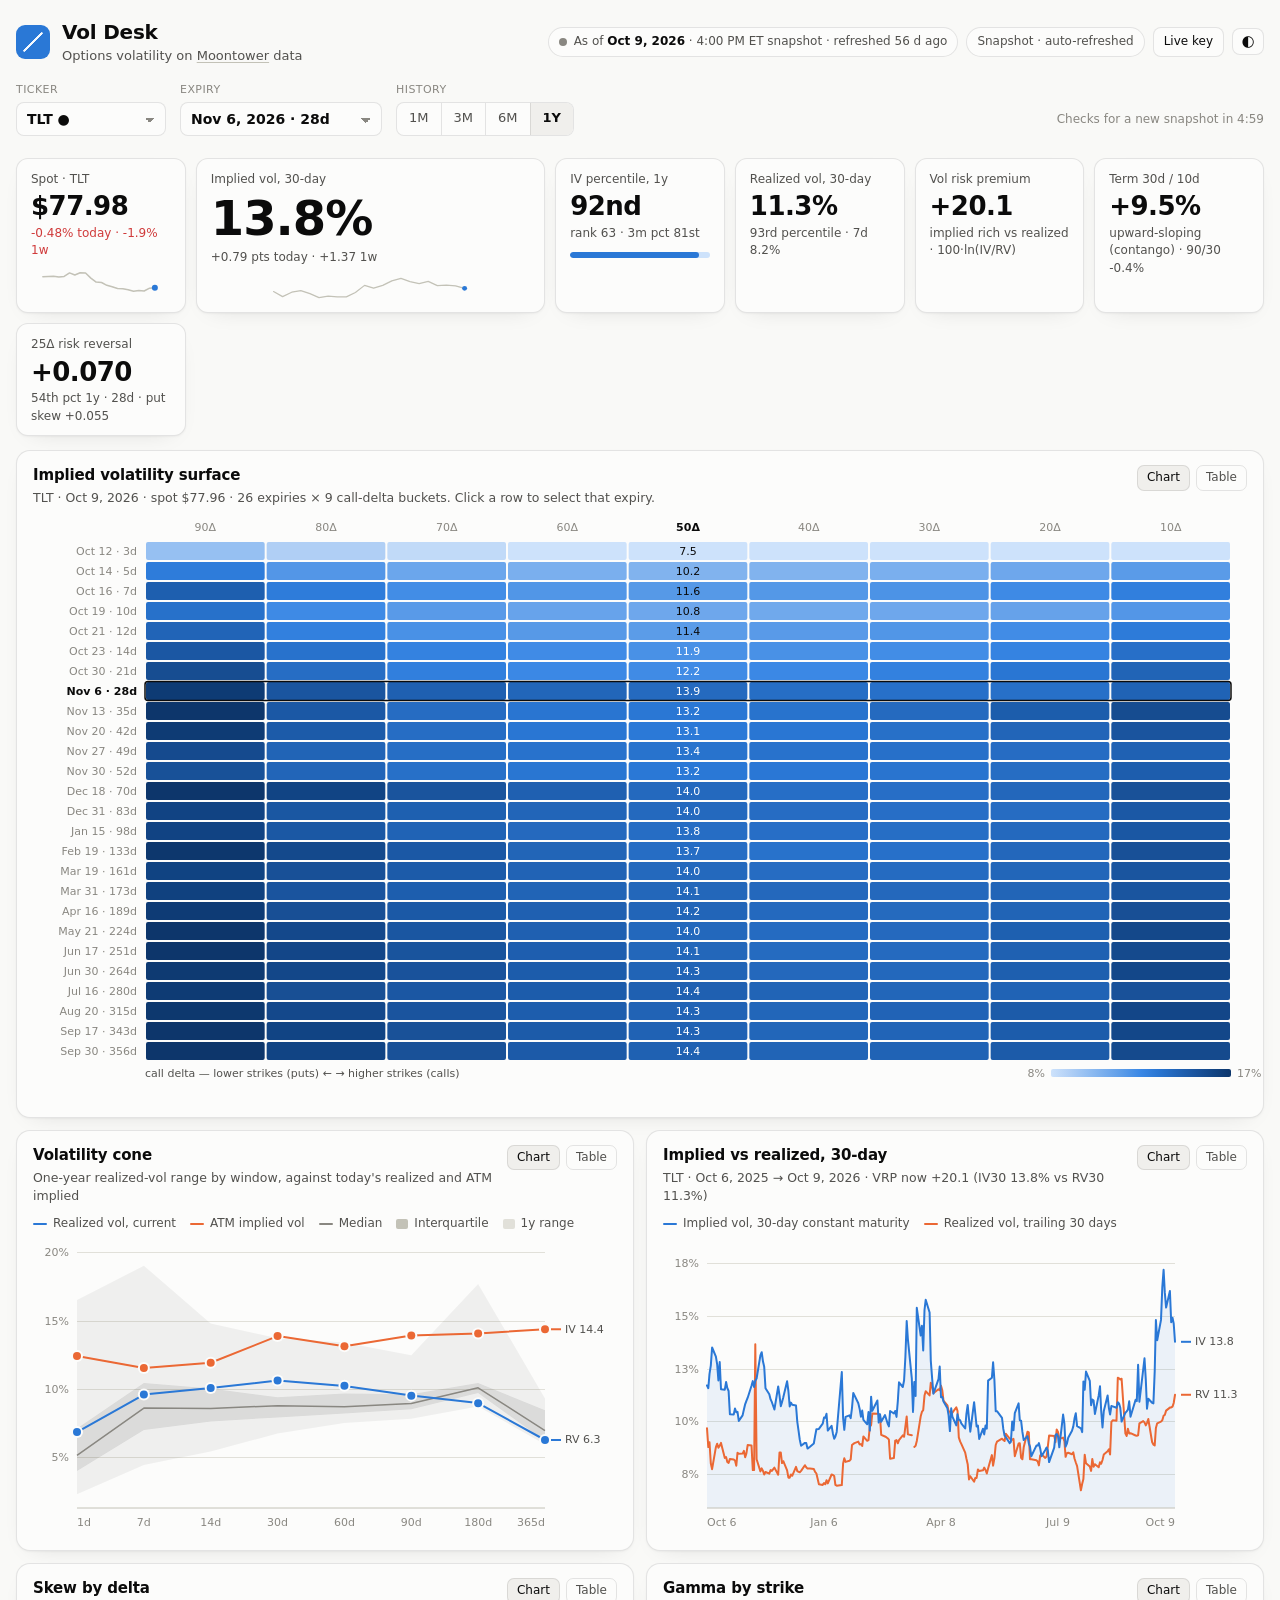
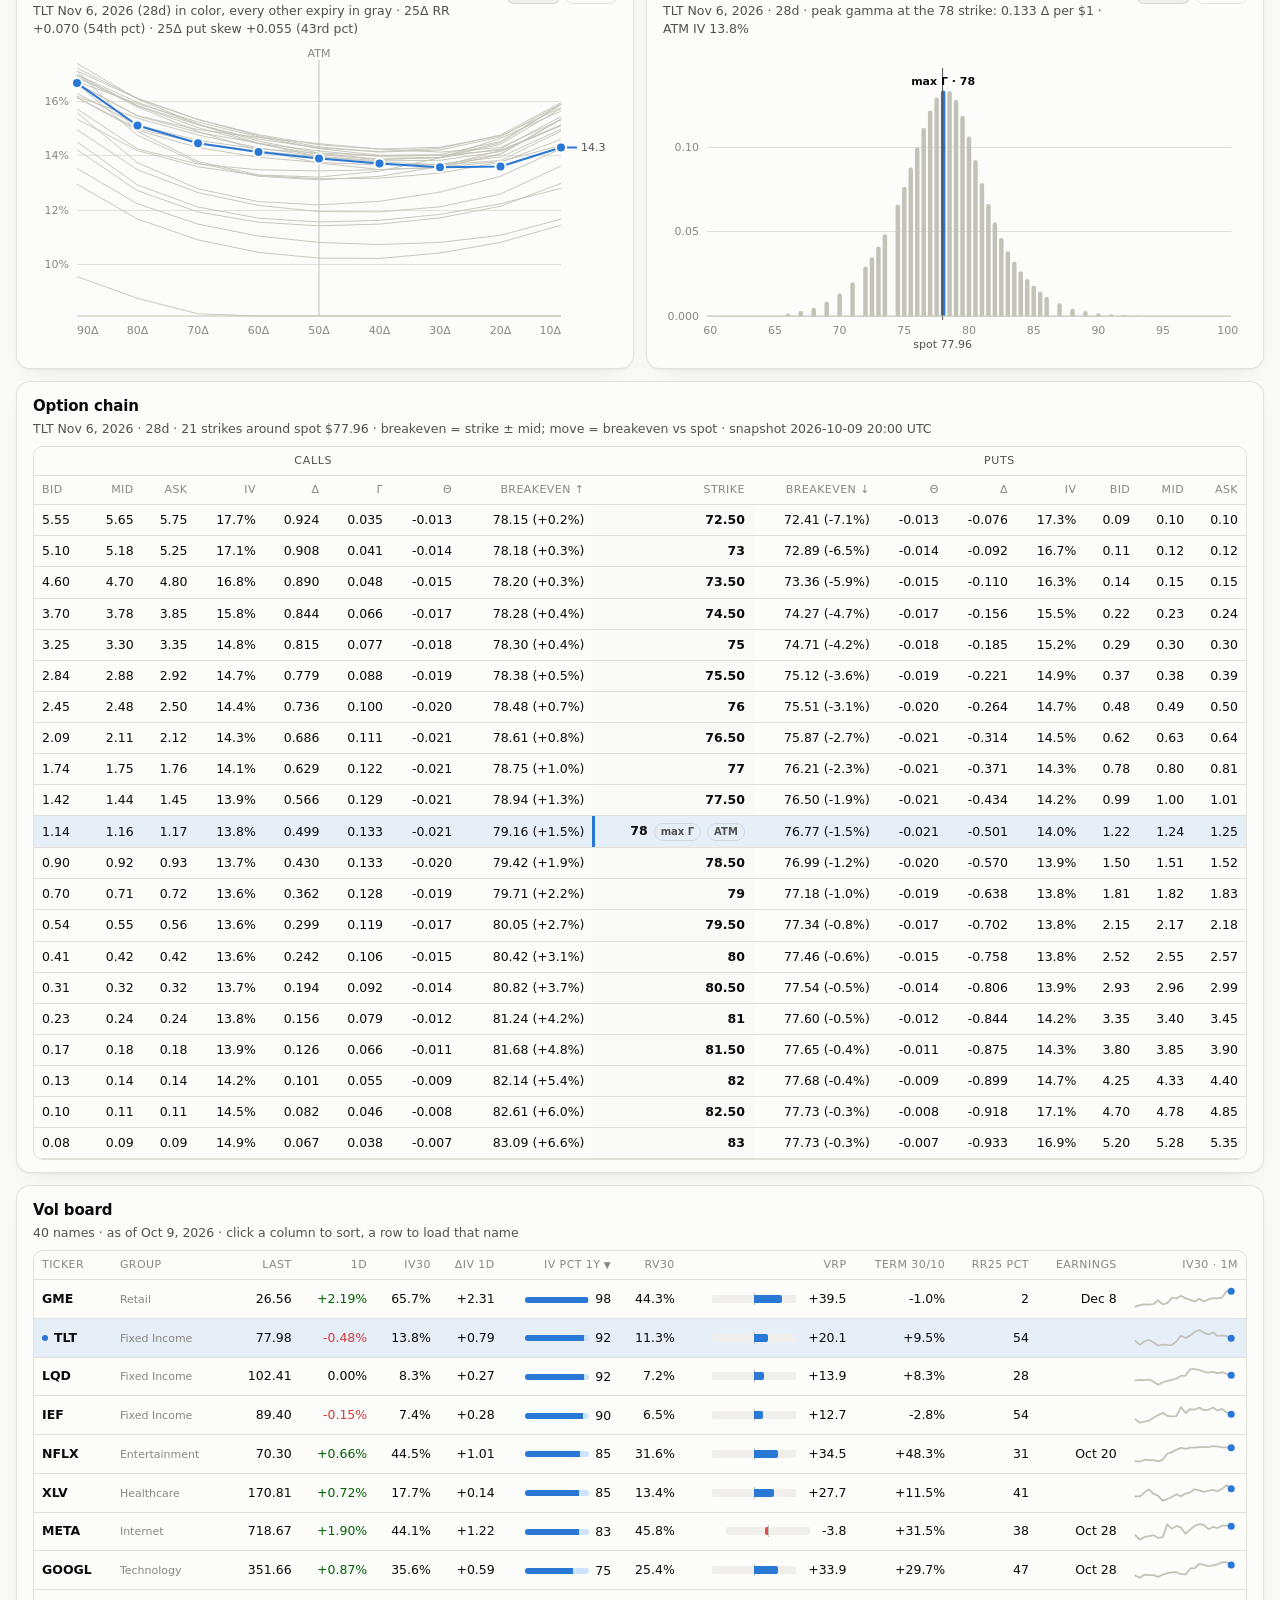
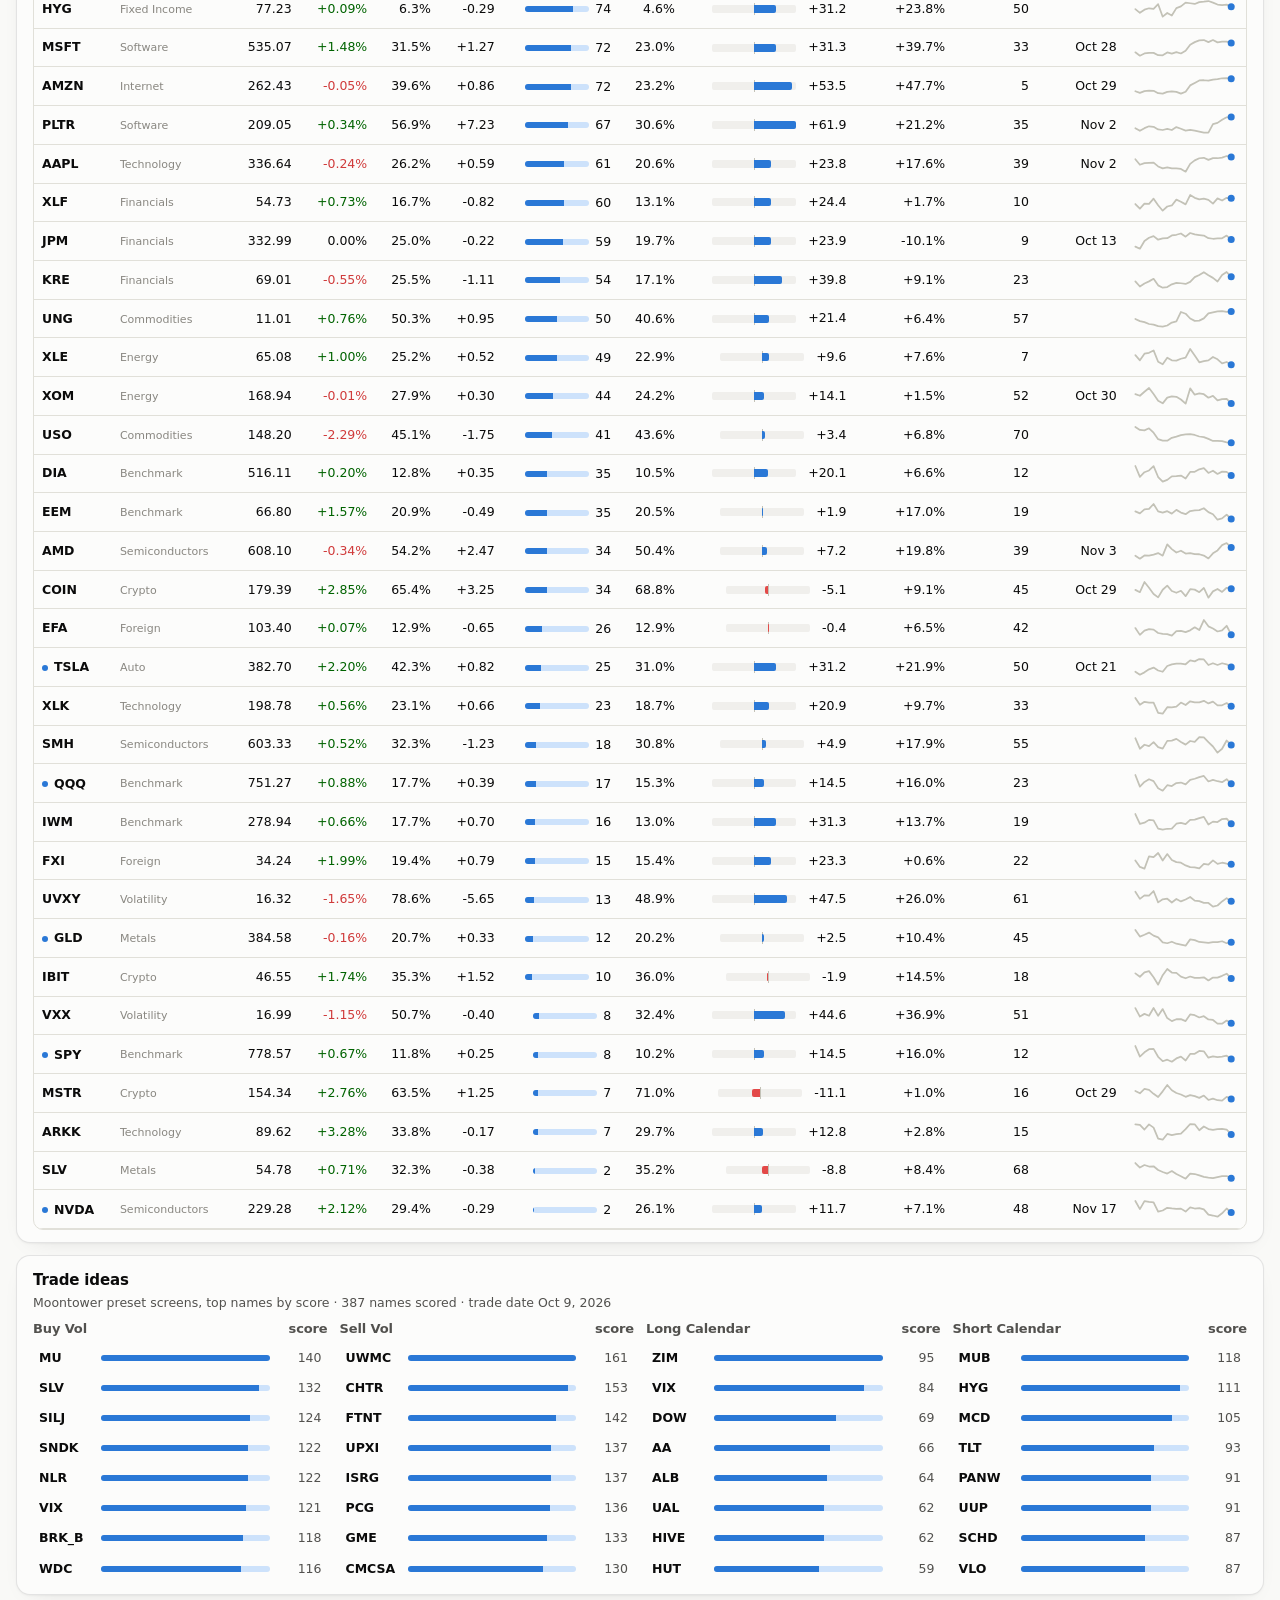
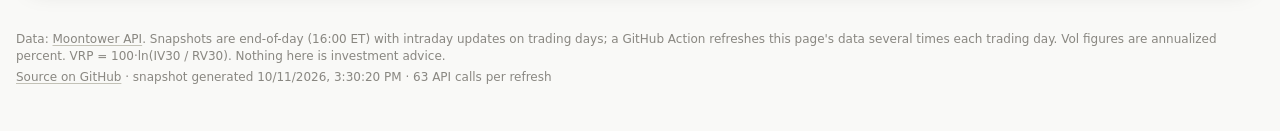
==== index.html @ 330e4096 "Vol Desk: Moontower options-vol dashboard with scheduled data refresh Static front end (vanilla JS +" ====
<!doctype html>
<html lang="en">
<head>
<meta charset="utf-8">
<meta name="viewport" content="width=device-width, initial-scale=1">
<title>Vol Desk · Moontower</title>
<meta name="description" content="Live options-volatility dashboard on Moontower data: IV surfaces, vol cones, skew, gamma profiles and a cross-asset vol board.">
<link rel="icon" href="data:image/svg+xml,%3Csvg xmlns='http://www.w3.org/2000/svg' viewBox='0 0 32 32'%3E%3Crect width='32' height='32' rx='7' fill='%232a78d6'/%3E%3Cpath d='M6 22 L12 12 L17 19 L22 9 L26 15' fill='none' stroke='%23fff' stroke-width='3' stroke-linecap='round' stroke-linejoin='round'/%3E%3C/svg%3E">
<link rel="stylesheet" href="styles.css">
</head>
<body>
<header class="top">
  <div class="brand">
    <span class="mark" aria-hidden="true"></span>
    <div>
      <h1>Vol Desk</h1>
      <p class="sub">Options volatility on <a href="https://api.moontower.ai/docs" target="_blank" rel="noopener">Moontower</a> data</p>
    </div>
  </div>
  <div class="status">
    <span class="chip" id="asof-chip" title="Trade date of the data on screen"><span class="dot" id="live-dot"></span><span id="asof-text">loading…</span></span>
    <span class="chip" id="mode-chip">Snapshot</span>
    <button class="ghost" id="key-btn" type="button" title="Use your own Moontower key to pull any ticker live from the browser">Live key</button>
    <button class="ghost icon" id="theme-btn" type="button" aria-label="Toggle theme" title="Theme">◐</button>
  </div>
</header>

<div class="filters" role="toolbar" aria-label="Filters">
  <label class="field">
    <span>Ticker</span>
    <select id="ticker-select"></select>
  </label>
  <label class="field">
    <span>Expiry</span>
    <select id="expiry-select"></select>
  </label>
  <div class="field">
    <span>History</span>
    <div class="seg" id="range-seg" role="radiogroup" aria-label="History range">
      <button type="button" data-range="1M">1M</button>
      <button type="button" data-range="3M">3M</button>
      <button type="button" data-range="6M">6M</button>
      <button type="button" data-range="1Y" aria-checked="true">1Y</button>
    </div>
  </div>
  <div class="field grow"></div>
  <div class="field note" id="refresh-note"></div>
</div>

<div class="keybar" id="keybar" hidden>
  <div>
    <strong>Live mode.</strong> Your key stays in this browser (localStorage) and is sent only to <code>api.moontower.ai</code>. Each ticker detail costs about 8 credits; a board refresh about 14.
  </div>
  <form id="key-form" autocomplete="off">
    <input id="key-input" type="password" placeholder="mtw_…" aria-label="Moontower API key" spellcheck="false">
    <button type="submit" class="primary">Save</button>
    <button type="button" class="ghost" id="key-clear">Forget</button>
    <button type="button" class="ghost" id="key-refresh" title="Re-pull the whole board with your key">Refresh board</button>
  </form>
</div>

<main>
  <section class="kpis" id="kpis" aria-label="Key metrics"></section>

  <section class="grid">
    <article class="card span2" id="card-surface">
      <header><div><h2>Implied volatility surface</h2><p class="desc" id="surface-desc"></p></div><div class="card-tools"></div></header>
      <div class="plot"></div>
    </article>

    <article class="card" id="card-cone">
      <header><div><h2>Volatility cone</h2><p class="desc">One-year realized-vol range by window, against today's realized and ATM implied</p></div><div class="card-tools"></div></header>
      <div class="plot"></div>
    </article>

    <article class="card" id="card-history">
      <header><div><h2>Implied vs realized, 30-day</h2><p class="desc" id="history-desc"></p></div><div class="card-tools"></div></header>
      <div class="plot"></div>
    </article>

    <article class="card" id="card-smile">
      <header><div><h2>Skew by delta</h2><p class="desc" id="smile-desc"></p></div><div class="card-tools"></div></header>
      <div class="plot"></div>
    </article>

    <article class="card" id="card-gamma">
      <header><div><h2>Gamma by strike</h2><p class="desc" id="gamma-desc"></p></div><div class="card-tools"></div></header>
      <div class="plot"></div>
    </article>

    <article class="card span2" id="card-chain">
      <header><div><h2>Option chain</h2><p class="desc" id="chain-desc"></p></div><div class="card-tools"></div></header>
      <div class="plot"></div>
    </article>

    <article class="card span2" id="card-board">
      <header><div><h2>Vol board</h2><p class="desc" id="board-desc">Click a column to sort, a row to load that name</p></div><div class="card-tools"></div></header>
      <div class="plot"></div>
    </article>

    <article class="card span2" id="card-ideas">
      <header><div><h2>Trade ideas</h2><p class="desc" id="ideas-desc"></p></div><div class="card-tools"></div></header>
      <div class="plot"></div>
    </article>
  </section>
</main>

<footer class="foot">
  <p>Data: <a href="https://api.moontower.ai/docs" target="_blank" rel="noopener">Moontower API</a>. Snapshots are end-of-day (16:00 ET) with intraday updates on trading days; a GitHub Action refreshes this page's data several times each trading day. Vol figures are annualized percent. VRP = 100·ln(IV30 / RV30). Nothing here is investment advice.</p>
  <p><a href="https://github.com/21e8-miner/moontower-live" target="_blank" rel="noopener">Source on GitHub</a> · <span id="foot-meta"></span></p>
</footer>

<div class="tip" id="tip" role="status" aria-live="polite" hidden></div>
<script src="app.js"></script>
</body>
</html>
---- styles.css ----
/* ---- tokens (dataviz reference palette) ---- */
:root {
  color-scheme: light;
  --plane: #f9f9f7;
  --surface: #fcfcfb;
  --ink: #0b0b0b;
  --ink-2: #52514e;
  --muted: #898781;
  --grid: #e1e0d9;
  --axis: #c3c2b7;
  --border: rgba(11, 11, 11, 0.10);
  --s1: #2a78d6;
  --s2: #eb6834;
  --s3: #1baf7a;
  --deemph: #c3c2b7;
  --div-pos: #2a78d6;
  --div-neg: #e34948;
  --div-mid: #f0efec;
  --good: #006300;
  --bad: #d03b3b;
  --meter-track: #cde2fb;
  --wash: rgba(42, 120, 214, 0.10);
  --shadow: 0 1px 2px rgba(11, 11, 11, 0.04), 0 8px 24px -16px rgba(11, 11, 11, 0.18);
  --font: system-ui, -apple-system, "Segoe UI", sans-serif;
  --mono: ui-monospace, SFMono-Regular, Menlo, monospace;
}
@media (prefers-color-scheme: dark) {
  :root:not([data-theme="light"]) {
    color-scheme: dark;
    --plane: #0d0d0d; --surface: #1a1a19; --ink: #ffffff; --ink-2: #c3c2b7; --muted: #898781;
    --grid: #2c2c2a; --axis: #383835; --border: rgba(255, 255, 255, 0.10);
    --s1: #3987e5; --s2: #d95926; --s3: #199e70; --deemph: #4a4a47;
    --div-pos: #3987e5; --div-neg: #e66767; --div-mid: #383835;
    --good: #0ca30c; --bad: #e66767; --meter-track: #184f95; --wash: rgba(57, 135, 229, 0.12);
    --shadow: 0 1px 2px rgba(0, 0, 0, 0.3), 0 8px 24px -16px rgba(0, 0, 0, 0.6);
  }
}
:root[data-theme="dark"] {
  color-scheme: dark;
  --plane: #0d0d0d; --surface: #1a1a19; --ink: #ffffff; --ink-2: #c3c2b7; --muted: #898781;
  --grid: #2c2c2a; --axis: #383835; --border: rgba(255, 255, 255, 0.10);
  --s1: #3987e5; --s2: #d95926; --s3: #199e70; --deemph: #4a4a47;
  --div-pos: #3987e5; --div-neg: #e66767; --div-mid: #383835;
  --good: #0ca30c; --bad: #e66767; --meter-track: #184f95; --wash: rgba(57, 135, 229, 0.12);
  --shadow: 0 1px 2px rgba(0, 0, 0, 0.3), 0 8px 24px -16px rgba(0, 0, 0, 0.6);
}

* { box-sizing: border-box; }
html { -webkit-text-size-adjust: 100%; }
body {
  margin: 0; background: var(--plane); color: var(--ink); font-family: var(--font);
  font-size: 14px; line-height: 1.45; -webkit-font-smoothing: antialiased;
}
a { color: inherit; text-decoration: underline; text-decoration-color: var(--axis); text-underline-offset: 2px; }
a:hover { text-decoration-color: var(--ink-2); }
button, select, input { font: inherit; color: inherit; }
code { font-family: var(--mono); font-size: 12px; background: var(--div-mid); padding: 1px 5px; border-radius: 4px; }
h1, h2, h3 { margin: 0; font-weight: 600; letter-spacing: -0.01em; }
.num { font-variant-numeric: tabular-nums; }

/* ---- header ---- */
.top {
  display: flex; align-items: center; justify-content: space-between; gap: 16px; flex-wrap: wrap;
  padding: 18px 16px 6px; max-width: 1440px; margin: 0 auto;
}
.brand { display: flex; align-items: center; gap: 12px; }
.mark { width: 34px; height: 34px; border-radius: 9px; background: var(--s1); position: relative; flex: none; }
.mark::after {
  content: ""; position: absolute; inset: 7px; background:
    linear-gradient(135deg, transparent 46%, #fff 46%, #fff 54%, transparent 54%) no-repeat;
  opacity: .95; border-radius: 2px;
}
.brand h1 { font-size: 20px; }
.sub { margin: 0; color: var(--ink-2); font-size: 13px; }
.status { display: flex; align-items: center; gap: 8px; flex-wrap: wrap; }
.chip {
  display: inline-flex; align-items: center; gap: 7px; padding: 5px 10px; border: 1px solid var(--border);
  border-radius: 999px; background: var(--surface); font-size: 12px; color: var(--ink-2); white-space: nowrap;
}
.chip strong { color: var(--ink); font-weight: 600; }
.dot { width: 8px; height: 8px; border-radius: 50%; background: var(--muted); flex: none; }
.dot.fresh { background: var(--good); box-shadow: 0 0 0 0 rgba(12, 163, 12, .5); animation: pulse 2.4s ease-out infinite; }
@keyframes pulse { 0% { box-shadow: 0 0 0 0 rgba(12, 163, 12, .45); } 70% { box-shadow: 0 0 0 7px rgba(12, 163, 12, 0); } 100% { box-shadow: 0 0 0 0 rgba(12, 163, 12, 0); } }
@media (prefers-reduced-motion: reduce) { .dot.fresh { animation: none; } }
.ghost, .primary {
  border: 1px solid var(--border); background: var(--surface); border-radius: 8px; padding: 5px 10px; cursor: pointer; font-size: 12px;
}
.ghost:hover { border-color: var(--axis); }
.ghost.icon { width: 32px; padding: 5px 0; text-align: center; font-size: 15px; line-height: 1; }
.primary { background: var(--s1); color: #fff; border-color: transparent; font-weight: 600; }
.ghost.active { border-color: var(--s1); color: var(--ink); }

/* ---- filters ---- */
.filters {
  display: flex; align-items: flex-end; gap: 14px; flex-wrap: wrap; padding: 10px 16px 4px;
  max-width: 1440px; margin: 0 auto;
}
.field { display: flex; flex-direction: column; gap: 4px; font-size: 11px; color: var(--muted); text-transform: uppercase; letter-spacing: .04em; }
.field.grow { flex: 1; }
.field.note { text-transform: none; letter-spacing: 0; font-size: 12px; color: var(--muted); padding-bottom: 7px; }
.field select {
  min-width: 150px; height: 34px; border: 1px solid var(--border); background: var(--surface); border-radius: 8px; padding: 0 30px 0 10px;
  color: var(--ink); font-size: 14px; font-weight: 600; appearance: none; -webkit-appearance: none;
  background-image: linear-gradient(45deg, transparent 50%, var(--muted) 50%), linear-gradient(135deg, var(--muted) 50%, transparent 50%);
  background-position: calc(100% - 15px) 15px, calc(100% - 10px) 15px; background-size: 5px 5px, 5px 5px; background-repeat: no-repeat;
}
.seg { display: inline-flex; border: 1px solid var(--border); border-radius: 8px; background: var(--surface); height: 34px; overflow: hidden; }
.seg button { border: 0; background: transparent; padding: 0 12px; cursor: pointer; font-size: 13px; color: var(--ink-2); }
.seg button + button { border-left: 1px solid var(--border); }
.seg button[aria-checked="true"] { background: var(--div-mid); color: var(--ink); font-weight: 600; }

.keybar[hidden] { display: none; }
.keybar {
  max-width: 1408px; margin: 8px auto 0; padding: 12px 14px; border: 1px solid var(--border); border-radius: 12px; background: var(--surface);
  display: flex; gap: 14px; align-items: center; justify-content: space-between; flex-wrap: wrap; font-size: 13px; color: var(--ink-2);
}
.keybar form { display: flex; gap: 8px; flex-wrap: wrap; }
.keybar input { height: 32px; border: 1px solid var(--border); border-radius: 8px; background: var(--plane); padding: 0 10px; min-width: 260px; font-family: var(--mono); font-size: 12px; }
@media (max-width: 768px) { .keybar { margin: 8px 16px 0; } .chip { white-space: normal; } .status { max-width: 100%; } }

/* ---- layout ---- */
main { max-width: 1440px; margin: 0 auto; padding: 8px 16px 24px; }
.kpis { display: grid; grid-template-columns: repeat(auto-fit, minmax(150px, 1fr)); gap: 10px; margin: 10px 0 14px; }
.tile {
  background: var(--surface); border: 1px solid var(--border); border-radius: 12px; padding: 12px 14px 10px; box-shadow: var(--shadow);
  display: flex; flex-direction: column; gap: 4px; min-width: 0;
}
.tile .label { font-size: 12px; color: var(--ink-2); }
.tile .value { font-size: 26px; font-weight: 600; letter-spacing: -0.02em; line-height: 1.1; }
.tile.hero .value { font-size: 48px; }
.tile.hero { grid-column: span 2; }
.tile .delta { font-size: 12px; color: var(--ink-2); }
.tile .delta.up { color: var(--good); }
.tile .delta.down { color: var(--bad); }
.tile .meter { height: 6px; border-radius: 3px; background: var(--meter-track); margin-top: 6px; overflow: hidden; }
.tile .meter > span { display: block; height: 100%; background: var(--s1); border-radius: 3px; }
.tile .spark { margin-top: 4px; width: 100%; height: 28px; display: block; }
@media (max-width: 520px) { .tile.hero { grid-column: span 2; } .tile.hero .value { font-size: 40px; } }

.grid { display: grid; grid-template-columns: repeat(2, minmax(0, 1fr)); gap: 12px; }
.card { background: var(--surface); border: 1px solid var(--border); border-radius: 14px; box-shadow: var(--shadow); padding: 14px 16px 12px; min-width: 0; display: flex; flex-direction: column; }
.card.span2 { grid-column: span 2; }
@media (max-width: 900px) { .grid { grid-template-columns: 1fr; } .card.span2 { grid-column: span 1; } }
.card > header { display: flex; justify-content: space-between; align-items: flex-start; gap: 12px; margin-bottom: 8px; }
.card h2 { font-size: 15px; }
.desc { margin: 2px 0 0; color: var(--ink-2); font-size: 12.5px; }
.card-tools { display: flex; gap: 6px; flex: none; }
.card-tools button { border: 1px solid var(--border); background: transparent; border-radius: 7px; padding: 3px 9px; font-size: 12px; color: var(--ink-2); cursor: pointer; }
.card-tools button[aria-pressed="true"] { background: var(--div-mid); color: var(--ink); }
.plot { position: relative; min-height: 120px; transition: opacity .2s; }
.plot.stale { opacity: .45; pointer-events: none; }
.plot svg { display: block; width: 100%; height: auto; overflow: visible; }
.plot .empty { color: var(--muted); font-size: 13px; padding: 36px 8px; text-align: center; border: 1px dashed var(--grid); border-radius: 10px; }
.plot .empty strong { color: var(--ink-2); }

.legend { display: flex; gap: 14px; flex-wrap: wrap; font-size: 12px; color: var(--ink-2); margin: 2px 0 6px; }
.legend span { display: inline-flex; align-items: center; gap: 6px; }
.legend i { display: inline-block; width: 14px; height: 2px; border-radius: 1px; }
.legend i.rect { width: 12px; height: 10px; border-radius: 2px; }
.legend i.dot { width: 8px; height: 8px; border-radius: 50%; }

/* svg text */
svg text { font-family: var(--font); fill: var(--muted); font-size: 11px; font-variant-numeric: tabular-nums; }
svg .ink { fill: var(--ink); } svg .ink2 { fill: var(--ink-2); }
svg .grid line { stroke: var(--grid); stroke-width: 1; shape-rendering: crispEdges; }
svg .axis line, svg .axis path { stroke: var(--axis); stroke-width: 1; shape-rendering: crispEdges; }
svg .hit { fill: transparent; }
svg .hit:hover, svg .hit:focus { outline: none; }
svg .cell:hover, svg .cell:focus { stroke: var(--ink); stroke-width: 1.5; outline: none; }
svg .bar:hover, svg .bar:focus { filter: brightness(1.12); outline: none; }

/* table views */
.tbl { width: 100%; border-collapse: collapse; font-size: 12.5px; }
.tbl th, .tbl td { padding: 6px 8px; text-align: right; border-bottom: 1px solid var(--grid); white-space: nowrap; font-variant-numeric: tabular-nums; }
.tbl th { color: var(--muted); font-weight: 500; font-size: 11px; text-transform: uppercase; letter-spacing: .04em; position: sticky; top: 0; background: var(--surface); }
.tbl th:first-child, .tbl td:first-child { text-align: left; }
.tbl tbody tr:hover { background: var(--div-mid); }
.tbl-wrap { overflow: auto; max-height: 420px; border: 1px solid var(--grid); border-radius: 10px; }
.tbl-wrap.tall { max-height: none; }
.tbl .sortable { cursor: pointer; user-select: none; }
.tbl .sortable[aria-sort="ascending"]::after { content: " ▲"; font-size: 9px; }
.tbl .sortable[aria-sort="descending"]::after { content: " ▼"; font-size: 9px; }
.tbl tr.sel td { background: var(--wash); }
.tbl tr.row-click { cursor: pointer; }
.tbl td.l, .tbl th.l { text-align: left; }
.tbl .tick { font-weight: 600; color: var(--ink); display: inline-flex; align-items: center; gap: 6px; }
.tbl .tick i { width: 6px; height: 6px; border-radius: 50%; background: var(--s1); display: inline-block; }
.tbl .cat { color: var(--muted); font-size: 11px; }
.tbl .pos { color: var(--good); } .tbl .neg { color: var(--bad); }
.cellbar { display: inline-flex; align-items: center; gap: 6px; justify-content: flex-end; }
.cellbar .track { width: 64px; height: 6px; border-radius: 3px; background: var(--meter-track); overflow: hidden; display: inline-block; }
.cellbar .track > span { display: block; height: 100%; background: var(--s1); }
.divbar { position: relative; width: 84px; height: 8px; display: inline-block; vertical-align: middle; background: var(--div-mid); border-radius: 2px; margin-right: 6px; }
.divbar::before { content: ""; position: absolute; left: 50%; top: -2px; bottom: -2px; width: 1px; background: var(--axis); }
.divbar > span { position: absolute; top: 0; height: 100%; border-radius: 2px; }
.divbar > span.p { left: 50%; background: var(--div-pos); border-radius: 0 2px 2px 0; }
.divbar > span.n { right: 50%; background: var(--div-neg); border-radius: 2px 0 0 2px; }
.spark-cell svg { display: block; }
.chain-tbl td.k { font-weight: 600; color: var(--ink); background: var(--plane); }
.chain-tbl tr.atm td.k { box-shadow: inset 3px 0 0 var(--s1); }
.chain-tbl tr.maxg td { background: var(--wash); }
.chain-tbl .grp { text-align: center !important; color: var(--ink-2); font-size: 11px; letter-spacing: .06em; }
.badge { display: inline-block; font-size: 10px; padding: 1px 6px; border-radius: 999px; border: 1px solid var(--border); color: var(--ink-2); margin-left: 6px; vertical-align: middle; }

.ideas-grid { display: grid; grid-template-columns: repeat(auto-fit, minmax(230px, 1fr)); gap: 12px; }
.idea-col h3 { font-size: 13px; margin-bottom: 6px; color: var(--ink-2); display: flex; justify-content: space-between; }
.idea-col ol { margin: 0; padding: 0; list-style: none; display: flex; flex-direction: column; gap: 4px; }
.idea-col li { display: grid; grid-template-columns: 54px 1fr 44px; align-items: center; gap: 8px; font-size: 12.5px; padding: 4px 6px; border-radius: 8px; cursor: pointer; }
.idea-col li:hover { background: var(--div-mid); }
.idea-col li b { font-weight: 600; }
.idea-col .track { height: 6px; background: var(--meter-track); border-radius: 3px; overflow: hidden; }
.idea-col .track > span { display: block; height: 100%; background: var(--s1); }
.idea-col .sc { text-align: right; color: var(--ink-2); font-variant-numeric: tabular-nums; }

.foot { max-width: 1440px; margin: 0 auto; padding: 8px 16px 40px; color: var(--muted); font-size: 12px; }
.foot p { margin: 4px 0; }

/* tooltip */
.tip {
  position: fixed; z-index: 20; pointer-events: none; background: var(--surface); color: var(--ink); border: 1px solid var(--border);
  box-shadow: var(--shadow); border-radius: 10px; padding: 8px 10px; font-size: 12px; min-width: 120px; max-width: 280px;
}
.tip .t { color: var(--ink-2); margin-bottom: 4px; font-size: 11.5px; }
.tip .r { display: flex; justify-content: space-between; gap: 14px; align-items: center; }
.tip .r b { font-variant-numeric: tabular-nums; font-weight: 600; }
.tip .r span { color: var(--ink-2); display: inline-flex; align-items: center; gap: 6px; }
.tip .r i { display: inline-block; width: 10px; height: 2px; border-radius: 1px; }
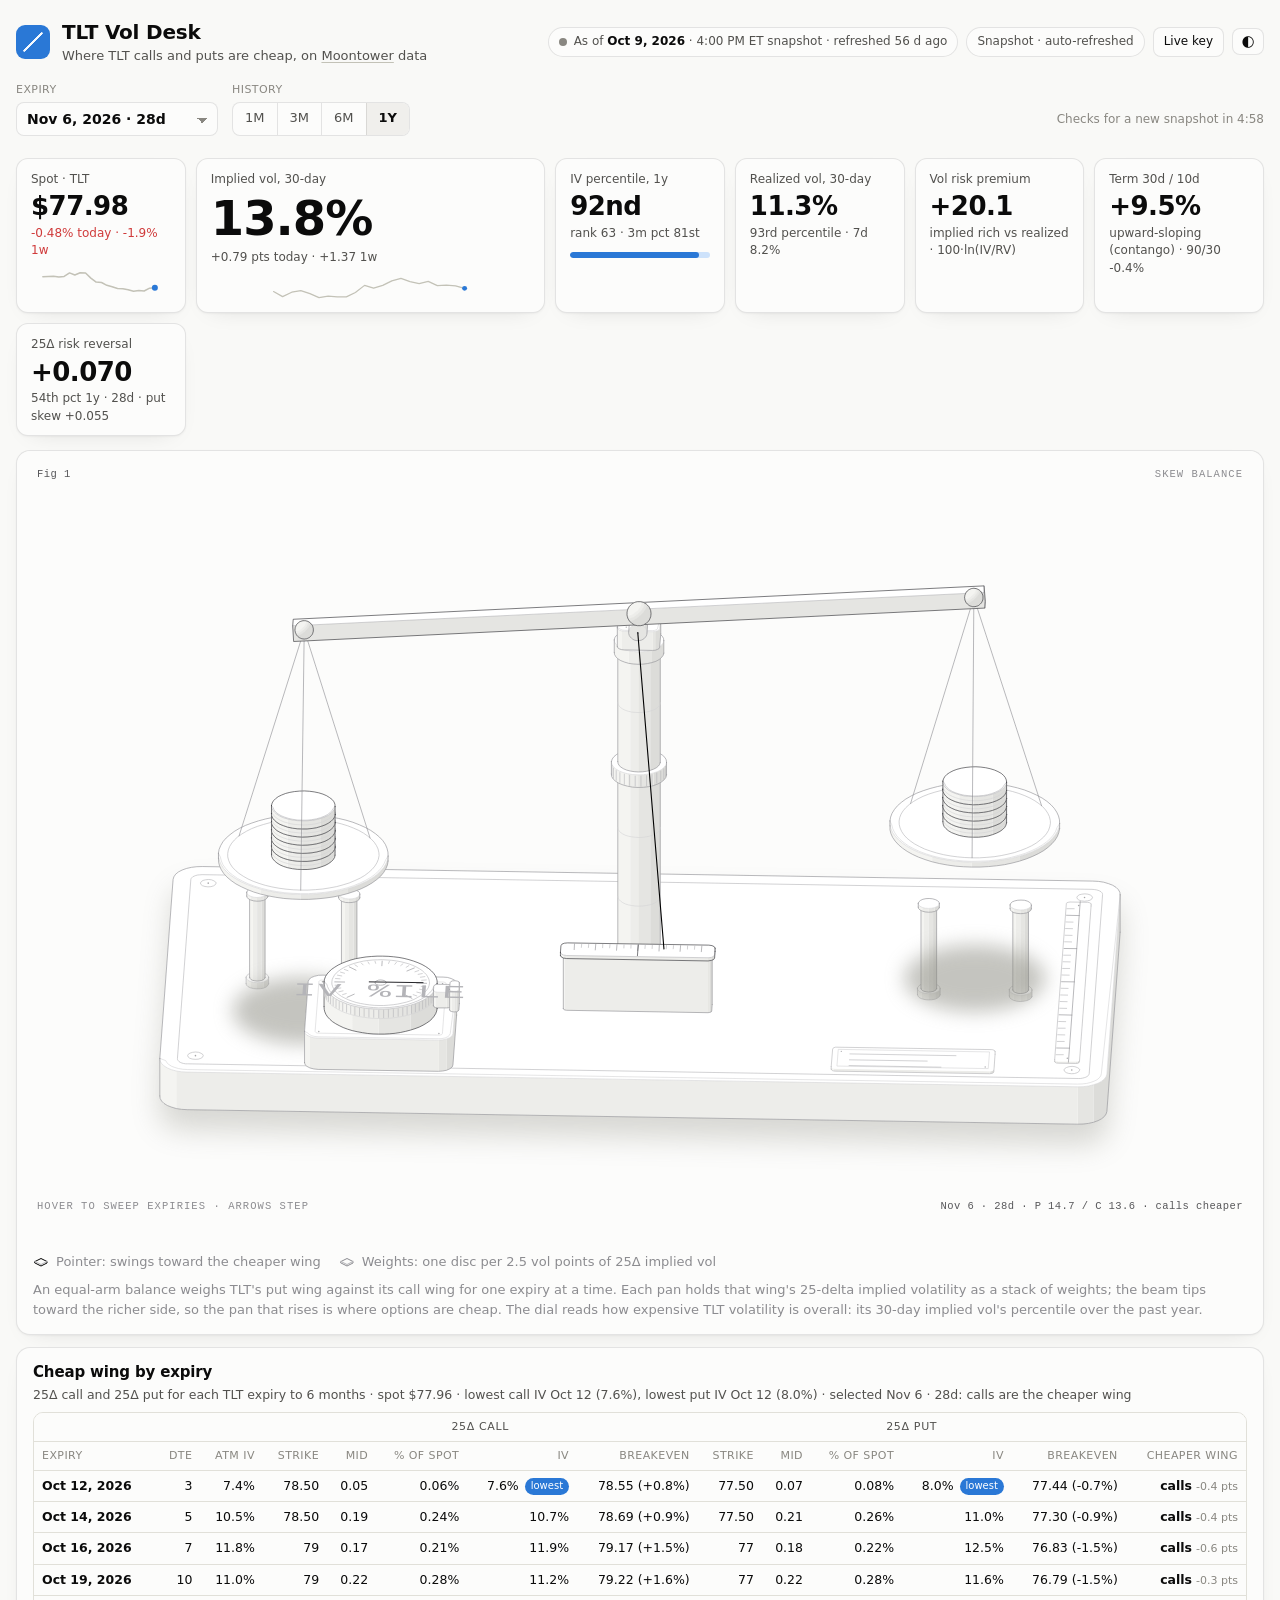
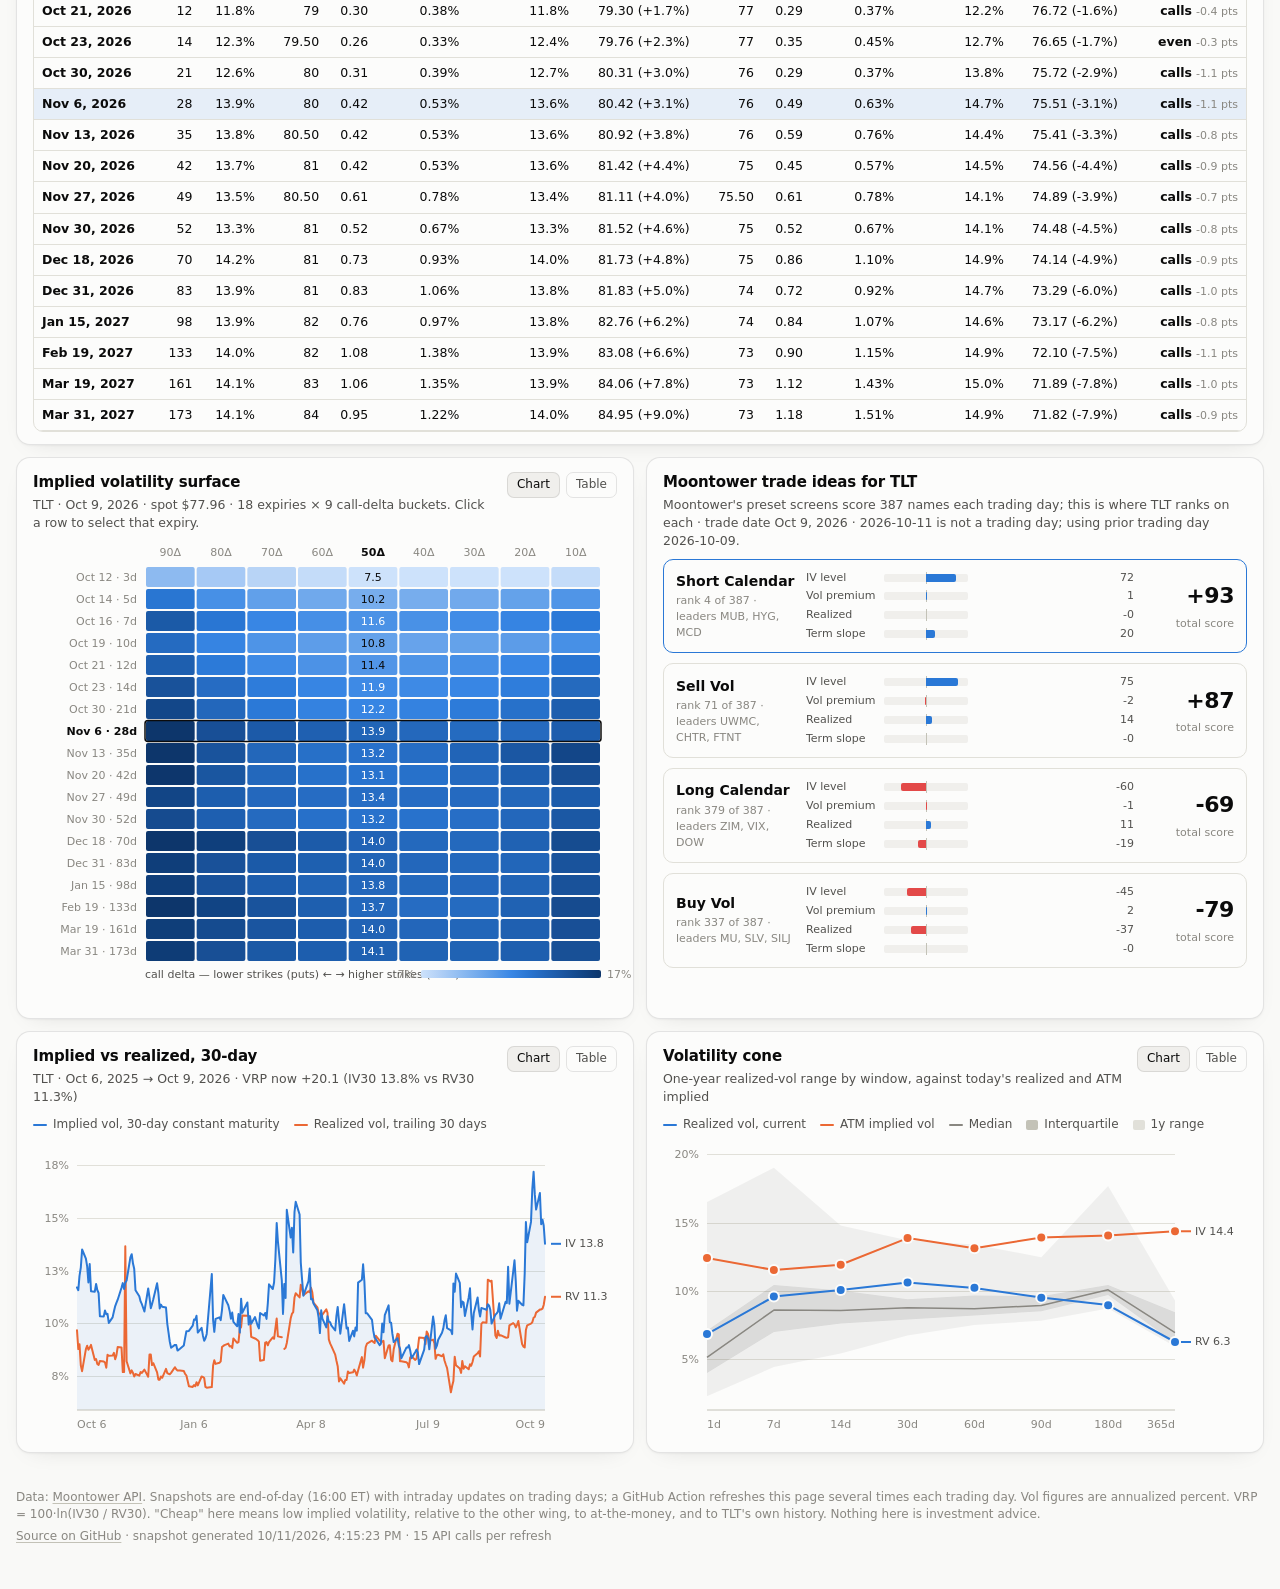
==== commit 0b5b2d9e: "TLT only: skew balance figure, cheap-wing table, ranked trade ideas Narrow the desk to TLT. Add Fig " ====
--- a/index.html
+++ b/index.html
@@ -3,33 +3,30 @@
 <head>
 <meta charset="utf-8">
 <meta name="viewport" content="width=device-width, initial-scale=1">
-<title>Vol Desk · Moontower</title>
-<meta name="description" content="Live options-volatility dashboard on Moontower data: IV surfaces, vol cones, skew, gamma profiles and a cross-asset vol board.">
+<title>TLT Vol Desk</title>
+<meta name="description" content="Where TLT calls and puts are cheap right now: a skew balance, per-expiry wing prices, the implied-vol surface, realized vs implied, and Moontower's live trade ideas.">
 <link rel="icon" href="data:image/svg+xml,%3Csvg xmlns='http://www.w3.org/2000/svg' viewBox='0 0 32 32'%3E%3Crect width='32' height='32' rx='7' fill='%232a78d6'/%3E%3Cpath d='M6 22 L12 12 L17 19 L22 9 L26 15' fill='none' stroke='%23fff' stroke-width='3' stroke-linecap='round' stroke-linejoin='round'/%3E%3C/svg%3E">
-<link rel="stylesheet" href="styles.css">
+<link rel="stylesheet" href="figure/balance.css">
+<link rel="stylesheet" href="styles.css?v=2">
 </head>
 <body>
 <header class="top">
   <div class="brand">
     <span class="mark" aria-hidden="true"></span>
     <div>
-      <h1>Vol Desk</h1>
-      <p class="sub">Options volatility on <a href="https://api.moontower.ai/docs" target="_blank" rel="noopener">Moontower</a> data</p>
+      <h1>TLT Vol Desk</h1>
+      <p class="sub">Where TLT calls and puts are cheap, on <a href="https://api.moontower.ai/docs" target="_blank" rel="noopener">Moontower</a> data</p>
     </div>
   </div>
   <div class="status">
     <span class="chip" id="asof-chip" title="Trade date of the data on screen"><span class="dot" id="live-dot"></span><span id="asof-text">loading…</span></span>
     <span class="chip" id="mode-chip">Snapshot</span>
-    <button class="ghost" id="key-btn" type="button" title="Use your own Moontower key to pull any ticker live from the browser">Live key</button>
+    <button class="ghost" id="key-btn" type="button" title="Use your own Moontower key to re-pull TLT live from the browser">Live key</button>
     <button class="ghost icon" id="theme-btn" type="button" aria-label="Toggle theme" title="Theme">◐</button>
   </div>
 </header>
 
 <div class="filters" role="toolbar" aria-label="Filters">
-  <label class="field">
-    <span>Ticker</span>
-    <select id="ticker-select"></select>
-  </label>
   <label class="field">
     <span>Expiry</span>
     <select id="expiry-select"></select>
@@ -49,13 +46,13 @@
 
 <div class="keybar" id="keybar" hidden>
   <div>
-    <strong>Live mode.</strong> Your key stays in this browser (localStorage) and is sent only to <code>api.moontower.ai</code>. Each ticker detail costs about 8 credits; a board refresh about 14.
+    <strong>Live mode.</strong> Your key stays in this browser (localStorage) and is sent only to <code>api.moontower.ai</code>. A live re-pull of TLT costs about 28 credits.
   </div>
   <form id="key-form" autocomplete="off">
     <input id="key-input" type="password" placeholder="mtw_…" aria-label="Moontower API key" spellcheck="false">
     <button type="submit" class="primary">Save</button>
     <button type="button" class="ghost" id="key-clear">Forget</button>
-    <button type="button" class="ghost" id="key-refresh" title="Re-pull the whole board with your key">Refresh board</button>
+    <button type="button" class="ghost" id="key-refresh" title="Re-pull TLT with your key">Pull live now</button>
   </form>
 </div>
 
@@ -63,13 +60,22 @@
   <section class="kpis" id="kpis" aria-label="Key metrics"></section>
 
   <section class="grid">
-    <article class="card span2" id="card-surface">
+    <article class="card span2 figure-card" id="card-balance">
+      <div class="iso" id="iso-wrap"><figure class="iso-figure"><div class="iso-plate"><div class="iso-plate-corners" aria-hidden="true"><span class="iso-plate-corner" data-corner="fig">Fig 1</span><span class="iso-plate-corner" data-corner="title">Skew balance</span><span class="iso-plate-corner" data-corner="hint">Hover to sweep expiries · arrows step</span><span class="iso-plate-corner" data-corner="readout" data-readout>loading chain…</span></div><div class="iso-stage" data-balance tabindex="0" role="slider" aria-label="Skew balance: arrow keys step through expiries" aria-valuemin="0" aria-valuemax="0" aria-valuenow="0"><svg xmlns="http://www.w3.org/2000/svg" class="iso-svg" viewBox="0 0 760 430" role="img" aria-label="An equal-arm balance on a base plate. The left pan holds the put wing's 25-delta implied volatility as a stack of weights, the right pan the call wing's. The beam tilts toward the heavier, richer side and a pointer hanging from the pivot swings toward the cheaper wing. A dial gauge on the plate reads the one-year implied-volatility percentile."><path class="iso-halo" d="M79.4 362.5L87.7 250.3L88.2 248.7L89.3 247.2L91 245.8L93.3 244.6L96.1 243.6L99.2 242.8L102.6 242.4L106 242.3L663.5 251.5L667 251.7L670.3 252.2L673.3 253L675.9 254.1L678 255.4L679.5 256.9L680.4 258.4L680.6 260.1L680.6 283.5L672.3 395.7L671.8 397.3L670.7 398.8L669 400.3L666.7 401.5L663.9 402.5L660.8 403.2L657.4 403.6L654 403.7L96.5 394.6L93 394.4L89.7 393.8L86.7 393L84.1 391.9L82 390.6L80.5 389.2L79.6 387.6L79.4 386Z"/><g class="iso-solid"><path class="iso-fill" d="M119.8 285.8L120.3 284.1L121.6 282.6L123.5 281.3L126.1 280.2L129.1 279.3L132.4 278.9L135.8 278.7L139.3 279L142.5 279.6L145.4 280.5L147.8 281.7L149.5 283.1L150.5 284.6L150.8 286.3L150.8 289.4L150.3 291L149 292.5L147.1 293.9L144.5 295L141.5 295.8L138.2 296.3L134.8 296.4L131.3 296.2L128.1 295.6L125.2 294.7L122.9 293.5L121.1 292.1L120.1 290.5L119.8 288.9Z"/><path class="iso-shade" data-shade="0" d="M150.8 289.4L150.3 291L150.3 287.9L150.8 286.3ZM150.3 291L149 292.5L149 289.4L150.3 287.9ZM149 292.5L147.1 293.9L147.1 290.7L149 289.4ZM147.1 293.9L144.5 295L144.5 291.9L147.1 290.7ZM144.5 295L141.5 295.8L141.5 292.7L144.5 291.9Z"/><path class="iso-shade" data-shade="1" d="M141.5 295.8L138.2 296.3L138.2 293.2L141.5 292.7ZM138.2 296.3L134.8 296.4L134.8 293.3L138.2 293.2Z"/><path class="iso-shade" data-shade="2" d="M134.8 296.4L131.3 296.2L131.3 293L134.8 293.3ZM131.3 296.2L128.1 295.6L128.1 292.4L131.3 293Z"/><path class="iso-shade" data-shade="3" d="M128.1 295.6L125.2 294.7L125.2 291.5L128.1 292.4ZM125.2 294.7L122.9 293.5L122.9 290.3L125.2 291.5ZM122.9 293.5L121.1 292.1L121.1 288.9L122.9 290.3ZM121.1 292.1L120.1 290.5L120.1 287.4L121.1 288.9ZM120.1 290.5L119.8 288.9L119.8 285.8L120.1 287.4Z"/><path class="iso-top" d="M150.8 286.3L150.3 287.9L149 289.4L147.1 290.7L144.5 291.9L141.5 292.7L138.2 293.2L134.8 293.3L131.3 293L128.1 292.4L125.2 291.5L122.9 290.3L121.1 288.9L120.1 287.4L119.8 285.8L120.3 284.1L121.6 282.6L123.5 281.3L126.1 280.2L129.1 279.3L132.4 278.9L135.8 278.7L139.3 279L142.5 279.6L145.4 280.5L147.8 281.7L149.5 283.1L150.5 284.6Z"/><path class="iso-line iso-crease" data-tone="faint" d="M150.8 286.3L150.3 287.9L149 289.4L147.1 290.7L144.5 291.9L141.5 292.7L138.2 293.2L134.8 293.3L131.3 293L128.1 292.4L125.2 291.5L122.9 290.3L121.1 288.9L120.1 287.4L119.8 285.8"/><path class="iso-line iso-edge" data-tone="lo" d="M119.8 285.8L120.3 284.1L121.6 282.6L123.5 281.3L126.1 280.2L129.1 279.3L132.4 278.9L135.8 278.7L139.3 279L142.5 279.6L145.4 280.5L147.8 281.7L149.5 283.1L150.5 284.6L150.8 286.3M150.8 289.4L150.3 291L149 292.5L147.1 293.9L144.5 295L141.5 295.8L138.2 296.3L134.8 296.4L131.3 296.2L128.1 295.6L125.2 294.7L122.9 293.5L121.1 292.1L120.1 290.5L119.8 288.9M150.8 286.3L150.8 289.4M119.8 285.8L119.8 288.9"/></g><g class="iso-solid"><path class="iso-fill" d="M123.4 279.2L123.8 277.9L124.7 276.8L126.2 275.7L128.2 274.9L130.5 274.2L133.1 273.9L135.7 273.8L138.4 273.9L140.9 274.4L143.1 275.1L144.9 276L146.3 277.1L147 278.3L147.3 279.6L147.3 286.2L146.9 287.4L145.9 288.6L144.4 289.7L142.4 290.5L140.1 291.1L137.6 291.5L134.9 291.6L132.2 291.4L129.7 291L127.5 290.3L125.7 289.4L124.4 288.3L123.6 287.1L123.4 285.8Z"/><path class="iso-shade" data-shade="0" d="M147.3 286.2L146.9 287.4L146.9 280.8L147.3 279.6ZM146.9 287.4L145.9 288.6L145.9 282L146.9 280.8ZM145.9 288.6L144.4 289.7L144.4 283L145.9 282ZM144.4 289.7L142.4 290.5L142.4 283.9L144.4 283ZM142.4 290.5L140.1 291.1L140.1 284.5L142.4 283.9Z"/><path class="iso-shade" data-shade="1" d="M140.1 291.1L137.6 291.5L137.6 284.9L140.1 284.5ZM137.6 291.5L134.9 291.6L134.9 285L137.6 284.9Z"/><path class="iso-shade" data-shade="2" d="M134.9 291.6L132.2 291.4L132.2 284.8L134.9 285ZM132.2 291.4L129.7 291L129.7 284.3L132.2 284.8Z"/><path class="iso-shade" data-shade="3" d="M129.7 291L127.5 290.3L127.5 283.6L129.7 284.3ZM127.5 290.3L125.7 289.4L125.7 282.7L127.5 283.6ZM125.7 289.4L124.4 288.3L124.4 281.6L125.7 282.7ZM124.4 288.3L123.6 287.1L123.6 280.4L124.4 281.6ZM123.6 287.1L123.4 285.8L123.4 279.2L123.6 280.4Z"/><path class="iso-top" d="M147.3 279.6L146.9 280.8L145.9 282L144.4 283L142.4 283.9L140.1 284.5L137.6 284.9L134.9 285L132.2 284.8L129.7 284.3L127.5 283.6L125.7 282.7L124.4 281.6L123.6 280.4L123.4 279.2L123.8 277.9L124.7 276.8L126.2 275.7L128.2 274.9L130.5 274.2L133.1 273.9L135.7 273.8L138.4 273.9L140.9 274.4L143.1 275.1L144.9 276L146.3 277.1L147 278.3Z"/><path class="iso-line iso-crease" data-tone="faint" d="M147.3 279.6L146.9 280.8L145.9 282L144.4 283L142.4 283.9L140.1 284.5L137.6 284.9L134.9 285L132.2 284.8L129.7 284.3L127.5 283.6L125.7 282.7L124.4 281.6L123.6 280.4L123.4 279.2"/><path class="iso-line iso-edge" data-tone="mid" d="M123.4 279.2L123.8 277.9L124.7 276.8L126.2 275.7L128.2 274.9L130.5 274.2L133.1 273.9L135.7 273.8L138.4 273.9L140.9 274.4L143.1 275.1L144.9 276L146.3 277.1L147 278.3L147.3 279.6M147.3 286.2L146.9 287.4L145.9 288.6L144.4 289.7L142.4 290.5L140.1 291.1L137.6 291.5L134.9 291.6L132.2 291.4L129.7 291L127.5 290.3L125.7 289.4L124.4 288.3L123.6 287.1L123.4 285.8M147.3 279.6L147.3 286.2M123.4 279.2L123.4 285.8"/></g><g class="iso-solid"><path class="iso-fill" d="M615.4 293.9L615.9 292.3L617.2 290.8L619.1 289.4L621.6 288.3L624.6 287.5L628 287L631.4 286.9L634.8 287.1L638.1 287.7L641 288.6L643.3 289.8L645.1 291.2L646.1 292.8L646.4 294.4L646.4 297.5L645.9 299.1L644.6 300.6L642.6 302L640.1 303.1L637.1 303.9L633.8 304.4L630.3 304.5L626.9 304.3L623.7 303.7L620.8 302.8L618.4 301.6L616.7 300.2L615.7 298.6L615.4 297Z"/><path class="iso-shade" data-shade="0" d="M646.4 297.5L645.9 299.1L645.9 296L646.4 294.4ZM645.9 299.1L644.6 300.6L644.6 297.5L645.9 296ZM644.6 300.6L642.6 302L642.6 298.9L644.6 297.5ZM642.6 302L640.1 303.1L640.1 300L642.6 298.9ZM640.1 303.1L637.1 303.9L637.1 300.8L640.1 300Z"/><path class="iso-shade" data-shade="1" d="M637.1 303.9L633.8 304.4L633.8 301.3L637.1 300.8ZM633.8 304.4L630.3 304.5L630.3 301.4L633.8 301.3Z"/><path class="iso-shade" data-shade="2" d="M630.3 304.5L626.9 304.3L626.9 301.2L630.3 301.4ZM626.9 304.3L623.7 303.7L623.7 300.6L626.9 301.2Z"/><path class="iso-shade" data-shade="3" d="M623.7 303.7L620.8 302.8L620.8 299.7L623.7 300.6ZM620.8 302.8L618.4 301.6L618.4 298.5L620.8 299.7ZM618.4 301.6L616.7 300.2L616.7 297.1L618.4 298.5ZM616.7 300.2L615.7 298.6L615.7 295.5L616.7 297.1ZM615.7 298.6L615.4 297L615.4 293.9L615.7 295.5Z"/><path class="iso-top" d="M646.4 294.4L645.9 296L644.6 297.5L642.6 298.9L640.1 300L637.1 300.8L633.8 301.3L630.3 301.4L626.9 301.2L623.7 300.6L620.8 299.7L618.4 298.5L616.7 297.1L615.7 295.5L615.4 293.9L615.9 292.3L617.2 290.8L619.1 289.4L621.6 288.3L624.6 287.5L628 287L631.4 286.9L634.8 287.1L638.1 287.7L641 288.6L643.3 289.8L645.1 291.2L646.1 292.8Z"/><path class="iso-line iso-crease" data-tone="faint" d="M646.4 294.4L645.9 296L644.6 297.5L642.6 298.9L640.1 300L637.1 300.8L633.8 301.3L630.3 301.4L626.9 301.2L623.7 300.6L620.8 299.7L618.4 298.5L616.7 297.1L615.7 295.5L615.4 293.9"/><path class="iso-line iso-edge" data-tone="lo" d="M615.4 293.9L615.9 292.3L617.2 290.8L619.1 289.4L621.6 288.3L624.6 287.5L628 287L631.4 286.9L634.8 287.1L638.1 287.7L641 288.6L643.3 289.8L645.1 291.2L646.1 292.8L646.4 294.4M646.4 297.5L645.9 299.1L644.6 300.6L642.6 302L640.1 303.1L637.1 303.9L633.8 304.4L630.3 304.5L626.9 304.3L623.7 303.7L620.8 302.8L618.4 301.6L616.7 300.2L615.7 298.6L615.4 297M646.4 294.4L646.4 297.5M615.4 293.9L615.4 297"/></g><g class="iso-solid"><path class="iso-fill" d="M618.9 287.3L619.3 286L620.3 284.9L621.8 283.8L623.8 283L626.1 282.4L628.6 282L631.3 281.9L633.9 282.1L636.4 282.5L638.6 283.2L640.5 284.1L641.8 285.2L642.6 286.4L642.8 287.7L642.8 294.3L642.4 295.6L641.5 296.7L640 297.8L638 298.6L635.7 299.3L633.1 299.6L630.5 299.7L627.8 299.6L625.3 299.1L623.1 298.4L621.3 297.5L619.9 296.4L619.1 295.2L618.9 293.9Z"/><path class="iso-shade" data-shade="0" d="M642.8 294.3L642.4 295.6L642.4 288.9L642.8 287.7ZM642.4 295.6L641.5 296.7L641.5 290.1L642.4 288.9ZM641.5 296.7L640 297.8L640 291.1L641.5 290.1ZM640 297.8L638 298.6L638 292L640 291.1ZM638 298.6L635.7 299.3L635.7 292.6L638 292Z"/><path class="iso-shade" data-shade="1" d="M635.7 299.3L633.1 299.6L633.1 293L635.7 292.6ZM633.1 299.6L630.5 299.7L630.5 293.1L633.1 293Z"/><path class="iso-shade" data-shade="2" d="M630.5 299.7L627.8 299.6L627.8 292.9L630.5 293.1ZM627.8 299.6L625.3 299.1L625.3 292.5L627.8 292.9Z"/><path class="iso-shade" data-shade="3" d="M625.3 299.1L623.1 298.4L623.1 291.8L625.3 292.5ZM623.1 298.4L621.3 297.5L621.3 290.8L623.1 291.8ZM621.3 297.5L619.9 296.4L619.9 289.7L621.3 290.8ZM619.9 296.4L619.1 295.2L619.1 288.5L619.9 289.7ZM619.1 295.2L618.9 293.9L618.9 287.3L619.1 288.5Z"/><path class="iso-top" d="M642.8 287.7L642.4 288.9L641.5 290.1L640 291.1L638 292L635.7 292.6L633.1 293L630.5 293.1L627.8 292.9L625.3 292.5L623.1 291.8L621.3 290.8L619.9 289.7L619.1 288.5L618.9 287.3L619.3 286L620.3 284.9L621.8 283.8L623.8 283L626.1 282.4L628.6 282L631.3 281.9L633.9 282.1L636.4 282.5L638.6 283.2L640.5 284.1L641.8 285.2L642.6 286.4Z"/><path class="iso-line iso-crease" data-tone="faint" d="M642.8 287.7L642.4 288.9L641.5 290.1L640 291.1L638 292L635.7 292.6L633.1 293L630.5 293.1L627.8 292.9L625.3 292.5L623.1 291.8L621.3 290.8L619.9 289.7L619.1 288.5L618.9 287.3"/><path class="iso-line iso-edge" data-tone="mid" d="M618.9 287.3L619.3 286L620.3 284.9L621.8 283.8L623.8 283L626.1 282.4L628.6 282L631.3 281.9L633.9 282.1L636.4 282.5L638.6 283.2L640.5 284.1L641.8 285.2L642.6 286.4L642.8 287.7M642.8 294.3L642.4 295.6L641.5 296.7L640 297.8L638 298.6L635.7 299.3L633.1 299.6L630.5 299.7L627.8 299.6L625.3 299.1L623.1 298.4L621.3 297.5L619.9 296.4L619.1 295.2L618.9 293.9M642.8 287.7L642.8 294.3M618.9 287.3L618.9 293.9"/></g><g class="iso-solid"><path class="iso-fill" d="M113.6 368.8L114.1 367.2L115.4 365.7L117.4 364.4L119.9 363.3L122.9 362.4L126.2 362L129.7 361.8L133.1 362.1L136.3 362.7L139.2 363.6L141.6 364.8L143.3 366.2L144.3 367.7L144.6 369.4L144.6 372.5L144.1 374.1L142.8 375.6L140.9 377L138.4 378.1L135.4 378.9L132 379.4L128.6 379.5L125.2 379.3L121.9 378.7L119 377.8L116.7 376.6L114.9 375.2L113.9 373.6L113.6 372Z"/><path class="iso-shade" data-shade="0" d="M144.6 372.5L144.1 374.1L144.1 371L144.6 369.4ZM144.1 374.1L142.8 375.6L142.8 372.5L144.1 371ZM142.8 375.6L140.9 377L140.9 373.8L142.8 372.5ZM140.9 377L138.4 378.1L138.4 374.9L140.9 373.8ZM138.4 378.1L135.4 378.9L135.4 375.8L138.4 374.9Z"/><path class="iso-shade" data-shade="1" d="M135.4 378.9L132 379.4L132 376.2L135.4 375.8ZM132 379.4L128.6 379.5L128.6 376.4L132 376.2Z"/><path class="iso-shade" data-shade="2" d="M128.6 379.5L125.2 379.3L125.2 376.1L128.6 376.4ZM125.2 379.3L121.9 378.7L121.9 375.5L125.2 376.1Z"/><path class="iso-shade" data-shade="3" d="M121.9 378.7L119 377.8L119 374.6L121.9 375.5ZM119 377.8L116.7 376.6L116.7 373.4L119 374.6ZM116.7 376.6L114.9 375.2L114.9 372L116.7 373.4ZM114.9 375.2L113.9 373.6L113.9 370.5L114.9 372ZM113.9 373.6L113.6 372L113.6 368.8L113.9 370.5Z"/><path class="iso-top" d="M144.6 369.4L144.1 371L142.8 372.5L140.9 373.8L138.4 374.9L135.4 375.8L132 376.2L128.6 376.4L125.2 376.1L121.9 375.5L119 374.6L116.7 373.4L114.9 372L113.9 370.5L113.6 368.8L114.1 367.2L115.4 365.7L117.4 364.4L119.9 363.3L122.9 362.4L126.2 362L129.7 361.8L133.1 362.1L136.3 362.7L139.2 363.6L141.6 364.8L143.3 366.2L144.3 367.7Z"/><path class="iso-line iso-crease" data-tone="faint" d="M144.6 369.4L144.1 371L142.8 372.5L140.9 373.8L138.4 374.9L135.4 375.8L132 376.2L128.6 376.4L125.2 376.1L121.9 375.5L119 374.6L116.7 373.4L114.9 372L113.9 370.5L113.6 368.8"/><path class="iso-line iso-edge" data-tone="lo" d="M113.6 368.8L114.1 367.2L115.4 365.7L117.4 364.4L119.9 363.3L122.9 362.4L126.2 362L129.7 361.8L133.1 362.1L136.3 362.7L139.2 363.6L141.6 364.8L143.3 366.2L144.3 367.7L144.6 369.4M144.6 372.5L144.1 374.1L142.8 375.6L140.9 377L138.4 378.1L135.4 378.9L132 379.4L128.6 379.5L125.2 379.3L121.9 378.7L119 377.8L116.7 376.6L114.9 375.2L113.9 373.6L113.6 372M144.6 369.4L144.6 372.5M113.6 368.8L113.6 372"/></g><g class="iso-solid"><path class="iso-fill" d="M117.2 362.3L117.6 361L118.5 359.8L120 358.8L122 357.9L124.3 357.3L126.9 356.9L129.5 356.8L132.2 357L134.7 357.5L136.9 358.2L138.7 359.1L140.1 360.2L140.9 361.4L141.1 362.7L141.1 369.3L140.7 370.5L139.7 371.7L138.2 372.8L136.2 373.6L133.9 374.2L131.4 374.6L128.7 374.7L126.1 374.5L123.6 374.1L121.4 373.4L119.5 372.4L118.2 371.4L117.4 370.2L117.2 368.9Z"/><path class="iso-shade" data-shade="0" d="M141.1 369.3L140.7 370.5L140.7 363.9L141.1 362.7ZM140.7 370.5L139.7 371.7L139.7 365.1L140.7 363.9ZM139.7 371.7L138.2 372.8L138.2 366.1L139.7 365.1ZM138.2 372.8L136.2 373.6L136.2 367L138.2 366.1ZM136.2 373.6L133.9 374.2L133.9 367.6L136.2 367Z"/><path class="iso-shade" data-shade="1" d="M133.9 374.2L131.4 374.6L131.4 368L133.9 367.6ZM131.4 374.6L128.7 374.7L128.7 368.1L131.4 368Z"/><path class="iso-shade" data-shade="2" d="M128.7 374.7L126.1 374.5L126.1 367.9L128.7 368.1ZM126.1 374.5L123.6 374.1L123.6 367.4L126.1 367.9Z"/><path class="iso-shade" data-shade="3" d="M123.6 374.1L121.4 373.4L121.4 366.7L123.6 367.4ZM121.4 373.4L119.5 372.4L119.5 365.8L121.4 366.7ZM119.5 372.4L118.2 371.4L118.2 364.7L119.5 365.8ZM118.2 371.4L117.4 370.2L117.4 363.5L118.2 364.7ZM117.4 370.2L117.2 368.9L117.2 362.3L117.4 363.5Z"/><path class="iso-top" d="M141.1 362.7L140.7 363.9L139.7 365.1L138.2 366.1L136.2 367L133.9 367.6L131.4 368L128.7 368.1L126.1 367.9L123.6 367.4L121.4 366.7L119.5 365.8L118.2 364.7L117.4 363.5L117.2 362.3L117.6 361L118.5 359.8L120 358.8L122 357.9L124.3 357.3L126.9 356.9L129.5 356.8L132.2 357L134.7 357.5L136.9 358.2L138.7 359.1L140.1 360.2L140.9 361.4Z"/><path class="iso-line iso-crease" data-tone="faint" d="M141.1 362.7L140.7 363.9L139.7 365.1L138.2 366.1L136.2 367L133.9 367.6L131.4 368L128.7 368.1L126.1 367.9L123.6 367.4L121.4 366.7L119.5 365.8L118.2 364.7L117.4 363.5L117.2 362.3"/><path class="iso-line iso-edge" data-tone="mid" d="M117.2 362.3L117.6 361L118.5 359.8L120 358.8L122 357.9L124.3 357.3L126.9 356.9L129.5 356.8L132.2 357L134.7 357.5L136.9 358.2L138.7 359.1L140.1 360.2L140.9 361.4L141.1 362.7M141.1 369.3L140.7 370.5L139.7 371.7L138.2 372.8L136.2 373.6L133.9 374.2L131.4 374.6L128.7 374.7L126.1 374.5L123.6 374.1L121.4 373.4L119.5 372.4L118.2 371.4L117.4 370.2L117.2 368.9M141.1 362.7L141.1 369.3M117.2 362.3L117.2 368.9"/></g><g class="iso-solid"><path class="iso-fill" d="M609.2 377L609.7 375.4L611 373.8L612.9 372.5L615.5 371.4L618.5 370.6L621.8 370.1L625.2 370L628.7 370.2L631.9 370.8L634.8 371.7L637.1 372.9L638.9 374.3L639.9 375.9L640.2 377.5L640.2 380.6L639.7 382.2L638.4 383.7L636.5 385.1L633.9 386.2L630.9 387L627.6 387.5L624.2 387.6L620.7 387.4L617.5 386.8L614.6 385.9L612.2 384.7L610.5 383.3L609.5 381.7L609.2 380.1Z"/><path class="iso-shade" data-shade="0" d="M640.2 380.6L639.7 382.2L639.7 379.1L640.2 377.5ZM639.7 382.2L638.4 383.7L638.4 380.6L639.7 379.1ZM638.4 383.7L636.5 385.1L636.5 382L638.4 380.6ZM636.5 385.1L633.9 386.2L633.9 383.1L636.5 382ZM633.9 386.2L630.9 387L630.9 383.9L633.9 383.1Z"/><path class="iso-shade" data-shade="1" d="M630.9 387L627.6 387.5L627.6 384.4L630.9 383.9ZM627.6 387.5L624.2 387.6L624.2 384.5L627.6 384.4Z"/><path class="iso-shade" data-shade="2" d="M624.2 387.6L620.7 387.4L620.7 384.3L624.2 384.5ZM620.7 387.4L617.5 386.8L617.5 383.7L620.7 384.3Z"/><path class="iso-shade" data-shade="3" d="M617.5 386.8L614.6 385.9L614.6 382.8L617.5 383.7ZM614.6 385.9L612.2 384.7L612.2 381.6L614.6 382.8ZM612.2 384.7L610.5 383.3L610.5 380.2L612.2 381.6ZM610.5 383.3L609.5 381.7L609.5 378.6L610.5 380.2ZM609.5 381.7L609.2 380.1L609.2 377L609.5 378.6Z"/><path class="iso-top" d="M640.2 377.5L639.7 379.1L638.4 380.6L636.5 382L633.9 383.1L630.9 383.9L627.6 384.4L624.2 384.5L620.7 384.3L617.5 383.7L614.6 382.8L612.2 381.6L610.5 380.2L609.5 378.6L609.2 377L609.7 375.4L611 373.8L612.9 372.5L615.5 371.4L618.5 370.6L621.8 370.1L625.2 370L628.7 370.2L631.9 370.8L634.8 371.7L637.1 372.9L638.9 374.3L639.9 375.9Z"/><path class="iso-line iso-crease" data-tone="faint" d="M640.2 377.5L639.7 379.1L638.4 380.6L636.5 382L633.9 383.1L630.9 383.9L627.6 384.4L624.2 384.5L620.7 384.3L617.5 383.7L614.6 382.8L612.2 381.6L610.5 380.2L609.5 378.6L609.2 377"/><path class="iso-line iso-edge" data-tone="lo" d="M609.2 377L609.7 375.4L611 373.8L612.9 372.5L615.5 371.4L618.5 370.6L621.8 370.1L625.2 370L628.7 370.2L631.9 370.8L634.8 371.7L637.1 372.9L638.9 374.3L639.9 375.9L640.2 377.5M640.2 380.6L639.7 382.2L638.4 383.7L636.5 385.1L633.9 386.2L630.9 387L627.6 387.5L624.2 387.6L620.7 387.4L617.5 386.8L614.6 385.9L612.2 384.7L610.5 383.3L609.5 381.7L609.2 380.1M640.2 377.5L640.2 380.6M609.2 377L609.2 380.1"/></g><g class="iso-solid"><path class="iso-fill" d="M612.7 370.4L613.1 369.1L614.1 368L615.6 366.9L617.6 366.1L619.9 365.4L622.4 365.1L625.1 365L627.8 365.2L630.3 365.6L632.5 366.3L634.3 367.2L635.6 368.3L636.4 369.5L636.6 370.8L636.6 377.4L636.2 378.7L635.3 379.8L633.8 380.9L631.8 381.7L629.5 382.4L626.9 382.7L624.3 382.8L621.6 382.6L619.1 382.2L616.9 381.5L615.1 380.6L613.7 379.5L613 378.3L612.7 377Z"/><path class="iso-shade" data-shade="0" d="M636.6 377.4L636.2 378.7L636.2 372L636.6 370.8ZM636.2 378.7L635.3 379.8L635.3 373.2L636.2 372ZM635.3 379.8L633.8 380.9L633.8 374.2L635.3 373.2ZM633.8 380.9L631.8 381.7L631.8 375.1L633.8 374.2ZM631.8 381.7L629.5 382.4L629.5 375.7L631.8 375.1Z"/><path class="iso-shade" data-shade="1" d="M629.5 382.4L626.9 382.7L626.9 376.1L629.5 375.7ZM626.9 382.7L624.3 382.8L624.3 376.2L626.9 376.1Z"/><path class="iso-shade" data-shade="2" d="M624.3 382.8L621.6 382.6L621.6 376L624.3 376.2ZM621.6 382.6L619.1 382.2L619.1 375.5L621.6 376Z"/><path class="iso-shade" data-shade="3" d="M619.1 382.2L616.9 381.5L616.9 374.8L619.1 375.5ZM616.9 381.5L615.1 380.6L615.1 373.9L616.9 374.8ZM615.1 380.6L613.7 379.5L613.7 372.8L615.1 373.9ZM613.7 379.5L613 378.3L613 371.6L613.7 372.8ZM613 378.3L612.7 377L612.7 370.4L613 371.6Z"/><path class="iso-top" d="M636.6 370.8L636.2 372L635.3 373.2L633.8 374.2L631.8 375.1L629.5 375.7L626.9 376.1L624.3 376.2L621.6 376L619.1 375.5L616.9 374.8L615.1 373.9L613.7 372.8L613 371.6L612.7 370.4L613.1 369.1L614.1 368L615.6 366.9L617.6 366.1L619.9 365.4L622.4 365.1L625.1 365L627.8 365.2L630.3 365.6L632.5 366.3L634.3 367.2L635.6 368.3L636.4 369.5Z"/><path class="iso-line iso-crease" data-tone="faint" d="M636.6 370.8L636.2 372L635.3 373.2L633.8 374.2L631.8 375.1L629.5 375.7L626.9 376.1L624.3 376.2L621.6 376L619.1 375.5L616.9 374.8L615.1 373.9L613.7 372.8L613 371.6L612.7 370.4"/><path class="iso-line iso-edge" data-tone="mid" d="M612.7 370.4L613.1 369.1L614.1 368L615.6 366.9L617.6 366.1L619.9 365.4L622.4 365.1L625.1 365L627.8 365.2L630.3 365.6L632.5 366.3L634.3 367.2L635.6 368.3L636.4 369.5L636.6 370.8M636.6 377.4L636.2 378.7L635.3 379.8L633.8 380.9L631.8 381.7L629.5 382.4L626.9 382.7L624.3 382.8L621.6 382.6L619.1 382.2L616.9 381.5L615.1 380.6L613.7 379.5L613 378.3L612.7 377M636.6 370.8L636.6 377.4M612.7 370.4L612.7 377"/></g><g class="iso-solid"><path class="iso-fill" d="M79.4 352.7L87.7 240.6L88.2 239L89.3 237.4L91 236L93.3 234.8L96.1 233.8L99.2 233.1L102.6 232.7L106 232.6L663.5 241.7L667 241.9L670.3 242.4L673.3 243.3L675.9 244.3L678 245.6L679.5 247.1L680.4 248.7L680.6 250.3L680.6 273.7L672.3 385.9L671.8 387.5L670.7 389.1L669 390.5L666.7 391.7L663.9 392.7L660.8 393.4L657.4 393.8L654 393.9L96.5 384.8L93 384.6L89.7 384.1L86.7 383.2L84.1 382.2L82 380.9L80.5 379.4L79.6 377.8L79.4 376.2Z"/><path class="iso-shade" data-shade="0" d="M680.6 273.7L672.3 385.9L672.3 362.5L680.6 250.3ZM672.3 385.9L671.8 387.5L671.8 364.1L672.3 362.5ZM671.8 387.5L670.7 389.1L670.7 365.6L671.8 364.1ZM670.7 389.1L669 390.5L669 367L670.7 365.6ZM669 390.5L666.7 391.7L666.7 368.3L669 367ZM666.7 391.7L663.9 392.7L663.9 369.2L666.7 368.3Z"/><path class="iso-shade" data-shade="1" d="M663.9 392.7L660.8 393.4L660.8 370L663.9 369.2ZM660.8 393.4L657.4 393.8L657.4 370.4L660.8 370ZM657.4 393.8L654 393.9L654 370.5L657.4 370.4Z"/><path class="iso-shade" data-shade="2" d="M654 393.9L96.5 384.8L96.5 361.3L654 370.5ZM96.5 384.8L93 384.6L93 361.1L96.5 361.3ZM93 384.6L89.7 384.1L89.7 360.6L93 361.1Z"/><path class="iso-shade" data-shade="3" d="M89.7 384.1L86.7 383.2L86.7 359.8L89.7 360.6ZM86.7 383.2L84.1 382.2L84.1 358.7L86.7 359.8ZM84.1 382.2L82 380.9L82 357.4L84.1 358.7ZM82 380.9L80.5 379.4L80.5 355.9L82 357.4ZM80.5 379.4L79.6 377.8L79.6 354.4L80.5 355.9ZM79.6 377.8L79.4 376.2L79.4 352.7L79.6 354.4Z"/><path class="iso-top" d="M663.5 241.7L667 241.9L670.3 242.4L673.3 243.3L675.9 244.3L678 245.6L679.5 247.1L680.4 248.7L680.6 250.3L672.3 362.5L671.8 364.1L670.7 365.6L669 367L666.7 368.3L663.9 369.2L660.8 370L657.4 370.4L654 370.5L96.5 361.3L93 361.1L89.7 360.6L86.7 359.8L84.1 358.7L82 357.4L80.5 355.9L79.6 354.4L79.4 352.7L87.7 240.6L88.2 239L89.3 237.4L91 236L93.3 234.8L96.1 233.8L99.2 233.1L102.6 232.7L106 232.6Z"/><path class="iso-line iso-crease" data-tone="faint" d="M680.6 250.3L672.3 362.5L671.8 364.1L670.7 365.6L669 367L666.7 368.3L663.9 369.2L660.8 370L657.4 370.4L654 370.5L96.5 361.3L93 361.1L89.7 360.6L86.7 359.8L84.1 358.7L82 357.4L80.5 355.9L79.6 354.4L79.4 352.7"/><path class="iso-line iso-bevel" data-tone="faint" d="M680.6 250.3L668.8 362.3L668.4 363.7L667.5 364.9L666.1 366.1L664.2 367L662 367.8L659.5 368.4L656.9 368.7L653.9 368.8L96.8 359.7L93.8 359.5L91.2 359.1L88.8 358.4L86.7 357.6L85 356.5L83.8 355.4L83.1 354.1L79.4 352.7"/><path class="iso-line iso-edge" data-tone="mid" d="M79.4 352.7L87.7 240.6L88.2 239L89.3 237.4L91 236L93.3 234.8L96.1 233.8L99.2 233.1L102.6 232.7L106 232.6L663.5 241.7L667 241.9L670.3 242.4L673.3 243.3L675.9 244.3L678 245.6L679.5 247.1L680.4 248.7L680.6 250.3M680.6 273.7L672.3 385.9L671.8 387.5L670.7 389.1L669 390.5L666.7 391.7L663.9 392.7L660.8 393.4L657.4 393.8L654 393.9L96.5 384.8L93 384.6L89.7 384.1L86.7 383.2L84.1 382.2L82 380.9L80.5 379.4L79.6 377.8L79.4 376.2M680.6 250.3L680.6 273.7M79.4 352.7L79.4 376.2"/></g><path class="iso-line" data-tone="lo" d="M663.2 246.9L664.4 247L665.7 247.2L666.8 247.5L667.8 247.9L668.6 248.4L669.1 248.9L669.5 249.5L669.6 250.1L661.2 362.3L661 362.9L660.6 363.5L660 364L659.1 364.5L658.1 364.8L656.9 365.1L655.7 365.3L654.4 365.3L96.8 356.1L95.6 356.1L94.3 355.9L93.2 355.6L92.2 355.2L91.4 354.7L90.9 354.1L90.5 353.5L90.4 352.9L98.8 240.8L99 240.1L99.4 239.6L100 239L100.9 238.6L101.9 238.2L103.1 237.9L104.3 237.8L105.6 237.7Z"/><path class="iso-line" data-tone="lo" d="M114.6 243.1L114.1 244L113 244.7L111.4 245.2L109.5 245.3L107.7 245.1L106.1 244.6L105.1 243.8L104.8 242.9L105.3 242.1L106.4 241.3L108 240.9L109.9 240.7L111.7 240.9L113.2 241.5L114.2 242.2ZM663.2 252.1L662.8 253L661.7 253.7L660.1 254.1L658.2 254.3L656.3 254.1L654.8 253.6L653.8 252.8L653.5 251.9L653.9 251.1L655 250.3L656.6 249.9L658.5 249.7L660.4 249.9L661.9 250.4L662.9 251.2ZM106.5 351.1L106.1 352L105 352.7L103.4 353.2L101.5 353.3L99.6 353.1L98.1 352.6L97.1 351.8L96.8 350.9L97.2 350.1L98.3 349.4L99.9 348.9L101.8 348.7L103.7 348.9L105.2 349.5L106.2 350.2ZM655.2 360.1L654.7 361L653.6 361.7L652 362.2L650.1 362.3L648.3 362.1L646.8 361.6L645.8 360.8L645.4 359.9L645.9 359.1L647 358.4L648.6 357.9L650.5 357.7L652.3 357.9L653.9 358.5L654.9 359.2Z"/><g class="iso-dots" data-tone="mid"><circle cx="109.7" cy="243" r="0.5"/><circle cx="658.3" cy="252" r="0.5"/><circle cx="101.7" cy="351" r="0.5"/><circle cx="650.3" cy="360" r="0.5"/></g><g class="iso-solid"><path class="iso-fill" d="M639.6 353.5L646.9 255.8L647.2 255.3L648.1 255L649.2 254.8L660.3 255L661.3 255.2L662.1 255.6L662.4 256.1L662.4 257.3L655.1 354.9L654.8 355.4L654 355.8L652.8 355.9L641.8 355.7L640.7 355.6L639.9 355.2L639.6 354.6Z"/><path class="iso-shade" data-shade="0" d="M662.4 257.3L655.1 354.9L655.1 353.7L662.4 256.1ZM655.1 354.9L654.8 355.4L654.8 354.2L655.1 353.7ZM654.8 355.4L654 355.8L654 354.6L654.8 354.2Z"/><path class="iso-shade" data-shade="1" d="M654 355.8L652.8 355.9L652.8 354.7L654 354.6Z"/><path class="iso-shade" data-shade="2" d="M652.8 355.9L641.8 355.7L641.8 354.6L652.8 354.7ZM641.8 355.7L640.7 355.6L640.7 354.4L641.8 354.6Z"/><path class="iso-shade" data-shade="3" d="M640.7 355.6L639.9 355.2L639.9 354L640.7 354.4ZM639.9 355.2L639.6 354.6L639.6 353.5L639.9 354Z"/><path class="iso-top" d="M660.3 255L661.3 255.2L662.1 255.6L662.4 256.1L655.1 353.7L654.8 354.2L654 354.6L652.8 354.7L641.8 354.6L640.7 354.4L639.9 354L639.6 353.5L646.9 255.8L647.2 255.3L648.1 255L649.2 254.8Z"/><path class="iso-line iso-edge" data-tone="lo" d="M639.6 353.5L646.9 255.8L647.2 255.3L648.1 255L649.2 254.8L660.3 255L661.3 255.2L662.1 255.6L662.4 256.1M662.4 257.3L655.1 354.9L654.8 355.4L654 355.8L652.8 355.9L641.8 355.7L640.7 355.6L639.9 355.2L639.6 354.6M662.4 256.1L662.4 257.3M639.6 353.5L639.6 354.6"/></g><path class="iso-line" data-tone="mid" d="M655.6 254.5L648.2 355.1"/><path class="iso-line" data-tone="lo" d="M647.3 259L651.8 259M646.7 267.3L651.1 267.4M646.4 271.4L650.8 271.5M646.1 275.6L650.5 275.7M645.8 279.7L650.2 279.8M645.2 288.1L649.6 288.1M644.9 292.2L649.3 292.3M644.6 296.4L649 296.4M644.2 300.5L648.7 300.6M643.6 308.8L648 308.9M643.3 313L647.7 313.1M643 317.1L647.4 317.2M642.7 321.3L647.1 321.4M642.1 329.6L646.5 329.7M641.8 333.8L646.2 333.8M641.5 337.9L645.9 338M641.2 342.1L645.6 342.1M640.5 350.4L645 350.4"/><path class="iso-line" data-tone="mid" d="M647 263.1L655 263.3M645.5 283.9L653.4 284M643.9 304.7L651.9 304.8M642.4 325.4L650.4 325.6M640.8 346.2L648.8 346.3"/><g class="iso-dots" data-tone="mid"><circle cx="654.6" cy="257" r="0.45"/><circle cx="647.5" cy="352.6" r="0.45"/></g><g class="iso-solid"><path class="iso-fill" d="M499.7 357.9L500.6 346.9L500.8 346.4L501.4 346L502.3 345.7L503.3 345.7L599.8 347.2L600.8 347.3L601.6 347.6L602.2 348L602.3 348.5L602.3 350.1L601.5 361.1L601.3 361.6L600.7 362L599.8 362.2L598.8 362.3L502.3 360.7L501.3 360.6L500.4 360.3L499.9 359.9L499.7 359.4Z"/><path class="iso-shade" data-shade="0" d="M602.3 350.1L601.5 361.1L601.5 359.5L602.3 348.5ZM601.5 361.1L601.3 361.6L601.3 360L601.5 359.5ZM601.3 361.6L600.7 362L600.7 360.4L601.3 360ZM600.7 362L599.8 362.2L599.8 360.7L600.7 360.4Z"/><path class="iso-shade" data-shade="1" d="M599.8 362.2L598.8 362.3L598.8 360.7L599.8 360.7Z"/><path class="iso-shade" data-shade="2" d="M598.8 362.3L502.3 360.7L502.3 359.2L598.8 360.7ZM502.3 360.7L501.3 360.6L501.3 359L502.3 359.2Z"/><path class="iso-shade" data-shade="3" d="M501.3 360.6L500.4 360.3L500.4 358.8L501.3 359ZM500.4 360.3L499.9 359.9L499.9 358.3L500.4 358.8ZM499.9 359.9L499.7 359.4L499.7 357.9L499.9 358.3Z"/><path class="iso-top" d="M599.8 347.2L600.8 347.3L601.6 347.6L602.2 348L602.3 348.5L601.5 359.5L601.3 360L600.7 360.4L599.8 360.7L598.8 360.7L502.3 359.2L501.3 359L500.4 358.8L499.9 358.3L499.7 357.9L500.6 346.9L500.8 346.4L501.4 346L502.3 345.7L503.3 345.7Z"/><path class="iso-line iso-edge" data-tone="lo" d="M499.7 357.9L500.6 346.9L500.8 346.4L501.4 346L502.3 345.7L503.3 345.7L599.8 347.2L600.8 347.3L601.6 347.6L602.2 348L602.3 348.5M602.3 350.1L601.5 361.1L601.3 361.6L600.7 362L599.8 362.2L598.8 362.3L502.3 360.7L501.3 360.6L500.4 360.3L499.9 359.9L499.7 359.4M602.3 348.5L602.3 350.1M499.7 357.9L499.7 359.4"/></g><path class="iso-line" data-tone="faint" d="M598.8 348.9L598 359.1L503.3 357.5L504.1 347.3Z"/><path class="iso-line" data-tone="lo" data-free="" d="M511.4 349.9L577.8 351"/><path class="iso-line" data-tone="lo" data-free="" d="M511.1 353.6L559.8 354.4"/><path class="iso-line" data-tone="lo" data-free="" d="M510.9 357.2L568.4 358.2"/><g class="iso-dots" data-tone="mid"><circle cx="506" cy="348.3" r="0.4"/><circle cx="596.1" cy="358.1" r="0.4"/></g><g class="iso-solid"><path class="iso-fill" d="M133.4 301.9L133.8 300.9L134.9 300L136.5 299.2L138.5 298.8L140.7 298.7L142.9 298.9L144.8 299.4L146.3 300.1L147.3 301.1L147.5 302.1L147.5 306L147.1 307L146 308L144.4 308.7L142.4 309.1L140.2 309.2L138 309L136.1 308.5L134.6 307.8L133.6 306.8L133.4 305.8Z"/><path class="iso-shade" data-shade="0" d="M147.5 306L147.1 307L147.1 303.1L147.5 302.1ZM147.1 307L146 308L146 304L147.1 303.1ZM146 308L144.4 308.7L144.4 304.8L146 304Z"/><path class="iso-shade" data-shade="1" d="M144.4 308.7L142.4 309.1L142.4 305.2L144.4 304.8ZM142.4 309.1L140.2 309.2L140.2 305.3L142.4 305.2Z"/><path class="iso-shade" data-shade="2" d="M140.2 309.2L138 309L138 305.1L140.2 305.3ZM138 309L136.1 308.5L136.1 304.6L138 305.1Z"/><path class="iso-shade" data-shade="3" d="M136.1 308.5L134.6 307.8L134.6 303.9L136.1 304.6ZM134.6 307.8L133.6 306.8L133.6 302.9L134.6 303.9ZM133.6 306.8L133.4 305.8L133.4 301.9L133.6 302.9Z"/><path class="iso-top" d="M147.5 302.1L147.1 303.1L146 304L144.4 304.8L142.4 305.2L140.2 305.3L138 305.1L136.1 304.6L134.6 303.9L133.6 302.9L133.4 301.9L133.8 300.9L134.9 300L136.5 299.2L138.5 298.8L140.7 298.7L142.9 298.9L144.8 299.4L146.3 300.1L147.3 301.1Z"/><path class="iso-line iso-crease" data-tone="faint" d="M147.5 302.1L147.1 303.1L146 304L144.4 304.8L142.4 305.2L140.2 305.3L138 305.1L136.1 304.6L134.6 303.9L133.6 302.9L133.4 301.9"/><path class="iso-line iso-edge" data-tone="lo" d="M133.4 301.9L133.8 300.9L134.9 300L136.5 299.2L138.5 298.8L140.7 298.7L142.9 298.9L144.8 299.4L146.3 300.1L147.3 301.1L147.5 302.1M147.5 306L147.1 307L146 308L144.4 308.7L142.4 309.1L140.2 309.2L138 309L136.1 308.5L134.6 307.8L133.6 306.8L133.4 305.8M147.5 302.1L147.5 306M133.4 301.9L133.4 305.8"/></g><g class="iso-solid"><path class="iso-fill" d="M135.6 251.1L135.9 250.4L136.6 249.8L137.7 249.3L139.1 249L140.6 248.9L142.1 249L143.4 249.4L144.5 249.9L145.1 250.6L145.3 251.3L145.3 302.1L145 302.8L144.3 303.4L143.2 303.9L141.8 304.2L140.3 304.3L138.8 304.1L137.4 303.8L136.4 303.3L135.8 302.6L135.6 301.9Z"/><path class="iso-shade" data-shade="0" d="M145.3 302.1L145 302.8L145 252L145.3 251.3ZM145 302.8L144.3 303.4L144.3 252.6L145 252ZM144.3 303.4L143.2 303.9L143.2 253.1L144.3 252.6Z"/><path class="iso-shade" data-shade="1" d="M143.2 303.9L141.8 304.2L141.8 253.4L143.2 253.1ZM141.8 304.2L140.3 304.3L140.3 253.5L141.8 253.4Z"/><path class="iso-shade" data-shade="2" d="M140.3 304.3L138.8 304.1L138.8 253.3L140.3 253.5ZM138.8 304.1L137.4 303.8L137.4 253L138.8 253.3Z"/><path class="iso-shade" data-shade="3" d="M137.4 303.8L136.4 303.3L136.4 252.5L137.4 253ZM136.4 303.3L135.8 302.6L135.8 251.8L136.4 252.5ZM135.8 302.6L135.6 301.9L135.6 251.1L135.8 251.8Z"/><path class="iso-top" d="M145.3 251.3L145 252L144.3 252.6L143.2 253.1L141.8 253.4L140.3 253.5L138.8 253.3L137.4 253L136.4 252.5L135.8 251.8L135.6 251.1L135.9 250.4L136.6 249.8L137.7 249.3L139.1 249L140.6 248.9L142.1 249L143.4 249.4L144.5 249.9L145.1 250.6Z"/><path class="iso-line iso-edge" data-tone="mid" d="M135.6 251.1L135.9 250.4L136.6 249.8L137.7 249.3L139.1 249L140.6 248.9L142.1 249L143.4 249.4L144.5 249.9L145.1 250.6L145.3 251.3M145.3 302.1L145 302.8L144.3 303.4L143.2 303.9L141.8 304.2L140.3 304.3L138.8 304.1L137.4 303.8L136.4 303.3L135.8 302.6L135.6 301.9M145.3 251.3L145.3 302.1M135.6 251.1L135.6 301.9"/></g><g class="iso-solid"><path class="iso-fill" d="M133.8 248.7L134.2 247.8L135.2 246.9L136.7 246.3L138.6 245.8L140.7 245.7L142.7 245.9L144.5 246.4L146 247.1L146.8 248L147.1 248.9L147.1 251.3L146.7 252.2L145.7 253.1L144.2 253.8L142.3 254.2L140.2 254.3L138.2 254.1L136.4 253.6L134.9 252.9L134.1 252L133.8 251.1Z"/><path class="iso-shade" data-shade="0" d="M147.1 251.3L146.7 252.2L146.7 249.9L147.1 248.9ZM146.7 252.2L145.7 253.1L145.7 250.8L146.7 249.9ZM145.7 253.1L144.2 253.8L144.2 251.4L145.7 250.8Z"/><path class="iso-shade" data-shade="1" d="M144.2 253.8L142.3 254.2L142.3 251.8L144.2 251.4ZM142.3 254.2L140.2 254.3L140.2 252L142.3 251.8Z"/><path class="iso-shade" data-shade="2" d="M140.2 254.3L138.2 254.1L138.2 251.8L140.2 252ZM138.2 254.1L136.4 253.6L136.4 251.3L138.2 251.8Z"/><path class="iso-shade" data-shade="3" d="M136.4 253.6L134.9 252.9L134.9 250.6L136.4 251.3ZM134.9 252.9L134.1 252L134.1 249.7L134.9 250.6ZM134.1 252L133.8 251.1L133.8 248.7L134.1 249.7Z"/><path class="iso-top" d="M147.1 248.9L146.7 249.9L145.7 250.8L144.2 251.4L142.3 251.8L140.2 252L138.2 251.8L136.4 251.3L134.9 250.6L134.1 249.7L133.8 248.7L134.2 247.8L135.2 246.9L136.7 246.3L138.6 245.8L140.7 245.7L142.7 245.9L144.5 246.4L146 247.1L146.8 248Z"/><path class="iso-line iso-crease" data-tone="faint" d="M147.1 248.9L146.7 249.9L145.7 250.8L144.2 251.4L142.3 251.8L140.2 252L138.2 251.8L136.4 251.3L134.9 250.6L134.1 249.7L133.8 248.7"/><path class="iso-line iso-edge" data-tone="mid" d="M133.8 248.7L134.2 247.8L135.2 246.9L136.7 246.3L138.6 245.8L140.7 245.7L142.7 245.9L144.5 246.4L146 247.1L146.8 248L147.1 248.9M147.1 251.3L146.7 252.2L145.7 253.1L144.2 253.8L142.3 254.2L140.2 254.3L138.2 254.1L136.4 253.6L134.9 252.9L134.1 252L133.8 251.1M147.1 248.9L147.1 251.3M133.8 248.7L133.8 251.1"/></g><g class="iso-solid"><path class="iso-fill" d="M190.9 302.8L191.3 301.8L192.4 300.9L194 300.2L196 299.7L198.2 299.6L200.4 299.8L202.3 300.3L203.8 301.1L204.8 302L205 303.1L205 307L204.6 308L203.6 308.9L201.9 309.6L199.9 310L197.7 310.2L195.5 310L193.6 309.5L192.1 308.7L191.2 307.8L190.9 306.7Z"/><path class="iso-shade" data-shade="0" d="M205 307L204.6 308L204.6 304.1L205 303.1ZM204.6 308L203.6 308.9L203.6 305L204.6 304.1ZM203.6 308.9L201.9 309.6L201.9 305.7L203.6 305Z"/><path class="iso-shade" data-shade="1" d="M201.9 309.6L199.9 310L199.9 306.1L201.9 305.7ZM199.9 310L197.7 310.2L197.7 306.3L199.9 306.1Z"/><path class="iso-shade" data-shade="2" d="M197.7 310.2L195.5 310L195.5 306.1L197.7 306.3ZM195.5 310L193.6 309.5L193.6 305.6L195.5 306.1Z"/><path class="iso-shade" data-shade="3" d="M193.6 309.5L192.1 308.7L192.1 304.8L193.6 305.6ZM192.1 308.7L191.2 307.8L191.2 303.9L192.1 304.8ZM191.2 307.8L190.9 306.7L190.9 302.8L191.2 303.9Z"/><path class="iso-top" d="M205 303.1L204.6 304.1L203.6 305L201.9 305.7L199.9 306.1L197.7 306.3L195.5 306.1L193.6 305.6L192.1 304.8L191.2 303.9L190.9 302.8L191.3 301.8L192.4 300.9L194 300.2L196 299.7L198.2 299.6L200.4 299.8L202.3 300.3L203.8 301.1L204.8 302Z"/><path class="iso-line iso-crease" data-tone="faint" d="M205 303.1L204.6 304.1L203.6 305L201.9 305.7L199.9 306.1L197.7 306.3L195.5 306.1L193.6 305.6L192.1 304.8L191.2 303.9L190.9 302.8"/><path class="iso-line iso-edge" data-tone="lo" d="M190.9 302.8L191.3 301.8L192.4 300.9L194 300.2L196 299.7L198.2 299.6L200.4 299.8L202.3 300.3L203.8 301.1L204.8 302L205 303.1M205 307L204.6 308L203.6 308.9L201.9 309.6L199.9 310L197.7 310.2L195.5 310L193.6 309.5L192.1 308.7L191.2 307.8L190.9 306.7M205 303.1L205 307M190.9 302.8L190.9 306.7"/></g><g class="iso-solid"><path class="iso-fill" d="M193.1 252L193.4 251.3L194.1 250.7L195.2 250.2L196.6 249.9L198.1 249.8L199.6 250L201 250.3L202 250.8L202.7 251.5L202.8 252.2L202.8 303L202.5 303.7L201.8 304.4L200.7 304.8L199.3 305.1L197.8 305.2L196.3 305.1L195 304.7L193.9 304.2L193.3 303.6L193.1 302.9Z"/><path class="iso-shade" data-shade="0" d="M202.8 303L202.5 303.7L202.5 252.9L202.8 252.2ZM202.5 303.7L201.8 304.4L201.8 253.5L202.5 252.9ZM201.8 304.4L200.7 304.8L200.7 254L201.8 253.5Z"/><path class="iso-shade" data-shade="1" d="M200.7 304.8L199.3 305.1L199.3 254.3L200.7 254ZM199.3 305.1L197.8 305.2L197.8 254.4L199.3 254.3Z"/><path class="iso-shade" data-shade="2" d="M197.8 305.2L196.3 305.1L196.3 254.3L197.8 254.4ZM196.3 305.1L195 304.7L195 253.9L196.3 254.3Z"/><path class="iso-shade" data-shade="3" d="M195 304.7L193.9 304.2L193.9 253.4L195 253.9ZM193.9 304.2L193.3 303.6L193.3 252.8L193.9 253.4ZM193.3 303.6L193.1 302.9L193.1 252L193.3 252.8Z"/><path class="iso-top" d="M202.8 252.2L202.5 252.9L201.8 253.5L200.7 254L199.3 254.3L197.8 254.4L196.3 254.3L195 253.9L193.9 253.4L193.3 252.8L193.1 252L193.4 251.3L194.1 250.7L195.2 250.2L196.6 249.9L198.1 249.8L199.6 250L201 250.3L202 250.8L202.7 251.5Z"/><path class="iso-line iso-edge" data-tone="mid" d="M193.1 252L193.4 251.3L194.1 250.7L195.2 250.2L196.6 249.9L198.1 249.8L199.6 250L201 250.3L202 250.8L202.7 251.5L202.8 252.2M202.8 303L202.5 303.7L201.8 304.4L200.7 304.8L199.3 305.1L197.8 305.2L196.3 305.1L195 304.7L193.9 304.2L193.3 303.6L193.1 302.9M202.8 252.2L202.8 303M193.1 252L193.1 302.9"/></g><g class="iso-solid"><path class="iso-fill" d="M191.3 249.7L191.7 248.7L192.7 247.9L194.3 247.2L196.1 246.8L198.2 246.7L200.2 246.8L202.1 247.3L203.5 248L204.4 248.9L204.6 249.9L204.6 252.2L204.2 253.2L203.2 254L201.7 254.7L199.8 255.1L197.7 255.2L195.7 255.1L193.9 254.6L192.5 253.9L191.6 253L191.3 252Z"/><path class="iso-shade" data-shade="0" d="M204.6 252.2L204.2 253.2L204.2 250.8L204.6 249.9ZM204.2 253.2L203.2 254L203.2 251.7L204.2 250.8ZM203.2 254L201.7 254.7L201.7 252.4L203.2 251.7Z"/><path class="iso-shade" data-shade="1" d="M201.7 254.7L199.8 255.1L199.8 252.8L201.7 252.4ZM199.8 255.1L197.7 255.2L197.7 252.9L199.8 252.8Z"/><path class="iso-shade" data-shade="2" d="M197.7 255.2L195.7 255.1L195.7 252.7L197.7 252.9ZM195.7 255.1L193.9 254.6L193.9 252.2L195.7 252.7Z"/><path class="iso-shade" data-shade="3" d="M193.9 254.6L192.5 253.9L192.5 251.5L193.9 252.2ZM192.5 253.9L191.6 253L191.6 250.6L192.5 251.5ZM191.6 253L191.3 252L191.3 249.7L191.6 250.6Z"/><path class="iso-top" d="M204.6 249.9L204.2 250.8L203.2 251.7L201.7 252.4L199.8 252.8L197.7 252.9L195.7 252.7L193.9 252.2L192.5 251.5L191.6 250.6L191.3 249.7L191.7 248.7L192.7 247.9L194.3 247.2L196.1 246.8L198.2 246.7L200.2 246.8L202.1 247.3L203.5 248L204.4 248.9Z"/><path class="iso-line iso-crease" data-tone="faint" d="M204.6 249.9L204.2 250.8L203.2 251.7L201.7 252.4L199.8 252.8L197.7 252.9L195.7 252.7L193.9 252.2L192.5 251.5L191.6 250.6L191.3 249.7"/><path class="iso-line iso-edge" data-tone="mid" d="M191.3 249.7L191.7 248.7L192.7 247.9L194.3 247.2L196.1 246.8L198.2 246.7L200.2 246.8L202.1 247.3L203.5 248L204.4 248.9L204.6 249.9M204.6 252.2L204.2 253.2L203.2 254L201.7 254.7L199.8 255.1L197.7 255.2L195.7 255.1L193.9 254.6L192.5 253.9L191.6 253L191.3 252M204.6 249.9L204.6 252.2M191.3 249.7L191.3 252"/></g><g class="iso-solid"><path class="iso-fill" d="M553.7 308.8L554.1 307.8L555.2 306.8L556.8 306.1L558.8 305.7L561 305.6L563.2 305.8L565.2 306.3L566.7 307L567.6 308L567.9 309L567.9 312.9L567.5 313.9L566.4 314.8L564.8 315.6L562.7 316L560.5 316.1L558.4 315.9L556.4 315.4L554.9 314.7L554 313.7L553.7 312.7Z"/><path class="iso-shade" data-shade="0" d="M567.9 312.9L567.5 313.9L567.5 310L567.9 309ZM567.5 313.9L566.4 314.8L566.4 310.9L567.5 310ZM566.4 314.8L564.8 315.6L564.8 311.6L566.4 310.9Z"/><path class="iso-shade" data-shade="1" d="M564.8 315.6L562.7 316L562.7 312.1L564.8 311.6ZM562.7 316L560.5 316.1L560.5 312.2L562.7 312.1Z"/><path class="iso-shade" data-shade="2" d="M560.5 316.1L558.4 315.9L558.4 312L560.5 312.2ZM558.4 315.9L556.4 315.4L556.4 311.5L558.4 312Z"/><path class="iso-shade" data-shade="3" d="M556.4 315.4L554.9 314.7L554.9 310.8L556.4 311.5ZM554.9 314.7L554 313.7L554 309.8L554.9 310.8ZM554 313.7L553.7 312.7L553.7 308.8L554 309.8Z"/><path class="iso-top" d="M567.9 309L567.5 310L566.4 310.9L564.8 311.6L562.7 312.1L560.5 312.2L558.4 312L556.4 311.5L554.9 310.8L554 309.8L553.7 308.8L554.1 307.8L555.2 306.8L556.8 306.1L558.8 305.7L561 305.6L563.2 305.8L565.2 306.3L566.7 307L567.6 308Z"/><path class="iso-line iso-crease" data-tone="faint" d="M567.9 309L567.5 310L566.4 310.9L564.8 311.6L562.7 312.1L560.5 312.2L558.4 312L556.4 311.5L554.9 310.8L554 309.8L553.7 308.8"/><path class="iso-line iso-edge" data-tone="lo" d="M553.7 308.8L554.1 307.8L555.2 306.8L556.8 306.1L558.8 305.7L561 305.6L563.2 305.8L565.2 306.3L566.7 307L567.6 308L567.9 309M567.9 312.9L567.5 313.9L566.4 314.8L564.8 315.6L562.7 316L560.5 316.1L558.4 315.9L556.4 315.4L554.9 314.7L554 313.7L553.7 312.7M567.9 309L567.9 312.9M553.7 308.8L553.7 312.7"/></g><g class="iso-solid"><path class="iso-fill" d="M555.9 258L556.2 257.3L557 256.7L558.1 256.2L559.5 255.9L561 255.8L562.5 255.9L563.8 256.3L564.8 256.8L565.5 257.4L565.7 258.2L565.7 309L565.4 309.7L564.6 310.3L563.5 310.8L562.1 311.1L560.6 311.2L559.1 311L557.8 310.7L556.8 310.2L556.1 309.5L555.9 308.8Z"/><path class="iso-shade" data-shade="0" d="M565.7 309L565.4 309.7L565.4 258.9L565.7 258.2ZM565.4 309.7L564.6 310.3L564.6 259.5L565.4 258.9ZM564.6 310.3L563.5 310.8L563.5 260L564.6 259.5Z"/><path class="iso-shade" data-shade="1" d="M563.5 310.8L562.1 311.1L562.1 260.3L563.5 260ZM562.1 311.1L560.6 311.2L560.6 260.4L562.1 260.3Z"/><path class="iso-shade" data-shade="2" d="M560.6 311.2L559.1 311L559.1 260.2L560.6 260.4ZM559.1 311L557.8 310.7L557.8 259.9L559.1 260.2Z"/><path class="iso-shade" data-shade="3" d="M557.8 310.7L556.8 310.2L556.8 259.4L557.8 259.9ZM556.8 310.2L556.1 309.5L556.1 258.7L556.8 259.4ZM556.1 309.5L555.9 308.8L555.9 258L556.1 258.7Z"/><path class="iso-top" d="M565.7 258.2L565.4 258.9L564.6 259.5L563.5 260L562.1 260.3L560.6 260.4L559.1 260.2L557.8 259.9L556.8 259.4L556.1 258.7L555.9 258L556.2 257.3L557 256.7L558.1 256.2L559.5 255.9L561 255.8L562.5 255.9L563.8 256.3L564.8 256.8L565.5 257.4Z"/><path class="iso-line iso-edge" data-tone="mid" d="M555.9 258L556.2 257.3L557 256.7L558.1 256.2L559.5 255.9L561 255.8L562.5 255.9L563.8 256.3L564.8 256.8L565.5 257.4L565.7 258.2M565.7 309L565.4 309.7L564.6 310.3L563.5 310.8L562.1 311.1L560.6 311.2L559.1 311L557.8 310.7L556.8 310.2L556.1 309.5L555.9 308.8M565.7 258.2L565.7 309M555.9 258L555.9 308.8"/></g><g class="iso-solid"><path class="iso-fill" d="M554.2 255.6L554.6 254.7L555.6 253.8L557.1 253.1L559 252.7L561 252.6L563.1 252.8L564.9 253.3L566.3 254L567.2 254.9L567.4 255.8L567.4 258.2L567 259.1L566 260L564.5 260.7L562.6 261.1L560.6 261.2L558.5 261L556.7 260.5L555.3 259.8L554.4 258.9L554.2 258Z"/><path class="iso-shade" data-shade="0" d="M567.4 258.2L567 259.1L567 256.8L567.4 255.8ZM567 259.1L566 260L566 257.6L567 256.8ZM566 260L564.5 260.7L564.5 258.3L566 257.6Z"/><path class="iso-shade" data-shade="1" d="M564.5 260.7L562.6 261.1L562.6 258.7L564.5 258.3ZM562.6 261.1L560.6 261.2L560.6 258.8L562.6 258.7Z"/><path class="iso-shade" data-shade="2" d="M560.6 261.2L558.5 261L558.5 258.7L560.6 258.8ZM558.5 261L556.7 260.5L556.7 258.2L558.5 258.7Z"/><path class="iso-shade" data-shade="3" d="M556.7 260.5L555.3 259.8L555.3 257.5L556.7 258.2ZM555.3 259.8L554.4 258.9L554.4 256.6L555.3 257.5ZM554.4 258.9L554.2 258L554.2 255.6L554.4 256.6Z"/><path class="iso-top" d="M567.4 255.8L567 256.8L566 257.6L564.5 258.3L562.6 258.7L560.6 258.8L558.5 258.7L556.7 258.2L555.3 257.5L554.4 256.6L554.2 255.6L554.6 254.7L555.6 253.8L557.1 253.1L559 252.7L561 252.6L563.1 252.8L564.9 253.3L566.3 254L567.2 254.9Z"/><path class="iso-line iso-crease" data-tone="faint" d="M567.4 255.8L567 256.8L566 257.6L564.5 258.3L562.6 258.7L560.6 258.8L558.5 258.7L556.7 258.2L555.3 257.5L554.4 256.6L554.2 255.6"/><path class="iso-line iso-edge" data-tone="mid" d="M554.2 255.6L554.6 254.7L555.6 253.8L557.1 253.1L559 252.7L561 252.6L563.1 252.8L564.9 253.3L566.3 254L567.2 254.9L567.4 255.8M567.4 258.2L567 259.1L566 260L564.5 260.7L562.6 261.1L560.6 261.2L558.5 261L556.7 260.5L555.3 259.8L554.4 258.9L554.2 258M567.4 255.8L567.4 258.2M554.2 255.6L554.2 258"/></g><g class="iso-solid"><path class="iso-fill" d="M611.2 309.7L611.7 308.7L612.7 307.8L614.4 307.1L616.4 306.6L618.6 306.5L620.7 306.7L622.7 307.2L624.2 308L625.1 308.9L625.4 309.9L625.4 313.9L625 314.9L623.9 315.8L622.3 316.5L620.3 316.9L618.1 317.1L615.9 316.9L614 316.4L612.4 315.6L611.5 314.7L611.2 313.6Z"/><path class="iso-shade" data-shade="0" d="M625.4 313.9L625 314.9L625 311L625.4 309.9ZM625 314.9L623.9 315.8L623.9 311.9L625 311ZM623.9 315.8L622.3 316.5L622.3 312.6L623.9 311.9Z"/><path class="iso-shade" data-shade="1" d="M622.3 316.5L620.3 316.9L620.3 313L622.3 312.6ZM620.3 316.9L618.1 317.1L618.1 313.2L620.3 313Z"/><path class="iso-shade" data-shade="2" d="M618.1 317.1L615.9 316.9L615.9 313L618.1 313.2ZM615.9 316.9L614 316.4L614 312.5L615.9 313Z"/><path class="iso-shade" data-shade="3" d="M614 316.4L612.4 315.6L612.4 311.7L614 312.5ZM612.4 315.6L611.5 314.7L611.5 310.8L612.4 311.7ZM611.5 314.7L611.2 313.6L611.2 309.7L611.5 310.8Z"/><path class="iso-top" d="M625.4 309.9L625 311L623.9 311.9L622.3 312.6L620.3 313L618.1 313.2L615.9 313L614 312.5L612.4 311.7L611.5 310.8L611.2 309.7L611.7 308.7L612.7 307.8L614.4 307.1L616.4 306.6L618.6 306.5L620.7 306.7L622.7 307.2L624.2 308L625.1 308.9Z"/><path class="iso-line iso-crease" data-tone="faint" d="M625.4 309.9L625 311L623.9 311.9L622.3 312.6L620.3 313L618.1 313.2L615.9 313L614 312.5L612.4 311.7L611.5 310.8L611.2 309.7"/><path class="iso-line iso-edge" data-tone="lo" d="M611.2 309.7L611.7 308.7L612.7 307.8L614.4 307.1L616.4 306.6L618.6 306.5L620.7 306.7L622.7 307.2L624.2 308L625.1 308.9L625.4 309.9M625.4 313.9L625 314.9L623.9 315.8L622.3 316.5L620.3 316.9L618.1 317.1L615.9 316.9L614 316.4L612.4 315.6L611.5 314.7L611.2 313.6M625.4 309.9L625.4 313.9M611.2 309.7L611.2 313.6"/></g><g class="iso-solid"><path class="iso-fill" d="M613.4 258.9L613.7 258.2L614.5 257.6L615.6 257.1L617 256.8L618.5 256.7L620 256.9L621.3 257.2L622.4 257.7L623 258.4L623.2 259.1L623.2 309.9L622.9 310.6L622.2 311.2L621 311.7L619.7 312L618.1 312.1L616.6 312L615.3 311.6L614.3 311.1L613.6 310.5L613.4 309.8Z"/><path class="iso-shade" data-shade="0" d="M623.2 309.9L622.9 310.6L622.9 259.8L623.2 259.1ZM622.9 310.6L622.2 311.2L622.2 260.4L622.9 259.8ZM622.2 311.2L621 311.7L621 260.9L622.2 260.4Z"/><path class="iso-shade" data-shade="1" d="M621 311.7L619.7 312L619.7 261.2L621 260.9ZM619.7 312L618.1 312.1L618.1 261.3L619.7 261.2Z"/><path class="iso-shade" data-shade="2" d="M618.1 312.1L616.6 312L616.6 261.2L618.1 261.3ZM616.6 312L615.3 311.6L615.3 260.8L616.6 261.2Z"/><path class="iso-shade" data-shade="3" d="M615.3 311.6L614.3 311.1L614.3 260.3L615.3 260.8ZM614.3 311.1L613.6 310.5L613.6 259.6L614.3 260.3ZM613.6 310.5L613.4 309.8L613.4 258.9L613.6 259.6Z"/><path class="iso-top" d="M623.2 259.1L622.9 259.8L622.2 260.4L621 260.9L619.7 261.2L618.1 261.3L616.6 261.2L615.3 260.8L614.3 260.3L613.6 259.6L613.4 258.9L613.7 258.2L614.5 257.6L615.6 257.1L617 256.8L618.5 256.7L620 256.9L621.3 257.2L622.4 257.7L623 258.4Z"/><path class="iso-line iso-edge" data-tone="mid" d="M613.4 258.9L613.7 258.2L614.5 257.6L615.6 257.1L617 256.8L618.5 256.7L620 256.9L621.3 257.2L622.4 257.7L623 258.4L623.2 259.1M623.2 309.9L622.9 310.6L622.2 311.2L621 311.7L619.7 312L618.1 312.1L616.6 312L615.3 311.6L614.3 311.1L613.6 310.5L613.4 309.8M623.2 259.1L623.2 309.9M613.4 258.9L613.4 309.8"/></g><g class="iso-solid"><path class="iso-fill" d="M611.7 256.6L612.1 255.6L613.1 254.7L614.6 254.1L616.5 253.7L618.5 253.6L620.6 253.7L622.4 254.2L623.8 254.9L624.7 255.8L625 256.8L625 259.1L624.6 260.1L623.5 260.9L622 261.6L620.1 262L618.1 262.1L616 261.9L614.2 261.5L612.8 260.8L611.9 259.9L611.7 258.9Z"/><path class="iso-shade" data-shade="0" d="M625 259.1L624.6 260.1L624.6 257.7L625 256.8ZM624.6 260.1L623.5 260.9L623.5 258.6L624.6 257.7ZM623.5 260.9L622 261.6L622 259.3L623.5 258.6Z"/><path class="iso-shade" data-shade="1" d="M622 261.6L620.1 262L620.1 259.7L622 259.3ZM620.1 262L618.1 262.1L618.1 259.8L620.1 259.7Z"/><path class="iso-shade" data-shade="2" d="M618.1 262.1L616 261.9L616 259.6L618.1 259.8ZM616 261.9L614.2 261.5L614.2 259.1L616 259.6Z"/><path class="iso-shade" data-shade="3" d="M614.2 261.5L612.8 260.8L612.8 258.4L614.2 259.1ZM612.8 260.8L611.9 259.9L611.9 257.5L612.8 258.4ZM611.9 259.9L611.7 258.9L611.7 256.6L611.9 257.5Z"/><path class="iso-top" d="M625 256.8L624.6 257.7L623.5 258.6L622 259.3L620.1 259.7L618.1 259.8L616 259.6L614.2 259.1L612.8 258.4L611.9 257.5L611.7 256.6L612.1 255.6L613.1 254.7L614.6 254.1L616.5 253.7L618.5 253.6L620.6 253.7L622.4 254.2L623.8 254.9L624.7 255.8Z"/><path class="iso-line iso-crease" data-tone="faint" d="M625 256.8L624.6 257.7L623.5 258.6L622 259.3L620.1 259.7L618.1 259.8L616 259.6L614.2 259.1L612.8 258.4L611.9 257.5L611.7 256.6"/><path class="iso-line iso-edge" data-tone="mid" d="M611.7 256.6L612.1 255.6L613.1 254.7L614.6 254.1L616.5 253.7L618.5 253.6L620.6 253.7L622.4 254.2L623.8 254.9L624.7 255.8L625 256.8M625 259.1L624.6 260.1L623.5 260.9L622 261.6L620.1 262L618.1 262.1L616 261.9L614.2 261.5L612.8 260.8L611.9 259.9L611.7 258.9M625 256.8L625 259.1M611.7 256.6L611.7 258.9"/></g><g data-part="panL" transform="translate(0 0)"><path class="iso-halo" d="M125 305.5L126.1 301.4L128.9 297.6L133.3 294L139 291L145.9 288.5L153.7 286.7L162.1 285.7L170.8 285.4L179.4 286L187.6 287.3L195.1 289.3L201.6 292L206.9 295.2L210.7 298.9L212.9 302.8L213.5 306.9L213.5 307.1L212.3 311.1L209.5 315L205.1 318.5L199.4 321.6L192.5 324.1L184.7 325.8L176.3 326.9L167.7 327.2L159.1 326.6L150.8 325.3L143.3 323.2L136.8 320.6L131.6 317.3L127.7 313.7L125.5 309.7L125 305.7Z" style="filter:blur(6px);opacity:.5"/><g class="iso-solid"><path class="iso-fill" d="M116.1 210.7L116.5 208.3L117.5 205.9L118.9 203.5L120.9 201.2L123.3 199.1L126.1 197L129.3 195.1L133 193.3L137 191.8L141.3 190.4L145.8 189.2L150.6 188.2L155.6 187.5L160.7 187L165.8 186.7L171.1 186.7L176.3 186.9L181.4 187.3L186.4 188L191.2 188.9L195.9 190L200.2 191.3L204.3 192.9L208.1 194.6L211.4 196.4L214.4 198.5L216.9 200.6L219 202.8L220.6 205.2L221.6 207.6L222.2 210L222.3 212.5L222.3 215.6L221.9 218L220.9 220.4L219.5 222.8L217.6 225.1L215.2 227.2L212.3 229.3L209.1 231.2L205.4 233L201.5 234.5L197.2 235.9L192.6 237.1L187.8 238.1L182.8 238.8L177.7 239.3L172.6 239.6L167.4 239.6L162.2 239.4L157 239L152 238.3L147.2 237.4L142.5 236.3L138.2 235L134.1 233.4L130.4 231.7L127 229.9L124 227.8L121.5 225.7L119.4 223.4L117.9 221.1L116.8 218.7L116.2 216.3L116.1 213.8Z"/><path class="iso-shade" data-shade="0" d="M222.3 215.6L221.9 218L221.9 214.9L222.3 212.5ZM221.9 218L220.9 220.4L220.9 217.3L221.9 214.9ZM220.9 220.4L219.5 222.8L219.5 219.7L220.9 217.3ZM219.5 222.8L217.6 225.1L217.6 221.9L219.5 219.7ZM217.6 225.1L215.2 227.2L215.2 224.1L217.6 221.9ZM215.2 227.2L212.3 229.3L212.3 226.2L215.2 224.1ZM212.3 229.3L209.1 231.2L209.1 228.1L212.3 226.2ZM209.1 231.2L205.4 233L205.4 229.8L209.1 228.1ZM205.4 233L201.5 234.5L201.5 231.4L205.4 229.8ZM201.5 234.5L197.2 235.9L197.2 232.8L201.5 231.4Z"/><path class="iso-shade" data-shade="1" d="M197.2 235.9L192.6 237.1L192.6 234L197.2 232.8ZM192.6 237.1L187.8 238.1L187.8 234.9L192.6 234ZM187.8 238.1L182.8 238.8L182.8 235.7L187.8 234.9ZM182.8 238.8L177.7 239.3L177.7 236.2L182.8 235.7ZM177.7 239.3L172.6 239.6L172.6 236.5L177.7 236.2ZM172.6 239.6L167.4 239.6L167.4 236.5L172.6 236.5Z"/><path class="iso-shade" data-shade="2" d="M167.4 239.6L162.2 239.4L162.2 236.3L167.4 236.5ZM162.2 239.4L157 239L157 235.9L162.2 236.3ZM157 239L152 238.3L152 235.2L157 235.9ZM152 238.3L147.2 237.4L147.2 234.3L152 235.2ZM147.2 237.4L142.5 236.3L142.5 233.2L147.2 234.3Z"/><path class="iso-shade" data-shade="3" d="M142.5 236.3L138.2 235L138.2 231.8L142.5 233.2ZM138.2 235L134.1 233.4L134.1 230.3L138.2 231.8ZM134.1 233.4L130.4 231.7L130.4 228.6L134.1 230.3ZM130.4 231.7L127 229.9L127 226.7L130.4 228.6ZM127 229.9L124 227.8L124 224.7L127 226.7ZM124 227.8L121.5 225.7L121.5 222.6L124 224.7ZM121.5 225.7L119.4 223.4L119.4 220.3L121.5 222.6ZM119.4 223.4L117.9 221.1L117.9 218L119.4 220.3ZM117.9 221.1L116.8 218.7L116.8 215.6L117.9 218ZM116.8 218.7L116.2 216.3L116.2 213.2L116.8 215.6ZM116.2 216.3L116.1 213.8L116.1 210.7L116.2 213.2Z"/><path class="iso-top" d="M222.3 212.5L221.9 214.9L220.9 217.3L219.5 219.7L217.6 221.9L215.2 224.1L212.3 226.2L209.1 228.1L205.4 229.8L201.5 231.4L197.2 232.8L192.6 234L187.8 234.9L182.8 235.7L177.7 236.2L172.6 236.5L167.4 236.5L162.2 236.3L157 235.9L152 235.2L147.2 234.3L142.5 233.2L138.2 231.8L134.1 230.3L130.4 228.6L127 226.7L124 224.7L121.5 222.6L119.4 220.3L117.9 218L116.8 215.6L116.2 213.2L116.1 210.7L116.5 208.3L117.5 205.9L118.9 203.5L120.9 201.2L123.3 199.1L126.1 197L129.3 195.1L133 193.3L137 191.8L141.3 190.4L145.8 189.2L150.6 188.2L155.6 187.5L160.7 187L165.8 186.7L171.1 186.7L176.3 186.9L181.4 187.3L186.4 188L191.2 188.9L195.9 190L200.2 191.3L204.3 192.9L208.1 194.6L211.4 196.4L214.4 198.5L216.9 200.6L219 202.8L220.6 205.2L221.6 207.6L222.2 210Z"/><path class="iso-line iso-crease" data-tone="faint" d="M222.3 212.5L221.9 214.9L220.9 217.3L219.5 219.7L217.6 221.9L215.2 224.1L212.3 226.2L209.1 228.1L205.4 229.8L201.5 231.4L197.2 232.8L192.6 234L187.8 234.9L182.8 235.7L177.7 236.2L172.6 236.5L167.4 236.5L162.2 236.3L157 235.9L152 235.2L147.2 234.3L142.5 233.2L138.2 231.8L134.1 230.3L130.4 228.6L127 226.7L124 224.7L121.5 222.6L119.4 220.3L117.9 218L116.8 215.6L116.2 213.2L116.1 210.7"/><path class="iso-line iso-bevel" data-tone="faint" d="M222.3 212.5L220.8 214.8L219.8 217.2L218.4 219.5L216.5 221.7L214.2 223.8L211.4 225.9L208.2 227.7L204.7 229.4L200.8 231L196.6 232.4L192.1 233.5L187.4 234.5L182.6 235.2L177.6 235.7L172.5 236L167.4 236L162.3 235.8L157.3 235.4L152.4 234.7L147.6 233.8L143.1 232.7L138.8 231.4L134.8 229.9L131.2 228.2L127.9 226.4L125 224.4L122.5 222.3L120.5 220.1L118.9 217.9L117.9 215.5L117.3 213.1L116.1 210.7"/><path class="iso-line iso-edge" data-tone="mid" d="M116.1 210.7L116.5 208.3L117.5 205.9L118.9 203.5L120.9 201.2L123.3 199.1L126.1 197L129.3 195.1L133 193.3L137 191.8L141.3 190.4L145.8 189.2L150.6 188.2L155.6 187.5L160.7 187L165.8 186.7L171.1 186.7L176.3 186.9L181.4 187.3L186.4 188L191.2 188.9L195.9 190L200.2 191.3L204.3 192.9L208.1 194.6L211.4 196.4L214.4 198.5L216.9 200.6L219 202.8L220.6 205.2L221.6 207.6L222.2 210L222.3 212.5M222.3 215.6L221.9 218L220.9 220.4L219.5 222.8L217.6 225.1L215.2 227.2L212.3 229.3L209.1 231.2L205.4 233L201.5 234.5L197.2 235.9L192.6 237.1L187.8 238.1L182.8 238.8L177.7 239.3L172.6 239.6L167.4 239.6L162.2 239.4L157 239L152 238.3L147.2 237.4L142.5 236.3L138.2 235L134.1 233.4L130.4 231.7L127 229.9L124 227.8L121.5 225.7L119.4 223.4L117.9 221.1L116.8 218.7L116.2 216.3L116.1 213.8M222.3 212.5L222.3 215.6M116.1 210.7L116.1 213.8"/></g><path class="iso-line" data-tone="lo" d="M216.6 212.4L216.2 214.5L215.3 216.7L214 218.8L212.3 220.8L210.2 222.7L207.7 224.6L204.8 226.3L201.5 227.8L198 229.3L194.1 230.5L190.1 231.6L185.8 232.4L181.4 233.1L176.8 233.5L172.2 233.8L167.6 233.8L162.9 233.6L158.4 233.2L153.9 232.6L149.6 231.8L145.4 230.8L141.5 229.6L137.9 228.3L134.6 226.8L131.6 225.1L128.9 223.3L126.7 221.4L124.8 219.4L123.4 217.3L122.5 215.2L121.9 213L121.9 210.8L122.3 208.6L123.1 206.5L124.4 204.4L126.1 202.4L128.2 200.4L130.8 198.6L133.7 196.9L136.9 195.3L140.5 193.9L144.3 192.7L148.3 191.6L152.6 190.8L157 190.1L161.6 189.6L166.2 189.4L170.9 189.4L175.5 189.5L180.1 189.9L184.5 190.5L188.9 191.3L193 192.3L196.9 193.5L200.5 194.9L203.9 196.4L206.9 198.1L209.5 199.9L211.7 201.8L213.6 203.8L215 205.9L216 208L216.5 210.2Z"/><path class="iso-line" data-tone="lo" d="M174.5 211.7L174 212.6L172.8 213.4L171.1 213.9L169 214.1L167 213.9L165.3 213.3L164.2 212.5L163.9 211.5L164.4 210.5L165.6 209.8L167.3 209.2L169.4 209.1L171.4 209.3L173.1 209.9L174.2 210.7Z"/><g class="iso-dots" data-tone="mid"><circle cx="169.2" cy="211.6" r="0.45"/></g><g data-weight="L0"><g class="iso-solid"><path class="iso-fill" d="M149.3 206.2L149.7 204.7L150.5 203.3L151.8 202L153.5 200.7L155.6 199.7L158.1 198.7L160.8 198L163.7 197.5L166.8 197.2L169.9 197.2L173 197.3L176 197.7L178.9 198.3L181.5 199.1L183.8 200.1L185.7 201.3L187.3 202.5L188.4 203.9L189 205.4L189.1 206.8L189.1 211.9L188.8 213.4L187.9 214.8L186.6 216.1L184.9 217.3L182.8 218.4L180.3 219.3L177.6 220.1L174.7 220.6L171.6 220.9L168.5 220.9L165.4 220.8L162.4 220.4L159.5 219.8L156.9 219L154.6 218L152.7 216.8L151.2 215.5L150.1 214.2L149.4 212.7L149.3 211.3Z"/><path class="iso-shade" data-shade="0" d="M189.1 211.9L188.8 213.4L188.8 208.3L189.1 206.8ZM188.8 213.4L187.9 214.8L187.9 209.7L188.8 208.3ZM187.9 214.8L186.6 216.1L186.6 211L187.9 209.7ZM186.6 216.1L184.9 217.3L184.9 212.3L186.6 211ZM184.9 217.3L182.8 218.4L182.8 213.3L184.9 212.3ZM182.8 218.4L180.3 219.3L180.3 214.3L182.8 213.3Z"/><path class="iso-shade" data-shade="1" d="M180.3 219.3L177.6 220.1L177.6 215L180.3 214.3ZM177.6 220.1L174.7 220.6L174.7 215.5L177.6 215ZM174.7 220.6L171.6 220.9L171.6 215.8L174.7 215.5ZM171.6 220.9L168.5 220.9L168.5 215.8L171.6 215.8Z"/><path class="iso-shade" data-shade="2" d="M168.5 220.9L165.4 220.8L165.4 215.7L168.5 215.8ZM165.4 220.8L162.4 220.4L162.4 215.3L165.4 215.7ZM162.4 220.4L159.5 219.8L159.5 214.7L162.4 215.3Z"/><path class="iso-shade" data-shade="3" d="M159.5 219.8L156.9 219L156.9 213.9L159.5 214.7ZM156.9 219L154.6 218L154.6 212.9L156.9 213.9ZM154.6 218L152.7 216.8L152.7 211.7L154.6 212.9ZM152.7 216.8L151.2 215.5L151.2 210.5L152.7 211.7ZM151.2 215.5L150.1 214.2L150.1 209.1L151.2 210.5ZM150.1 214.2L149.4 212.7L149.4 207.6L150.1 209.1ZM149.4 212.7L149.3 211.3L149.3 206.2L149.4 207.6Z"/><path class="iso-top" d="M189.1 206.8L188.8 208.3L187.9 209.7L186.6 211L184.9 212.3L182.8 213.3L180.3 214.3L177.6 215L174.7 215.5L171.6 215.8L168.5 215.8L165.4 215.7L162.4 215.3L159.5 214.7L156.9 213.9L154.6 212.9L152.7 211.7L151.2 210.5L150.1 209.1L149.4 207.6L149.3 206.2L149.7 204.7L150.5 203.3L151.8 202L153.5 200.7L155.6 199.7L158.1 198.7L160.8 198L163.7 197.5L166.8 197.2L169.9 197.2L173 197.3L176 197.7L178.9 198.3L181.5 199.1L183.8 200.1L185.7 201.3L187.3 202.5L188.4 203.9L189 205.4Z"/><path class="iso-line iso-crease" data-tone="lo" d="M189.1 206.8L188.8 208.3L187.9 209.7L186.6 211L184.9 212.3L182.8 213.3L180.3 214.3L177.6 215L174.7 215.5L171.6 215.8L168.5 215.8L165.4 215.7L162.4 215.3L159.5 214.7L156.9 213.9L154.6 212.9L152.7 211.7L151.2 210.5L150.1 209.1L149.4 207.6L149.3 206.2"/><path class="iso-line iso-bevel" data-tone="lo" d="M189.1 206.8L187.9 208.2L187.1 209.6L185.9 210.8L184.2 212L182.2 213L179.9 213.9L177.3 214.6L174.5 215.1L171.5 215.4L168.5 215.4L165.6 215.3L162.7 214.9L160 214.3L157.5 213.5L155.3 212.6L153.4 211.5L152 210.3L150.9 209L150.3 207.6L149.3 206.2"/><path class="iso-line" data-tone="faint" d="M189.1 209L189 210.3L188.5 211.5L187.6 212.6L186.5 213.7L185 214.7L183.3 215.7L181.3 216.5L179.2 217.1L176.8 217.7L174.4 218.1L171.8 218.3L169.2 218.4L166.6 218.3L164.1 218.1L161.6 217.7L159.2 217.1L157.1 216.5L155.1 215.7L153.4 214.7L152 213.7L150.8 212.6L150 211.5L149.5 210.3L149.3 209"/><path class="iso-line iso-edge" data-tone="hi" d="M149.3 206.2L149.7 204.7L150.5 203.3L151.8 202L153.5 200.7L155.6 199.7L158.1 198.7L160.8 198L163.7 197.5L166.8 197.2L169.9 197.2L173 197.3L176 197.7L178.9 198.3L181.5 199.1L183.8 200.1L185.7 201.3L187.3 202.5L188.4 203.9L189 205.4L189.1 206.8M189.1 211.9L188.8 213.4L187.9 214.8L186.6 216.1L184.9 217.3L182.8 218.4L180.3 219.3L177.6 220.1L174.7 220.6L171.6 220.9L168.5 220.9L165.4 220.8L162.4 220.4L159.5 219.8L156.9 219L154.6 218L152.7 216.8L151.2 215.5L150.1 214.2L149.4 212.7L149.3 211.3M189.1 206.8L189.1 211.9M149.3 206.2L149.3 211.3"/></g></g><g data-weight="L1"><g class="iso-solid"><path class="iso-fill" d="M149.3 201.1L149.7 199.6L150.5 198.2L151.8 196.9L153.5 195.7L155.6 194.6L158.1 193.7L160.8 192.9L163.7 192.4L166.8 192.1L169.9 192.1L173 192.2L176 192.6L178.9 193.2L181.5 194L183.8 195L185.7 196.2L187.3 197.5L188.4 198.8L189 200.3L189.1 201.7L189.1 206.8L188.8 208.3L187.9 209.7L186.6 211L184.9 212.3L182.8 213.3L180.3 214.3L177.6 215L174.7 215.5L171.6 215.8L168.5 215.8L165.4 215.7L162.4 215.3L159.5 214.7L156.9 213.9L154.6 212.9L152.7 211.7L151.2 210.5L150.1 209.1L149.4 207.6L149.3 206.2Z"/><path class="iso-shade" data-shade="0" d="M189.1 206.8L188.8 208.3L188.8 203.2L189.1 201.7ZM188.8 208.3L187.9 209.7L187.9 204.6L188.8 203.2ZM187.9 209.7L186.6 211L186.6 206L187.9 204.6ZM186.6 211L184.9 212.3L184.9 207.2L186.6 206ZM184.9 212.3L182.8 213.3L182.8 208.3L184.9 207.2ZM182.8 213.3L180.3 214.3L180.3 209.2L182.8 208.3Z"/><path class="iso-shade" data-shade="1" d="M180.3 214.3L177.6 215L177.6 209.9L180.3 209.2ZM177.6 215L174.7 215.5L174.7 210.4L177.6 209.9ZM174.7 215.5L171.6 215.8L171.6 210.7L174.7 210.4ZM171.6 215.8L168.5 215.8L168.5 210.8L171.6 210.7Z"/><path class="iso-shade" data-shade="2" d="M168.5 215.8L165.4 215.7L165.4 210.6L168.5 210.8ZM165.4 215.7L162.4 215.3L162.4 210.2L165.4 210.6ZM162.4 215.3L159.5 214.7L159.5 209.6L162.4 210.2Z"/><path class="iso-shade" data-shade="3" d="M159.5 214.7L156.9 213.9L156.9 208.8L159.5 209.6ZM156.9 213.9L154.6 212.9L154.6 207.8L156.9 208.8ZM154.6 212.9L152.7 211.7L152.7 206.6L154.6 207.8ZM152.7 211.7L151.2 210.5L151.2 205.4L152.7 206.6ZM151.2 210.5L150.1 209.1L150.1 204L151.2 205.4ZM150.1 209.1L149.4 207.6L149.4 202.6L150.1 204ZM149.4 207.6L149.3 206.2L149.3 201.1L149.4 202.6Z"/><path class="iso-top" d="M189.1 201.7L188.8 203.2L187.9 204.6L186.6 206L184.9 207.2L182.8 208.3L180.3 209.2L177.6 209.9L174.7 210.4L171.6 210.7L168.5 210.8L165.4 210.6L162.4 210.2L159.5 209.6L156.9 208.8L154.6 207.8L152.7 206.6L151.2 205.4L150.1 204L149.4 202.6L149.3 201.1L149.7 199.6L150.5 198.2L151.8 196.9L153.5 195.7L155.6 194.6L158.1 193.7L160.8 192.9L163.7 192.4L166.8 192.1L169.9 192.1L173 192.2L176 192.6L178.9 193.2L181.5 194L183.8 195L185.7 196.2L187.3 197.5L188.4 198.8L189 200.3Z"/><path class="iso-line iso-crease" data-tone="lo" d="M189.1 201.7L188.8 203.2L187.9 204.6L186.6 206L184.9 207.2L182.8 208.3L180.3 209.2L177.6 209.9L174.7 210.4L171.6 210.7L168.5 210.8L165.4 210.6L162.4 210.2L159.5 209.6L156.9 208.8L154.6 207.8L152.7 206.6L151.2 205.4L150.1 204L149.4 202.6L149.3 201.1"/><path class="iso-line iso-bevel" data-tone="lo" d="M189.1 201.7L187.9 203.1L187.1 204.5L185.9 205.8L184.2 206.9L182.2 208L179.9 208.8L177.3 209.5L174.5 210L171.5 210.3L168.5 210.4L165.6 210.2L162.7 209.8L160 209.2L157.5 208.5L155.3 207.5L153.4 206.4L152 205.2L150.9 203.9L150.3 202.5L149.3 201.1"/><path class="iso-line" data-tone="faint" d="M189.1 204L189 205.2L188.5 206.4L187.6 207.5L186.5 208.6L185 209.7L183.3 210.6L181.3 211.4L179.2 212.1L176.8 212.6L174.4 213L171.8 213.2L169.2 213.3L166.6 213.2L164.1 213L161.6 212.6L159.2 212.1L157.1 211.4L155.1 210.6L153.4 209.7L152 208.6L150.8 207.5L150 206.4L149.5 205.2L149.3 204"/><path class="iso-line iso-edge" data-tone="hi" d="M149.3 201.1L149.7 199.6L150.5 198.2L151.8 196.9L153.5 195.7L155.6 194.6L158.1 193.7L160.8 192.9L163.7 192.4L166.8 192.1L169.9 192.1L173 192.2L176 192.6L178.9 193.2L181.5 194L183.8 195L185.7 196.2L187.3 197.5L188.4 198.8L189 200.3L189.1 201.7M189.1 206.8L188.8 208.3L187.9 209.7L186.6 211L184.9 212.3L182.8 213.3L180.3 214.3L177.6 215L174.7 215.5L171.6 215.8L168.5 215.8L165.4 215.7L162.4 215.3L159.5 214.7L156.9 213.9L154.6 212.9L152.7 211.7L151.2 210.5L150.1 209.1L149.4 207.6L149.3 206.2M189.1 201.7L189.1 206.8M149.3 201.1L149.3 206.2"/></g></g><g data-weight="L2"><g class="iso-solid"><path class="iso-fill" d="M149.3 196L149.7 194.6L150.5 193.1L151.8 191.8L153.5 190.6L155.6 189.5L158.1 188.6L160.8 187.9L163.7 187.3L166.8 187.1L169.9 187L173 187.2L176 187.5L178.9 188.2L181.5 189L183.8 190L185.7 191.1L187.3 192.4L188.4 193.8L189 195.2L189.1 196.7L189.1 201.7L188.8 203.2L187.9 204.6L186.6 206L184.9 207.2L182.8 208.3L180.3 209.2L177.6 209.9L174.7 210.4L171.6 210.7L168.5 210.8L165.4 210.6L162.4 210.2L159.5 209.6L156.9 208.8L154.6 207.8L152.7 206.6L151.2 205.4L150.1 204L149.4 202.6L149.3 201.1Z"/><path class="iso-shade" data-shade="0" d="M189.1 201.7L188.8 203.2L188.8 198.1L189.1 196.7ZM188.8 203.2L187.9 204.6L187.9 199.5L188.8 198.1ZM187.9 204.6L186.6 206L186.6 200.9L187.9 199.5ZM186.6 206L184.9 207.2L184.9 202.1L186.6 200.9ZM184.9 207.2L182.8 208.3L182.8 203.2L184.9 202.1ZM182.8 208.3L180.3 209.2L180.3 204.1L182.8 203.2Z"/><path class="iso-shade" data-shade="1" d="M180.3 209.2L177.6 209.9L177.6 204.8L180.3 204.1ZM177.6 209.9L174.7 210.4L174.7 205.3L177.6 204.8ZM174.7 210.4L171.6 210.7L171.6 205.6L174.7 205.3ZM171.6 210.7L168.5 210.8L168.5 205.7L171.6 205.6Z"/><path class="iso-shade" data-shade="2" d="M168.5 210.8L165.4 210.6L165.4 205.5L168.5 205.7ZM165.4 210.6L162.4 210.2L162.4 205.1L165.4 205.5ZM162.4 210.2L159.5 209.6L159.5 204.5L162.4 205.1Z"/><path class="iso-shade" data-shade="3" d="M159.5 209.6L156.9 208.8L156.9 203.7L159.5 204.5ZM156.9 208.8L154.6 207.8L154.6 202.7L156.9 203.7ZM154.6 207.8L152.7 206.6L152.7 201.6L154.6 202.7ZM152.7 206.6L151.2 205.4L151.2 200.3L152.7 201.6ZM151.2 205.4L150.1 204L150.1 198.9L151.2 200.3ZM150.1 204L149.4 202.6L149.4 197.5L150.1 198.9ZM149.4 202.6L149.3 201.1L149.3 196L149.4 197.5Z"/><path class="iso-top" d="M189.1 196.7L188.8 198.1L187.9 199.5L186.6 200.9L184.9 202.1L182.8 203.2L180.3 204.1L177.6 204.8L174.7 205.3L171.6 205.6L168.5 205.7L165.4 205.5L162.4 205.1L159.5 204.5L156.9 203.7L154.6 202.7L152.7 201.6L151.2 200.3L150.1 198.9L149.4 197.5L149.3 196L149.7 194.6L150.5 193.1L151.8 191.8L153.5 190.6L155.6 189.5L158.1 188.6L160.8 187.9L163.7 187.3L166.8 187.1L169.9 187L173 187.2L176 187.5L178.9 188.2L181.5 189L183.8 190L185.7 191.1L187.3 192.4L188.4 193.8L189 195.2Z"/><path class="iso-line iso-crease" data-tone="lo" d="M189.1 196.7L188.8 198.1L187.9 199.5L186.6 200.9L184.9 202.1L182.8 203.2L180.3 204.1L177.6 204.8L174.7 205.3L171.6 205.6L168.5 205.7L165.4 205.5L162.4 205.1L159.5 204.5L156.9 203.7L154.6 202.7L152.7 201.6L151.2 200.3L150.1 198.9L149.4 197.5L149.3 196"/><path class="iso-line iso-bevel" data-tone="lo" d="M189.1 196.7L187.9 198L187.1 199.4L185.9 200.7L184.2 201.8L182.2 202.9L179.9 203.7L177.3 204.4L174.5 204.9L171.5 205.2L168.5 205.3L165.6 205.1L162.7 204.7L160 204.2L157.5 203.4L155.3 202.4L153.4 201.3L152 200.1L150.9 198.8L150.3 197.4L149.3 196"/><path class="iso-line" data-tone="faint" d="M189.1 198.9L189 200.1L188.5 201.3L187.6 202.5L186.5 203.6L185 204.6L183.3 205.5L181.3 206.3L179.2 207L176.8 207.5L174.4 207.9L171.8 208.2L169.2 208.2L166.6 208.2L164.1 207.9L161.6 207.5L159.2 207L157.1 206.3L155.1 205.5L153.4 204.6L152 203.6L150.8 202.5L150 201.3L149.5 200.1L149.3 198.9"/><path class="iso-line iso-edge" data-tone="hi" d="M149.3 196L149.7 194.6L150.5 193.1L151.8 191.8L153.5 190.6L155.6 189.5L158.1 188.6L160.8 187.9L163.7 187.3L166.8 187.1L169.9 187L173 187.2L176 187.5L178.9 188.2L181.5 189L183.8 190L185.7 191.1L187.3 192.4L188.4 193.8L189 195.2L189.1 196.7M189.1 201.7L188.8 203.2L187.9 204.6L186.6 206L184.9 207.2L182.8 208.3L180.3 209.2L177.6 209.9L174.7 210.4L171.6 210.7L168.5 210.8L165.4 210.6L162.4 210.2L159.5 209.6L156.9 208.8L154.6 207.8L152.7 206.6L151.2 205.4L150.1 204L149.4 202.6L149.3 201.1M189.1 196.7L189.1 201.7M149.3 196L149.3 201.1"/></g></g><g data-weight="L3"><g class="iso-solid"><path class="iso-fill" d="M149.3 190.9L149.7 189.5L150.5 188.1L151.8 186.7L153.5 185.5L155.6 184.4L158.1 183.5L160.8 182.8L163.7 182.3L166.8 182L169.9 181.9L173 182.1L176 182.5L178.9 183.1L181.5 183.9L183.8 184.9L185.7 186L187.3 187.3L188.4 188.7L189 190.1L189.1 191.6L189.1 196.7L188.8 198.1L187.9 199.5L186.6 200.9L184.9 202.1L182.8 203.2L180.3 204.1L177.6 204.8L174.7 205.3L171.6 205.6L168.5 205.7L165.4 205.5L162.4 205.1L159.5 204.5L156.9 203.7L154.6 202.7L152.7 201.6L151.2 200.3L150.1 198.9L149.4 197.5L149.3 196Z"/><path class="iso-shade" data-shade="0" d="M189.1 196.7L188.8 198.1L188.8 193L189.1 191.6ZM188.8 198.1L187.9 199.5L187.9 194.5L188.8 193ZM187.9 199.5L186.6 200.9L186.6 195.8L187.9 194.5ZM186.6 200.9L184.9 202.1L184.9 197L186.6 195.8ZM184.9 202.1L182.8 203.2L182.8 198.1L184.9 197ZM182.8 203.2L180.3 204.1L180.3 199L182.8 198.1Z"/><path class="iso-shade" data-shade="1" d="M180.3 204.1L177.6 204.8L177.6 199.7L180.3 199ZM177.6 204.8L174.7 205.3L174.7 200.2L177.6 199.7ZM174.7 205.3L171.6 205.6L171.6 200.5L174.7 200.2ZM171.6 205.6L168.5 205.7L168.5 200.6L171.6 200.5Z"/><path class="iso-shade" data-shade="2" d="M168.5 205.7L165.4 205.5L165.4 200.4L168.5 200.6ZM165.4 205.5L162.4 205.1L162.4 200L165.4 200.4ZM162.4 205.1L159.5 204.5L159.5 199.4L162.4 200Z"/><path class="iso-shade" data-shade="3" d="M159.5 204.5L156.9 203.7L156.9 198.6L159.5 199.4ZM156.9 203.7L154.6 202.7L154.6 197.6L156.9 198.6ZM154.6 202.7L152.7 201.6L152.7 196.5L154.6 197.6ZM152.7 201.6L151.2 200.3L151.2 195.2L152.7 196.5ZM151.2 200.3L150.1 198.9L150.1 193.8L151.2 195.2ZM150.1 198.9L149.4 197.5L149.4 192.4L150.1 193.8ZM149.4 197.5L149.3 196L149.3 190.9L149.4 192.4Z"/><path class="iso-top" d="M189.1 191.6L188.8 193L187.9 194.5L186.6 195.8L184.9 197L182.8 198.1L180.3 199L177.6 199.7L174.7 200.2L171.6 200.5L168.5 200.6L165.4 200.4L162.4 200L159.5 199.4L156.9 198.6L154.6 197.6L152.7 196.5L151.2 195.2L150.1 193.8L149.4 192.4L149.3 190.9L149.7 189.5L150.5 188.1L151.8 186.7L153.5 185.5L155.6 184.4L158.1 183.5L160.8 182.8L163.7 182.3L166.8 182L169.9 181.9L173 182.1L176 182.5L178.9 183.1L181.5 183.9L183.8 184.9L185.7 186L187.3 187.3L188.4 188.7L189 190.1Z"/><path class="iso-line iso-crease" data-tone="lo" d="M189.1 191.6L188.8 193L187.9 194.5L186.6 195.8L184.9 197L182.8 198.1L180.3 199L177.6 199.7L174.7 200.2L171.6 200.5L168.5 200.6L165.4 200.4L162.4 200L159.5 199.4L156.9 198.6L154.6 197.6L152.7 196.5L151.2 195.2L150.1 193.8L149.4 192.4L149.3 190.9"/><path class="iso-line iso-bevel" data-tone="lo" d="M189.1 191.6L187.9 193L187.1 194.3L185.9 195.6L184.2 196.8L182.2 197.8L179.9 198.7L177.3 199.4L174.5 199.8L171.5 200.1L168.5 200.2L165.6 200L162.7 199.7L160 199.1L157.5 198.3L155.3 197.4L153.4 196.3L152 195L150.9 193.7L150.3 192.3L149.3 190.9"/><path class="iso-line" data-tone="faint" d="M189.1 193.8L189 195L188.5 196.2L187.6 197.4L186.5 198.5L185 199.5L183.3 200.4L181.3 201.2L179.2 201.9L176.8 202.4L174.4 202.8L171.8 203.1L169.2 203.1L166.6 203.1L164.1 202.8L161.6 202.4L159.2 201.9L157.1 201.2L155.1 200.4L153.4 199.5L152 198.5L150.8 197.4L150 196.2L149.5 195L149.3 193.8"/><path class="iso-line iso-edge" data-tone="hi" d="M149.3 190.9L149.7 189.5L150.5 188.1L151.8 186.7L153.5 185.5L155.6 184.4L158.1 183.5L160.8 182.8L163.7 182.3L166.8 182L169.9 181.9L173 182.1L176 182.5L178.9 183.1L181.5 183.9L183.8 184.9L185.7 186L187.3 187.3L188.4 188.7L189 190.1L189.1 191.6M189.1 196.7L188.8 198.1L187.9 199.5L186.6 200.9L184.9 202.1L182.8 203.2L180.3 204.1L177.6 204.8L174.7 205.3L171.6 205.6L168.5 205.7L165.4 205.5L162.4 205.1L159.5 204.5L156.9 203.7L154.6 202.7L152.7 201.6L151.2 200.3L150.1 198.9L149.4 197.5L149.3 196M189.1 191.6L189.1 196.7M149.3 190.9L149.3 196"/></g></g><g data-weight="L4"><g class="iso-solid"><path class="iso-fill" d="M149.3 185.8L149.7 184.4L150.5 183L151.8 181.6L153.5 180.4L155.6 179.3L158.1 178.4L160.8 177.7L163.7 177.2L166.8 176.9L169.9 176.8L173 177L176 177.4L178.9 178L181.5 178.8L183.8 179.8L185.7 180.9L187.3 182.2L188.4 183.6L189 185L189.1 186.5L189.1 191.6L188.8 193L187.9 194.5L186.6 195.8L184.9 197L182.8 198.1L180.3 199L177.6 199.7L174.7 200.2L171.6 200.5L168.5 200.6L165.4 200.4L162.4 200L159.5 199.4L156.9 198.6L154.6 197.6L152.7 196.5L151.2 195.2L150.1 193.8L149.4 192.4L149.3 190.9Z"/><path class="iso-shade" data-shade="0" d="M189.1 191.6L188.8 193L188.8 188L189.1 186.5ZM188.8 193L187.9 194.5L187.9 189.4L188.8 188ZM187.9 194.5L186.6 195.8L186.6 190.7L187.9 189.4ZM186.6 195.8L184.9 197L184.9 191.9L186.6 190.7ZM184.9 197L182.8 198.1L182.8 193L184.9 191.9ZM182.8 198.1L180.3 199L180.3 193.9L182.8 193Z"/><path class="iso-shade" data-shade="1" d="M180.3 199L177.6 199.7L177.6 194.7L180.3 193.9ZM177.6 199.7L174.7 200.2L174.7 195.2L177.6 194.7ZM174.7 200.2L171.6 200.5L171.6 195.5L174.7 195.2ZM171.6 200.5L168.5 200.6L168.5 195.5L171.6 195.5Z"/><path class="iso-shade" data-shade="2" d="M168.5 200.6L165.4 200.4L165.4 195.4L168.5 195.5ZM165.4 200.4L162.4 200L162.4 195L165.4 195.4ZM162.4 200L159.5 199.4L159.5 194.4L162.4 195Z"/><path class="iso-shade" data-shade="3" d="M159.5 199.4L156.9 198.6L156.9 193.5L159.5 194.4ZM156.9 198.6L154.6 197.6L154.6 192.6L156.9 193.5ZM154.6 197.6L152.7 196.5L152.7 191.4L154.6 192.6ZM152.7 196.5L151.2 195.2L151.2 190.1L152.7 191.4ZM151.2 195.2L150.1 193.8L150.1 188.8L151.2 190.1ZM150.1 193.8L149.4 192.4L149.4 187.3L150.1 188.8ZM149.4 192.4L149.3 190.9L149.3 185.8L149.4 187.3Z"/><path class="iso-top" d="M189.1 186.5L188.8 188L187.9 189.4L186.6 190.7L184.9 191.9L182.8 193L180.3 193.9L177.6 194.7L174.7 195.2L171.6 195.5L168.5 195.5L165.4 195.4L162.4 195L159.5 194.4L156.9 193.5L154.6 192.6L152.7 191.4L151.2 190.1L150.1 188.8L149.4 187.3L149.3 185.8L149.7 184.4L150.5 183L151.8 181.6L153.5 180.4L155.6 179.3L158.1 178.4L160.8 177.7L163.7 177.2L166.8 176.9L169.9 176.8L173 177L176 177.4L178.9 178L181.5 178.8L183.8 179.8L185.7 180.9L187.3 182.2L188.4 183.6L189 185Z"/><path class="iso-line iso-crease" data-tone="lo" d="M189.1 186.5L188.8 188L187.9 189.4L186.6 190.7L184.9 191.9L182.8 193L180.3 193.9L177.6 194.7L174.7 195.2L171.6 195.5L168.5 195.5L165.4 195.4L162.4 195L159.5 194.4L156.9 193.5L154.6 192.6L152.7 191.4L151.2 190.1L150.1 188.8L149.4 187.3L149.3 185.8"/><path class="iso-line iso-bevel" data-tone="lo" d="M189.1 186.5L187.9 187.9L187.1 189.2L185.9 190.5L184.2 191.7L182.2 192.7L179.9 193.6L177.3 194.3L174.5 194.8L171.5 195L168.5 195.1L165.6 194.9L162.7 194.6L160 194L157.5 193.2L155.3 192.3L153.4 191.2L152 190L150.9 188.6L150.3 187.3L149.3 185.8"/><path class="iso-line" data-tone="faint" d="M189.1 188.7L189 189.9L188.5 191.1L187.6 192.3L186.5 193.4L185 194.4L183.3 195.3L181.3 196.1L179.2 196.8L176.8 197.4L174.4 197.7L171.8 198L169.2 198.1L166.6 198L164.1 197.7L161.6 197.4L159.2 196.8L157.1 196.1L155.1 195.3L153.4 194.4L152 193.4L150.8 192.3L150 191.1L149.5 189.9L149.3 188.7"/><path class="iso-line iso-edge" data-tone="hi" d="M149.3 185.8L149.7 184.4L150.5 183L151.8 181.6L153.5 180.4L155.6 179.3L158.1 178.4L160.8 177.7L163.7 177.2L166.8 176.9L169.9 176.8L173 177L176 177.4L178.9 178L181.5 178.8L183.8 179.8L185.7 180.9L187.3 182.2L188.4 183.6L189 185L189.1 186.5M189.1 191.6L188.8 193L187.9 194.5L186.6 195.8L184.9 197L182.8 198.1L180.3 199L177.6 199.7L174.7 200.2L171.6 200.5L168.5 200.6L165.4 200.4L162.4 200L159.5 199.4L156.9 198.6L154.6 197.6L152.7 196.5L151.2 195.2L150.1 193.8L149.4 192.4L149.3 190.9M189.1 186.5L189.1 191.6M149.3 185.8L149.3 190.9"/></g></g><g data-weight="L5"><g class="iso-solid"><path class="iso-fill" d="M149.3 180.8L149.7 179.3L150.5 177.9L151.8 176.6L153.5 175.3L155.6 174.3L158.1 173.3L160.8 172.6L163.7 172.1L166.8 171.8L169.9 171.7L173 171.9L176 172.3L178.9 172.9L181.5 173.7L183.8 174.7L185.7 175.9L187.3 177.1L188.4 178.5L189 180L189.1 181.4L189.1 186.5L188.8 188L187.9 189.4L186.6 190.7L184.9 191.9L182.8 193L180.3 193.9L177.6 194.7L174.7 195.2L171.6 195.5L168.5 195.5L165.4 195.4L162.4 195L159.5 194.4L156.9 193.5L154.6 192.6L152.7 191.4L151.2 190.1L150.1 188.8L149.4 187.3L149.3 185.8Z"/><path class="iso-shade" data-shade="0" d="M189.1 186.5L188.8 188L188.8 182.9L189.1 181.4ZM188.8 188L187.9 189.4L187.9 184.3L188.8 182.9ZM187.9 189.4L186.6 190.7L186.6 185.6L187.9 184.3ZM186.6 190.7L184.9 191.9L184.9 186.9L186.6 185.6ZM184.9 191.9L182.8 193L182.8 187.9L184.9 186.9ZM182.8 193L180.3 193.9L180.3 188.8L182.8 187.9Z"/><path class="iso-shade" data-shade="1" d="M180.3 193.9L177.6 194.7L177.6 189.6L180.3 188.8ZM177.6 194.7L174.7 195.2L174.7 190.1L177.6 189.6ZM174.7 195.2L171.6 195.5L171.6 190.4L174.7 190.1ZM171.6 195.5L168.5 195.5L168.5 190.4L171.6 190.4Z"/><path class="iso-shade" data-shade="2" d="M168.5 195.5L165.4 195.4L165.4 190.3L168.5 190.4ZM165.4 195.4L162.4 195L162.4 189.9L165.4 190.3ZM162.4 195L159.5 194.4L159.5 189.3L162.4 189.9Z"/><path class="iso-shade" data-shade="3" d="M159.5 194.4L156.9 193.5L156.9 188.5L159.5 189.3ZM156.9 193.5L154.6 192.6L154.6 187.5L156.9 188.5ZM154.6 192.6L152.7 191.4L152.7 186.3L154.6 187.5ZM152.7 191.4L151.2 190.1L151.2 185L152.7 186.3ZM151.2 190.1L150.1 188.8L150.1 183.7L151.2 185ZM150.1 188.8L149.4 187.3L149.4 182.2L150.1 183.7ZM149.4 187.3L149.3 185.8L149.3 180.8L149.4 182.2Z"/><path class="iso-top" d="M189.1 181.4L188.8 182.9L187.9 184.3L186.6 185.6L184.9 186.9L182.8 187.9L180.3 188.8L177.6 189.6L174.7 190.1L171.6 190.4L168.5 190.4L165.4 190.3L162.4 189.9L159.5 189.3L156.9 188.5L154.6 187.5L152.7 186.3L151.2 185L150.1 183.7L149.4 182.2L149.3 180.8L149.7 179.3L150.5 177.9L151.8 176.6L153.5 175.3L155.6 174.3L158.1 173.3L160.8 172.6L163.7 172.1L166.8 171.8L169.9 171.7L173 171.9L176 172.3L178.9 172.9L181.5 173.7L183.8 174.7L185.7 175.9L187.3 177.1L188.4 178.5L189 180Z"/><path class="iso-line iso-crease" data-tone="lo" d="M189.1 181.4L188.8 182.9L187.9 184.3L186.6 185.6L184.9 186.9L182.8 187.9L180.3 188.8L177.6 189.6L174.7 190.1L171.6 190.4L168.5 190.4L165.4 190.3L162.4 189.9L159.5 189.3L156.9 188.5L154.6 187.5L152.7 186.3L151.2 185L150.1 183.7L149.4 182.2L149.3 180.8"/><path class="iso-line iso-bevel" data-tone="lo" d="M189.1 181.4L187.9 182.8L187.1 184.1L185.9 185.4L184.2 186.6L182.2 187.6L179.9 188.5L177.3 189.2L174.5 189.7L171.5 190L168.5 190L165.6 189.9L162.7 189.5L160 188.9L157.5 188.1L155.3 187.2L153.4 186.1L152 184.9L150.9 183.6L150.3 182.2L149.3 180.8"/><path class="iso-line" data-tone="faint" d="M189.1 183.6L189 184.9L188.5 186.1L187.6 187.2L186.5 188.3L185 189.3L183.3 190.2L181.3 191.1L179.2 191.7L176.8 192.3L174.4 192.7L171.8 192.9L169.2 193L166.6 192.9L164.1 192.7L161.6 192.3L159.2 191.7L157.1 191.1L155.1 190.2L153.4 189.3L152 188.3L150.8 187.2L150 186.1L149.5 184.9L149.3 183.6"/><path class="iso-line iso-edge" data-tone="hi" d="M149.3 180.8L149.7 179.3L150.5 177.9L151.8 176.6L153.5 175.3L155.6 174.3L158.1 173.3L160.8 172.6L163.7 172.1L166.8 171.8L169.9 171.7L173 171.9L176 172.3L178.9 172.9L181.5 173.7L183.8 174.7L185.7 175.9L187.3 177.1L188.4 178.5L189 180L189.1 181.4M189.1 186.5L188.8 188L187.9 189.4L186.6 190.7L184.9 191.9L182.8 193L180.3 193.9L177.6 194.7L174.7 195.2L171.6 195.5L168.5 195.5L165.4 195.4L162.4 195L159.5 194.4L156.9 193.5L154.6 192.6L152.7 191.4L151.2 190.1L150.1 188.8L149.4 187.3L149.3 185.8M189.1 181.4L189.1 186.5M149.3 180.8L149.3 185.8"/></g></g><g data-weight="L6"><g class="iso-solid"><path class="iso-fill" d="M149.3 175.7L149.7 174.2L150.5 172.8L151.8 171.5L153.5 170.3L155.6 169.2L158.1 168.3L160.8 167.5L163.7 167L166.8 166.7L169.9 166.7L173 166.8L176 167.2L178.9 167.8L181.5 168.6L183.8 169.6L185.7 170.8L187.3 172.1L188.4 173.4L189 174.9L189.1 176.3L189.1 181.4L188.8 182.9L187.9 184.3L186.6 185.6L184.9 186.9L182.8 187.9L180.3 188.8L177.6 189.6L174.7 190.1L171.6 190.4L168.5 190.4L165.4 190.3L162.4 189.9L159.5 189.3L156.9 188.5L154.6 187.5L152.7 186.3L151.2 185L150.1 183.7L149.4 182.2L149.3 180.8Z"/><path class="iso-shade" data-shade="0" d="M189.1 181.4L188.8 182.9L188.8 177.8L189.1 176.3ZM188.8 182.9L187.9 184.3L187.9 179.2L188.8 177.8ZM187.9 184.3L186.6 185.6L186.6 180.5L187.9 179.2ZM186.6 185.6L184.9 186.9L184.9 181.8L186.6 180.5ZM184.9 186.9L182.8 187.9L182.8 182.9L184.9 181.8ZM182.8 187.9L180.3 188.8L180.3 183.8L182.8 182.9Z"/><path class="iso-shade" data-shade="1" d="M180.3 188.8L177.6 189.6L177.6 184.5L180.3 183.8ZM177.6 189.6L174.7 190.1L174.7 185L177.6 184.5ZM174.7 190.1L171.6 190.4L171.6 185.3L174.7 185ZM171.6 190.4L168.5 190.4L168.5 185.4L171.6 185.3Z"/><path class="iso-shade" data-shade="2" d="M168.5 190.4L165.4 190.3L165.4 185.2L168.5 185.4ZM165.4 190.3L162.4 189.9L162.4 184.8L165.4 185.2ZM162.4 189.9L159.5 189.3L159.5 184.2L162.4 184.8Z"/><path class="iso-shade" data-shade="3" d="M159.5 189.3L156.9 188.5L156.9 183.4L159.5 184.2ZM156.9 188.5L154.6 187.5L154.6 182.4L156.9 183.4ZM154.6 187.5L152.7 186.3L152.7 181.2L154.6 182.4ZM152.7 186.3L151.2 185L151.2 180L152.7 181.2ZM151.2 185L150.1 183.7L150.1 178.6L151.2 180ZM150.1 183.7L149.4 182.2L149.4 177.1L150.1 178.6ZM149.4 182.2L149.3 180.8L149.3 175.7L149.4 177.1Z"/><path class="iso-top" d="M189.1 176.3L188.8 177.8L187.9 179.2L186.6 180.5L184.9 181.8L182.8 182.9L180.3 183.8L177.6 184.5L174.7 185L171.6 185.3L168.5 185.4L165.4 185.2L162.4 184.8L159.5 184.2L156.9 183.4L154.6 182.4L152.7 181.2L151.2 180L150.1 178.6L149.4 177.1L149.3 175.7L149.7 174.2L150.5 172.8L151.8 171.5L153.5 170.3L155.6 169.2L158.1 168.3L160.8 167.5L163.7 167L166.8 166.7L169.9 166.7L173 166.8L176 167.2L178.9 167.8L181.5 168.6L183.8 169.6L185.7 170.8L187.3 172.1L188.4 173.4L189 174.9Z"/><path class="iso-line iso-crease" data-tone="lo" d="M189.1 176.3L188.8 177.8L187.9 179.2L186.6 180.5L184.9 181.8L182.8 182.9L180.3 183.8L177.6 184.5L174.7 185L171.6 185.3L168.5 185.4L165.4 185.2L162.4 184.8L159.5 184.2L156.9 183.4L154.6 182.4L152.7 181.2L151.2 180L150.1 178.6L149.4 177.1L149.3 175.7"/><path class="iso-line iso-bevel" data-tone="lo" d="M189.1 176.3L187.9 177.7L187.1 179.1L185.9 180.3L184.2 181.5L182.2 182.5L179.9 183.4L177.3 184.1L174.5 184.6L171.5 184.9L168.5 184.9L165.6 184.8L162.7 184.4L160 183.8L157.5 183.1L155.3 182.1L153.4 181L152 179.8L150.9 178.5L150.3 177.1L149.3 175.7"/><path class="iso-line" data-tone="faint" d="M189.1 178.6L189 179.8L188.5 181L187.6 182.1L186.5 183.2L185 184.2L183.3 185.2L181.3 186L179.2 186.7L176.8 187.2L174.4 187.6L171.8 187.8L169.2 187.9L166.6 187.8L164.1 187.6L161.6 187.2L159.2 186.7L157.1 186L155.1 185.2L153.4 184.2L152 183.2L150.8 182.1L150 181L149.5 179.8L149.3 178.6"/><path class="iso-line iso-edge" data-tone="hi" d="M149.3 175.7L149.7 174.2L150.5 172.8L151.8 171.5L153.5 170.3L155.6 169.2L158.1 168.3L160.8 167.5L163.7 167L166.8 166.7L169.9 166.7L173 166.8L176 167.2L178.9 167.8L181.5 168.6L183.8 169.6L185.7 170.8L187.3 172.1L188.4 173.4L189 174.9L189.1 176.3M189.1 181.4L188.8 182.9L187.9 184.3L186.6 185.6L184.9 186.9L182.8 187.9L180.3 188.8L177.6 189.6L174.7 190.1L171.6 190.4L168.5 190.4L165.4 190.3L162.4 189.9L159.5 189.3L156.9 188.5L154.6 187.5L152.7 186.3L151.2 185L150.1 183.7L149.4 182.2L149.3 180.8M189.1 176.3L189.1 181.4M149.3 175.7L149.3 180.8"/></g></g><g data-weight="L7"><g class="iso-solid"><path class="iso-fill" d="M149.3 170.6L149.7 169.1L150.5 167.7L151.8 166.4L153.5 165.2L155.6 164.1L158.1 163.2L160.8 162.5L163.7 161.9L166.8 161.6L169.9 161.6L173 161.7L176 162.1L178.9 162.7L181.5 163.6L183.8 164.5L185.7 165.7L187.3 167L188.4 168.3L189 169.8L189.1 171.3L189.1 176.3L188.8 177.8L187.9 179.2L186.6 180.5L184.9 181.8L182.8 182.9L180.3 183.8L177.6 184.5L174.7 185L171.6 185.3L168.5 185.4L165.4 185.2L162.4 184.8L159.5 184.2L156.9 183.4L154.6 182.4L152.7 181.2L151.2 180L150.1 178.6L149.4 177.1L149.3 175.7Z"/><path class="iso-shade" data-shade="0" d="M189.1 176.3L188.8 177.8L188.8 172.7L189.1 171.3ZM188.8 177.8L187.9 179.2L187.9 174.1L188.8 172.7ZM187.9 179.2L186.6 180.5L186.6 175.5L187.9 174.1ZM186.6 180.5L184.9 181.8L184.9 176.7L186.6 175.5ZM184.9 181.8L182.8 182.9L182.8 177.8L184.9 176.7ZM182.8 182.9L180.3 183.8L180.3 178.7L182.8 177.8Z"/><path class="iso-shade" data-shade="1" d="M180.3 183.8L177.6 184.5L177.6 179.4L180.3 178.7ZM177.6 184.5L174.7 185L174.7 179.9L177.6 179.4ZM174.7 185L171.6 185.3L171.6 180.2L174.7 179.9ZM171.6 185.3L168.5 185.4L168.5 180.3L171.6 180.2Z"/><path class="iso-shade" data-shade="2" d="M168.5 185.4L165.4 185.2L165.4 180.1L168.5 180.3ZM165.4 185.2L162.4 184.8L162.4 179.7L165.4 180.1ZM162.4 184.8L159.5 184.2L159.5 179.1L162.4 179.7Z"/><path class="iso-shade" data-shade="3" d="M159.5 184.2L156.9 183.4L156.9 178.3L159.5 179.1ZM156.9 183.4L154.6 182.4L154.6 177.3L156.9 178.3ZM154.6 182.4L152.7 181.2L152.7 176.2L154.6 177.3ZM152.7 181.2L151.2 180L151.2 174.9L152.7 176.2ZM151.2 180L150.1 178.6L150.1 173.5L151.2 174.9ZM150.1 178.6L149.4 177.1L149.4 172.1L150.1 173.5ZM149.4 177.1L149.3 175.7L149.3 170.6L149.4 172.1Z"/><path class="iso-top" d="M189.1 171.3L188.8 172.7L187.9 174.1L186.6 175.5L184.9 176.7L182.8 177.8L180.3 178.7L177.6 179.4L174.7 179.9L171.6 180.2L168.5 180.3L165.4 180.1L162.4 179.7L159.5 179.1L156.9 178.3L154.6 177.3L152.7 176.2L151.2 174.9L150.1 173.5L149.4 172.1L149.3 170.6L149.7 169.1L150.5 167.7L151.8 166.4L153.5 165.2L155.6 164.1L158.1 163.2L160.8 162.5L163.7 161.9L166.8 161.6L169.9 161.6L173 161.7L176 162.1L178.9 162.7L181.5 163.6L183.8 164.5L185.7 165.7L187.3 167L188.4 168.3L189 169.8Z"/><path class="iso-line iso-crease" data-tone="lo" d="M189.1 171.3L188.8 172.7L187.9 174.1L186.6 175.5L184.9 176.7L182.8 177.8L180.3 178.7L177.6 179.4L174.7 179.9L171.6 180.2L168.5 180.3L165.4 180.1L162.4 179.7L159.5 179.1L156.9 178.3L154.6 177.3L152.7 176.2L151.2 174.9L150.1 173.5L149.4 172.1L149.3 170.6"/><path class="iso-line iso-bevel" data-tone="lo" d="M189.1 171.3L187.9 172.6L187.1 174L185.9 175.3L184.2 176.4L182.2 177.5L179.9 178.3L177.3 179L174.5 179.5L171.5 179.8L168.5 179.9L165.6 179.7L162.7 179.3L160 178.7L157.5 178L155.3 177L153.4 175.9L152 174.7L150.9 173.4L150.3 172L149.3 170.6"/><path class="iso-line" data-tone="faint" d="M189.1 173.5L189 174.7L188.5 175.9L187.6 177L186.5 178.1L185 179.2L183.3 180.1L181.3 180.9L179.2 181.6L176.8 182.1L174.4 182.5L171.8 182.7L169.2 182.8L166.6 182.7L164.1 182.5L161.6 182.1L159.2 181.6L157.1 180.9L155.1 180.1L153.4 179.2L152 178.1L150.8 177L150 175.9L149.5 174.7L149.3 173.5"/><path class="iso-line iso-edge" data-tone="hi" d="M149.3 170.6L149.7 169.1L150.5 167.7L151.8 166.4L153.5 165.2L155.6 164.1L158.1 163.2L160.8 162.5L163.7 161.9L166.8 161.6L169.9 161.6L173 161.7L176 162.1L178.9 162.7L181.5 163.6L183.8 164.5L185.7 165.7L187.3 167L188.4 168.3L189 169.8L189.1 171.3M189.1 176.3L188.8 177.8L187.9 179.2L186.6 180.5L184.9 181.8L182.8 182.9L180.3 183.8L177.6 184.5L174.7 185L171.6 185.3L168.5 185.4L165.4 185.2L162.4 184.8L159.5 184.2L156.9 183.4L154.6 182.4L152.7 181.2L151.2 180L150.1 178.6L149.4 177.1L149.3 175.7M189.1 171.3L189.1 176.3M149.3 170.6L149.3 175.7"/></g></g></g><path data-part="wiresL" class="iso-line" data-tone="mid" d="M169.2 70.9L167.6 233.8M169.2 70.9L129 199.8M169.2 70.9L211 201.1"/><g class="iso-solid"><path class="iso-fill" d="M352.8 303.5L353.3 301.6L354.4 299.7L356.1 297.9L358.4 296.3L361.3 294.8L364.5 293.6L368.2 292.7L372.1 292L376.1 291.6L380.3 291.5L384.5 291.7L388.5 292.2L392.3 293.1L395.7 294.1L398.8 295.5L401.4 297L403.5 298.7L404.9 300.5L405.7 302.4L405.9 304.4L405.9 310.3L405.5 312.2L404.3 314.1L402.6 315.9L400.3 317.5L397.5 318.9L394.2 320.2L390.6 321.1L386.7 321.8L382.6 322.2L378.5 322.3L374.3 322.1L370.3 321.5L366.5 320.7L363 319.7L360 318.3L357.4 316.8L355.3 315.1L353.8 313.3L353 311.3L352.8 309.4Z"/><path class="iso-shade" data-shade="0" d="M405.9 310.3L405.5 312.2L405.5 306.3L405.9 304.4ZM405.5 312.2L404.3 314.1L404.3 308.2L405.5 306.3ZM404.3 314.1L402.6 315.9L402.6 310L404.3 308.2ZM402.6 315.9L400.3 317.5L400.3 311.6L402.6 310ZM400.3 317.5L397.5 318.9L397.5 313.1L400.3 311.6ZM397.5 318.9L394.2 320.2L394.2 314.3L397.5 313.1Z"/><path class="iso-shade" data-shade="1" d="M394.2 320.2L390.6 321.1L390.6 315.3L394.2 314.3ZM390.6 321.1L386.7 321.8L386.7 316L390.6 315.3ZM386.7 321.8L382.6 322.2L382.6 316.3L386.7 316ZM382.6 322.2L378.5 322.3L378.5 316.4L382.6 316.3Z"/><path class="iso-shade" data-shade="2" d="M378.5 322.3L374.3 322.1L374.3 316.2L378.5 316.4ZM374.3 322.1L370.3 321.5L370.3 315.7L374.3 316.2ZM370.3 321.5L366.5 320.7L366.5 314.9L370.3 315.7Z"/><path class="iso-shade" data-shade="3" d="M366.5 320.7L363 319.7L363 313.8L366.5 314.9ZM363 319.7L360 318.3L360 312.5L363 313.8ZM360 318.3L357.4 316.8L357.4 310.9L360 312.5ZM357.4 316.8L355.3 315.1L355.3 309.2L357.4 310.9ZM355.3 315.1L353.8 313.3L353.8 307.4L355.3 309.2ZM353.8 313.3L353 311.3L353 305.5L353.8 307.4ZM353 311.3L352.8 309.4L352.8 303.5L353 305.5Z"/><path class="iso-top" d="M405.9 304.4L405.5 306.3L404.3 308.2L402.6 310L400.3 311.6L397.5 313.1L394.2 314.3L390.6 315.3L386.7 316L382.6 316.3L378.5 316.4L374.3 316.2L370.3 315.7L366.5 314.9L363 313.8L360 312.5L357.4 310.9L355.3 309.2L353.8 307.4L353 305.5L352.8 303.5L353.3 301.6L354.4 299.7L356.1 297.9L358.4 296.3L361.3 294.8L364.5 293.6L368.2 292.7L372.1 292L376.1 291.6L380.3 291.5L384.5 291.7L388.5 292.2L392.3 293.1L395.7 294.1L398.8 295.5L401.4 297L403.5 298.7L404.9 300.5L405.7 302.4Z"/><path class="iso-line iso-crease" data-tone="faint" d="M405.9 304.4L405.5 306.3L404.3 308.2L402.6 310L400.3 311.6L397.5 313.1L394.2 314.3L390.6 315.3L386.7 316L382.6 316.3L378.5 316.4L374.3 316.2L370.3 315.7L366.5 314.9L363 313.8L360 312.5L357.4 310.9L355.3 309.2L353.8 307.4L353 305.5L352.8 303.5"/><path class="iso-line iso-bevel" data-tone="faint" d="M405.9 304.4L404.4 306.2L403.3 308L401.6 309.8L399.4 311.3L396.7 312.7L393.6 313.9L390.1 314.8L386.4 315.5L382.5 315.8L378.5 315.9L374.5 315.7L370.7 315.2L367 314.4L363.7 313.4L360.8 312.1L358.3 310.6L356.3 309L354.9 307.3L354.1 305.4L352.8 303.5"/><path class="iso-line iso-edge" data-tone="mid" d="M352.8 303.5L353.3 301.6L354.4 299.7L356.1 297.9L358.4 296.3L361.3 294.8L364.5 293.6L368.2 292.7L372.1 292L376.1 291.6L380.3 291.5L384.5 291.7L388.5 292.2L392.3 293.1L395.7 294.1L398.8 295.5L401.4 297L403.5 298.7L404.9 300.5L405.7 302.4L405.9 304.4M405.9 310.3L405.5 312.2L404.3 314.1L402.6 315.9L400.3 317.5L397.5 318.9L394.2 320.2L390.6 321.1L386.7 321.8L382.6 322.2L378.5 322.3L374.3 322.1L370.3 321.5L366.5 320.7L363 319.7L360 318.3L357.4 316.8L355.3 315.1L353.8 313.3L353 311.3L352.8 309.4M405.9 304.4L405.9 310.3M352.8 303.5L352.8 309.4"/></g><g class="iso-dots" data-tone="mid"><circle cx="399.3" cy="304.3" r="0.45"/><circle cx="368.7" cy="311.9" r="0.45"/><circle cx="370.2" cy="295.7" r="0.45"/></g><g class="iso-solid"><path class="iso-fill" d="M366.1 174.7L366.5 173.5L367.3 172.4L368.6 171.3L370.3 170.4L372.4 169.7L374.7 169.1L377.2 168.8L379.8 168.7L382.4 168.9L384.9 169.3L387.1 169.9L389.1 170.7L390.7 171.7L391.8 172.8L392.5 174L392.7 175.2L392.7 304.2L392.3 305.4L391.5 306.5L390.2 307.6L388.4 308.5L386.4 309.3L384 309.8L381.5 310.1L378.9 310.2L376.3 310L373.9 309.6L371.6 309L369.7 308.2L368.1 307.2L366.9 306.1L366.3 305L366.1 303.7Z"/><path class="iso-shade" data-shade="0" d="M392.7 304.2L392.3 305.4L392.3 176.4L392.7 175.2ZM392.3 305.4L391.5 306.5L391.5 177.5L392.3 176.4ZM391.5 306.5L390.2 307.6L390.2 178.6L391.5 177.5ZM390.2 307.6L388.4 308.5L388.4 179.5L390.2 178.6ZM388.4 308.5L386.4 309.3L386.4 180.3L388.4 179.5Z"/><path class="iso-shade" data-shade="1" d="M386.4 309.3L384 309.8L384 180.8L386.4 180.3ZM384 309.8L381.5 310.1L381.5 181.1L384 180.8ZM381.5 310.1L378.9 310.2L378.9 181.2L381.5 181.1Z"/><path class="iso-shade" data-shade="2" d="M378.9 310.2L376.3 310L376.3 181L378.9 181.2ZM376.3 310L373.9 309.6L373.9 180.6L376.3 181Z"/><path class="iso-shade" data-shade="3" d="M373.9 309.6L371.6 309L371.6 180L373.9 180.6ZM371.6 309L369.7 308.2L369.7 179.2L371.6 180ZM369.7 308.2L368.1 307.2L368.1 178.2L369.7 179.2ZM368.1 307.2L366.9 306.1L366.9 177.1L368.1 178.2ZM366.9 306.1L366.3 305L366.3 176L366.9 177.1ZM366.3 305L366.1 303.7L366.1 174.7L366.3 176Z"/><path class="iso-top" d="M392.7 175.2L392.3 176.4L391.5 177.5L390.2 178.6L388.4 179.5L386.4 180.3L384 180.8L381.5 181.1L378.9 181.2L376.3 181L373.9 180.6L371.6 180L369.7 179.2L368.1 178.2L366.9 177.1L366.3 176L366.1 174.7L366.5 173.5L367.3 172.4L368.6 171.3L370.3 170.4L372.4 169.7L374.7 169.1L377.2 168.8L379.8 168.7L382.4 168.9L384.9 169.3L387.1 169.9L389.1 170.7L390.7 171.7L391.8 172.8L392.5 174Z"/><path class="iso-line iso-edge" data-tone="mid" d="M366.1 174.7L366.5 173.5L367.3 172.4L368.6 171.3L370.3 170.4L372.4 169.7L374.7 169.1L377.2 168.8L379.8 168.7L382.4 168.9L384.9 169.3L387.1 169.9L389.1 170.7L390.7 171.7L391.8 172.8L392.5 174L392.7 175.2M392.7 304.2L392.3 305.4L391.5 306.5L390.2 307.6L388.4 308.5L386.4 309.3L384 309.8L381.5 310.1L378.9 310.2L376.3 310L373.9 309.6L371.6 309L369.7 308.2L368.1 307.2L366.9 306.1L366.3 305L366.1 303.7M392.7 175.2L392.7 304.2M366.1 174.7L366.1 303.7"/></g><path class="iso-line" data-tone="faint" d="M392.7 251.2L392.5 252.3L391.9 253.3L390.9 254.3L389.6 255.2L387.9 256L386 256.6L383.9 257L381.7 257.3L379.4 257.4L377.1 257.3L374.8 257L372.7 256.6L370.8 256L369.2 255.2L367.9 254.3L366.9 253.3L366.3 252.3L366.1 251.2M392.7 208.2L392.5 209.3L391.9 210.3L390.9 211.3L389.6 212.2L387.9 213L386 213.6L383.9 214L381.7 214.3L379.4 214.4L377.1 214.3L374.8 214L372.7 213.6L370.8 213L369.2 212.2L367.9 211.3L366.9 210.3L366.3 209.3L366.1 208.2"/><g class="iso-solid"><path class="iso-fill" d="M362.1 166.9L362.6 165.3L363.7 163.8L365.4 162.4L367.6 161.2L370.3 160.2L373.3 159.5L376.6 159.1L380 159L383.3 159.3L386.5 159.8L389.5 160.6L392 161.6L394.1 162.9L395.6 164.3L396.4 165.8L396.6 167.4L396.6 175.2L396.2 176.8L395.1 178.3L393.4 179.7L391.2 180.9L388.5 181.9L385.4 182.6L382.2 183L378.8 183.1L375.4 182.9L372.2 182.3L369.3 181.5L366.8 180.5L364.7 179.2L363.2 177.8L362.3 176.3L362.1 174.7Z"/><path class="iso-shade" data-shade="0" d="M396.6 175.2L396.2 176.8L396.2 169L396.6 167.4ZM396.2 176.8L395.1 178.3L395.1 170.5L396.2 169ZM395.1 178.3L393.4 179.7L393.4 171.9L395.1 170.5ZM393.4 179.7L391.2 180.9L391.2 173.1L393.4 171.9ZM391.2 180.9L388.5 181.9L388.5 174L391.2 173.1Z"/><path class="iso-shade" data-shade="1" d="M388.5 181.9L385.4 182.6L385.4 174.7L388.5 174ZM385.4 182.6L382.2 183L382.2 175.1L385.4 174.7ZM382.2 183L378.8 183.1L378.8 175.2L382.2 175.1Z"/><path class="iso-shade" data-shade="2" d="M378.8 183.1L375.4 182.9L375.4 175L378.8 175.2ZM375.4 182.9L372.2 182.3L372.2 174.5L375.4 175Z"/><path class="iso-shade" data-shade="3" d="M372.2 182.3L369.3 181.5L369.3 173.7L372.2 174.5ZM369.3 181.5L366.8 180.5L366.8 172.7L369.3 173.7ZM366.8 180.5L364.7 179.2L364.7 171.4L366.8 172.7ZM364.7 179.2L363.2 177.8L363.2 170L364.7 171.4ZM363.2 177.8L362.3 176.3L362.3 168.4L363.2 170ZM362.3 176.3L362.1 174.7L362.1 166.9L362.3 168.4Z"/><path class="iso-top" d="M396.6 167.4L396.2 169L395.1 170.5L393.4 171.9L391.2 173.1L388.5 174L385.4 174.7L382.2 175.1L378.8 175.2L375.4 175L372.2 174.5L369.3 173.7L366.8 172.7L364.7 171.4L363.2 170L362.3 168.4L362.1 166.9L362.6 165.3L363.7 163.8L365.4 162.4L367.6 161.2L370.3 160.2L373.3 159.5L376.6 159.1L380 159L383.3 159.3L386.5 159.8L389.5 160.6L392 161.6L394.1 162.9L395.6 164.3L396.4 165.8Z"/><path class="iso-line iso-crease" data-tone="faint" d="M396.6 167.4L396.2 169L395.1 170.5L393.4 171.9L391.2 173.1L388.5 174L385.4 174.7L382.2 175.1L378.8 175.2L375.4 175L372.2 174.5L369.3 173.7L366.8 172.7L364.7 171.4L363.2 170L362.3 168.4L362.1 166.9"/><path class="iso-line iso-edge" data-tone="mid" d="M362.1 166.9L362.6 165.3L363.7 163.8L365.4 162.4L367.6 161.2L370.3 160.2L373.3 159.5L376.6 159.1L380 159L383.3 159.3L386.5 159.8L389.5 160.6L392 161.6L394.1 162.9L395.6 164.3L396.4 165.8L396.6 167.4M396.6 175.2L396.2 176.8L395.1 178.3L393.4 179.7L391.2 180.9L388.5 181.9L385.4 182.6L382.2 183L378.8 183.1L375.4 182.9L372.2 182.3L369.3 181.5L366.8 180.5L364.7 179.2L363.2 177.8L362.3 176.3L362.1 174.7M396.6 167.4L396.6 175.2M362.1 166.9L362.1 174.7"/></g><path class="iso-line" data-tone="lo" d="M396.1 176.1L396.1 169.9M394.9 177.7L394.9 171.5M393 179.2L393 172.9M390.5 180.4L390.5 174.1M387.5 181.3L387.5 175.1M384.1 182L384.1 175.7M380.6 182.3L380.6 176M377 182.2L377 176M373.5 181.8L373.5 175.5M370.2 181.1L370.2 174.8M367.4 180L367.4 173.8M365.1 178.7L365.1 172.5M363.4 177.2L363.4 171M362.4 175.6L362.4 169.3"/><g class="iso-solid"><path class="iso-fill" d="M366.1 98.5L366.5 97.3L367.3 96.1L368.6 95.1L370.3 94.2L372.4 93.4L374.7 92.9L377.2 92.6L379.8 92.5L382.4 92.7L384.9 93.1L387.1 93.7L389.1 94.5L390.7 95.4L391.8 96.5L392.5 97.7L392.7 98.9L392.7 167.4L392.3 168.6L391.5 169.7L390.2 170.8L388.4 171.7L386.4 172.4L384 173L381.5 173.3L378.9 173.4L376.3 173.2L373.9 172.8L371.6 172.2L369.7 171.4L368.1 170.4L366.9 169.3L366.3 168.1L366.1 166.9Z"/><path class="iso-shade" data-shade="0" d="M392.7 167.4L392.3 168.6L392.3 100.2L392.7 98.9ZM392.3 168.6L391.5 169.7L391.5 101.3L392.3 100.2ZM391.5 169.7L390.2 170.8L390.2 102.4L391.5 101.3ZM390.2 170.8L388.4 171.7L388.4 103.3L390.2 102.4ZM388.4 171.7L386.4 172.4L386.4 104L388.4 103.3Z"/><path class="iso-shade" data-shade="1" d="M386.4 172.4L384 173L384 104.6L386.4 104ZM384 173L381.5 173.3L381.5 104.9L384 104.6ZM381.5 173.3L378.9 173.4L378.9 105L381.5 104.9Z"/><path class="iso-shade" data-shade="2" d="M378.9 173.4L376.3 173.2L376.3 104.8L378.9 105ZM376.3 173.2L373.9 172.8L373.9 104.4L376.3 104.8Z"/><path class="iso-shade" data-shade="3" d="M373.9 172.8L371.6 172.2L371.6 103.8L373.9 104.4ZM371.6 172.2L369.7 171.4L369.7 103L371.6 103.8ZM369.7 171.4L368.1 170.4L368.1 102L369.7 103ZM368.1 170.4L366.9 169.3L366.9 100.9L368.1 102ZM366.9 169.3L366.3 168.1L366.3 99.7L366.9 100.9ZM366.3 168.1L366.1 166.9L366.1 98.5L366.3 99.7Z"/><path class="iso-top" d="M392.7 98.9L392.3 100.2L391.5 101.3L390.2 102.4L388.4 103.3L386.4 104L384 104.6L381.5 104.9L378.9 105L376.3 104.8L373.9 104.4L371.6 103.8L369.7 103L368.1 102L366.9 100.9L366.3 99.7L366.1 98.5L366.5 97.3L367.3 96.1L368.6 95.1L370.3 94.2L372.4 93.4L374.7 92.9L377.2 92.6L379.8 92.5L382.4 92.7L384.9 93.1L387.1 93.7L389.1 94.5L390.7 95.4L391.8 96.5L392.5 97.7Z"/><path class="iso-line iso-edge" data-tone="mid" d="M366.1 98.5L366.5 97.3L367.3 96.1L368.6 95.1L370.3 94.2L372.4 93.4L374.7 92.9L377.2 92.6L379.8 92.5L382.4 92.7L384.9 93.1L387.1 93.7L389.1 94.5L390.7 95.4L391.8 96.5L392.5 97.7L392.7 98.9M392.7 167.4L392.3 168.6L391.5 169.7L390.2 170.8L388.4 171.7L386.4 172.4L384 173L381.5 173.3L378.9 173.4L376.3 173.2L373.9 172.8L371.6 172.2L369.7 171.4L368.1 170.4L366.9 169.3L366.3 168.1L366.1 166.9M392.7 98.9L392.7 167.4M366.1 98.5L366.1 166.9"/></g><path class="iso-line" data-tone="faint" d="M392.7 130L392.5 131.1L391.9 132.1L390.9 133.1L389.6 134L387.9 134.8L386 135.4L383.9 135.9L381.7 136.1L379.4 136.2L377.1 136.1L374.8 135.9L372.7 135.4L370.8 134.8L369.2 134L367.9 133.1L366.9 132.1L366.3 131.1L366.1 130"/><g class="iso-solid"><path class="iso-fill" d="M363.9 90.7L364.3 89.2L365.3 87.9L366.8 86.7L368.8 85.6L371.2 84.7L374 84.1L376.9 83.7L379.9 83.6L382.9 83.8L385.8 84.3L388.4 85L390.7 86L392.6 87.1L393.9 88.4L394.7 89.7L394.9 91.2L394.9 99L394.5 100.4L393.5 101.7L392 103L390 104.1L387.5 104.9L384.8 105.5L381.9 105.9L378.8 106L375.8 105.8L373 105.4L370.3 104.6L368 103.7L366.2 102.6L364.9 101.3L364.1 99.9L363.9 98.5Z"/><path class="iso-shade" data-shade="0" d="M394.9 99L394.5 100.4L394.5 92.6L394.9 91.2ZM394.5 100.4L393.5 101.7L393.5 93.9L394.5 92.6ZM393.5 101.7L392 103L392 95.2L393.5 93.9ZM392 103L390 104.1L390 96.2L392 95.2ZM390 104.1L387.5 104.9L387.5 97.1L390 96.2Z"/><path class="iso-shade" data-shade="1" d="M387.5 104.9L384.8 105.5L384.8 97.7L387.5 97.1ZM384.8 105.5L381.9 105.9L381.9 98.1L384.8 97.7ZM381.9 105.9L378.8 106L378.8 98.2L381.9 98.1Z"/><path class="iso-shade" data-shade="2" d="M378.8 106L375.8 105.8L375.8 98L378.8 98.2ZM375.8 105.8L373 105.4L373 97.5L375.8 98Z"/><path class="iso-shade" data-shade="3" d="M373 105.4L370.3 104.6L370.3 96.8L373 97.5ZM370.3 104.6L368 103.7L368 95.9L370.3 96.8ZM368 103.7L366.2 102.6L366.2 94.7L368 95.9ZM366.2 102.6L364.9 101.3L364.9 93.5L366.2 94.7ZM364.9 101.3L364.1 99.9L364.1 92.1L364.9 93.5ZM364.1 99.9L363.9 98.5L363.9 90.7L364.1 92.1Z"/><path class="iso-top" d="M394.9 91.2L394.5 92.6L393.5 93.9L392 95.2L390 96.2L387.5 97.1L384.8 97.7L381.9 98.1L378.8 98.2L375.8 98L373 97.5L370.3 96.8L368 95.9L366.2 94.7L364.9 93.5L364.1 92.1L363.9 90.7L364.3 89.2L365.3 87.9L366.8 86.7L368.8 85.6L371.2 84.7L374 84.1L376.9 83.7L379.9 83.6L382.9 83.8L385.8 84.3L388.4 85L390.7 86L392.6 87.1L393.9 88.4L394.7 89.7Z"/><path class="iso-line iso-crease" data-tone="faint" d="M394.9 91.2L394.5 92.6L393.5 93.9L392 95.2L390 96.2L387.5 97.1L384.8 97.7L381.9 98.1L378.8 98.2L375.8 98L373 97.5L370.3 96.8L368 95.9L366.2 94.7L364.9 93.5L364.1 92.1L363.9 90.7"/><path class="iso-line iso-edge" data-tone="mid" d="M363.9 90.7L364.3 89.2L365.3 87.9L366.8 86.7L368.8 85.6L371.2 84.7L374 84.1L376.9 83.7L379.9 83.6L382.9 83.8L385.8 84.3L388.4 85L390.7 86L392.6 87.1L393.9 88.4L394.7 89.7L394.9 91.2M394.9 99L394.5 100.4L393.5 101.7L392 103L390 104.1L387.5 104.9L384.8 105.5L381.9 105.9L378.8 106L375.8 105.8L373 105.4L370.3 104.6L368 103.7L366.2 102.6L364.9 101.3L364.1 99.9L363.9 98.5M394.9 91.2L394.9 99M363.9 90.7L363.9 98.5"/></g><g class="iso-solid"><path class="iso-fill" d="M365.8 83.1L366.4 74.8L366.8 74L367.8 73.4L369.3 72.9L371 72.8L388.7 73.1L390.4 73.3L391.8 73.8L392.7 74.4L393 75.2L393 87L392.3 95.3L392 96.1L390.9 96.7L389.5 97.2L387.8 97.3L370.1 97L368.4 96.8L367 96.3L366.1 95.7L365.8 94.8Z"/><path class="iso-shade" data-shade="0" d="M393 87L392.3 95.3L392.3 83.6L393 75.2ZM392.3 95.3L392 96.1L392 84.3L392.3 83.6ZM392 96.1L390.9 96.7L390.9 85L392 84.3ZM390.9 96.7L389.5 97.2L389.5 85.4L390.9 85Z"/><path class="iso-shade" data-shade="1" d="M389.5 97.2L387.8 97.3L387.8 85.6L389.5 85.4Z"/><path class="iso-shade" data-shade="2" d="M387.8 97.3L370.1 97L370.1 85.3L387.8 85.6ZM370.1 97L368.4 96.8L368.4 85.1L370.1 85.3Z"/><path class="iso-shade" data-shade="3" d="M368.4 96.8L367 96.3L367 84.6L368.4 85.1ZM367 96.3L366.1 95.7L366.1 83.9L367 84.6ZM366.1 95.7L365.8 94.8L365.8 83.1L366.1 83.9Z"/><path class="iso-top" d="M388.7 73.1L390.4 73.3L391.8 73.8L392.7 74.4L393 75.2L392.3 83.6L392 84.3L390.9 85L389.5 85.4L387.8 85.6L370.1 85.3L368.4 85.1L367 84.6L366.1 83.9L365.8 83.1L366.4 74.8L366.8 74L367.8 73.4L369.3 72.9L371 72.8Z"/><path class="iso-line iso-crease" data-tone="faint" d="M393 75.2L392.3 83.6L392 84.3L390.9 85L389.5 85.4L387.8 85.6L370.1 85.3L368.4 85.1L367 84.6L366.1 83.9L365.8 83.1"/><path class="iso-line iso-bevel" data-tone="faint" d="M393 75.2L391 83.5L390.7 84.1L390 84.5L389 84.8L387.7 84.9L370.2 84.7L368.9 84.5L368 84.2L367.3 83.7L365.8 83.1"/><path class="iso-line iso-edge" data-tone="mid" d="M365.8 83.1L366.4 74.8L366.8 74L367.8 73.4L369.3 72.9L371 72.8L388.7 73.1L390.4 73.3L391.8 73.8L392.7 74.4L393 75.2M393 87L392.3 95.3L392 96.1L390.9 96.7L389.5 97.2L387.8 97.3L370.1 97L368.4 96.8L367 96.3L366.1 95.7L365.8 94.8M393 75.2L393 87M365.8 83.1L365.8 94.8"/></g><g class="iso-dots" data-tone="mid"><circle cx="371.4" cy="82.7" r="0.45"/><circle cx="387.4" cy="75.7" r="0.45"/></g><g class="iso-solid"><path class="iso-fill" d="M372.9 86L373.2 81.9L373.3 80.9L373.6 79.9L374.2 79.1L374.9 78.3L375.8 77.7L376.8 77.2L377.8 77L379 76.9L380.1 77L381.2 77.3L382.2 77.8L383 78.4L383.7 79.2L384.3 80.1L384.6 81.1L384.7 82.1L384.4 86.2L384.3 87.2L384 88.2L383.4 89L382.7 89.8L381.8 90.4L380.8 90.9L379.8 91.1L378.6 91.2L377.5 91.1L376.4 90.8L375.5 90.3L374.6 89.6L373.9 88.9L373.3 88L373 87Z"/><path class="iso-shade" data-shade="0" d="M383 78.4L383.7 79.2L384.3 80.1L384.6 81.1L384.7 82.1L384.4 86.2L384.3 85.2L384 84.3L383.4 83.4L382.7 82.6Z"/><path class="iso-shade" data-shade="1" d="M382.2 77.8L383 78.4L382.7 82.6L381.8 81.9ZM372.9 86L373 85L373.3 84.1L373.9 83.2L374.6 82.5L375.5 81.8L376.4 81.4L377.5 81.1L378.6 81L379.8 81.2L380.8 81.5L381.8 81.9L382.7 82.6L383.4 83.4L384 84.3L384.3 85.2L384.4 86.2L384.3 87.2L384 88.2L383.4 89L382.7 89.8L381.8 90.4L380.8 90.9L379.8 91.1L378.6 91.2L377.5 91.1L376.4 90.8L375.5 90.3L374.6 89.6L373.9 88.9L373.3 88L373 87L372.9 86L378.6 86.1L378.6 86.1L378.6 86.1L378.6 86.1L378.6 86.1L378.6 86.1L378.6 86.1L378.6 86.1L378.6 86.1L378.6 86.1L378.6 86.1L378.6 86.1L378.6 86.1L378.6 86.1L378.6 86.1L378.6 86.1L378.6 86.1L378.6 86.1L378.6 86.1L378.6 86.1L378.6 86.1L378.6 86.1L378.6 86.1L378.6 86.1L378.6 86.1L378.6 86.1L378.6 86.1L378.6 86.1L378.6 86.1L378.6 86.1L378.6 86.1L378.6 86.1L378.6 86.1Z"/><path class="iso-shade" data-shade="2" d="M381.2 77.3L382.2 77.8L381.8 81.9L380.8 81.5Z"/><path class="iso-shade" data-shade="3" d="M380.1 77L381.2 77.3L380.8 81.5L379.8 81.2Z"/><path class="iso-top" d="M373.2 81.9L373.3 80.9L373.6 79.9L374.2 79.1L374.9 78.3L375.8 77.7L376.8 77.2L377.8 77L379 76.9L380.1 77L379.8 81.2L378.6 81L377.5 81.1L376.4 81.4L375.5 81.8L374.6 82.5L373.9 83.2L373.3 84.1L373 85L372.9 86Z"/><path class="iso-line iso-crease" data-tone="faint" d="M372.9 85.7L373.2 84.5L373.7 83.4L374.6 82.4L375.7 81.7L377 81.2L378.3 81L379.7 81.1L381 81.5L382.2 82.2L383.2 83.1L383.9 84.1L384.3 85.3L384.4 86.5"/><path class="iso-line iso-edge" data-tone="mid" d="M372.9 86L373.2 81.9L373.3 80.9L373.6 79.9L374.2 79.1L374.9 78.3L375.8 77.7L376.8 77.2L377.8 77L379 76.9L380.1 77L381.2 77.3L382.2 77.8L383 78.4L383.7 79.2L384.3 80.1L384.6 81.1L384.7 82.1L384.4 86.2L384.3 87.2L384 88.2L383.4 89L382.7 89.8L381.8 90.4L380.8 90.9L379.8 91.1L378.6 91.2L377.5 91.1L376.4 90.8L375.5 90.3L374.6 89.6L373.9 88.9L373.3 88L373 87Z"/></g><g data-part="panR" transform="translate(0 0)"><path class="iso-halo" d="M545.3 312.4L546.5 308.3L549.3 304.5L553.6 300.9L559.4 297.9L566.3 295.4L574.1 293.6L582.4 292.6L591.1 292.3L599.7 292.8L607.9 294.2L615.4 296.2L621.9 298.9L627.2 302.1L631 305.8L633.3 309.7L633.8 313.8L633.8 314L632.7 318L629.8 321.9L625.5 325.4L619.7 328.5L612.9 330.9L605.1 332.7L596.7 333.8L588 334L579.4 333.5L571.2 332.2L563.7 330.1L557.2 327.4L551.9 324.2L548.1 320.6L545.9 316.6L545.3 312.5Z" style="filter:blur(6px);opacity:.5"/><g class="iso-solid"><path class="iso-fill" d="M536.5 217.6L536.9 215.2L537.8 212.8L539.3 210.4L541.2 208.1L543.6 206L546.4 203.9L549.7 202L553.3 200.2L557.3 198.7L561.6 197.3L566.2 196.1L570.9 195.1L575.9 194.4L581 193.9L586.2 193.6L591.4 193.5L596.6 193.8L601.7 194.2L606.7 194.9L611.6 195.8L616.2 196.9L620.6 198.2L624.7 199.8L628.4 201.5L631.8 203.3L634.7 205.3L637.3 207.5L639.3 209.7L640.9 212.1L642 214.5L642.6 216.9L642.7 219.3L642.7 222.5L642.2 224.9L641.3 227.3L639.8 229.7L637.9 231.9L635.5 234.1L632.7 236.2L629.4 238.1L625.8 239.8L621.8 241.4L617.5 242.8L612.9 244L608.2 245L603.2 245.7L598.1 246.2L592.9 246.5L587.7 246.5L582.5 246.3L577.4 245.9L572.4 245.2L567.5 244.3L562.9 243.2L558.5 241.8L554.4 240.3L550.7 238.6L547.3 236.7L544.4 234.7L541.9 232.6L539.8 230.3L538.2 228L537.1 225.6L536.5 223.2L536.5 220.7Z"/><path class="iso-shade" data-shade="0" d="M642.7 222.5L642.2 224.9L642.2 221.8L642.7 219.3ZM642.2 224.9L641.3 227.3L641.3 224.2L642.2 221.8ZM641.3 227.3L639.8 229.7L639.8 226.5L641.3 224.2ZM639.8 229.7L637.9 231.9L637.9 228.8L639.8 226.5ZM637.9 231.9L635.5 234.1L635.5 231L637.9 228.8ZM635.5 234.1L632.7 236.2L632.7 233L635.5 231ZM632.7 236.2L629.4 238.1L629.4 235L632.7 233ZM629.4 238.1L625.8 239.8L625.8 236.7L629.4 235ZM625.8 239.8L621.8 241.4L621.8 238.3L625.8 236.7ZM621.8 241.4L617.5 242.8L617.5 239.7L621.8 238.3Z"/><path class="iso-shade" data-shade="1" d="M617.5 242.8L612.9 244L612.9 240.9L617.5 239.7ZM612.9 244L608.2 245L608.2 241.8L612.9 240.9ZM608.2 245L603.2 245.7L603.2 242.6L608.2 241.8ZM603.2 245.7L598.1 246.2L598.1 243.1L603.2 242.6ZM598.1 246.2L592.9 246.5L592.9 243.4L598.1 243.1ZM592.9 246.5L587.7 246.5L587.7 243.4L592.9 243.4Z"/><path class="iso-shade" data-shade="2" d="M587.7 246.5L582.5 246.3L582.5 243.2L587.7 243.4ZM582.5 246.3L577.4 245.9L577.4 242.8L582.5 243.2ZM577.4 245.9L572.4 245.2L572.4 242.1L577.4 242.8ZM572.4 245.2L567.5 244.3L567.5 241.2L572.4 242.1ZM567.5 244.3L562.9 243.2L562.9 240L567.5 241.2Z"/><path class="iso-shade" data-shade="3" d="M562.9 243.2L558.5 241.8L558.5 238.7L562.9 240ZM558.5 241.8L554.4 240.3L554.4 237.2L558.5 238.7ZM554.4 240.3L550.7 238.6L550.7 235.5L554.4 237.2ZM550.7 238.6L547.3 236.7L547.3 233.6L550.7 235.5ZM547.3 236.7L544.4 234.7L544.4 231.6L547.3 233.6ZM544.4 234.7L541.9 232.6L541.9 229.5L544.4 231.6ZM541.9 232.6L539.8 230.3L539.8 227.2L541.9 229.5ZM539.8 230.3L538.2 228L538.2 224.9L539.8 227.2ZM538.2 228L537.1 225.6L537.1 222.5L538.2 224.9ZM537.1 225.6L536.5 223.2L536.5 220.1L537.1 222.5ZM536.5 223.2L536.5 220.7L536.5 217.6L536.5 220.1Z"/><path class="iso-top" d="M642.7 219.3L642.2 221.8L641.3 224.2L639.8 226.5L637.9 228.8L635.5 231L632.7 233L629.4 235L625.8 236.7L621.8 238.3L617.5 239.7L612.9 240.9L608.2 241.8L603.2 242.6L598.1 243.1L592.9 243.4L587.7 243.4L582.5 243.2L577.4 242.8L572.4 242.1L567.5 241.2L562.9 240L558.5 238.7L554.4 237.2L550.7 235.5L547.3 233.6L544.4 231.6L541.9 229.5L539.8 227.2L538.2 224.9L537.1 222.5L536.5 220.1L536.5 217.6L536.9 215.2L537.8 212.8L539.3 210.4L541.2 208.1L543.6 206L546.4 203.9L549.7 202L553.3 200.2L557.3 198.7L561.6 197.3L566.2 196.1L570.9 195.1L575.9 194.4L581 193.9L586.2 193.6L591.4 193.5L596.6 193.8L601.7 194.2L606.7 194.9L611.6 195.8L616.2 196.9L620.6 198.2L624.7 199.8L628.4 201.5L631.8 203.3L634.7 205.3L637.3 207.5L639.3 209.7L640.9 212.1L642 214.5L642.6 216.9Z"/><path class="iso-line iso-crease" data-tone="faint" d="M642.7 219.3L642.2 221.8L641.3 224.2L639.8 226.5L637.9 228.8L635.5 231L632.7 233L629.4 235L625.8 236.7L621.8 238.3L617.5 239.7L612.9 240.9L608.2 241.8L603.2 242.6L598.1 243.1L592.9 243.4L587.7 243.4L582.5 243.2L577.4 242.8L572.4 242.1L567.5 241.2L562.9 240L558.5 238.7L554.4 237.2L550.7 235.5L547.3 233.6L544.4 231.6L541.9 229.5L539.8 227.2L538.2 224.9L537.1 222.5L536.5 220.1L536.5 217.6"/><path class="iso-line iso-bevel" data-tone="faint" d="M642.7 219.3L641.1 221.7L640.2 224.1L638.8 226.4L636.9 228.6L634.6 230.7L631.8 232.7L628.6 234.6L625 236.3L621.1 237.9L616.9 239.2L612.5 240.4L607.8 241.4L602.9 242.1L597.9 242.6L592.8 242.8L587.7 242.9L582.7 242.7L577.6 242.2L572.7 241.6L568 240.7L563.4 239.6L559.2 238.3L555.2 236.8L551.5 235.1L548.2 233.3L545.3 231.3L542.8 229.2L540.8 227L539.3 224.7L538.2 222.4L537.6 220L536.5 217.6"/><path class="iso-line iso-edge" data-tone="mid" d="M536.5 217.6L536.9 215.2L537.8 212.8L539.3 210.4L541.2 208.1L543.6 206L546.4 203.9L549.7 202L553.3 200.2L557.3 198.7L561.6 197.3L566.2 196.1L570.9 195.1L575.9 194.4L581 193.9L586.2 193.6L591.4 193.5L596.6 193.8L601.7 194.2L606.7 194.9L611.6 195.8L616.2 196.9L620.6 198.2L624.7 199.8L628.4 201.5L631.8 203.3L634.7 205.3L637.3 207.5L639.3 209.7L640.9 212.1L642 214.5L642.6 216.9L642.7 219.3M642.7 222.5L642.2 224.9L641.3 227.3L639.8 229.7L637.9 231.9L635.5 234.1L632.7 236.2L629.4 238.1L625.8 239.8L621.8 241.4L617.5 242.8L612.9 244L608.2 245L603.2 245.7L598.1 246.2L592.9 246.5L587.7 246.5L582.5 246.3L577.4 245.9L572.4 245.2L567.5 244.3L562.9 243.2L558.5 241.8L554.4 240.3L550.7 238.6L547.3 236.7L544.4 234.7L541.9 232.6L539.8 230.3L538.2 228L537.1 225.6L536.5 223.2L536.5 220.7M642.7 219.3L642.7 222.5M536.5 217.6L536.5 220.7"/></g><path class="iso-line" data-tone="lo" d="M636.9 219.3L636.5 221.4L635.7 223.6L634.4 225.7L632.7 227.7L630.5 229.6L628 231.5L625.1 233.2L621.9 234.7L618.3 236.1L614.5 237.4L610.4 238.4L606.1 239.3L601.7 240L597.2 240.4L592.6 240.7L587.9 240.7L583.3 240.5L578.7 240.1L574.2 239.5L569.9 238.7L565.8 237.7L561.9 236.5L558.2 235.2L554.9 233.6L551.9 232L549.3 230.2L547 228.3L545.2 226.3L543.8 224.2L542.8 222L542.3 219.9L542.2 217.7L542.6 215.5L543.4 213.4L544.7 211.3L546.4 209.3L548.6 207.3L551.1 205.5L554 203.8L557.2 202.2L560.8 200.8L564.6 199.6L568.7 198.5L573 197.6L577.4 197L581.9 196.5L586.6 196.3L591.2 196.2L595.8 196.4L600.4 196.8L604.9 197.4L609.2 198.2L613.3 199.2L617.2 200.4L620.9 201.8L624.2 203.3L627.2 205L629.8 206.8L632.1 208.7L633.9 210.7L635.3 212.8L636.3 214.9L636.8 217.1Z"/><path class="iso-line" data-tone="lo" d="M594.9 218.6L594.4 219.5L593.2 220.3L591.4 220.8L589.4 221L587.4 220.7L585.7 220.2L584.6 219.3L584.2 218.4L584.7 217.4L585.9 216.7L587.7 216.1L589.7 216L591.8 216.2L593.4 216.8L594.5 217.6Z"/><g class="iso-dots" data-tone="mid"><circle cx="589.6" cy="218.5" r="0.45"/></g><g data-weight="R0"><g class="iso-solid"><path class="iso-fill" d="M569.6 213.1L570 211.6L570.8 210.2L572.1 208.9L573.9 207.6L576 206.6L578.4 205.6L581.1 204.9L584.1 204.4L587.1 204.1L590.3 204L593.4 204.2L596.4 204.6L599.2 205.2L601.8 206L604.1 207L606.1 208.2L607.6 209.4L608.7 210.8L609.3 212.3L609.5 213.7L609.5 218.8L609.1 220.3L608.3 221.7L607 223L605.3 224.2L603.1 225.3L600.7 226.2L598 227L595 227.5L592 227.8L588.9 227.8L585.8 227.7L582.7 227.3L579.9 226.7L577.3 225.8L575 224.9L573 223.7L571.5 222.4L570.4 221.1L569.8 219.6L569.6 218.1Z"/><path class="iso-shade" data-shade="0" d="M609.5 218.8L609.1 220.3L609.1 215.2L609.5 213.7ZM609.1 220.3L608.3 221.7L608.3 216.6L609.1 215.2ZM608.3 221.7L607 223L607 217.9L608.3 216.6ZM607 223L605.3 224.2L605.3 219.2L607 217.9ZM605.3 224.2L603.1 225.3L603.1 220.2L605.3 219.2ZM603.1 225.3L600.7 226.2L600.7 221.1L603.1 220.2Z"/><path class="iso-shade" data-shade="1" d="M600.7 226.2L598 227L598 221.9L600.7 221.1ZM598 227L595 227.5L595 222.4L598 221.9ZM595 227.5L592 227.8L592 222.7L595 222.4ZM592 227.8L588.9 227.8L588.9 222.7L592 222.7Z"/><path class="iso-shade" data-shade="2" d="M588.9 227.8L585.8 227.7L585.8 222.6L588.9 222.7ZM585.8 227.7L582.7 227.3L582.7 222.2L585.8 222.6ZM582.7 227.3L579.9 226.7L579.9 221.6L582.7 222.2Z"/><path class="iso-shade" data-shade="3" d="M579.9 226.7L577.3 225.8L577.3 220.8L579.9 221.6ZM577.3 225.8L575 224.9L575 219.8L577.3 220.8ZM575 224.9L573 223.7L573 218.6L575 219.8ZM573 223.7L571.5 222.4L571.5 217.3L573 218.6ZM571.5 222.4L570.4 221.1L570.4 216L571.5 217.3ZM570.4 221.1L569.8 219.6L569.8 214.5L570.4 216ZM569.8 219.6L569.6 218.1L569.6 213.1L569.8 214.5Z"/><path class="iso-top" d="M609.5 213.7L609.1 215.2L608.3 216.6L607 217.9L605.3 219.2L603.1 220.2L600.7 221.1L598 221.9L595 222.4L592 222.7L588.9 222.7L585.8 222.6L582.7 222.2L579.9 221.6L577.3 220.8L575 219.8L573 218.6L571.5 217.3L570.4 216L569.8 214.5L569.6 213.1L570 211.6L570.8 210.2L572.1 208.9L573.9 207.6L576 206.6L578.4 205.6L581.1 204.9L584.1 204.4L587.1 204.1L590.3 204L593.4 204.2L596.4 204.6L599.2 205.2L601.8 206L604.1 207L606.1 208.2L607.6 209.4L608.7 210.8L609.3 212.3Z"/><path class="iso-line iso-crease" data-tone="lo" d="M609.5 213.7L609.1 215.2L608.3 216.6L607 217.9L605.3 219.2L603.1 220.2L600.7 221.1L598 221.9L595 222.4L592 222.7L588.9 222.7L585.8 222.6L582.7 222.2L579.9 221.6L577.3 220.8L575 219.8L573 218.6L571.5 217.3L570.4 216L569.8 214.5L569.6 213.1"/><path class="iso-line iso-bevel" data-tone="lo" d="M609.5 213.7L608.2 215.1L607.4 216.4L606.2 217.7L604.6 218.9L602.5 219.9L600.2 220.8L597.6 221.5L594.8 222L591.9 222.3L588.9 222.3L585.9 222.2L583 221.8L580.3 221.2L577.8 220.4L575.6 219.5L573.8 218.4L572.3 217.2L571.3 215.9L570.7 214.5L569.6 213.1"/><path class="iso-line" data-tone="faint" d="M609.5 215.9L609.3 217.2L608.8 218.4L608 219.5L606.8 220.6L605.4 221.6L603.6 222.5L601.7 223.4L599.5 224L597.2 224.6L594.7 225L592.2 225.2L589.6 225.3L587 225.2L584.4 225L581.9 224.6L579.6 224L577.4 223.4L575.5 222.5L573.7 221.6L572.3 220.6L571.1 219.5L570.3 218.4L569.8 217.2L569.6 215.9"/><path class="iso-line iso-edge" data-tone="hi" d="M569.6 213.1L570 211.6L570.8 210.2L572.1 208.9L573.9 207.6L576 206.6L578.4 205.6L581.1 204.9L584.1 204.4L587.1 204.1L590.3 204L593.4 204.2L596.4 204.6L599.2 205.2L601.8 206L604.1 207L606.1 208.2L607.6 209.4L608.7 210.8L609.3 212.3L609.5 213.7M609.5 218.8L609.1 220.3L608.3 221.7L607 223L605.3 224.2L603.1 225.3L600.7 226.2L598 227L595 227.5L592 227.8L588.9 227.8L585.8 227.7L582.7 227.3L579.9 226.7L577.3 225.8L575 224.9L573 223.7L571.5 222.4L570.4 221.1L569.8 219.6L569.6 218.1M609.5 213.7L609.5 218.8M569.6 213.1L569.6 218.1"/></g></g><g data-weight="R1"><g class="iso-solid"><path class="iso-fill" d="M569.6 208L570 206.5L570.8 205.1L572.1 203.8L573.9 202.6L576 201.5L578.4 200.6L581.1 199.8L584.1 199.3L587.1 199L590.3 199L593.4 199.1L596.4 199.5L599.2 200.1L601.8 200.9L604.1 201.9L606.1 203.1L607.6 204.4L608.7 205.7L609.3 207.2L609.5 208.6L609.5 213.7L609.1 215.2L608.3 216.6L607 217.9L605.3 219.2L603.1 220.2L600.7 221.1L598 221.9L595 222.4L592 222.7L588.9 222.7L585.8 222.6L582.7 222.2L579.9 221.6L577.3 220.8L575 219.8L573 218.6L571.5 217.3L570.4 216L569.8 214.5L569.6 213.1Z"/><path class="iso-shade" data-shade="0" d="M609.5 213.7L609.1 215.2L609.1 210.1L609.5 208.6ZM609.1 215.2L608.3 216.6L608.3 211.5L609.1 210.1ZM608.3 216.6L607 217.9L607 212.8L608.3 211.5ZM607 217.9L605.3 219.2L605.3 214.1L607 212.8ZM605.3 219.2L603.1 220.2L603.1 215.2L605.3 214.1ZM603.1 220.2L600.7 221.1L600.7 216.1L603.1 215.2Z"/><path class="iso-shade" data-shade="1" d="M600.7 221.1L598 221.9L598 216.8L600.7 216.1ZM598 221.9L595 222.4L595 217.3L598 216.8ZM595 222.4L592 222.7L592 217.6L595 217.3ZM592 222.7L588.9 222.7L588.9 217.7L592 217.6Z"/><path class="iso-shade" data-shade="2" d="M588.9 222.7L585.8 222.6L585.8 217.5L588.9 217.7ZM585.8 222.6L582.7 222.2L582.7 217.1L585.8 217.5ZM582.7 222.2L579.9 221.6L579.9 216.5L582.7 217.1Z"/><path class="iso-shade" data-shade="3" d="M579.9 221.6L577.3 220.8L577.3 215.7L579.9 216.5ZM577.3 220.8L575 219.8L575 214.7L577.3 215.7ZM575 219.8L573 218.6L573 213.5L575 214.7ZM573 218.6L571.5 217.3L571.5 212.3L573 213.5ZM571.5 217.3L570.4 216L570.4 210.9L571.5 212.3ZM570.4 216L569.8 214.5L569.8 209.5L570.4 210.9ZM569.8 214.5L569.6 213.1L569.6 208L569.8 209.5Z"/><path class="iso-top" d="M609.5 208.6L609.1 210.1L608.3 211.5L607 212.8L605.3 214.1L603.1 215.2L600.7 216.1L598 216.8L595 217.3L592 217.6L588.9 217.7L585.8 217.5L582.7 217.1L579.9 216.5L577.3 215.7L575 214.7L573 213.5L571.5 212.3L570.4 210.9L569.8 209.5L569.6 208L570 206.5L570.8 205.1L572.1 203.8L573.9 202.6L576 201.5L578.4 200.6L581.1 199.8L584.1 199.3L587.1 199L590.3 199L593.4 199.1L596.4 199.5L599.2 200.1L601.8 200.9L604.1 201.9L606.1 203.1L607.6 204.4L608.7 205.7L609.3 207.2Z"/><path class="iso-line iso-crease" data-tone="lo" d="M609.5 208.6L609.1 210.1L608.3 211.5L607 212.8L605.3 214.1L603.1 215.2L600.7 216.1L598 216.8L595 217.3L592 217.6L588.9 217.7L585.8 217.5L582.7 217.1L579.9 216.5L577.3 215.7L575 214.7L573 213.5L571.5 212.3L570.4 210.9L569.8 209.5L569.6 208"/><path class="iso-line iso-bevel" data-tone="lo" d="M609.5 208.6L608.2 210L607.4 211.4L606.2 212.6L604.6 213.8L602.5 214.8L600.2 215.7L597.6 216.4L594.8 216.9L591.9 217.2L588.9 217.2L585.9 217.1L583 216.7L580.3 216.1L577.8 215.4L575.6 214.4L573.8 213.3L572.3 212.1L571.3 210.8L570.7 209.4L569.6 208"/><path class="iso-line" data-tone="faint" d="M609.5 210.9L609.3 212.1L608.8 213.3L608 214.4L606.8 215.5L605.4 216.5L603.6 217.5L601.7 218.3L599.5 219L597.2 219.5L594.7 219.9L592.2 220.1L589.6 220.2L587 220.1L584.4 219.9L581.9 219.5L579.6 219L577.4 218.3L575.5 217.5L573.7 216.5L572.3 215.5L571.1 214.4L570.3 213.3L569.8 212.1L569.6 210.9"/><path class="iso-line iso-edge" data-tone="hi" d="M569.6 208L570 206.5L570.8 205.1L572.1 203.8L573.9 202.6L576 201.5L578.4 200.6L581.1 199.8L584.1 199.3L587.1 199L590.3 199L593.4 199.1L596.4 199.5L599.2 200.1L601.8 200.9L604.1 201.9L606.1 203.1L607.6 204.4L608.7 205.7L609.3 207.2L609.5 208.6M609.5 213.7L609.1 215.2L608.3 216.6L607 217.9L605.3 219.2L603.1 220.2L600.7 221.1L598 221.9L595 222.4L592 222.7L588.9 222.7L585.8 222.6L582.7 222.2L579.9 221.6L577.3 220.8L575 219.8L573 218.6L571.5 217.3L570.4 216L569.8 214.5L569.6 213.1M609.5 208.6L609.5 213.7M569.6 208L569.6 213.1"/></g></g><g data-weight="R2"><g class="iso-solid"><path class="iso-fill" d="M569.6 202.9L570 201.4L570.8 200L572.1 198.7L573.9 197.5L576 196.4L578.4 195.5L581.1 194.8L584.1 194.2L587.1 193.9L590.3 193.9L593.4 194L596.4 194.4L599.2 195L601.8 195.9L604.1 196.8L606.1 198L607.6 199.3L608.7 200.7L609.3 202.1L609.5 203.6L609.5 208.6L609.1 210.1L608.3 211.5L607 212.8L605.3 214.1L603.1 215.2L600.7 216.1L598 216.8L595 217.3L592 217.6L588.9 217.7L585.8 217.5L582.7 217.1L579.9 216.5L577.3 215.7L575 214.7L573 213.5L571.5 212.3L570.4 210.9L569.8 209.5L569.6 208Z"/><path class="iso-shade" data-shade="0" d="M609.5 208.6L609.1 210.1L609.1 205L609.5 203.6ZM609.1 210.1L608.3 211.5L608.3 206.4L609.1 205ZM608.3 211.5L607 212.8L607 207.8L608.3 206.4ZM607 212.8L605.3 214.1L605.3 209L607 207.8ZM605.3 214.1L603.1 215.2L603.1 210.1L605.3 209ZM603.1 215.2L600.7 216.1L600.7 211L603.1 210.1Z"/><path class="iso-shade" data-shade="1" d="M600.7 216.1L598 216.8L598 211.7L600.7 211ZM598 216.8L595 217.3L595 212.2L598 211.7ZM595 217.3L592 217.6L592 212.5L595 212.2ZM592 217.6L588.9 217.7L588.9 212.6L592 212.5Z"/><path class="iso-shade" data-shade="2" d="M588.9 217.7L585.8 217.5L585.8 212.4L588.9 212.6ZM585.8 217.5L582.7 217.1L582.7 212L585.8 212.4ZM582.7 217.1L579.9 216.5L579.9 211.4L582.7 212Z"/><path class="iso-shade" data-shade="3" d="M579.9 216.5L577.3 215.7L577.3 210.6L579.9 211.4ZM577.3 215.7L575 214.7L575 209.6L577.3 210.6ZM575 214.7L573 213.5L573 208.5L575 209.6ZM573 213.5L571.5 212.3L571.5 207.2L573 208.5ZM571.5 212.3L570.4 210.9L570.4 205.8L571.5 207.2ZM570.4 210.9L569.8 209.5L569.8 204.4L570.4 205.8ZM569.8 209.5L569.6 208L569.6 202.9L569.8 204.4Z"/><path class="iso-top" d="M609.5 203.6L609.1 205L608.3 206.4L607 207.8L605.3 209L603.1 210.1L600.7 211L598 211.7L595 212.2L592 212.5L588.9 212.6L585.8 212.4L582.7 212L579.9 211.4L577.3 210.6L575 209.6L573 208.5L571.5 207.2L570.4 205.8L569.8 204.4L569.6 202.9L570 201.4L570.8 200L572.1 198.7L573.9 197.5L576 196.4L578.4 195.5L581.1 194.8L584.1 194.2L587.1 193.9L590.3 193.9L593.4 194L596.4 194.4L599.2 195L601.8 195.9L604.1 196.8L606.1 198L607.6 199.3L608.7 200.7L609.3 202.1Z"/><path class="iso-line iso-crease" data-tone="lo" d="M609.5 203.6L609.1 205L608.3 206.4L607 207.8L605.3 209L603.1 210.1L600.7 211L598 211.7L595 212.2L592 212.5L588.9 212.6L585.8 212.4L582.7 212L579.9 211.4L577.3 210.6L575 209.6L573 208.5L571.5 207.2L570.4 205.8L569.8 204.4L569.6 202.9"/><path class="iso-line iso-bevel" data-tone="lo" d="M609.5 203.6L608.2 204.9L607.4 206.3L606.2 207.6L604.6 208.7L602.5 209.8L600.2 210.6L597.6 211.3L594.8 211.8L591.9 212.1L588.9 212.2L585.9 212L583 211.6L580.3 211L577.8 210.3L575.6 209.3L573.8 208.2L572.3 207L571.3 205.7L570.7 204.3L569.6 202.9"/><path class="iso-line" data-tone="faint" d="M609.5 205.8L609.3 207L608.8 208.2L608 209.3L606.8 210.4L605.4 211.5L603.6 212.4L601.7 213.2L599.5 213.9L597.2 214.4L594.7 214.8L592.2 215L589.6 215.1L587 215L584.4 214.8L581.9 214.4L579.6 213.9L577.4 213.2L575.5 212.4L573.7 211.5L572.3 210.4L571.1 209.3L570.3 208.2L569.8 207L569.6 205.8"/><path class="iso-line iso-edge" data-tone="hi" d="M569.6 202.9L570 201.4L570.8 200L572.1 198.7L573.9 197.5L576 196.4L578.4 195.5L581.1 194.8L584.1 194.2L587.1 193.9L590.3 193.9L593.4 194L596.4 194.4L599.2 195L601.8 195.9L604.1 196.8L606.1 198L607.6 199.3L608.7 200.7L609.3 202.1L609.5 203.6M609.5 208.6L609.1 210.1L608.3 211.5L607 212.8L605.3 214.1L603.1 215.2L600.7 216.1L598 216.8L595 217.3L592 217.6L588.9 217.7L585.8 217.5L582.7 217.1L579.9 216.5L577.3 215.7L575 214.7L573 213.5L571.5 212.3L570.4 210.9L569.8 209.5L569.6 208M609.5 203.6L609.5 208.6M569.6 202.9L569.6 208"/></g></g><g data-weight="R3"><g class="iso-solid"><path class="iso-fill" d="M569.6 197.8L570 196.4L570.8 194.9L572.1 193.6L573.9 192.4L576 191.3L578.4 190.4L581.1 189.7L584.1 189.2L587.1 188.9L590.3 188.8L593.4 189L596.4 189.4L599.2 190L601.8 190.8L604.1 191.8L606.1 192.9L607.6 194.2L608.7 195.6L609.3 197L609.5 198.5L609.5 203.6L609.1 205L608.3 206.4L607 207.8L605.3 209L603.1 210.1L600.7 211L598 211.7L595 212.2L592 212.5L588.9 212.6L585.8 212.4L582.7 212L579.9 211.4L577.3 210.6L575 209.6L573 208.5L571.5 207.2L570.4 205.8L569.8 204.4L569.6 202.9Z"/><path class="iso-shade" data-shade="0" d="M609.5 203.6L609.1 205L609.1 199.9L609.5 198.5ZM609.1 205L608.3 206.4L608.3 201.3L609.1 199.9ZM608.3 206.4L607 207.8L607 202.7L608.3 201.3ZM607 207.8L605.3 209L605.3 203.9L607 202.7ZM605.3 209L603.1 210.1L603.1 205L605.3 203.9ZM603.1 210.1L600.7 211L600.7 205.9L603.1 205Z"/><path class="iso-shade" data-shade="1" d="M600.7 211L598 211.7L598 206.6L600.7 205.9ZM598 211.7L595 212.2L595 207.1L598 206.6ZM595 212.2L592 212.5L592 207.4L595 207.1ZM592 212.5L588.9 212.6L588.9 207.5L592 207.4Z"/><path class="iso-shade" data-shade="2" d="M588.9 212.6L585.8 212.4L585.8 207.3L588.9 207.5ZM585.8 212.4L582.7 212L582.7 206.9L585.8 207.3ZM582.7 212L579.9 211.4L579.9 206.3L582.7 206.9Z"/><path class="iso-shade" data-shade="3" d="M579.9 211.4L577.3 210.6L577.3 205.5L579.9 206.3ZM577.3 210.6L575 209.6L575 204.5L577.3 205.5ZM575 209.6L573 208.5L573 203.4L575 204.5ZM573 208.5L571.5 207.2L571.5 202.1L573 203.4ZM571.5 207.2L570.4 205.8L570.4 200.7L571.5 202.1ZM570.4 205.8L569.8 204.4L569.8 199.3L570.4 200.7ZM569.8 204.4L569.6 202.9L569.6 197.8L569.8 199.3Z"/><path class="iso-top" d="M609.5 198.5L609.1 199.9L608.3 201.3L607 202.7L605.3 203.9L603.1 205L600.7 205.9L598 206.6L595 207.1L592 207.4L588.9 207.5L585.8 207.3L582.7 206.9L579.9 206.3L577.3 205.5L575 204.5L573 203.4L571.5 202.1L570.4 200.7L569.8 199.3L569.6 197.8L570 196.4L570.8 194.9L572.1 193.6L573.9 192.4L576 191.3L578.4 190.4L581.1 189.7L584.1 189.2L587.1 188.9L590.3 188.8L593.4 189L596.4 189.4L599.2 190L601.8 190.8L604.1 191.8L606.1 192.9L607.6 194.2L608.7 195.6L609.3 197Z"/><path class="iso-line iso-crease" data-tone="lo" d="M609.5 198.5L609.1 199.9L608.3 201.3L607 202.7L605.3 203.9L603.1 205L600.7 205.9L598 206.6L595 207.1L592 207.4L588.9 207.5L585.8 207.3L582.7 206.9L579.9 206.3L577.3 205.5L575 204.5L573 203.4L571.5 202.1L570.4 200.7L569.8 199.3L569.6 197.8"/><path class="iso-line iso-bevel" data-tone="lo" d="M609.5 198.5L608.2 199.9L607.4 201.2L606.2 202.5L604.6 203.6L602.5 204.7L600.2 205.6L597.6 206.2L594.8 206.7L591.9 207L588.9 207.1L585.9 206.9L583 206.5L580.3 206L577.8 205.2L575.6 204.2L573.8 203.1L572.3 201.9L571.3 200.6L570.7 199.2L569.6 197.8"/><path class="iso-line" data-tone="faint" d="M609.5 200.7L609.3 201.9L608.8 203.1L608 204.3L606.8 205.4L605.4 206.4L603.6 207.3L601.7 208.1L599.5 208.8L597.2 209.3L594.7 209.7L592.2 210L589.6 210L587 210L584.4 209.7L581.9 209.3L579.6 208.8L577.4 208.1L575.5 207.3L573.7 206.4L572.3 205.4L571.1 204.3L570.3 203.1L569.8 201.9L569.6 200.7"/><path class="iso-line iso-edge" data-tone="hi" d="M569.6 197.8L570 196.4L570.8 194.9L572.1 193.6L573.9 192.4L576 191.3L578.4 190.4L581.1 189.7L584.1 189.2L587.1 188.9L590.3 188.8L593.4 189L596.4 189.4L599.2 190L601.8 190.8L604.1 191.8L606.1 192.9L607.6 194.2L608.7 195.6L609.3 197L609.5 198.5M609.5 203.6L609.1 205L608.3 206.4L607 207.8L605.3 209L603.1 210.1L600.7 211L598 211.7L595 212.2L592 212.5L588.9 212.6L585.8 212.4L582.7 212L579.9 211.4L577.3 210.6L575 209.6L573 208.5L571.5 207.2L570.4 205.8L569.8 204.4L569.6 202.9M609.5 198.5L609.5 203.6M569.6 197.8L569.6 202.9"/></g></g><g data-weight="R4"><g class="iso-solid"><path class="iso-fill" d="M569.6 192.7L570 191.3L570.8 189.9L572.1 188.5L573.9 187.3L576 186.2L578.4 185.3L581.1 184.6L584.1 184.1L587.1 183.8L590.3 183.7L593.4 183.9L596.4 184.3L599.2 184.9L601.8 185.7L604.1 186.7L606.1 187.8L607.6 189.1L608.7 190.5L609.3 191.9L609.5 193.4L609.5 198.5L609.1 199.9L608.3 201.3L607 202.7L605.3 203.9L603.1 205L600.7 205.9L598 206.6L595 207.1L592 207.4L588.9 207.5L585.8 207.3L582.7 206.9L579.9 206.3L577.3 205.5L575 204.5L573 203.4L571.5 202.1L570.4 200.7L569.8 199.3L569.6 197.8Z"/><path class="iso-shade" data-shade="0" d="M609.5 198.5L609.1 199.9L609.1 194.8L609.5 193.4ZM609.1 199.9L608.3 201.3L608.3 196.3L609.1 194.8ZM608.3 201.3L607 202.7L607 197.6L608.3 196.3ZM607 202.7L605.3 203.9L605.3 198.8L607 197.6ZM605.3 203.9L603.1 205L603.1 199.9L605.3 198.8ZM603.1 205L600.7 205.9L600.7 200.8L603.1 199.9Z"/><path class="iso-shade" data-shade="1" d="M600.7 205.9L598 206.6L598 201.5L600.7 200.8ZM598 206.6L595 207.1L595 202.1L598 201.5ZM595 207.1L592 207.4L592 202.3L595 202.1ZM592 207.4L588.9 207.5L588.9 202.4L592 202.3Z"/><path class="iso-shade" data-shade="2" d="M588.9 207.5L585.8 207.3L585.8 202.2L588.9 202.4ZM585.8 207.3L582.7 206.9L582.7 201.9L585.8 202.2ZM582.7 206.9L579.9 206.3L579.9 201.2L582.7 201.9Z"/><path class="iso-shade" data-shade="3" d="M579.9 206.3L577.3 205.5L577.3 200.4L579.9 201.2ZM577.3 205.5L575 204.5L575 199.4L577.3 200.4ZM575 204.5L573 203.4L573 198.3L575 199.4ZM573 203.4L571.5 202.1L571.5 197L573 198.3ZM571.5 202.1L570.4 200.7L570.4 195.6L571.5 197ZM570.4 200.7L569.8 199.3L569.8 194.2L570.4 195.6ZM569.8 199.3L569.6 197.8L569.6 192.7L569.8 194.2Z"/><path class="iso-top" d="M609.5 193.4L609.1 194.8L608.3 196.3L607 197.6L605.3 198.8L603.1 199.9L600.7 200.8L598 201.5L595 202.1L592 202.3L588.9 202.4L585.8 202.2L582.7 201.9L579.9 201.2L577.3 200.4L575 199.4L573 198.3L571.5 197L570.4 195.6L569.8 194.2L569.6 192.7L570 191.3L570.8 189.9L572.1 188.5L573.9 187.3L576 186.2L578.4 185.3L581.1 184.6L584.1 184.1L587.1 183.8L590.3 183.7L593.4 183.9L596.4 184.3L599.2 184.9L601.8 185.7L604.1 186.7L606.1 187.8L607.6 189.1L608.7 190.5L609.3 191.9Z"/><path class="iso-line iso-crease" data-tone="lo" d="M609.5 193.4L609.1 194.8L608.3 196.3L607 197.6L605.3 198.8L603.1 199.9L600.7 200.8L598 201.5L595 202.1L592 202.3L588.9 202.4L585.8 202.2L582.7 201.9L579.9 201.2L577.3 200.4L575 199.4L573 198.3L571.5 197L570.4 195.6L569.8 194.2L569.6 192.7"/><path class="iso-line iso-bevel" data-tone="lo" d="M609.5 193.4L608.2 194.8L607.4 196.1L606.2 197.4L604.6 198.6L602.5 199.6L600.2 200.5L597.6 201.2L594.8 201.7L591.9 201.9L588.9 202L585.9 201.8L583 201.5L580.3 200.9L577.8 200.1L575.6 199.2L573.8 198.1L572.3 196.8L571.3 195.5L570.7 194.2L569.6 192.7"/><path class="iso-line" data-tone="faint" d="M609.5 195.6L609.3 196.8L608.8 198L608 199.2L606.8 200.3L605.4 201.3L603.6 202.2L601.7 203L599.5 203.7L597.2 204.2L594.7 204.6L592.2 204.9L589.6 205L587 204.9L584.4 204.6L581.9 204.2L579.6 203.7L577.4 203L575.5 202.2L573.7 201.3L572.3 200.3L571.1 199.2L570.3 198L569.8 196.8L569.6 195.6"/><path class="iso-line iso-edge" data-tone="hi" d="M569.6 192.7L570 191.3L570.8 189.9L572.1 188.5L573.9 187.3L576 186.2L578.4 185.3L581.1 184.6L584.1 184.1L587.1 183.8L590.3 183.7L593.4 183.9L596.4 184.3L599.2 184.9L601.8 185.7L604.1 186.7L606.1 187.8L607.6 189.1L608.7 190.5L609.3 191.9L609.5 193.4M609.5 198.5L609.1 199.9L608.3 201.3L607 202.7L605.3 203.9L603.1 205L600.7 205.9L598 206.6L595 207.1L592 207.4L588.9 207.5L585.8 207.3L582.7 206.9L579.9 206.3L577.3 205.5L575 204.5L573 203.4L571.5 202.1L570.4 200.7L569.8 199.3L569.6 197.8M609.5 193.4L609.5 198.5M569.6 192.7L569.6 197.8"/></g></g><g data-weight="R5"><g class="iso-solid"><path class="iso-fill" d="M569.6 187.7L570 186.2L570.8 184.8L572.1 183.4L573.9 182.2L576 181.1L578.4 180.2L581.1 179.5L584.1 179L587.1 178.7L590.3 178.6L593.4 178.8L596.4 179.2L599.2 179.8L601.8 180.6L604.1 181.6L606.1 182.8L607.6 184L608.7 185.4L609.3 186.8L609.5 188.3L609.5 193.4L609.1 194.8L608.3 196.3L607 197.6L605.3 198.8L603.1 199.9L600.7 200.8L598 201.5L595 202.1L592 202.3L588.9 202.4L585.8 202.2L582.7 201.9L579.9 201.2L577.3 200.4L575 199.4L573 198.3L571.5 197L570.4 195.6L569.8 194.2L569.6 192.7Z"/><path class="iso-shade" data-shade="0" d="M609.5 193.4L609.1 194.8L609.1 189.8L609.5 188.3ZM609.1 194.8L608.3 196.3L608.3 191.2L609.1 189.8ZM608.3 196.3L607 197.6L607 192.5L608.3 191.2ZM607 197.6L605.3 198.8L605.3 193.7L607 192.5ZM605.3 198.8L603.1 199.9L603.1 194.8L605.3 193.7ZM603.1 199.9L600.7 200.8L600.7 195.7L603.1 194.8Z"/><path class="iso-shade" data-shade="1" d="M600.7 200.8L598 201.5L598 196.5L600.7 195.7ZM598 201.5L595 202.1L595 197L598 196.5ZM595 202.1L592 202.3L592 197.3L595 197ZM592 202.3L588.9 202.4L588.9 197.3L592 197.3Z"/><path class="iso-shade" data-shade="2" d="M588.9 202.4L585.8 202.2L585.8 197.2L588.9 197.3ZM585.8 202.2L582.7 201.9L582.7 196.8L585.8 197.2ZM582.7 201.9L579.9 201.2L579.9 196.2L582.7 196.8Z"/><path class="iso-shade" data-shade="3" d="M579.9 201.2L577.3 200.4L577.3 195.4L579.9 196.2ZM577.3 200.4L575 199.4L575 194.4L577.3 195.4ZM575 199.4L573 198.3L573 193.2L575 194.4ZM573 198.3L571.5 197L571.5 191.9L573 193.2ZM571.5 197L570.4 195.6L570.4 190.6L571.5 191.9ZM570.4 195.6L569.8 194.2L569.8 189.1L570.4 190.6ZM569.8 194.2L569.6 192.7L569.6 187.7L569.8 189.1Z"/><path class="iso-top" d="M609.5 188.3L609.1 189.8L608.3 191.2L607 192.5L605.3 193.7L603.1 194.8L600.7 195.7L598 196.5L595 197L592 197.3L588.9 197.3L585.8 197.2L582.7 196.8L579.9 196.2L577.3 195.4L575 194.4L573 193.2L571.5 191.9L570.4 190.6L569.8 189.1L569.6 187.7L570 186.2L570.8 184.8L572.1 183.4L573.9 182.2L576 181.1L578.4 180.2L581.1 179.5L584.1 179L587.1 178.7L590.3 178.6L593.4 178.8L596.4 179.2L599.2 179.8L601.8 180.6L604.1 181.6L606.1 182.8L607.6 184L608.7 185.4L609.3 186.8Z"/><path class="iso-line iso-crease" data-tone="lo" d="M609.5 188.3L609.1 189.8L608.3 191.2L607 192.5L605.3 193.7L603.1 194.8L600.7 195.7L598 196.5L595 197L592 197.3L588.9 197.3L585.8 197.2L582.7 196.8L579.9 196.2L577.3 195.4L575 194.4L573 193.2L571.5 191.9L570.4 190.6L569.8 189.1L569.6 187.7"/><path class="iso-line iso-bevel" data-tone="lo" d="M609.5 188.3L608.2 189.7L607.4 191L606.2 192.3L604.6 193.5L602.5 194.5L600.2 195.4L597.6 196.1L594.8 196.6L591.9 196.9L588.9 196.9L585.9 196.8L583 196.4L580.3 195.8L577.8 195L575.6 194.1L573.8 193L572.3 191.8L571.3 190.4L570.7 189.1L569.6 187.7"/><path class="iso-line" data-tone="faint" d="M609.5 190.5L609.3 191.7L608.8 192.9L608 194.1L606.8 195.2L605.4 196.2L603.6 197.1L601.7 197.9L599.5 198.6L597.2 199.2L594.7 199.6L592.2 199.8L589.6 199.9L587 199.8L584.4 199.6L581.9 199.2L579.6 198.6L577.4 197.9L575.5 197.1L573.7 196.2L572.3 195.2L571.1 194.1L570.3 192.9L569.8 191.7L569.6 190.5"/><path class="iso-line iso-edge" data-tone="hi" d="M569.6 187.7L570 186.2L570.8 184.8L572.1 183.4L573.9 182.2L576 181.1L578.4 180.2L581.1 179.5L584.1 179L587.1 178.7L590.3 178.6L593.4 178.8L596.4 179.2L599.2 179.8L601.8 180.6L604.1 181.6L606.1 182.8L607.6 184L608.7 185.4L609.3 186.8L609.5 188.3M609.5 193.4L609.1 194.8L608.3 196.3L607 197.6L605.3 198.8L603.1 199.9L600.7 200.8L598 201.5L595 202.1L592 202.3L588.9 202.4L585.8 202.2L582.7 201.9L579.9 201.2L577.3 200.4L575 199.4L573 198.3L571.5 197L570.4 195.6L569.8 194.2L569.6 192.7M609.5 188.3L609.5 193.4M569.6 187.7L569.6 192.7"/></g></g><g data-weight="R6"><g class="iso-solid"><path class="iso-fill" d="M569.6 182.6L570 181.1L570.8 179.7L572.1 178.4L573.9 177.1L576 176.1L578.4 175.1L581.1 174.4L584.1 173.9L587.1 173.6L590.3 173.6L593.4 173.7L596.4 174.1L599.2 174.7L601.8 175.5L604.1 176.5L606.1 177.7L607.6 178.9L608.7 180.3L609.3 181.8L609.5 183.2L609.5 188.3L609.1 189.8L608.3 191.2L607 192.5L605.3 193.7L603.1 194.8L600.7 195.7L598 196.5L595 197L592 197.3L588.9 197.3L585.8 197.2L582.7 196.8L579.9 196.2L577.3 195.4L575 194.4L573 193.2L571.5 191.9L570.4 190.6L569.8 189.1L569.6 187.7Z"/><path class="iso-shade" data-shade="0" d="M609.5 188.3L609.1 189.8L609.1 184.7L609.5 183.2ZM609.1 189.8L608.3 191.2L608.3 186.1L609.1 184.7ZM608.3 191.2L607 192.5L607 187.4L608.3 186.1ZM607 192.5L605.3 193.7L605.3 188.7L607 187.4ZM605.3 193.7L603.1 194.8L603.1 189.7L605.3 188.7ZM603.1 194.8L600.7 195.7L600.7 190.7L603.1 189.7Z"/><path class="iso-shade" data-shade="1" d="M600.7 195.7L598 196.5L598 191.4L600.7 190.7ZM598 196.5L595 197L595 191.9L598 191.4ZM595 197L592 197.3L592 192.2L595 191.9ZM592 197.3L588.9 197.3L588.9 192.2L592 192.2Z"/><path class="iso-shade" data-shade="2" d="M588.9 197.3L585.8 197.2L585.8 192.1L588.9 192.2ZM585.8 197.2L582.7 196.8L582.7 191.7L585.8 192.1ZM582.7 196.8L579.9 196.2L579.9 191.1L582.7 191.7Z"/><path class="iso-shade" data-shade="3" d="M579.9 196.2L577.3 195.4L577.3 190.3L579.9 191.1ZM577.3 195.4L575 194.4L575 189.3L577.3 190.3ZM575 194.4L573 193.2L573 188.1L575 189.3ZM573 193.2L571.5 191.9L571.5 186.9L573 188.1ZM571.5 191.9L570.4 190.6L570.4 185.5L571.5 186.9ZM570.4 190.6L569.8 189.1L569.8 184L570.4 185.5ZM569.8 189.1L569.6 187.7L569.6 182.6L569.8 184Z"/><path class="iso-top" d="M609.5 183.2L609.1 184.7L608.3 186.1L607 187.4L605.3 188.7L603.1 189.7L600.7 190.7L598 191.4L595 191.9L592 192.2L588.9 192.2L585.8 192.1L582.7 191.7L579.9 191.1L577.3 190.3L575 189.3L573 188.1L571.5 186.9L570.4 185.5L569.8 184L569.6 182.6L570 181.1L570.8 179.7L572.1 178.4L573.9 177.1L576 176.1L578.4 175.1L581.1 174.4L584.1 173.9L587.1 173.6L590.3 173.6L593.4 173.7L596.4 174.1L599.2 174.7L601.8 175.5L604.1 176.5L606.1 177.7L607.6 178.9L608.7 180.3L609.3 181.8Z"/><path class="iso-line iso-crease" data-tone="lo" d="M609.5 183.2L609.1 184.7L608.3 186.1L607 187.4L605.3 188.7L603.1 189.7L600.7 190.7L598 191.4L595 191.9L592 192.2L588.9 192.2L585.8 192.1L582.7 191.7L579.9 191.1L577.3 190.3L575 189.3L573 188.1L571.5 186.9L570.4 185.5L569.8 184L569.6 182.6"/><path class="iso-line iso-bevel" data-tone="lo" d="M609.5 183.2L608.2 184.6L607.4 186L606.2 187.2L604.6 188.4L602.5 189.4L600.2 190.3L597.6 191L594.8 191.5L591.9 191.8L588.9 191.8L585.9 191.7L583 191.3L580.3 190.7L577.8 189.9L575.6 189L573.8 187.9L572.3 186.7L571.3 185.4L570.7 184L569.6 182.6"/><path class="iso-line" data-tone="faint" d="M609.5 185.4L609.3 186.7L608.8 187.9L608 189L606.8 190.1L605.4 191.1L603.6 192.1L601.7 192.9L599.5 193.5L597.2 194.1L594.7 194.5L592.2 194.7L589.6 194.8L587 194.7L584.4 194.5L581.9 194.1L579.6 193.5L577.4 192.9L575.5 192.1L573.7 191.1L572.3 190.1L571.1 189L570.3 187.9L569.8 186.7L569.6 185.4"/><path class="iso-line iso-edge" data-tone="hi" d="M569.6 182.6L570 181.1L570.8 179.7L572.1 178.4L573.9 177.1L576 176.1L578.4 175.1L581.1 174.4L584.1 173.9L587.1 173.6L590.3 173.6L593.4 173.7L596.4 174.1L599.2 174.7L601.8 175.5L604.1 176.5L606.1 177.7L607.6 178.9L608.7 180.3L609.3 181.8L609.5 183.2M609.5 188.3L609.1 189.8L608.3 191.2L607 192.5L605.3 193.7L603.1 194.8L600.7 195.7L598 196.5L595 197L592 197.3L588.9 197.3L585.8 197.2L582.7 196.8L579.9 196.2L577.3 195.4L575 194.4L573 193.2L571.5 191.9L570.4 190.6L569.8 189.1L569.6 187.7M609.5 183.2L609.5 188.3M569.6 182.6L569.6 187.7"/></g></g><g data-weight="R7"><g class="iso-solid"><path class="iso-fill" d="M569.6 177.5L570 176L570.8 174.6L572.1 173.3L573.9 172.1L576 171L578.4 170.1L581.1 169.3L584.1 168.8L587.1 168.5L590.3 168.5L593.4 168.6L596.4 169L599.2 169.6L601.8 170.4L604.1 171.4L606.1 172.6L607.6 173.9L608.7 175.2L609.3 176.7L609.5 178.1L609.5 183.2L609.1 184.7L608.3 186.1L607 187.4L605.3 188.7L603.1 189.7L600.7 190.7L598 191.4L595 191.9L592 192.2L588.9 192.2L585.8 192.1L582.7 191.7L579.9 191.1L577.3 190.3L575 189.3L573 188.1L571.5 186.9L570.4 185.5L569.8 184L569.6 182.6Z"/><path class="iso-shade" data-shade="0" d="M609.5 183.2L609.1 184.7L609.1 179.6L609.5 178.1ZM609.1 184.7L608.3 186.1L608.3 181L609.1 179.6ZM608.3 186.1L607 187.4L607 182.4L608.3 181ZM607 187.4L605.3 188.7L605.3 183.6L607 182.4ZM605.3 188.7L603.1 189.7L603.1 184.7L605.3 183.6ZM603.1 189.7L600.7 190.7L600.7 185.6L603.1 184.7Z"/><path class="iso-shade" data-shade="1" d="M600.7 190.7L598 191.4L598 186.3L600.7 185.6ZM598 191.4L595 191.9L595 186.8L598 186.3ZM595 191.9L592 192.2L592 187.1L595 186.8ZM592 192.2L588.9 192.2L588.9 187.2L592 187.1Z"/><path class="iso-shade" data-shade="2" d="M588.9 192.2L585.8 192.1L585.8 187L588.9 187.2ZM585.8 192.1L582.7 191.7L582.7 186.6L585.8 187ZM582.7 191.7L579.9 191.1L579.9 186L582.7 186.6Z"/><path class="iso-shade" data-shade="3" d="M579.9 191.1L577.3 190.3L577.3 185.2L579.9 186ZM577.3 190.3L575 189.3L575 184.2L577.3 185.2ZM575 189.3L573 188.1L573 183L575 184.2ZM573 188.1L571.5 186.9L571.5 181.8L573 183ZM571.5 186.9L570.4 185.5L570.4 180.4L571.5 181.8ZM570.4 185.5L569.8 184L569.8 179L570.4 180.4ZM569.8 184L569.6 182.6L569.6 177.5L569.8 179Z"/><path class="iso-top" d="M609.5 178.1L609.1 179.6L608.3 181L607 182.4L605.3 183.6L603.1 184.7L600.7 185.6L598 186.3L595 186.8L592 187.1L588.9 187.2L585.8 187L582.7 186.6L579.9 186L577.3 185.2L575 184.2L573 183L571.5 181.8L570.4 180.4L569.8 179L569.6 177.5L570 176L570.8 174.6L572.1 173.3L573.9 172.1L576 171L578.4 170.1L581.1 169.3L584.1 168.8L587.1 168.5L590.3 168.5L593.4 168.6L596.4 169L599.2 169.6L601.8 170.4L604.1 171.4L606.1 172.6L607.6 173.9L608.7 175.2L609.3 176.7Z"/><path class="iso-line iso-crease" data-tone="lo" d="M609.5 178.1L609.1 179.6L608.3 181L607 182.4L605.3 183.6L603.1 184.7L600.7 185.6L598 186.3L595 186.8L592 187.1L588.9 187.2L585.8 187L582.7 186.6L579.9 186L577.3 185.2L575 184.2L573 183L571.5 181.8L570.4 180.4L569.8 179L569.6 177.5"/><path class="iso-line iso-bevel" data-tone="lo" d="M609.5 178.1L608.2 179.5L607.4 180.9L606.2 182.2L604.6 183.3L602.5 184.4L600.2 185.2L597.6 185.9L594.8 186.4L591.9 186.7L588.9 186.8L585.9 186.6L583 186.2L580.3 185.6L577.8 184.9L575.6 183.9L573.8 182.8L572.3 181.6L571.3 180.3L570.7 178.9L569.6 177.5"/><path class="iso-line" data-tone="faint" d="M609.5 180.4L609.3 181.6L608.8 182.8L608 183.9L606.8 185L605.4 186.1L603.6 187L601.7 187.8L599.5 188.5L597.2 189L594.7 189.4L592.2 189.6L589.6 189.7L587 189.6L584.4 189.4L581.9 189L579.6 188.5L577.4 187.8L575.5 187L573.7 186.1L572.3 185L571.1 183.9L570.3 182.8L569.8 181.6L569.6 180.4"/><path class="iso-line iso-edge" data-tone="hi" d="M569.6 177.5L570 176L570.8 174.6L572.1 173.3L573.9 172.1L576 171L578.4 170.1L581.1 169.3L584.1 168.8L587.1 168.5L590.3 168.5L593.4 168.6L596.4 169L599.2 169.6L601.8 170.4L604.1 171.4L606.1 172.6L607.6 173.9L608.7 175.2L609.3 176.7L609.5 178.1M609.5 183.2L609.1 184.7L608.3 186.1L607 187.4L605.3 188.7L603.1 189.7L600.7 190.7L598 191.4L595 191.9L592 192.2L588.9 192.2L585.8 192.1L582.7 191.7L579.9 191.1L577.3 190.3L575 189.3L573 188.1L571.5 186.9L570.4 185.5L569.8 184L569.6 182.6M609.5 178.1L609.5 183.2M569.6 177.5L569.6 182.6"/></g></g></g><path data-part="wiresR" class="iso-line" data-tone="mid" d="M589.6 77.7L587.9 240.7M589.6 77.7L549.4 206.7M589.6 77.7L631.4 208"/><g class="iso-solid"><path class="iso-fill" d="M332 288.3L332.3 284.1L332.6 283.6L333.5 283.3L334.6 283.1L423.1 284.6L424.2 284.8L425 285.1L425.2 285.7L425.2 318.9L424.9 323.1L424.6 323.6L423.7 323.9L422.6 324.1L334.1 322.6L333 322.4L332.3 322.1L332 321.5Z"/><path class="iso-shade" data-shade="0" d="M425.2 318.9L424.9 323.1L424.9 289.8L425.2 285.7ZM424.9 323.1L424.6 323.6L424.6 290.3L424.9 289.8ZM424.6 323.6L423.7 323.9L423.7 290.7L424.6 290.3Z"/><path class="iso-shade" data-shade="1" d="M423.7 323.9L422.6 324.1L422.6 290.8L423.7 290.7Z"/><path class="iso-shade" data-shade="2" d="M422.6 324.1L334.1 322.6L334.1 289.4L422.6 290.8ZM334.1 322.6L333 322.4L333 289.2L334.1 289.4Z"/><path class="iso-shade" data-shade="3" d="M333 322.4L332.3 322.1L332.3 288.8L333 289.2ZM332.3 322.1L332 321.5L332 288.3L332.3 288.8Z"/><path class="iso-top" d="M423.1 284.6L424.2 284.8L425 285.1L425.2 285.7L424.9 289.8L424.6 290.3L423.7 290.7L422.6 290.8L334.1 289.4L333 289.2L332.3 288.8L332 288.3L332.3 284.1L332.6 283.6L333.5 283.3L334.6 283.1Z"/><path class="iso-line iso-crease" data-tone="faint" d="M425.2 285.7L424.9 289.8L424.6 290.3L423.7 290.7L422.6 290.8L334.1 289.4L333 289.2L332.3 288.8L332 288.3"/><path class="iso-line iso-bevel" data-tone="faint" d="M425.2 285.7L423.8 289.7L423.6 290.1L423.2 290.2L422.5 290.3L334.3 288.9L333.6 288.8L333.2 288.6L332 288.3"/><path class="iso-line iso-edge" data-tone="mid" d="M332 288.3L332.3 284.1L332.6 283.6L333.5 283.3L334.6 283.1L423.1 284.6L424.2 284.8L425 285.1L425.2 285.7M425.2 318.9L424.9 323.1L424.6 323.6L423.7 323.9L422.6 324.1L334.1 322.6L333 322.4L332.3 322.1L332 321.5M425.2 285.7L425.2 318.9M332 288.3L332 321.5"/></g><g class="iso-solid"><path class="iso-fill" d="M330.2 286.3L330.5 282.2L331.1 281.2L332.6 280.6L334.7 280.4L423.1 281.8L425.1 282.1L426.5 282.8L427 283.7L427 285.7L426.7 289.9L426.1 290.8L424.6 291.4L422.6 291.7L334.1 290.2L332.1 289.9L330.7 289.2L330.2 288.3Z"/><path class="iso-shade" data-shade="0" d="M427 285.7L426.7 289.9L426.7 287.9L427 283.7ZM426.7 289.9L426.1 290.8L426.1 288.8L426.7 287.9ZM426.1 290.8L424.6 291.4L424.6 289.5L426.1 288.8Z"/><path class="iso-shade" data-shade="1" d="M424.6 291.4L422.6 291.7L422.6 289.7L424.6 289.5Z"/><path class="iso-shade" data-shade="2" d="M422.6 291.7L334.1 290.2L334.1 288.3L422.6 289.7ZM334.1 290.2L332.1 289.9L332.1 288L334.1 288.3Z"/><path class="iso-shade" data-shade="3" d="M332.1 289.9L330.7 289.2L330.7 287.3L332.1 288ZM330.7 289.2L330.2 288.3L330.2 286.3L330.7 287.3Z"/><path class="iso-top" d="M423.1 281.8L425.1 282.1L426.5 282.8L427 283.7L426.7 287.9L426.1 288.8L424.6 289.5L422.6 289.7L334.1 288.3L332.1 288L330.7 287.3L330.2 286.3L330.5 282.2L331.1 281.2L332.6 280.6L334.7 280.4Z"/><path class="iso-line iso-crease" data-tone="lo" d="M427 283.7L426.7 287.9L426.1 288.8L424.6 289.5L422.6 289.7L334.1 288.3L332.1 288L330.7 287.3L330.2 286.3"/><path class="iso-line iso-edge" data-tone="hi" d="M330.2 286.3L330.5 282.2L331.1 281.2L332.6 280.6L334.7 280.4L423.1 281.8L425.1 282.1L426.5 282.8L427 283.7M427 285.7L426.7 289.9L426.1 290.8L424.6 291.4L422.6 291.7L334.1 290.2L332.1 289.9L330.7 289.2L330.2 288.3M427 283.7L427 285.7M330.2 286.3L330.2 288.3"/></g><path class="iso-line" data-tone="lo" d="M343.5 281.1L343.3 283.2M347.9 281.2L347.7 283.3M356.7 281.3L356.6 283.4M361.2 281.4L361 283.5M370 281.6L369.9 283.6M374.4 281.6L374.3 283.7M383.3 281.8L383.1 283.9M387.7 281.9L387.6 283.9M396.6 282L396.4 284.1M401 282.1L400.8 284.1M409.8 282.2L409.7 284.3M414.3 282.3L414.1 284.4"/><path class="iso-line" data-tone="mid" d="M339 281.1L338.8 284.6M352.3 281.3L352 284.8M365.6 281.5L365.3 285M378.9 281.7L378.6 285.2M392.1 281.9L391.9 285.5M405.4 282.1L405.1 285.7M418.7 282.4L418.4 285.9"/><path class="iso-line" data-tone="hi" d="M378.9 281.7L378.4 288.4"/><path data-part="pointer" class="iso-line" data-tone="lit" data-free="end" d="M378.6 86.1L378.6 284.5" style="stroke-width:1.1"/><g class="iso-dots" data-tone="hi"><circle cx="378.6" cy="86.4" r="0.55"/></g><g class="iso-solid"><path class="iso-fill" d="M170 335.7L172.3 304.6L172.8 303.3L174.2 302.1L176.2 301.3L178.7 300.7L181.5 300.6L256.7 301.8L259.4 302L261.8 302.7L263.7 303.6L264.9 304.8L265.2 306.1L265.2 325.6L262.9 356.8L262.4 358.1L261 359.2L259 360.1L256.5 360.6L253.8 360.8L178.5 359.6L175.8 359.3L173.4 358.7L171.5 357.7L170.3 356.6L170 355.3Z"/><path class="iso-shade" data-shade="0" d="M265.2 325.6L262.9 356.8L262.9 337.2L265.2 306.1ZM262.9 356.8L262.4 358.1L262.4 338.5L262.9 337.2ZM262.4 358.1L261 359.2L261 339.7L262.4 338.5ZM261 359.2L259 360.1L259 340.5L261 339.7Z"/><path class="iso-shade" data-shade="1" d="M259 360.1L256.5 360.6L256.5 341.1L259 340.5ZM256.5 360.6L253.8 360.8L253.8 341.3L256.5 341.1Z"/><path class="iso-shade" data-shade="2" d="M253.8 360.8L178.5 359.6L178.5 340L253.8 341.3ZM178.5 359.6L175.8 359.3L175.8 339.8L178.5 340ZM175.8 359.3L173.4 358.7L173.4 339.1L175.8 339.8Z"/><path class="iso-shade" data-shade="3" d="M173.4 358.7L171.5 357.7L171.5 338.2L173.4 339.1ZM171.5 357.7L170.3 356.6L170.3 337L171.5 338.2ZM170.3 356.6L170 355.3L170 335.7L170.3 337Z"/><path class="iso-top" d="M256.7 301.8L259.4 302L261.8 302.7L263.7 303.6L264.9 304.8L265.2 306.1L262.9 337.2L262.4 338.5L261 339.7L259 340.5L256.5 341.1L253.8 341.3L178.5 340L175.8 339.8L173.4 339.1L171.5 338.2L170.3 337L170 335.7L172.3 304.6L172.8 303.3L174.2 302.1L176.2 301.3L178.7 300.7L181.5 300.6Z"/><path class="iso-line iso-crease" data-tone="faint" d="M265.2 306.1L262.9 337.2L262.4 338.5L261 339.7L259 340.5L256.5 341.1L253.8 341.3L178.5 340L175.8 339.8L173.4 339.1L171.5 338.2L170.3 337L170 335.7"/><path class="iso-line iso-bevel" data-tone="faint" d="M265.2 306.1L261.2 337.2L260.7 338.2L259.7 339.1L258 339.9L256 340.3L253.7 340.4L178.7 339.2L176.4 339L174.5 338.5L173 337.7L172 336.8L170 335.7"/><path class="iso-line iso-edge" data-tone="mid" d="M170 335.7L172.3 304.6L172.8 303.3L174.2 302.1L176.2 301.3L178.7 300.7L181.5 300.6L256.7 301.8L259.4 302L261.8 302.7L263.7 303.6L264.9 304.8L265.2 306.1M265.2 325.6L262.9 356.8L262.4 358.1L261 359.2L259 360.1L256.5 360.6L253.8 360.8L178.5 359.6L175.8 359.3L173.4 358.7L171.5 357.7L170.3 356.6L170 355.3M265.2 306.1L265.2 325.6M170 335.7L170 355.3"/></g><path class="iso-line" data-tone="faint" d="M256.5 304.9L256.9 304.9L257.3 305L257.7 305.1L258 305.2L258.3 305.4L258.5 305.6L258.6 305.8L258.6 306L256.3 337.1L256.2 337.3L256.1 337.5L255.9 337.7L255.6 337.9L255.2 338L254.8 338.1L254.4 338.1L254 338.1L178.8 336.9L178.3 336.9L177.9 336.8L177.6 336.7L177.2 336.6L177 336.4L176.8 336.2L176.7 336L176.6 335.8L179 304.7L179 304.5L179.2 304.3L179.4 304.1L179.7 303.9L180 303.8L180.4 303.7L180.8 303.7L181.2 303.7Z"/><g class="iso-dots" data-tone="mid"><circle cx="181.2" cy="304.7" r="0.45"/><circle cx="256.4" cy="305.9" r="0.45"/><circle cx="178.9" cy="335.9" r="0.45"/><circle cx="254.1" cy="337.1" r="0.45"/></g><g class="iso-solid"><path class="iso-fill" d="M182.2 304.7L182.5 303.1L183.1 301.5L184.1 299.9L185.4 298.4L187 296.9L188.9 295.6L191 294.3L193.5 293.1L196.1 292.1L199 291.1L202 290.3L205.2 289.7L208.5 289.2L211.9 288.9L215.4 288.7L218.9 288.7L222.3 288.8L225.7 289.1L229.1 289.5L232.3 290.1L235.4 290.9L238.3 291.8L241 292.8L243.5 293.9L245.8 295.2L247.7 296.5L249.4 297.9L250.8 299.4L251.9 301L252.6 302.6L253 304.2L253 305.8L253 321.5L252.7 323.1L252.1 324.7L251.1 326.3L249.9 327.8L248.3 329.3L246.4 330.6L244.2 331.9L241.8 333.1L239.1 334.1L236.3 335L233.2 335.8L230 336.5L226.7 337L223.3 337.3L219.9 337.5L216.4 337.5L212.9 337.4L209.5 337.1L206.2 336.6L202.9 336L199.8 335.3L196.9 334.4L194.2 333.4L191.7 332.2L189.5 331L187.5 329.7L185.8 328.2L184.4 326.7L183.4 325.2L182.7 323.6L182.3 322L182.2 320.3Z"/><path class="iso-shade" data-shade="0" d="M253 321.5L252.7 323.1L252.7 307.5L253 305.8ZM252.7 323.1L252.1 324.7L252.1 309.1L252.7 307.5ZM252.1 324.7L251.1 326.3L251.1 310.6L252.1 309.1ZM251.1 326.3L249.9 327.8L249.9 312.2L251.1 310.6ZM249.9 327.8L248.3 329.3L248.3 313.6L249.9 312.2ZM248.3 329.3L246.4 330.6L246.4 315L248.3 313.6ZM246.4 330.6L244.2 331.9L244.2 316.3L246.4 315ZM244.2 331.9L241.8 333.1L241.8 317.4L244.2 316.3ZM241.8 333.1L239.1 334.1L239.1 318.5L241.8 317.4ZM239.1 334.1L236.3 335L236.3 319.4L239.1 318.5Z"/><path class="iso-shade" data-shade="1" d="M236.3 335L233.2 335.8L233.2 320.2L236.3 319.4ZM233.2 335.8L230 336.5L230 320.8L233.2 320.2ZM230 336.5L226.7 337L226.7 321.3L230 320.8ZM226.7 337L223.3 337.3L223.3 321.7L226.7 321.3ZM223.3 337.3L219.9 337.5L219.9 321.9L223.3 321.7ZM219.9 337.5L216.4 337.5L216.4 321.9L219.9 321.9Z"/><path class="iso-shade" data-shade="2" d="M216.4 337.5L212.9 337.4L212.9 321.7L216.4 321.9ZM212.9 337.4L209.5 337.1L209.5 321.5L212.9 321.7ZM209.5 337.1L206.2 336.6L206.2 321L209.5 321.5ZM206.2 336.6L202.9 336L202.9 320.4L206.2 321ZM202.9 336L199.8 335.3L199.8 319.7L202.9 320.4Z"/><path class="iso-shade" data-shade="3" d="M199.8 335.3L196.9 334.4L196.9 318.8L199.8 319.7ZM196.9 334.4L194.2 333.4L194.2 317.7L196.9 318.8ZM194.2 333.4L191.7 332.2L191.7 316.6L194.2 317.7ZM191.7 332.2L189.5 331L189.5 315.4L191.7 316.6ZM189.5 331L187.5 329.7L187.5 314L189.5 315.4ZM187.5 329.7L185.8 328.2L185.8 312.6L187.5 314ZM185.8 328.2L184.4 326.7L184.4 311.1L185.8 312.6ZM184.4 326.7L183.4 325.2L183.4 309.5L184.4 311.1ZM183.4 325.2L182.7 323.6L182.7 307.9L183.4 309.5ZM182.7 323.6L182.3 322L182.3 306.3L182.7 307.9ZM182.3 322L182.2 320.3L182.2 304.7L182.3 306.3Z"/><path class="iso-top" d="M253 305.8L252.7 307.5L252.1 309.1L251.1 310.6L249.9 312.2L248.3 313.6L246.4 315L244.2 316.3L241.8 317.4L239.1 318.5L236.3 319.4L233.2 320.2L230 320.8L226.7 321.3L223.3 321.7L219.9 321.9L216.4 321.9L212.9 321.7L209.5 321.5L206.2 321L202.9 320.4L199.8 319.7L196.9 318.8L194.2 317.7L191.7 316.6L189.5 315.4L187.5 314L185.8 312.6L184.4 311.1L183.4 309.5L182.7 307.9L182.3 306.3L182.2 304.7L182.5 303.1L183.1 301.5L184.1 299.9L185.4 298.4L187 296.9L188.9 295.6L191 294.3L193.5 293.1L196.1 292.1L199 291.1L202 290.3L205.2 289.7L208.5 289.2L211.9 288.9L215.4 288.7L218.9 288.7L222.3 288.8L225.7 289.1L229.1 289.5L232.3 290.1L235.4 290.9L238.3 291.8L241 292.8L243.5 293.9L245.8 295.2L247.7 296.5L249.4 297.9L250.8 299.4L251.9 301L252.6 302.6L253 304.2Z"/><path class="iso-line iso-crease" data-tone="lo" d="M253 305.8L252.7 307.5L252.1 309.1L251.1 310.6L249.9 312.2L248.3 313.6L246.4 315L244.2 316.3L241.8 317.4L239.1 318.5L236.3 319.4L233.2 320.2L230 320.8L226.7 321.3L223.3 321.7L219.9 321.9L216.4 321.9L212.9 321.7L209.5 321.5L206.2 321L202.9 320.4L199.8 319.7L196.9 318.8L194.2 317.7L191.7 316.6L189.5 315.4L187.5 314L185.8 312.6L184.4 311.1L183.4 309.5L182.7 307.9L182.3 306.3L182.2 304.7"/><path class="iso-line iso-bevel" data-tone="lo" d="M253 305.8L251 307.4L250.4 308.9L249.5 310.4L248.2 311.8L246.7 313.2L244.9 314.5L242.9 315.7L240.6 316.8L238 317.8L235.3 318.7L232.4 319.5L229.4 320.1L226.3 320.5L223 320.9L219.7 321L216.4 321.1L213.2 320.9L209.9 320.6L206.7 320.2L203.7 319.6L200.7 318.9L198 318.1L195.4 317.1L193 316L190.9 314.9L189 313.6L187.4 312.2L186.1 310.8L185.1 309.3L184.4 307.8L184 306.3L182.2 304.7"/><path class="iso-line iso-edge" data-tone="hi" d="M182.2 304.7L182.5 303.1L183.1 301.5L184.1 299.9L185.4 298.4L187 296.9L188.9 295.6L191 294.3L193.5 293.1L196.1 292.1L199 291.1L202 290.3L205.2 289.7L208.5 289.2L211.9 288.9L215.4 288.7L218.9 288.7L222.3 288.8L225.7 289.1L229.1 289.5L232.3 290.1L235.4 290.9L238.3 291.8L241 292.8L243.5 293.9L245.8 295.2L247.7 296.5L249.4 297.9L250.8 299.4L251.9 301L252.6 302.6L253 304.2L253 305.8M253 321.5L252.7 323.1L252.1 324.7L251.1 326.3L249.9 327.8L248.3 329.3L246.4 330.6L244.2 331.9L241.8 333.1L239.1 334.1L236.3 335L233.2 335.8L230 336.5L226.7 337L223.3 337.3L219.9 337.5L216.4 337.5L212.9 337.4L209.5 337.1L206.2 336.6L202.9 336L199.8 335.3L196.9 334.4L194.2 333.4L191.7 332.2L189.5 331L187.5 329.7L185.8 328.2L184.4 326.7L183.4 325.2L182.7 323.6L182.3 322L182.2 320.3M253 305.8L253 321.5M182.2 304.7L182.2 320.3"/></g><path class="iso-line" data-tone="lo" d="M252.3 314L252.3 309.3M251.5 315.4L251.5 310.7M250.5 316.8L250.5 312.1M249.2 318.1L249.2 313.4M247.7 319.4L247.7 314.7M245.9 320.6L245.9 315.9M243.9 321.7L243.9 317M241.8 322.7L241.8 318M239.4 323.6L239.4 319M236.9 324.5L236.9 319.8M234.2 325.2L234.2 320.5M231.5 325.9L231.5 321.2M228.6 326.4L228.6 321.7M225.6 326.7L225.6 322.1M222.5 327L222.5 322.3M219.5 327.2L219.5 322.5M216.4 327.2L216.4 322.5M213.3 327L213.3 322.4M210.3 326.8L210.3 322.1M207.3 326.4L207.3 321.8M204.4 326L204.4 321.3M201.5 325.4L201.5 320.7M198.9 324.6L198.9 320M196.3 323.8L196.3 319.1M193.9 322.9L193.9 318.2M191.7 321.9L191.7 317.2M189.7 320.8L189.7 316.1M187.9 319.6L187.9 314.9M186.3 318.4L186.3 313.7M185 317L185 312.4M183.9 315.7L183.9 311M183.1 314.3L183.1 309.6"/><path class="iso-line" data-tone="faint" d="M253 311.1L252.9 312.4L252.6 313.7L252.1 315L251.3 316.3L250.3 317.5L249.2 318.7L247.8 319.8L246.3 320.9L244.6 321.9L242.7 322.9L240.6 323.8L238.4 324.6L236.1 325.3L233.7 325.9L231.2 326.5L228.6 326.9L225.9 327.3L223.2 327.6L220.4 327.7L217.6 327.8L214.8 327.7L212.1 327.6L209.4 327.3L206.7 326.9L204.1 326.5L201.5 325.9L199.1 325.3L196.8 324.6L194.6 323.8L192.6 322.9L190.7 321.9L189 320.9L187.4 319.8L186.1 318.7L184.9 317.5L183.9 316.3L183.2 315L182.6 313.7L182.3 312.4L182.2 311.1"/><path class="iso-line" data-tone="lo" d="M248.2 305.8L247.9 307.2L247.4 308.6L246.5 309.9L245.4 311.2L244 312.5L242.4 313.6L240.5 314.7L238.5 315.8L236.2 316.7L233.7 317.5L231.1 318.1L228.3 318.7L225.5 319.1L222.5 319.4L219.6 319.6L216.6 319.6L213.6 319.5L210.6 319.2L207.7 318.8L205 318.3L202.3 317.7L199.8 316.9L197.4 316L195.3 315L193.3 314L191.6 312.8L190.2 311.6L189 310.3L188.1 308.9L187.5 307.6L187.1 306.2L187.1 304.8L187.3 303.4L187.9 302L188.7 300.6L189.8 299.3L191.2 298.1L192.8 296.9L194.7 295.8L196.8 294.8L199.1 293.9L201.5 293.1L204.2 292.4L206.9 291.8L209.8 291.4L212.7 291.1L215.7 291L218.7 290.9L221.7 291.1L224.6 291.3L227.5 291.7L230.3 292.2L233 292.9L235.5 293.6L237.8 294.5L240 295.5L241.9 296.6L243.6 297.7L245 299L246.2 300.2L247.1 301.6L247.8 303L248.1 304.4Z"/><path class="iso-line" data-tone="lo" d="M196.1 312.1L193.8 312.8M194.1 310.4L191.5 311M192.7 308.6L190 309M191.9 306.8L189.1 306.9M192.2 302.9L189.4 302.7M193.3 301.1L190.6 300.6M195 299.4L192.5 298.7M197.2 297.8L194.9 297M203.1 295.2L201.5 294.1M206.7 294.2L205.5 293M210.5 293.6L209.7 292.3M214.5 293.2L214.1 291.9M222.6 293.3L223.1 292M226.5 293.8L227.5 292.6M230.2 294.6L231.6 293.5M233.6 295.7L235.3 294.6M239.1 298.5L241.5 297.7M241.1 300.1L243.7 299.6M242.5 301.9L245.3 301.5M243.3 303.8L246.2 303.6M243 307.6L245.9 307.8M242 309.4L244.7 309.9M240.3 311.2L242.8 311.8M238 312.8L240.3 313.6"/><path class="iso-line" data-tone="mid" d="M201.1 312.5L196.6 314.5M195.1 304.9L188.9 304.8M202.2 297.5L198 295.4M218.4 294.7L218.6 291.8M234.1 298L238.7 296.1M240.2 305.6L246.4 305.7M233 313L237.2 315.1"/><g class="iso-solid"><path class="iso-fill" d="M250.7 310L250.9 307.5L251.3 306.9L252.3 306.4L253.6 306.3L259.4 306.4L260.7 306.6L261.7 307.1L262 307.7L262 317.5L261.8 319.9L261.4 320.6L260.4 321L259 321.1L253.3 321.1L252 320.9L251 320.4L250.7 319.8Z"/><path class="iso-shade" data-shade="0" d="M262 317.5L261.8 319.9L261.8 310.2L262 307.7ZM261.8 319.9L261.4 320.6L261.4 310.8L261.8 310.2ZM261.4 320.6L260.4 321L260.4 311.2L261.4 310.8Z"/><path class="iso-shade" data-shade="1" d="M260.4 321L259 321.1L259 311.4L260.4 311.2Z"/><path class="iso-shade" data-shade="2" d="M259 321.1L253.3 321.1L253.3 311.3L259 311.4ZM253.3 321.1L252 320.9L252 311.1L253.3 311.3Z"/><path class="iso-shade" data-shade="3" d="M252 320.9L251 320.4L251 310.6L252 311.1ZM251 320.4L250.7 319.8L250.7 310L251 310.6Z"/><path class="iso-top" d="M259.4 306.4L260.7 306.6L261.7 307.1L262 307.7L261.8 310.2L261.4 310.8L260.4 311.2L259 311.4L253.3 311.3L252 311.1L251 310.6L250.7 310L250.9 307.5L251.3 306.9L252.3 306.4L253.6 306.3Z"/><path class="iso-line iso-crease" data-tone="faint" d="M262 307.7L261.8 310.2L261.4 310.8L260.4 311.2L259 311.4L253.3 311.3L252 311.1L251 310.6L250.7 310"/><path class="iso-line iso-edge" data-tone="mid" d="M250.7 310L250.9 307.5L251.3 306.9L252.3 306.4L253.6 306.3L259.4 306.4L260.7 306.6L261.7 307.1L262 307.7M262 317.5L261.8 319.9L261.4 320.6L260.4 321L259 321.1L253.3 321.1L252 320.9L251 320.4L250.7 319.8M262 307.7L262 317.5M250.7 310L250.7 319.8"/></g><g class="iso-solid"><path class="iso-fill" d="M260.8 309.4L261.1 305.3L261.5 304.7L262.5 304.2L263.9 304.1L264.3 304.1L265.6 304.3L266.6 304.7L266.9 305.4L266.9 318.3L266.6 322.4L266.2 323L265.2 323.5L263.8 323.6L263.4 323.6L262.1 323.4L261.1 323L260.8 322.3Z"/><path class="iso-shade" data-shade="0" d="M266.9 318.3L266.6 322.4L266.6 309.5L266.9 305.4ZM266.6 322.4L266.2 323L266.2 310.1L266.6 309.5ZM266.2 323L265.2 323.5L265.2 310.6L266.2 310.1Z"/><path class="iso-shade" data-shade="1" d="M265.2 323.5L263.8 323.6L263.8 310.7L265.2 310.6Z"/><path class="iso-shade" data-shade="2" d="M263.8 323.6L263.4 323.6L263.4 310.7L263.8 310.7ZM263.4 323.6L262.1 323.4L262.1 310.5L263.4 310.7Z"/><path class="iso-shade" data-shade="3" d="M262.1 323.4L261.1 323L261.1 310.1L262.1 310.5ZM261.1 323L260.8 322.3L260.8 309.4L261.1 310.1Z"/><path class="iso-top" d="M264.3 304.1L265.6 304.3L266.6 304.7L266.9 305.4L266.6 309.5L266.2 310.1L265.2 310.6L263.8 310.7L263.4 310.7L262.1 310.5L261.1 310.1L260.8 309.4L261.1 305.3L261.5 304.7L262.5 304.2L263.9 304.1Z"/><path class="iso-line iso-crease" data-tone="faint" d="M266.9 305.4L266.6 309.5L266.2 310.1L265.2 310.6L263.8 310.7L263.4 310.7L262.1 310.5L261.1 310.1L260.8 309.4"/><path class="iso-line iso-edge" data-tone="mid" d="M260.8 309.4L261.1 305.3L261.5 304.7L262.5 304.2L263.9 304.1L264.3 304.1L265.6 304.3L266.6 304.7L266.9 305.4M266.9 318.3L266.6 322.4L266.2 323L265.2 323.5L263.8 323.6L263.4 323.6L262.1 323.4L261.1 323L260.8 322.3M266.9 305.4L266.9 318.3M260.8 309.4L260.8 322.3"/></g><path class="iso-line" data-tone="mid" d="M221.2 305.3L220.8 306L220 306.5L218.9 306.8L217.5 306.9L216.2 306.8L215 306.4L214.3 305.9L214.1 305.2L214.4 304.6L215.2 304.1L216.4 303.7L217.7 303.6L219.1 303.8L220.2 304.1L220.9 304.7Z"/><text class="iso-face-text" data-tone="lo" transform="matrix(2.212 0.036 -0.077 1.039 216.964 314.097)" font-size="2.2" text-anchor="middle">IV %ILE</text><path data-part="needle" class="iso-line" data-tone="hi" data-free="start" d="M217.4 308.2L218.5 292.4" style="stroke-width:1"/><g data-part="beam"><g class="iso-solid"><path class="iso-fill" d="M162.4 67.9L162.7 63.8L596.3 70.9L596.3 80.7L596 84.8L162.4 77.7Z"/><path class="iso-shade" data-shade="0" d="M596.3 80.7L596 84.8L596 75L596.3 70.9Z"/><path class="iso-shade" data-shade="1" d="M162.4 77.7L162.4 67.9L596 75L596 84.8Z"/><path class="iso-top" d="M162.4 67.9L162.7 63.8L596.3 70.9L596 75Z"/><path class="iso-line iso-crease" data-tone="lo" d="M596 84.8L596 75M162.4 67.9L596 75M596 75L596.3 70.9"/><path class="iso-line iso-edge" data-tone="hi" d="M162.4 67.9L162.7 63.8L596.3 70.9L596.3 80.7L596 84.8L162.4 77.7Z"/></g><g class="iso-solid" data-seamless=""><path class="iso-fill" d="M371.9 74.3L371.9 73.3L372.1 72.4L372.4 71.4L372.9 70.5L373.4 69.7L374.1 69L374.8 68.3L375.6 67.8L376.5 67.3L377.4 67L378.4 66.8L379.4 66.8L380.4 66.8L381.3 67L382.3 67.3L383.1 67.8L384 68.3L384.7 69L385.4 69.7L385.9 70.5L386.3 71.4L386.7 72.4L386.8 73.3L386.9 74.3L386.8 75.3L386.7 76.2L386.3 77.2L385.9 78.1L385.4 78.9L384.7 79.6L384 80.3L383.1 80.8L382.3 81.3L381.3 81.6L380.4 81.8L379.4 81.8L378.4 81.8L377.4 81.6L376.5 81.3L375.6 80.8L374.8 80.3L374.1 79.6L373.4 78.9L372.9 78.1L372.4 77.2L372.1 76.2L371.9 75.3Z"/><path class="iso-shade" data-shade="0" d="M371.9 74.3L371.9 73.3L372.1 72.4L372.4 71.4L372.9 70.5L373.4 69.7L374.1 69L374.8 68.3L375.6 67.8L376.5 67.3L377.4 67L378.4 66.8L379.4 66.8L380.4 66.8L381.3 67L382.3 67.3L383.1 67.8L384 68.3L384.7 69L385.4 69.7L385.9 70.5L386.3 71.4L386.7 72.4L386.8 73.3L386.9 74.3L386.8 75.3L386.7 76.2L386.3 77.2L385.9 78.1L385.4 78.9L384.7 79.6L384 80.3L383.1 80.8L382.3 81.3L381.3 81.6L380.4 81.8L379.4 81.8L378.4 81.8L377.4 81.6L376.5 81.3L375.6 80.8L374.8 80.3L374.1 79.6L373.4 78.9L372.9 78.1L372.4 77.2L372.1 76.2L371.9 75.3Z"/><path class="iso-shade" data-shade="1" d="M371.9 74.3L371.9 73.3L372.1 72.4L372.4 71.4L372.9 70.5L373.4 69.7L374.1 69L374.8 68.3L375.6 67.8L376.5 67.3L377.4 67L378.4 66.8L379.4 66.8L380.4 66.8L381.3 67L382.3 67.3L383.1 67.8L383.7 68.1L383.9 68.4L384 68.7L384.1 69.1L384 69.6L383.9 70.1L383.7 70.8L383.3 71.4L382.9 72.1L382.4 72.8L381.9 73.5L381.3 74.2L380.6 74.9L379.9 75.5L379.2 76.2L378.4 76.7L377.7 77.3L377 77.7L376.3 78.1L375.6 78.4L375 78.6L374.4 78.7L373.9 78.7L373.5 78.6L373.2 78.5L372.9 78.2L372.9 78.1L372.4 77.2L372.1 76.2L371.9 75.3Z"/><path class="iso-shade" data-shade="2" d="M371.9 74.3L371.9 73.3L372.1 72.4L372.4 71.4L372.9 70.5L373.4 69.7L374.1 69L374.8 68.3L375.6 67.8L376.5 67.3L377.4 67L378.4 66.8L379.4 66.8L380.4 66.8L381.3 67L382.2 67.4L382.4 67.6L382.6 67.9L382.6 68.3L382.6 68.7L382.4 69.3L382.2 69.8L381.9 70.4L381.5 71L381.1 71.7L380.6 72.3L380 73L379.4 73.6L378.7 74.3L378 74.8L377.4 75.4L376.7 75.8L376 76.3L375.4 76.6L374.7 76.9L374.2 77L373.6 77.2L373.2 77.2L372.8 77.1L372.5 76.9L372.3 76.7L372.1 76.2L371.9 75.3Z"/><path class="iso-shade" data-shade="3" d="M371.9 74.3L371.9 73.3L372.1 72.4L372.4 71.4L372.9 70.5L373.4 69.7L374.1 69L374.8 68.3L375.6 67.8L376.5 67.3L377.4 67L378.4 66.8L379.4 66.8L380.3 66.9L380.6 67L380.8 67.2L380.9 67.5L380.9 67.8L380.9 68.2L380.8 68.6L380.6 69.1L380.3 69.6L380 70.2L379.6 70.7L379.2 71.3L378.7 71.9L378.1 72.4L377.6 72.9L377 73.4L376.4 73.9L375.8 74.3L375.2 74.7L374.7 75L374.1 75.2L373.6 75.4L373.2 75.5L372.8 75.5L372.5 75.4L372.2 75.3L372 75.1L371.9 74.8Z"/><path class="iso-top" d=""/><path class="iso-line iso-edge" data-tone="hi" d="M371.9 74.3L371.9 73.3L372.1 72.4L372.4 71.4L372.9 70.5L373.4 69.7L374.1 69L374.8 68.3L375.6 67.8L376.5 67.3L377.4 67L378.4 66.8L379.4 66.8L380.4 66.8L381.3 67L382.3 67.3L383.1 67.8L384 68.3L384.7 69L385.4 69.7L385.9 70.5L386.3 71.4L386.7 72.4L386.8 73.3L386.9 74.3L386.8 75.3L386.7 76.2L386.3 77.2L385.9 78.1L385.4 78.9L384.7 79.6L384 80.3L383.1 80.8L382.3 81.3L381.3 81.6L380.4 81.8L379.4 81.8L378.4 81.8L377.4 81.6L376.5 81.3L375.6 80.8L374.8 80.3L374.1 79.6L373.4 78.9L372.9 78.1L372.4 77.2L372.1 76.2L371.9 75.3Z"/></g></g><g data-part="hooks"><g class="iso-solid" data-seamless=""><path class="iso-fill" d="M163.5 70.9L163.5 70.1L163.6 69.4L163.9 68.7L164.2 68L164.6 67.3L165.1 66.8L165.7 66.3L166.3 65.9L167 65.5L167.7 65.3L168.5 65.1L169.2 65.1L170 65.1L170.7 65.3L171.4 65.5L172.1 65.9L172.7 66.3L173.3 66.8L173.8 67.3L174.2 68L174.5 68.7L174.8 69.4L174.9 70.1L175 70.9L174.9 71.6L174.8 72.3L174.5 73.1L174.2 73.7L173.8 74.4L173.3 74.9L172.7 75.4L172.1 75.8L171.4 76.2L170.7 76.4L170 76.6L169.2 76.6L168.5 76.6L167.7 76.4L167 76.2L166.3 75.8L165.7 75.4L165.1 74.9L164.6 74.4L164.2 73.7L163.9 73.1L163.6 72.3L163.5 71.6Z"/><path class="iso-shade" data-shade="0" d="M163.5 70.9L163.5 70.1L163.6 69.4L163.9 68.7L164.2 68L164.6 67.3L165.1 66.8L165.7 66.3L166.3 65.9L167 65.5L167.7 65.3L168.5 65.1L169.2 65.1L170 65.1L170.7 65.3L171.4 65.5L172.1 65.9L172.7 66.3L173.3 66.8L173.8 67.3L174.2 68L174.5 68.7L174.8 69.4L174.9 70.1L175 70.9L174.9 71.6L174.8 72.3L174.5 73.1L174.2 73.7L173.8 74.4L173.3 74.9L172.7 75.4L172.1 75.8L171.4 76.2L170.7 76.4L170 76.6L169.2 76.6L168.5 76.6L167.7 76.4L167 76.2L166.3 75.8L165.7 75.4L165.1 74.9L164.6 74.4L164.2 73.7L163.9 73.1L163.6 72.3L163.5 71.6Z"/><path class="iso-shade" data-shade="1" d="M163.5 70.9L163.5 70.1L163.6 69.4L163.9 68.7L164.2 68L164.6 67.3L165.1 66.8L165.7 66.3L166.3 65.9L167 65.5L167.7 65.3L168.5 65.1L169.2 65.1L170 65.1L170.7 65.3L171.4 65.5L172.1 65.9L172.5 66.1L172.7 66.3L172.8 66.6L172.8 66.9L172.8 67.3L172.7 67.7L172.5 68.1L172.2 68.6L171.9 69.2L171.5 69.7L171.1 70.2L170.6 70.8L170.1 71.3L169.6 71.8L169 72.3L168.5 72.7L167.9 73.1L167.4 73.5L166.8 73.7L166.3 74L165.8 74.1L165.4 74.2L165 74.2L164.7 74.2L164.5 74L164.3 73.8L164.2 73.7L163.9 73.1L163.6 72.3L163.5 71.6Z"/><path class="iso-shade" data-shade="2" d="M163.5 70.9L163.5 70.1L163.6 69.4L163.9 68.7L164.2 68L164.6 67.3L165.1 66.8L165.7 66.3L166.3 65.9L167 65.5L167.7 65.3L168.5 65.1L169.2 65.1L170 65.1L170.7 65.3L171.4 65.5L171.5 65.7L171.6 66L171.7 66.3L171.6 66.6L171.5 67L171.4 67.4L171.1 67.9L170.8 68.4L170.5 68.9L170.1 69.4L169.7 69.9L169.2 70.3L168.7 70.8L168.2 71.3L167.7 71.7L167.1 72L166.6 72.3L166.1 72.6L165.7 72.8L165.2 73L164.8 73L164.5 73L164.2 73L164 72.9L163.8 72.7L163.6 72.3L163.5 71.6Z"/><path class="iso-shade" data-shade="3" d="M163.5 70.9L163.5 70.1L163.6 69.4L163.9 68.7L164.2 68L164.6 67.3L165.1 66.8L165.7 66.3L166.3 65.9L167 65.5L167.7 65.3L168.5 65.1L169.2 65.1L169.9 65.2L170.1 65.3L170.3 65.4L170.4 65.6L170.4 65.9L170.4 66.2L170.3 66.5L170.1 66.9L169.9 67.3L169.7 67.7L169.4 68.1L169 68.6L168.7 69L168.3 69.4L167.8 69.8L167.4 70.2L166.9 70.6L166.5 70.9L166 71.1L165.6 71.4L165.2 71.5L164.8 71.7L164.5 71.7L164.2 71.7L163.9 71.7L163.7 71.6L163.6 71.4L163.5 71.2Z"/><path class="iso-top" d=""/><path class="iso-line iso-edge" data-tone="hi" d="M163.5 70.9L163.5 70.1L163.6 69.4L163.9 68.7L164.2 68L164.6 67.3L165.1 66.8L165.7 66.3L166.3 65.9L167 65.5L167.7 65.3L168.5 65.1L169.2 65.1L170 65.1L170.7 65.3L171.4 65.5L172.1 65.9L172.7 66.3L173.3 66.8L173.8 67.3L174.2 68L174.5 68.7L174.8 69.4L174.9 70.1L175 70.9L174.9 71.6L174.8 72.3L174.5 73.1L174.2 73.7L173.8 74.4L173.3 74.9L172.7 75.4L172.1 75.8L171.4 76.2L170.7 76.4L170 76.6L169.2 76.6L168.5 76.6L167.7 76.4L167 76.2L166.3 75.8L165.7 75.4L165.1 74.9L164.6 74.4L164.2 73.7L163.9 73.1L163.6 72.3L163.5 71.6Z"/></g><g class="iso-solid" data-seamless=""><path class="iso-fill" d="M583.8 77.7L583.8 77L584 76.3L584.2 75.5L584.6 74.9L585 74.2L585.5 73.7L586.1 73.2L586.7 72.8L587.4 72.4L588.1 72.2L588.8 72L589.6 72L590.3 72L591 72.2L591.8 72.4L592.4 72.8L593.1 73.2L593.6 73.7L594.1 74.2L594.5 74.9L594.9 75.5L595.1 76.3L595.3 77L595.3 77.7L595.3 78.5L595.1 79.2L594.9 79.9L594.5 80.6L594.1 81.2L593.6 81.8L593.1 82.3L592.4 82.7L591.8 83.1L591 83.3L590.3 83.5L589.6 83.5L588.8 83.5L588.1 83.3L587.4 83.1L586.7 82.7L586.1 82.3L585.5 81.8L585 81.2L584.6 80.6L584.2 79.9L584 79.2L583.8 78.5Z"/><path class="iso-shade" data-shade="0" d="M583.8 77.7L583.8 77L584 76.3L584.2 75.5L584.6 74.9L585 74.2L585.5 73.7L586.1 73.2L586.7 72.8L587.4 72.4L588.1 72.2L588.8 72L589.6 72L590.3 72L591 72.2L591.8 72.4L592.4 72.8L593.1 73.2L593.6 73.7L594.1 74.2L594.5 74.9L594.9 75.5L595.1 76.3L595.3 77L595.3 77.7L595.3 78.5L595.1 79.2L594.9 79.9L594.5 80.6L594.1 81.2L593.6 81.8L593.1 82.3L592.4 82.7L591.8 83.1L591 83.3L590.3 83.5L589.6 83.5L588.8 83.5L588.1 83.3L587.4 83.1L586.7 82.7L586.1 82.3L585.5 81.8L585 81.2L584.6 80.6L584.2 79.9L584 79.2L583.8 78.5Z"/><path class="iso-shade" data-shade="1" d="M583.8 77.7L583.8 77L584 76.3L584.2 75.5L584.6 74.9L585 74.2L585.5 73.7L586.1 73.2L586.7 72.8L587.4 72.4L588.1 72.2L588.8 72L589.6 72L590.3 72L591 72.2L591.8 72.4L592.4 72.8L592.8 73L593 73.2L593.1 73.5L593.2 73.8L593.1 74.1L593 74.6L592.8 75L592.6 75.5L592.3 76L591.9 76.6L591.5 77.1L591 77.7L590.5 78.2L589.9 78.7L589.4 79.2L588.8 79.6L588.3 80L587.7 80.3L587.2 80.6L586.7 80.9L586.2 81L585.8 81.1L585.4 81.1L585.1 81L584.8 80.9L584.6 80.7L584.6 80.6L584.2 79.9L584 79.2L583.8 78.5Z"/><path class="iso-shade" data-shade="2" d="M583.8 77.7L583.8 77L584 76.3L584.2 75.5L584.6 74.9L585 74.2L585.5 73.7L586.1 73.2L586.7 72.8L587.4 72.4L588.1 72.2L588.8 72L589.6 72L590.3 72L591 72.2L591.7 72.4L591.9 72.6L592 72.9L592 73.2L592 73.5L591.9 73.9L591.7 74.3L591.5 74.8L591.2 75.3L590.8 75.8L590.5 76.3L590 76.8L589.5 77.2L589 77.7L588.5 78.2L588 78.6L587.5 78.9L587 79.2L586.5 79.5L586 79.7L585.6 79.8L585.2 79.9L584.8 79.9L584.5 79.9L584.3 79.8L584.1 79.6L584 79.2L583.8 78.5Z"/><path class="iso-shade" data-shade="3" d="M583.8 77.7L583.8 77L584 76.3L584.2 75.5L584.6 74.9L585 74.2L585.5 73.7L586.1 73.2L586.7 72.8L587.4 72.4L588.1 72.2L588.8 72L589.6 72L590.3 72.1L590.5 72.2L590.6 72.3L590.7 72.5L590.7 72.8L590.7 73.1L590.6 73.4L590.5 73.8L590.3 74.2L590 74.6L589.7 75L589.4 75.5L589 75.9L588.6 76.3L588.2 76.7L587.7 77.1L587.3 77.4L586.8 77.8L586.4 78L585.9 78.3L585.5 78.4L585.2 78.6L584.8 78.6L584.5 78.6L584.3 78.6L584.1 78.5L583.9 78.3L583.8 78.1Z"/><path class="iso-top" d=""/><path class="iso-line iso-edge" data-tone="hi" d="M583.8 77.7L583.8 77L584 76.3L584.2 75.5L584.6 74.9L585 74.2L585.5 73.7L586.1 73.2L586.7 72.8L587.4 72.4L588.1 72.2L588.8 72L589.6 72L590.3 72L591 72.2L591.8 72.4L592.4 72.8L593.1 73.2L593.6 73.7L594.1 74.2L594.5 74.9L594.9 75.5L595.1 76.3L595.3 77L595.3 77.7L595.3 78.5L595.1 79.2L594.9 79.9L594.5 80.6L594.1 81.2L593.6 81.8L593.1 82.3L592.4 82.7L591.8 83.1L591 83.3L590.3 83.5L589.6 83.5L588.8 83.5L588.1 83.3L587.4 83.1L586.7 82.7L586.1 82.3L585.5 81.8L585 81.2L584.6 80.6L584.2 79.9L584 79.2L583.8 78.5Z"/></g></g></svg></div></div><figcaption class="iso-legend"><span class="iso-keys"><span class="iso-key"><svg class="iso-swatch" data-mark="lit" viewBox="0 0 16 10" aria-hidden="true"><path d="M2 4.5 8 1.5 14 4.5 14 6 8 9 2 6Z"/><path class="iso-swatch-crease" d="M2 4.5 8 7.5 14 4.5"/></svg>Pointer: swings toward the cheaper wing</span><span class="iso-key"><svg class="iso-swatch" data-mark="raised" viewBox="0 0 16 10" aria-hidden="true"><path d="M2 4.5 8 1.5 14 4.5 14 6 8 9 2 6Z"/><path class="iso-swatch-crease" d="M2 4.5 8 7.5 14 4.5"/></svg>Weights: one disc per 2.5 vol points of 25Δ implied vol</span></span><span class="iso-caption">An equal-arm balance weighs TLT's put wing against its call wing for one expiry at a time. Each pan holds that wing's 25-delta implied volatility as a stack of weights; the beam tips toward the richer side, so the pan that rises is where options are cheap. The dial reads how expensive TLT volatility is overall: its 30-day implied vol's percentile over the past year.</span></figcaption></figure></div>
+    </article>
+
+    <article class="card span2" id="card-wings">
+      <header><div><h2>Cheap wing by expiry</h2><p class="desc" id="wings-desc"></p></div><div class="card-tools"></div></header>
+      <div class="plot"></div>
+    </article>
+
+    <article class="card" id="card-surface">
       <header><div><h2>Implied volatility surface</h2><p class="desc" id="surface-desc"></p></div><div class="card-tools"></div></header>
       <div class="plot"></div>
     </article>
 
-    <article class="card" id="card-cone">
-      <header><div><h2>Volatility cone</h2><p class="desc">One-year realized-vol range by window, against today's realized and ATM implied</p></div><div class="card-tools"></div></header>
+    <article class="card" id="card-ideas">
+      <header><div><h2>Moontower trade ideas for TLT</h2><p class="desc" id="ideas-desc"></p></div><div class="card-tools"></div></header>
       <div class="plot"></div>
     </article>
 
@@ -78,39 +84,20 @@
       <div class="plot"></div>
     </article>
 
-    <article class="card" id="card-smile">
-      <header><div><h2>Skew by delta</h2><p class="desc" id="smile-desc"></p></div><div class="card-tools"></div></header>
-      <div class="plot"></div>
-    </article>
-
-    <article class="card" id="card-gamma">
-      <header><div><h2>Gamma by strike</h2><p class="desc" id="gamma-desc"></p></div><div class="card-tools"></div></header>
-      <div class="plot"></div>
-    </article>
-
-    <article class="card span2" id="card-chain">
-      <header><div><h2>Option chain</h2><p class="desc" id="chain-desc"></p></div><div class="card-tools"></div></header>
-      <div class="plot"></div>
-    </article>
-
-    <article class="card span2" id="card-board">
-      <header><div><h2>Vol board</h2><p class="desc" id="board-desc">Click a column to sort, a row to load that name</p></div><div class="card-tools"></div></header>
-      <div class="plot"></div>
-    </article>
-
-    <article class="card span2" id="card-ideas">
-      <header><div><h2>Trade ideas</h2><p class="desc" id="ideas-desc"></p></div><div class="card-tools"></div></header>
+    <article class="card" id="card-cone">
+      <header><div><h2>Volatility cone</h2><p class="desc">One-year realized-vol range by window, against today's realized and ATM implied</p></div><div class="card-tools"></div></header>
       <div class="plot"></div>
     </article>
   </section>
 </main>
 
 <footer class="foot">
-  <p>Data: <a href="https://api.moontower.ai/docs" target="_blank" rel="noopener">Moontower API</a>. Snapshots are end-of-day (16:00 ET) with intraday updates on trading days; a GitHub Action refreshes this page's data several times each trading day. Vol figures are annualized percent. VRP = 100·ln(IV30 / RV30). Nothing here is investment advice.</p>
+  <p>Data: <a href="https://api.moontower.ai/docs" target="_blank" rel="noopener">Moontower API</a>. Snapshots are end-of-day (16:00 ET) with intraday updates on trading days; a GitHub Action refreshes this page several times each trading day. Vol figures are annualized percent. VRP = 100·ln(IV30 / RV30). "Cheap" here means low implied volatility, relative to the other wing, to at-the-money, and to TLT's own history. Nothing here is investment advice.</p>
   <p><a href="https://github.com/21e8-miner/moontower-live" target="_blank" rel="noopener">Source on GitHub</a> · <span id="foot-meta"></span></p>
 </footer>
 
 <div class="tip" id="tip" role="status" aria-live="polite" hidden></div>
-<script src="app.js"></script>
+<script src="figure/balance.js"></script>
+<script src="app.js?v=2"></script>
 </body>
 </html>
--- a/figure/balance.css
+++ b/figure/balance.css
@@ -0,0 +1,107 @@
+
+.iso{
+  --anatomy-page:#0b0b0b;--anatomy-card:#131313;--anatomy-text:#a3a3a3;--anatomy-strong:#e6e6e6;--anatomy-muted:#6e6e6e;
+  --anatomy-paper:#131313;--anatomy-face:#1b1b1b;--anatomy-top:#1c1c1c;
+  --anatomy-shade-0:#0f0f0f;--anatomy-shade-1:#121212;--anatomy-shade-2:#151515;--anatomy-shade-3:#181818;
+  --anatomy-lit-top:#262626;--anatomy-lit-shade:#1d1d1d;
+  --anatomy-hi:#d4d4d4;--anatomy-mid:#6a6a6a;--anatomy-lo:#3e3e3e;--anatomy-faint:#2a2a2a;--anatomy-lit:#ffffff;
+  --anatomy-halo:#050505;--anatomy-halo-opacity:.9;--anatomy-dot:#e6e6e6;
+  --anatomy-red:#ff6b6b;--anatomy-green:#6be0a0;--anatomy-blue:#6b9bff;
+  --anatomy-weight:.6px;--anatomy-ease:cubic-bezier(.32,.72,0,1);
+  --anatomy-mono:ui-monospace,"SF Mono",Menlo,Consolas,monospace;
+  --anatomy-lift:inset 0 1px 0 0 #ffffff0a,inset 0 0 0 1px #ffffff06,0 0 0 1px #00000026,0 1px 1px -.5px #00000014,0 3px 3px -1.5px #00000014,0 6px 6px -3px #00000014,0 12px 12px -6px #00000014;
+}
+.iso[data-theme="light"]{
+  --anatomy-page:#f2f2ef;--anatomy-card:#fbfbfa;--anatomy-text:#57575a;--anatomy-strong:#18181a;--anatomy-muted:#8c8c90;
+  --anatomy-paper:#fbfbfa;--anatomy-face:#ffffff;--anatomy-top:#ffffff;
+  --anatomy-shade-0:#dcdcd9;--anatomy-shade-1:#e5e5e2;--anatomy-shade-2:#ededea;--anatomy-shade-3:#f4f4f1;
+  --anatomy-lit-top:#ffffff;--anatomy-lit-shade:#eeeeeb;
+  --anatomy-hi:#26262a;--anatomy-mid:#8a8a8f;--anatomy-lo:#b4b4b8;--anatomy-faint:#d4d4d6;--anatomy-lit:#000000;
+  --anatomy-halo:#8a8a80;--anatomy-halo-opacity:.32;--anatomy-dot:#3a3a3e;
+  --anatomy-red:#e5484d;--anatomy-green:#30a46c;--anatomy-blue:#3e63dd;
+  --anatomy-lift:inset 0 1px 0 0 #ffffff,0 0 0 1px #0000000f,0 1px 1px -.5px #0000000a,0 3px 3px -1.5px #0000000a,0 6px 6px -3px #0000000a,0 12px 12px -6px #0000000a;
+}
+.iso-svg{display:block;width:100%;height:auto;overflow:visible}
+.iso-svg path,.iso-svg circle{vector-effect:non-scaling-stroke}
+.iso-fill{fill:var(--anatomy-paper);stroke:none}
+.iso-solid[data-lit]>.iso-fill{fill:var(--anatomy-face)}
+.iso-shade,.iso-top{stroke:none}
+.iso-shade[data-shade="0"]{fill:var(--anatomy-shade-0)}
+.iso-shade[data-shade="1"]{fill:var(--anatomy-shade-1)}
+.iso-shade[data-shade="2"]{fill:var(--anatomy-shade-2)}
+.iso-shade[data-shade="3"]{fill:var(--anatomy-shade-3)}
+.iso-top{fill:var(--anatomy-top)}
+.iso-solid[data-lit]>.iso-top{fill:var(--anatomy-lit-top)}
+.iso-solid[data-lit]>.iso-shade{fill:var(--anatomy-lit-shade)}
+.iso-solid[data-seamless]>.iso-shade,.iso-solid[data-seamless]>.iso-top{stroke-width:.4;stroke-linejoin:round}
+.iso-solid[data-seamless]>.iso-shade[data-shade="0"]{stroke:var(--anatomy-shade-0)}
+.iso-solid[data-seamless]>.iso-shade[data-shade="1"]{stroke:var(--anatomy-shade-1)}
+.iso-solid[data-seamless]>.iso-shade[data-shade="2"]{stroke:var(--anatomy-shade-2)}
+.iso-solid[data-seamless]>.iso-shade[data-shade="3"]{stroke:var(--anatomy-shade-3)}
+.iso-solid[data-seamless]>.iso-top{stroke:var(--anatomy-top)}
+.iso-solid[data-seamless][data-lit]>.iso-top{stroke:var(--anatomy-lit-top)}
+.iso-solid[data-seamless][data-lit]>.iso-shade{stroke:var(--anatomy-lit-shade)}
+.iso-solid[data-lit]>.iso-edge{stroke:var(--anatomy-lit)}
+.iso-halo{fill:var(--anatomy-halo);stroke:none;filter:blur(9px);opacity:var(--anatomy-halo-opacity);transform:translateY(3px)}
+.iso-line{fill:none;stroke:var(--anatomy-lo);stroke-width:var(--anatomy-weight);stroke-linecap:round;stroke-linejoin:round}
+.iso-line[data-tone="hi"]{stroke:var(--anatomy-hi)}
+.iso-line[data-tone="mid"]{stroke:var(--anatomy-mid)}
+.iso-line[data-tone="lo"]{stroke:var(--anatomy-lo)}
+.iso-line[data-tone="faint"]{stroke:var(--anatomy-faint)}
+.iso-line[data-tone="lit"]{stroke:var(--anatomy-lit)}
+.iso-line[data-tone="red"]{stroke:var(--anatomy-red)}
+.iso-line[data-tone="green"]{stroke:var(--anatomy-green)}
+.iso-line[data-tone="blue"]{stroke:var(--anatomy-blue)}
+.iso-line[data-dotted]{stroke-dasharray:.01 3.5;stroke-width:1}
+.iso-line[data-dashed]{stroke-dasharray:3 3}
+.iso-line[data-flow]{stroke-dasharray:2 6}
+.iso-wire-end{fill:var(--anatomy-paper);stroke:var(--anatomy-lo);stroke-width:var(--anatomy-weight)}
+.iso-wire[data-tone="hi"] .iso-wire-end{stroke:var(--anatomy-hi)}
+.iso-wire[data-tone="mid"] .iso-wire-end{stroke:var(--anatomy-mid)}
+.iso-wire[data-tone="faint"] .iso-wire-end{stroke:var(--anatomy-faint)}
+.iso-wire[data-tone="lit"] .iso-wire-end{stroke:var(--anatomy-lit)}
+.iso-dots circle{fill:var(--anatomy-dot);stroke:none;opacity:.32}
+.iso-dots[data-tone="hi"] circle{opacity:.85}
+.iso-dots[data-tone="mid"] circle{opacity:.45}
+.iso-dots[data-tone="lo"] circle{opacity:.22}
+.iso-dots[data-tone="faint"] circle{opacity:.12}
+.iso-face-text{fill:var(--anatomy-mid);font-family:var(--anatomy-mono);letter-spacing:.04em}
+.iso-face-text[data-tone="hi"]{fill:var(--anatomy-hi)}
+.iso-face-text[data-tone="lo"]{fill:var(--anatomy-lo)}
+.iso-face-text[data-tone="faint"]{fill:var(--anatomy-faint)}
+.tb-body{fill:var(--anatomy-shade-2);stroke:none}
+.tb-shine{fill:var(--anatomy-top);stroke:none}
+.tb-shade{fill:var(--anatomy-shade-0);stroke:none}
+.tb-ring{fill:none;stroke:var(--anatomy-lo);stroke-width:.45;stroke-linecap:butt;stroke-linejoin:round}
+.tb-ring[data-tone="mid"]{stroke:var(--anatomy-mid)}
+.tb-ring[data-tone="faint"]{stroke:var(--anatomy-faint)}
+.tb-ring[data-tone="hi"]{stroke:var(--anatomy-hi)}
+@keyframes iso-flow{to{stroke-dashoffset:-32}}
+@keyframes iso-pulse{0%,100%{opacity:.18}12%{opacity:1}40%{opacity:.18}}
+.iso-line[data-flow]{animation:iso-flow 1600ms linear infinite}
+.iso-dots circle[data-pulse]{animation:iso-pulse 1600ms steps(1,end) infinite;animation-delay:var(--pulse-at,0ms)}
+.iso-figure{margin:32px 0 36px}
+.iso-plate{position:relative;padding:52px 24px;border-radius:0;background:var(--anatomy-card);box-shadow:0 0 0 1px var(--anatomy-mid);--anatomy-paper:var(--anatomy-card)}
+.iso-plate-corners{position:absolute;inset:18px 20px;pointer-events:none}
+.iso-plate-corner{position:absolute;color:var(--anatomy-muted);font-family:var(--anatomy-mono);font-size:10.5px;line-height:1;letter-spacing:.04em;white-space:nowrap}
+.iso-plate-corner[data-corner="fig"]{top:0;left:0;color:var(--anatomy-text)}
+.iso-plate-corner[data-corner="title"]{top:0;right:0;text-transform:uppercase;letter-spacing:.1em}
+.iso-plate-corner[data-corner="hint"]{bottom:0;left:0;text-transform:uppercase;letter-spacing:.1em}
+.iso-plate-corner[data-corner="readout"]{right:0;bottom:0;color:var(--anatomy-text);font-variant-numeric:tabular-nums}
+.iso-plate .iso-svg{margin:0 auto}
+.iso-legend{display:grid;gap:8px;margin-top:12px;color:var(--anatomy-muted);font-size:13px;line-height:1.55}
+.iso-keys{display:flex;flex-wrap:wrap;gap:6px 18px}
+.iso-key{display:inline-flex;align-items:center;gap:7px}
+.iso-swatch{width:16px;height:10px;flex:none;overflow:visible}
+.iso-swatch path{fill:none;stroke:var(--anatomy-hi);stroke-width:1;vector-effect:non-scaling-stroke;stroke-linejoin:round;stroke-linecap:round}
+.iso-swatch[data-mark="raised"] path,.iso-swatch[data-mark="flat"] path{stroke:var(--anatomy-mid)}
+.iso-swatch[data-mark="lit"] path{stroke:var(--anatomy-lit)}
+.iso-swatch[data-mark="dim"] path{stroke:var(--anatomy-lo)}
+.iso-swatch[data-mark="dotted"] path{stroke-dasharray:.01 3;stroke-width:1.4}
+.iso-swatch[data-mark="dashed"] path{stroke-dasharray:3 2.5}
+.iso-swatch[data-mark="red"] path{stroke:var(--anatomy-red)}
+.iso-swatch[data-mark="green"] path{stroke:var(--anatomy-green)}
+.iso-swatch[data-mark="blue"] path{stroke:var(--anatomy-blue)}
+.iso-swatch-crease{stroke:var(--anatomy-lo)!important}
+@media (max-width:560px){.iso-plate{padding:48px 12px 70px}.iso-plate-corner[data-corner="hint"]{bottom:18px}}
+@media (prefers-reduced-motion:reduce){.iso-line[data-flow],.iso-dots circle[data-pulse]{animation:none}}
--- a/styles.css
+++ b/styles.css
@@ -202,15 +202,6 @@
 .chain-tbl .grp { text-align: center !important; color: var(--ink-2); font-size: 11px; letter-spacing: .06em; }
 .badge { display: inline-block; font-size: 10px; padding: 1px 6px; border-radius: 999px; border: 1px solid var(--border); color: var(--ink-2); margin-left: 6px; vertical-align: middle; }
 
-.ideas-grid { display: grid; grid-template-columns: repeat(auto-fit, minmax(230px, 1fr)); gap: 12px; }
-.idea-col h3 { font-size: 13px; margin-bottom: 6px; color: var(--ink-2); display: flex; justify-content: space-between; }
-.idea-col ol { margin: 0; padding: 0; list-style: none; display: flex; flex-direction: column; gap: 4px; }
-.idea-col li { display: grid; grid-template-columns: 54px 1fr 44px; align-items: center; gap: 8px; font-size: 12.5px; padding: 4px 6px; border-radius: 8px; cursor: pointer; }
-.idea-col li:hover { background: var(--div-mid); }
-.idea-col li b { font-weight: 600; }
-.idea-col .track { height: 6px; background: var(--meter-track); border-radius: 3px; overflow: hidden; }
-.idea-col .track > span { display: block; height: 100%; background: var(--s1); }
-.idea-col .sc { text-align: right; color: var(--ink-2); font-variant-numeric: tabular-nums; }
 
 .foot { max-width: 1440px; margin: 0 auto; padding: 8px 16px 40px; color: var(--muted); font-size: 12px; }
 .foot p { margin: 4px 0; }
@@ -225,3 +216,33 @@
 .tip .r b { font-variant-numeric: tabular-nums; font-weight: 600; }
 .tip .r span { color: var(--ink-2); display: inline-flex; align-items: center; gap: 6px; }
 .tip .r i { display: inline-block; width: 10px; height: 2px; border-radius: 1px; }
+
+/* ---- anatomy figure card ---- */
+.figure-card { padding: 0; overflow: hidden; }
+.figure-card .iso-figure { margin: 0; }
+.figure-card .iso-plate { border-radius: 14px 14px 0 0; box-shadow: none; background: var(--surface); padding: 44px 16px 48px; }
+.figure-card .iso-legend { padding: 10px 16px 14px; }
+.figure-card .iso-stage { outline: none; touch-action: pan-y; cursor: ew-resize; }
+.figure-card .iso-stage:focus-visible { outline: 1px solid var(--muted); outline-offset: 6px; }
+.iso { --anatomy-card: var(--surface); --anatomy-page: var(--surface); }
+.iso[data-theme="light"] { --anatomy-card: var(--surface); --anatomy-page: var(--surface); }
+
+/* ---- cheap-wing table ---- */
+.wings-tbl td.sel-row, .wings-tbl tr.sel td { background: var(--wash); }
+.wings-tbl .verdict { font-weight: 600; color: var(--ink); }
+.wings-tbl .cheap { display: inline-block; font-size: 10px; padding: 1px 6px; border-radius: 999px; background: var(--s1); color: #fff; margin-left: 6px; vertical-align: middle; }
+.wings-tbl .grp { text-align: center !important; color: var(--ink-2); font-size: 11px; letter-spacing: .06em; }
+
+/* ---- trade ideas for one name ---- */
+.ideas-list { display: flex; flex-direction: column; gap: 10px; }
+.idea { display: grid; grid-template-columns: 120px 1fr 90px; gap: 10px; align-items: center; padding: 10px 12px; border: 1px solid var(--grid); border-radius: 10px; }
+.idea .name { font-weight: 600; color: var(--ink); }
+.idea .name small { display: block; font-weight: 400; color: var(--muted); font-size: 11px; margin-top: 2px; }
+.idea .parts { display: flex; flex-direction: column; gap: 3px; }
+.idea .part { display: grid; grid-template-columns: 70px 1fr 40px; gap: 8px; align-items: center; font-size: 11px; color: var(--ink-2); }
+.idea .part .num { text-align: right; }
+.idea .score { text-align: right; }
+.idea .score b { display: block; font-size: 22px; font-weight: 600; letter-spacing: -0.02em; color: var(--ink); }
+.idea .score span { font-size: 11px; color: var(--muted); }
+.idea.lead { border-color: var(--s1); }
+@media (max-width: 520px) { .idea { grid-template-columns: 1fr 70px; } .idea .parts { grid-column: 1 / -1; } }
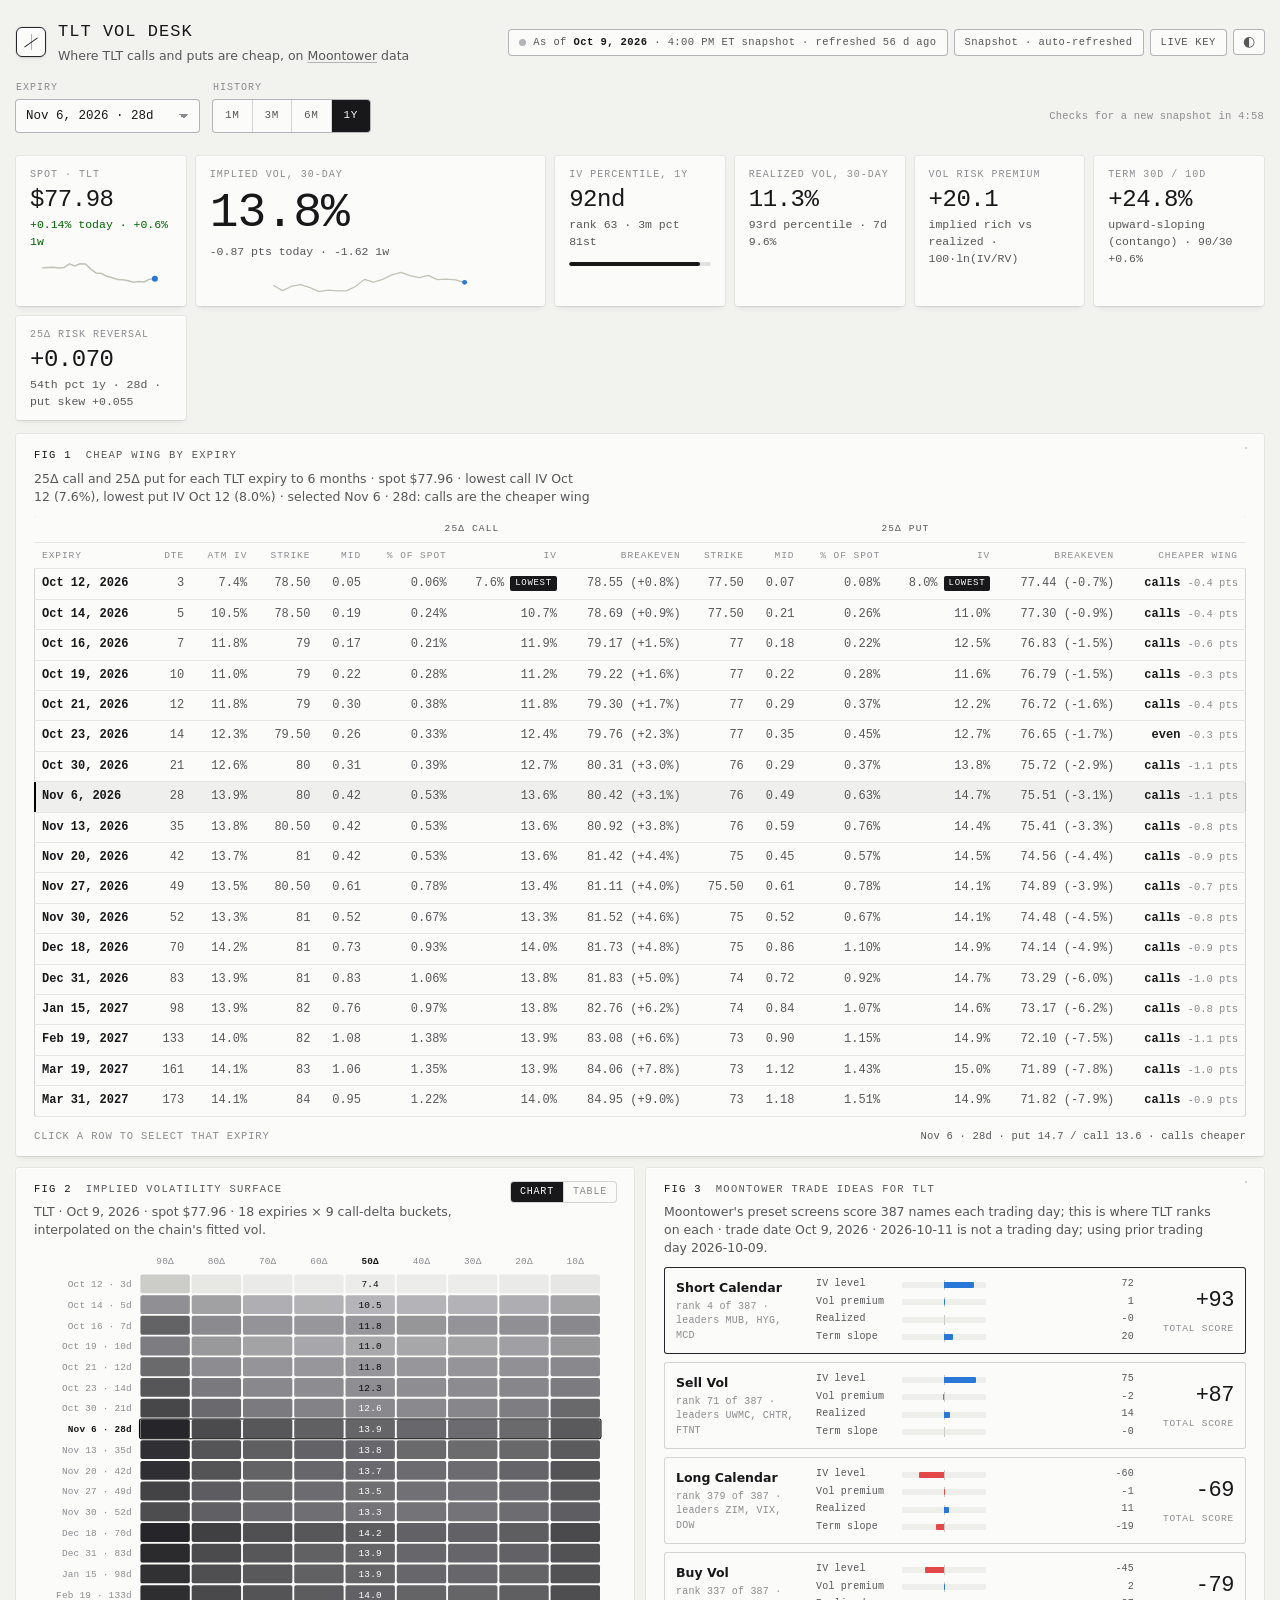
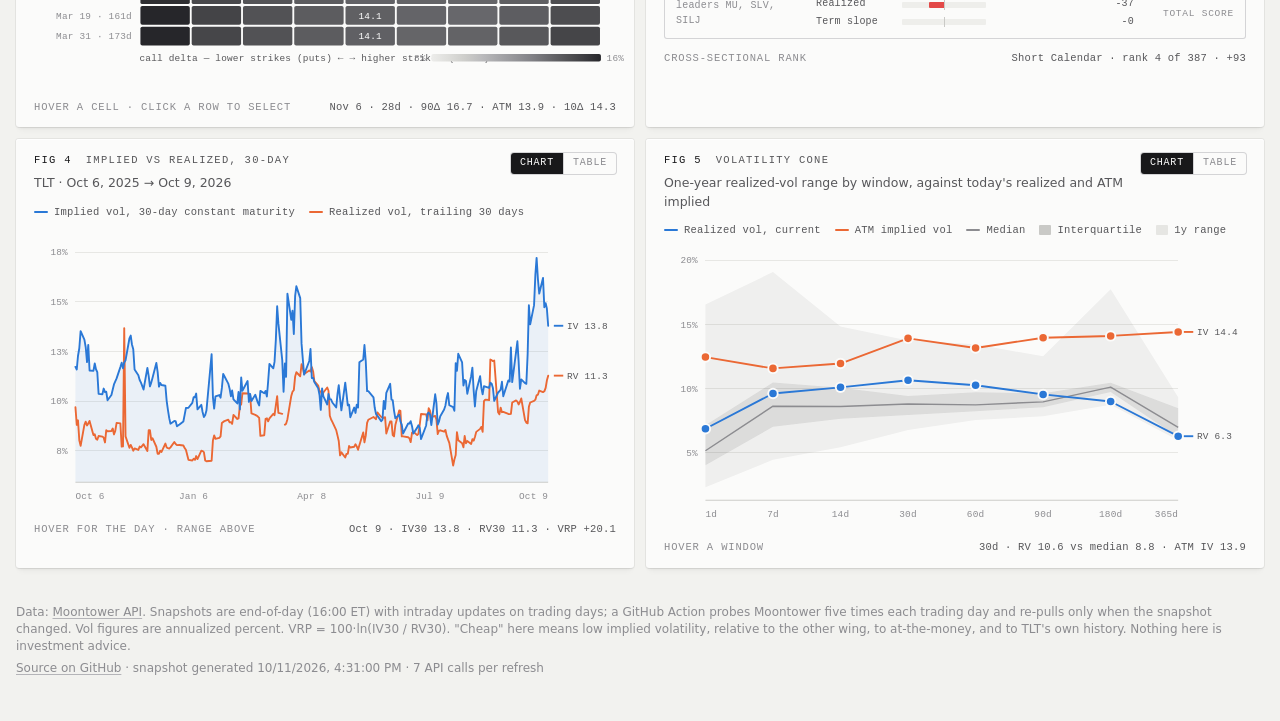
==== commit 42c7c29b: "Drop the balance figure, carry its idiom across the app, cut refresh to 1–7 calls Remove figure/ and" ====
--- a/index.html
+++ b/index.html
@@ -6,8 +6,7 @@
 <title>TLT Vol Desk</title>
 <meta name="description" content="Where TLT calls and puts are cheap right now: a skew balance, per-expiry wing prices, the implied-vol surface, realized vs implied, and Moontower's live trade ideas.">
 <link rel="icon" href="data:image/svg+xml,%3Csvg xmlns='http://www.w3.org/2000/svg' viewBox='0 0 32 32'%3E%3Crect width='32' height='32' rx='7' fill='%232a78d6'/%3E%3Cpath d='M6 22 L12 12 L17 19 L22 9 L26 15' fill='none' stroke='%23fff' stroke-width='3' stroke-linecap='round' stroke-linejoin='round'/%3E%3C/svg%3E">
-<link rel="stylesheet" href="figure/balance.css">
-<link rel="stylesheet" href="styles.css?v=2">
+<link rel="stylesheet" href="styles.css?v=3">
 </head>
 <body>
 <header class="top">
@@ -46,7 +45,7 @@
 
 <div class="keybar" id="keybar" hidden>
   <div>
-    <strong>Live mode.</strong> Your key stays in this browser (localStorage) and is sent only to <code>api.moontower.ai</code>. A live re-pull of TLT costs about 28 credits.
+    <strong>Live mode.</strong> Your key stays in this browser (localStorage) and is sent only to <code>api.moontower.ai</code>. A live re-pull of TLT costs about 12 credits.
   </div>
   <form id="key-form" autocomplete="off">
     <input id="key-input" type="password" placeholder="mtw_…" aria-label="Moontower API key" spellcheck="false">
@@ -60,44 +59,45 @@
   <section class="kpis" id="kpis" aria-label="Key metrics"></section>
 
   <section class="grid">
-    <article class="card span2 figure-card" id="card-balance">
-      <div class="iso" id="iso-wrap"><figure class="iso-figure"><div class="iso-plate"><div class="iso-plate-corners" aria-hidden="true"><span class="iso-plate-corner" data-corner="fig">Fig 1</span><span class="iso-plate-corner" data-corner="title">Skew balance</span><span class="iso-plate-corner" data-corner="hint">Hover to sweep expiries · arrows step</span><span class="iso-plate-corner" data-corner="readout" data-readout>loading chain…</span></div><div class="iso-stage" data-balance tabindex="0" role="slider" aria-label="Skew balance: arrow keys step through expiries" aria-valuemin="0" aria-valuemax="0" aria-valuenow="0"><svg xmlns="http://www.w3.org/2000/svg" class="iso-svg" viewBox="0 0 760 430" role="img" aria-label="An equal-arm balance on a base plate. The left pan holds the put wing's 25-delta implied volatility as a stack of weights, the right pan the call wing's. The beam tilts toward the heavier, richer side and a pointer hanging from the pivot swings toward the cheaper wing. A dial gauge on the plate reads the one-year implied-volatility percentile."><path class="iso-halo" d="M79.4 362.5L87.7 250.3L88.2 248.7L89.3 247.2L91 245.8L93.3 244.6L96.1 243.6L99.2 242.8L102.6 242.4L106 242.3L663.5 251.5L667 251.7L670.3 252.2L673.3 253L675.9 254.1L678 255.4L679.5 256.9L680.4 258.4L680.6 260.1L680.6 283.5L672.3 395.7L671.8 397.3L670.7 398.8L669 400.3L666.7 401.5L663.9 402.5L660.8 403.2L657.4 403.6L654 403.7L96.5 394.6L93 394.4L89.7 393.8L86.7 393L84.1 391.9L82 390.6L80.5 389.2L79.6 387.6L79.4 386Z"/><g class="iso-solid"><path class="iso-fill" d="M119.8 285.8L120.3 284.1L121.6 282.6L123.5 281.3L126.1 280.2L129.1 279.3L132.4 278.9L135.8 278.7L139.3 279L142.5 279.6L145.4 280.5L147.8 281.7L149.5 283.1L150.5 284.6L150.8 286.3L150.8 289.4L150.3 291L149 292.5L147.1 293.9L144.5 295L141.5 295.8L138.2 296.3L134.8 296.4L131.3 296.2L128.1 295.6L125.2 294.7L122.9 293.5L121.1 292.1L120.1 290.5L119.8 288.9Z"/><path class="iso-shade" data-shade="0" d="M150.8 289.4L150.3 291L150.3 287.9L150.8 286.3ZM150.3 291L149 292.5L149 289.4L150.3 287.9ZM149 292.5L147.1 293.9L147.1 290.7L149 289.4ZM147.1 293.9L144.5 295L144.5 291.9L147.1 290.7ZM144.5 295L141.5 295.8L141.5 292.7L144.5 291.9Z"/><path class="iso-shade" data-shade="1" d="M141.5 295.8L138.2 296.3L138.2 293.2L141.5 292.7ZM138.2 296.3L134.8 296.4L134.8 293.3L138.2 293.2Z"/><path class="iso-shade" data-shade="2" d="M134.8 296.4L131.3 296.2L131.3 293L134.8 293.3ZM131.3 296.2L128.1 295.6L128.1 292.4L131.3 293Z"/><path class="iso-shade" data-shade="3" d="M128.1 295.6L125.2 294.7L125.2 291.5L128.1 292.4ZM125.2 294.7L122.9 293.5L122.9 290.3L125.2 291.5ZM122.9 293.5L121.1 292.1L121.1 288.9L122.9 290.3ZM121.1 292.1L120.1 290.5L120.1 287.4L121.1 288.9ZM120.1 290.5L119.8 288.9L119.8 285.8L120.1 287.4Z"/><path class="iso-top" d="M150.8 286.3L150.3 287.9L149 289.4L147.1 290.7L144.5 291.9L141.5 292.7L138.2 293.2L134.8 293.3L131.3 293L128.1 292.4L125.2 291.5L122.9 290.3L121.1 288.9L120.1 287.4L119.8 285.8L120.3 284.1L121.6 282.6L123.5 281.3L126.1 280.2L129.1 279.3L132.4 278.9L135.8 278.7L139.3 279L142.5 279.6L145.4 280.5L147.8 281.7L149.5 283.1L150.5 284.6Z"/><path class="iso-line iso-crease" data-tone="faint" d="M150.8 286.3L150.3 287.9L149 289.4L147.1 290.7L144.5 291.9L141.5 292.7L138.2 293.2L134.8 293.3L131.3 293L128.1 292.4L125.2 291.5L122.9 290.3L121.1 288.9L120.1 287.4L119.8 285.8"/><path class="iso-line iso-edge" data-tone="lo" d="M119.8 285.8L120.3 284.1L121.6 282.6L123.5 281.3L126.1 280.2L129.1 279.3L132.4 278.9L135.8 278.7L139.3 279L142.5 279.6L145.4 280.5L147.8 281.7L149.5 283.1L150.5 284.6L150.8 286.3M150.8 289.4L150.3 291L149 292.5L147.1 293.9L144.5 295L141.5 295.8L138.2 296.3L134.8 296.4L131.3 296.2L128.1 295.6L125.2 294.7L122.9 293.5L121.1 292.1L120.1 290.5L119.8 288.9M150.8 286.3L150.8 289.4M119.8 285.8L119.8 288.9"/></g><g class="iso-solid"><path class="iso-fill" d="M123.4 279.2L123.8 277.9L124.7 276.8L126.2 275.7L128.2 274.9L130.5 274.2L133.1 273.9L135.7 273.8L138.4 273.9L140.9 274.4L143.1 275.1L144.9 276L146.3 277.1L147 278.3L147.3 279.6L147.3 286.2L146.9 287.4L145.9 288.6L144.4 289.7L142.4 290.5L140.1 291.1L137.6 291.5L134.9 291.6L132.2 291.4L129.7 291L127.5 290.3L125.7 289.4L124.4 288.3L123.6 287.1L123.4 285.8Z"/><path class="iso-shade" data-shade="0" d="M147.3 286.2L146.9 287.4L146.9 280.8L147.3 279.6ZM146.9 287.4L145.9 288.6L145.9 282L146.9 280.8ZM145.9 288.6L144.4 289.7L144.4 283L145.9 282ZM144.4 289.7L142.4 290.5L142.4 283.9L144.4 283ZM142.4 290.5L140.1 291.1L140.1 284.5L142.4 283.9Z"/><path class="iso-shade" data-shade="1" d="M140.1 291.1L137.6 291.5L137.6 284.9L140.1 284.5ZM137.6 291.5L134.9 291.6L134.9 285L137.6 284.9Z"/><path class="iso-shade" data-shade="2" d="M134.9 291.6L132.2 291.4L132.2 284.8L134.9 285ZM132.2 291.4L129.7 291L129.7 284.3L132.2 284.8Z"/><path class="iso-shade" data-shade="3" d="M129.7 291L127.5 290.3L127.5 283.6L129.7 284.3ZM127.5 290.3L125.7 289.4L125.7 282.7L127.5 283.6ZM125.7 289.4L124.4 288.3L124.4 281.6L125.7 282.7ZM124.4 288.3L123.6 287.1L123.6 280.4L124.4 281.6ZM123.6 287.1L123.4 285.8L123.4 279.2L123.6 280.4Z"/><path class="iso-top" d="M147.3 279.6L146.9 280.8L145.9 282L144.4 283L142.4 283.9L140.1 284.5L137.6 284.9L134.9 285L132.2 284.8L129.7 284.3L127.5 283.6L125.7 282.7L124.4 281.6L123.6 280.4L123.4 279.2L123.8 277.9L124.7 276.8L126.2 275.7L128.2 274.9L130.5 274.2L133.1 273.9L135.7 273.8L138.4 273.9L140.9 274.4L143.1 275.1L144.9 276L146.3 277.1L147 278.3Z"/><path class="iso-line iso-crease" data-tone="faint" d="M147.3 279.6L146.9 280.8L145.9 282L144.4 283L142.4 283.9L140.1 284.5L137.6 284.9L134.9 285L132.2 284.8L129.7 284.3L127.5 283.6L125.7 282.7L124.4 281.6L123.6 280.4L123.4 279.2"/><path class="iso-line iso-edge" data-tone="mid" d="M123.4 279.2L123.8 277.9L124.7 276.8L126.2 275.7L128.2 274.9L130.5 274.2L133.1 273.9L135.7 273.8L138.4 273.9L140.9 274.4L143.1 275.1L144.9 276L146.3 277.1L147 278.3L147.3 279.6M147.3 286.2L146.9 287.4L145.9 288.6L144.4 289.7L142.4 290.5L140.1 291.1L137.6 291.5L134.9 291.6L132.2 291.4L129.7 291L127.5 290.3L125.7 289.4L124.4 288.3L123.6 287.1L123.4 285.8M147.3 279.6L147.3 286.2M123.4 279.2L123.4 285.8"/></g><g class="iso-solid"><path class="iso-fill" d="M615.4 293.9L615.9 292.3L617.2 290.8L619.1 289.4L621.6 288.3L624.6 287.5L628 287L631.4 286.9L634.8 287.1L638.1 287.7L641 288.6L643.3 289.8L645.1 291.2L646.1 292.8L646.4 294.4L646.4 297.5L645.9 299.1L644.6 300.6L642.6 302L640.1 303.1L637.1 303.9L633.8 304.4L630.3 304.5L626.9 304.3L623.7 303.7L620.8 302.8L618.4 301.6L616.7 300.2L615.7 298.6L615.4 297Z"/><path class="iso-shade" data-shade="0" d="M646.4 297.5L645.9 299.1L645.9 296L646.4 294.4ZM645.9 299.1L644.6 300.6L644.6 297.5L645.9 296ZM644.6 300.6L642.6 302L642.6 298.9L644.6 297.5ZM642.6 302L640.1 303.1L640.1 300L642.6 298.9ZM640.1 303.1L637.1 303.9L637.1 300.8L640.1 300Z"/><path class="iso-shade" data-shade="1" d="M637.1 303.9L633.8 304.4L633.8 301.3L637.1 300.8ZM633.8 304.4L630.3 304.5L630.3 301.4L633.8 301.3Z"/><path class="iso-shade" data-shade="2" d="M630.3 304.5L626.9 304.3L626.9 301.2L630.3 301.4ZM626.9 304.3L623.7 303.7L623.7 300.6L626.9 301.2Z"/><path class="iso-shade" data-shade="3" d="M623.7 303.7L620.8 302.8L620.8 299.7L623.7 300.6ZM620.8 302.8L618.4 301.6L618.4 298.5L620.8 299.7ZM618.4 301.6L616.7 300.2L616.7 297.1L618.4 298.5ZM616.7 300.2L615.7 298.6L615.7 295.5L616.7 297.1ZM615.7 298.6L615.4 297L615.4 293.9L615.7 295.5Z"/><path class="iso-top" d="M646.4 294.4L645.9 296L644.6 297.5L642.6 298.9L640.1 300L637.1 300.8L633.8 301.3L630.3 301.4L626.9 301.2L623.7 300.6L620.8 299.7L618.4 298.5L616.7 297.1L615.7 295.5L615.4 293.9L615.9 292.3L617.2 290.8L619.1 289.4L621.6 288.3L624.6 287.5L628 287L631.4 286.9L634.8 287.1L638.1 287.7L641 288.6L643.3 289.8L645.1 291.2L646.1 292.8Z"/><path class="iso-line iso-crease" data-tone="faint" d="M646.4 294.4L645.9 296L644.6 297.5L642.6 298.9L640.1 300L637.1 300.8L633.8 301.3L630.3 301.4L626.9 301.2L623.7 300.6L620.8 299.7L618.4 298.5L616.7 297.1L615.7 295.5L615.4 293.9"/><path class="iso-line iso-edge" data-tone="lo" d="M615.4 293.9L615.9 292.3L617.2 290.8L619.1 289.4L621.6 288.3L624.6 287.5L628 287L631.4 286.9L634.8 287.1L638.1 287.7L641 288.6L643.3 289.8L645.1 291.2L646.1 292.8L646.4 294.4M646.4 297.5L645.9 299.1L644.6 300.6L642.6 302L640.1 303.1L637.1 303.9L633.8 304.4L630.3 304.5L626.9 304.3L623.7 303.7L620.8 302.8L618.4 301.6L616.7 300.2L615.7 298.6L615.4 297M646.4 294.4L646.4 297.5M615.4 293.9L615.4 297"/></g><g class="iso-solid"><path class="iso-fill" d="M618.9 287.3L619.3 286L620.3 284.9L621.8 283.8L623.8 283L626.1 282.4L628.6 282L631.3 281.9L633.9 282.1L636.4 282.5L638.6 283.2L640.5 284.1L641.8 285.2L642.6 286.4L642.8 287.7L642.8 294.3L642.4 295.6L641.5 296.7L640 297.8L638 298.6L635.7 299.3L633.1 299.6L630.5 299.7L627.8 299.6L625.3 299.1L623.1 298.4L621.3 297.5L619.9 296.4L619.1 295.2L618.9 293.9Z"/><path class="iso-shade" data-shade="0" d="M642.8 294.3L642.4 295.6L642.4 288.9L642.8 287.7ZM642.4 295.6L641.5 296.7L641.5 290.1L642.4 288.9ZM641.5 296.7L640 297.8L640 291.1L641.5 290.1ZM640 297.8L638 298.6L638 292L640 291.1ZM638 298.6L635.7 299.3L635.7 292.6L638 292Z"/><path class="iso-shade" data-shade="1" d="M635.7 299.3L633.1 299.6L633.1 293L635.7 292.6ZM633.1 299.6L630.5 299.7L630.5 293.1L633.1 293Z"/><path class="iso-shade" data-shade="2" d="M630.5 299.7L627.8 299.6L627.8 292.9L630.5 293.1ZM627.8 299.6L625.3 299.1L625.3 292.5L627.8 292.9Z"/><path class="iso-shade" data-shade="3" d="M625.3 299.1L623.1 298.4L623.1 291.8L625.3 292.5ZM623.1 298.4L621.3 297.5L621.3 290.8L623.1 291.8ZM621.3 297.5L619.9 296.4L619.9 289.7L621.3 290.8ZM619.9 296.4L619.1 295.2L619.1 288.5L619.9 289.7ZM619.1 295.2L618.9 293.9L618.9 287.3L619.1 288.5Z"/><path class="iso-top" d="M642.8 287.7L642.4 288.9L641.5 290.1L640 291.1L638 292L635.7 292.6L633.1 293L630.5 293.1L627.8 292.9L625.3 292.5L623.1 291.8L621.3 290.8L619.9 289.7L619.1 288.5L618.9 287.3L619.3 286L620.3 284.9L621.8 283.8L623.8 283L626.1 282.4L628.6 282L631.3 281.9L633.9 282.1L636.4 282.5L638.6 283.2L640.5 284.1L641.8 285.2L642.6 286.4Z"/><path class="iso-line iso-crease" data-tone="faint" d="M642.8 287.7L642.4 288.9L641.5 290.1L640 291.1L638 292L635.7 292.6L633.1 293L630.5 293.1L627.8 292.9L625.3 292.5L623.1 291.8L621.3 290.8L619.9 289.7L619.1 288.5L618.9 287.3"/><path class="iso-line iso-edge" data-tone="mid" d="M618.9 287.3L619.3 286L620.3 284.9L621.8 283.8L623.8 283L626.1 282.4L628.6 282L631.3 281.9L633.9 282.1L636.4 282.5L638.6 283.2L640.5 284.1L641.8 285.2L642.6 286.4L642.8 287.7M642.8 294.3L642.4 295.6L641.5 296.7L640 297.8L638 298.6L635.7 299.3L633.1 299.6L630.5 299.7L627.8 299.6L625.3 299.1L623.1 298.4L621.3 297.5L619.9 296.4L619.1 295.2L618.9 293.9M642.8 287.7L642.8 294.3M618.9 287.3L618.9 293.9"/></g><g class="iso-solid"><path class="iso-fill" d="M113.6 368.8L114.1 367.2L115.4 365.7L117.4 364.4L119.9 363.3L122.9 362.4L126.2 362L129.7 361.8L133.1 362.1L136.3 362.7L139.2 363.6L141.6 364.8L143.3 366.2L144.3 367.7L144.6 369.4L144.6 372.5L144.1 374.1L142.8 375.6L140.9 377L138.4 378.1L135.4 378.9L132 379.4L128.6 379.5L125.2 379.3L121.9 378.7L119 377.8L116.7 376.6L114.9 375.2L113.9 373.6L113.6 372Z"/><path class="iso-shade" data-shade="0" d="M144.6 372.5L144.1 374.1L144.1 371L144.6 369.4ZM144.1 374.1L142.8 375.6L142.8 372.5L144.1 371ZM142.8 375.6L140.9 377L140.9 373.8L142.8 372.5ZM140.9 377L138.4 378.1L138.4 374.9L140.9 373.8ZM138.4 378.1L135.4 378.9L135.4 375.8L138.4 374.9Z"/><path class="iso-shade" data-shade="1" d="M135.4 378.9L132 379.4L132 376.2L135.4 375.8ZM132 379.4L128.6 379.5L128.6 376.4L132 376.2Z"/><path class="iso-shade" data-shade="2" d="M128.6 379.5L125.2 379.3L125.2 376.1L128.6 376.4ZM125.2 379.3L121.9 378.7L121.9 375.5L125.2 376.1Z"/><path class="iso-shade" data-shade="3" d="M121.9 378.7L119 377.8L119 374.6L121.9 375.5ZM119 377.8L116.7 376.6L116.7 373.4L119 374.6ZM116.7 376.6L114.9 375.2L114.9 372L116.7 373.4ZM114.9 375.2L113.9 373.6L113.9 370.5L114.9 372ZM113.9 373.6L113.6 372L113.6 368.8L113.9 370.5Z"/><path class="iso-top" d="M144.6 369.4L144.1 371L142.8 372.5L140.9 373.8L138.4 374.9L135.4 375.8L132 376.2L128.6 376.4L125.2 376.1L121.9 375.5L119 374.6L116.7 373.4L114.9 372L113.9 370.5L113.6 368.8L114.1 367.2L115.4 365.7L117.4 364.4L119.9 363.3L122.9 362.4L126.2 362L129.7 361.8L133.1 362.1L136.3 362.7L139.2 363.6L141.6 364.8L143.3 366.2L144.3 367.7Z"/><path class="iso-line iso-crease" data-tone="faint" d="M144.6 369.4L144.1 371L142.8 372.5L140.9 373.8L138.4 374.9L135.4 375.8L132 376.2L128.6 376.4L125.2 376.1L121.9 375.5L119 374.6L116.7 373.4L114.9 372L113.9 370.5L113.6 368.8"/><path class="iso-line iso-edge" data-tone="lo" d="M113.6 368.8L114.1 367.2L115.4 365.7L117.4 364.4L119.9 363.3L122.9 362.4L126.2 362L129.7 361.8L133.1 362.1L136.3 362.7L139.2 363.6L141.6 364.8L143.3 366.2L144.3 367.7L144.6 369.4M144.6 372.5L144.1 374.1L142.8 375.6L140.9 377L138.4 378.1L135.4 378.9L132 379.4L128.6 379.5L125.2 379.3L121.9 378.7L119 377.8L116.7 376.6L114.9 375.2L113.9 373.6L113.6 372M144.6 369.4L144.6 372.5M113.6 368.8L113.6 372"/></g><g class="iso-solid"><path class="iso-fill" d="M117.2 362.3L117.6 361L118.5 359.8L120 358.8L122 357.9L124.3 357.3L126.9 356.9L129.5 356.8L132.2 357L134.7 357.5L136.9 358.2L138.7 359.1L140.1 360.2L140.9 361.4L141.1 362.7L141.1 369.3L140.7 370.5L139.7 371.7L138.2 372.8L136.2 373.6L133.9 374.2L131.4 374.6L128.7 374.7L126.1 374.5L123.6 374.1L121.4 373.4L119.5 372.4L118.2 371.4L117.4 370.2L117.2 368.9Z"/><path class="iso-shade" data-shade="0" d="M141.1 369.3L140.7 370.5L140.7 363.9L141.1 362.7ZM140.7 370.5L139.7 371.7L139.7 365.1L140.7 363.9ZM139.7 371.7L138.2 372.8L138.2 366.1L139.7 365.1ZM138.2 372.8L136.2 373.6L136.2 367L138.2 366.1ZM136.2 373.6L133.9 374.2L133.9 367.6L136.2 367Z"/><path class="iso-shade" data-shade="1" d="M133.9 374.2L131.4 374.6L131.4 368L133.9 367.6ZM131.4 374.6L128.7 374.7L128.7 368.1L131.4 368Z"/><path class="iso-shade" data-shade="2" d="M128.7 374.7L126.1 374.5L126.1 367.9L128.7 368.1ZM126.1 374.5L123.6 374.1L123.6 367.4L126.1 367.9Z"/><path class="iso-shade" data-shade="3" d="M123.6 374.1L121.4 373.4L121.4 366.7L123.6 367.4ZM121.4 373.4L119.5 372.4L119.5 365.8L121.4 366.7ZM119.5 372.4L118.2 371.4L118.2 364.7L119.5 365.8ZM118.2 371.4L117.4 370.2L117.4 363.5L118.2 364.7ZM117.4 370.2L117.2 368.9L117.2 362.3L117.4 363.5Z"/><path class="iso-top" d="M141.1 362.7L140.7 363.9L139.7 365.1L138.2 366.1L136.2 367L133.9 367.6L131.4 368L128.7 368.1L126.1 367.9L123.6 367.4L121.4 366.7L119.5 365.8L118.2 364.7L117.4 363.5L117.2 362.3L117.6 361L118.5 359.8L120 358.8L122 357.9L124.3 357.3L126.9 356.9L129.5 356.8L132.2 357L134.7 357.5L136.9 358.2L138.7 359.1L140.1 360.2L140.9 361.4Z"/><path class="iso-line iso-crease" data-tone="faint" d="M141.1 362.7L140.7 363.9L139.7 365.1L138.2 366.1L136.2 367L133.9 367.6L131.4 368L128.7 368.1L126.1 367.9L123.6 367.4L121.4 366.7L119.5 365.8L118.2 364.7L117.4 363.5L117.2 362.3"/><path class="iso-line iso-edge" data-tone="mid" d="M117.2 362.3L117.6 361L118.5 359.8L120 358.8L122 357.9L124.3 357.3L126.9 356.9L129.5 356.8L132.2 357L134.7 357.5L136.9 358.2L138.7 359.1L140.1 360.2L140.9 361.4L141.1 362.7M141.1 369.3L140.7 370.5L139.7 371.7L138.2 372.8L136.2 373.6L133.9 374.2L131.4 374.6L128.7 374.7L126.1 374.5L123.6 374.1L121.4 373.4L119.5 372.4L118.2 371.4L117.4 370.2L117.2 368.9M141.1 362.7L141.1 369.3M117.2 362.3L117.2 368.9"/></g><g class="iso-solid"><path class="iso-fill" d="M609.2 377L609.7 375.4L611 373.8L612.9 372.5L615.5 371.4L618.5 370.6L621.8 370.1L625.2 370L628.7 370.2L631.9 370.8L634.8 371.7L637.1 372.9L638.9 374.3L639.9 375.9L640.2 377.5L640.2 380.6L639.7 382.2L638.4 383.7L636.5 385.1L633.9 386.2L630.9 387L627.6 387.5L624.2 387.6L620.7 387.4L617.5 386.8L614.6 385.9L612.2 384.7L610.5 383.3L609.5 381.7L609.2 380.1Z"/><path class="iso-shade" data-shade="0" d="M640.2 380.6L639.7 382.2L639.7 379.1L640.2 377.5ZM639.7 382.2L638.4 383.7L638.4 380.6L639.7 379.1ZM638.4 383.7L636.5 385.1L636.5 382L638.4 380.6ZM636.5 385.1L633.9 386.2L633.9 383.1L636.5 382ZM633.9 386.2L630.9 387L630.9 383.9L633.9 383.1Z"/><path class="iso-shade" data-shade="1" d="M630.9 387L627.6 387.5L627.6 384.4L630.9 383.9ZM627.6 387.5L624.2 387.6L624.2 384.5L627.6 384.4Z"/><path class="iso-shade" data-shade="2" d="M624.2 387.6L620.7 387.4L620.7 384.3L624.2 384.5ZM620.7 387.4L617.5 386.8L617.5 383.7L620.7 384.3Z"/><path class="iso-shade" data-shade="3" d="M617.5 386.8L614.6 385.9L614.6 382.8L617.5 383.7ZM614.6 385.9L612.2 384.7L612.2 381.6L614.6 382.8ZM612.2 384.7L610.5 383.3L610.5 380.2L612.2 381.6ZM610.5 383.3L609.5 381.7L609.5 378.6L610.5 380.2ZM609.5 381.7L609.2 380.1L609.2 377L609.5 378.6Z"/><path class="iso-top" d="M640.2 377.5L639.7 379.1L638.4 380.6L636.5 382L633.9 383.1L630.9 383.9L627.6 384.4L624.2 384.5L620.7 384.3L617.5 383.7L614.6 382.8L612.2 381.6L610.5 380.2L609.5 378.6L609.2 377L609.7 375.4L611 373.8L612.9 372.5L615.5 371.4L618.5 370.6L621.8 370.1L625.2 370L628.7 370.2L631.9 370.8L634.8 371.7L637.1 372.9L638.9 374.3L639.9 375.9Z"/><path class="iso-line iso-crease" data-tone="faint" d="M640.2 377.5L639.7 379.1L638.4 380.6L636.5 382L633.9 383.1L630.9 383.9L627.6 384.4L624.2 384.5L620.7 384.3L617.5 383.7L614.6 382.8L612.2 381.6L610.5 380.2L609.5 378.6L609.2 377"/><path class="iso-line iso-edge" data-tone="lo" d="M609.2 377L609.7 375.4L611 373.8L612.9 372.5L615.5 371.4L618.5 370.6L621.8 370.1L625.2 370L628.7 370.2L631.9 370.8L634.8 371.7L637.1 372.9L638.9 374.3L639.9 375.9L640.2 377.5M640.2 380.6L639.7 382.2L638.4 383.7L636.5 385.1L633.9 386.2L630.9 387L627.6 387.5L624.2 387.6L620.7 387.4L617.5 386.8L614.6 385.9L612.2 384.7L610.5 383.3L609.5 381.7L609.2 380.1M640.2 377.5L640.2 380.6M609.2 377L609.2 380.1"/></g><g class="iso-solid"><path class="iso-fill" d="M612.7 370.4L613.1 369.1L614.1 368L615.6 366.9L617.6 366.1L619.9 365.4L622.4 365.1L625.1 365L627.8 365.2L630.3 365.6L632.5 366.3L634.3 367.2L635.6 368.3L636.4 369.5L636.6 370.8L636.6 377.4L636.2 378.7L635.3 379.8L633.8 380.9L631.8 381.7L629.5 382.4L626.9 382.7L624.3 382.8L621.6 382.6L619.1 382.2L616.9 381.5L615.1 380.6L613.7 379.5L613 378.3L612.7 377Z"/><path class="iso-shade" data-shade="0" d="M636.6 377.4L636.2 378.7L636.2 372L636.6 370.8ZM636.2 378.7L635.3 379.8L635.3 373.2L636.2 372ZM635.3 379.8L633.8 380.9L633.8 374.2L635.3 373.2ZM633.8 380.9L631.8 381.7L631.8 375.1L633.8 374.2ZM631.8 381.7L629.5 382.4L629.5 375.7L631.8 375.1Z"/><path class="iso-shade" data-shade="1" d="M629.5 382.4L626.9 382.7L626.9 376.1L629.5 375.7ZM626.9 382.7L624.3 382.8L624.3 376.2L626.9 376.1Z"/><path class="iso-shade" data-shade="2" d="M624.3 382.8L621.6 382.6L621.6 376L624.3 376.2ZM621.6 382.6L619.1 382.2L619.1 375.5L621.6 376Z"/><path class="iso-shade" data-shade="3" d="M619.1 382.2L616.9 381.5L616.9 374.8L619.1 375.5ZM616.9 381.5L615.1 380.6L615.1 373.9L616.9 374.8ZM615.1 380.6L613.7 379.5L613.7 372.8L615.1 373.9ZM613.7 379.5L613 378.3L613 371.6L613.7 372.8ZM613 378.3L612.7 377L612.7 370.4L613 371.6Z"/><path class="iso-top" d="M636.6 370.8L636.2 372L635.3 373.2L633.8 374.2L631.8 375.1L629.5 375.7L626.9 376.1L624.3 376.2L621.6 376L619.1 375.5L616.9 374.8L615.1 373.9L613.7 372.8L613 371.6L612.7 370.4L613.1 369.1L614.1 368L615.6 366.9L617.6 366.1L619.9 365.4L622.4 365.1L625.1 365L627.8 365.2L630.3 365.6L632.5 366.3L634.3 367.2L635.6 368.3L636.4 369.5Z"/><path class="iso-line iso-crease" data-tone="faint" d="M636.6 370.8L636.2 372L635.3 373.2L633.8 374.2L631.8 375.1L629.5 375.7L626.9 376.1L624.3 376.2L621.6 376L619.1 375.5L616.9 374.8L615.1 373.9L613.7 372.8L613 371.6L612.7 370.4"/><path class="iso-line iso-edge" data-tone="mid" d="M612.7 370.4L613.1 369.1L614.1 368L615.6 366.9L617.6 366.1L619.9 365.4L622.4 365.1L625.1 365L627.8 365.2L630.3 365.6L632.5 366.3L634.3 367.2L635.6 368.3L636.4 369.5L636.6 370.8M636.6 377.4L636.2 378.7L635.3 379.8L633.8 380.9L631.8 381.7L629.5 382.4L626.9 382.7L624.3 382.8L621.6 382.6L619.1 382.2L616.9 381.5L615.1 380.6L613.7 379.5L613 378.3L612.7 377M636.6 370.8L636.6 377.4M612.7 370.4L612.7 377"/></g><g class="iso-solid"><path class="iso-fill" d="M79.4 352.7L87.7 240.6L88.2 239L89.3 237.4L91 236L93.3 234.8L96.1 233.8L99.2 233.1L102.6 232.7L106 232.6L663.5 241.7L667 241.9L670.3 242.4L673.3 243.3L675.9 244.3L678 245.6L679.5 247.1L680.4 248.7L680.6 250.3L680.6 273.7L672.3 385.9L671.8 387.5L670.7 389.1L669 390.5L666.7 391.7L663.9 392.7L660.8 393.4L657.4 393.8L654 393.9L96.5 384.8L93 384.6L89.7 384.1L86.7 383.2L84.1 382.2L82 380.9L80.5 379.4L79.6 377.8L79.4 376.2Z"/><path class="iso-shade" data-shade="0" d="M680.6 273.7L672.3 385.9L672.3 362.5L680.6 250.3ZM672.3 385.9L671.8 387.5L671.8 364.1L672.3 362.5ZM671.8 387.5L670.7 389.1L670.7 365.6L671.8 364.1ZM670.7 389.1L669 390.5L669 367L670.7 365.6ZM669 390.5L666.7 391.7L666.7 368.3L669 367ZM666.7 391.7L663.9 392.7L663.9 369.2L666.7 368.3Z"/><path class="iso-shade" data-shade="1" d="M663.9 392.7L660.8 393.4L660.8 370L663.9 369.2ZM660.8 393.4L657.4 393.8L657.4 370.4L660.8 370ZM657.4 393.8L654 393.9L654 370.5L657.4 370.4Z"/><path class="iso-shade" data-shade="2" d="M654 393.9L96.5 384.8L96.5 361.3L654 370.5ZM96.5 384.8L93 384.6L93 361.1L96.5 361.3ZM93 384.6L89.7 384.1L89.7 360.6L93 361.1Z"/><path class="iso-shade" data-shade="3" d="M89.7 384.1L86.7 383.2L86.7 359.8L89.7 360.6ZM86.7 383.2L84.1 382.2L84.1 358.7L86.7 359.8ZM84.1 382.2L82 380.9L82 357.4L84.1 358.7ZM82 380.9L80.5 379.4L80.5 355.9L82 357.4ZM80.5 379.4L79.6 377.8L79.6 354.4L80.5 355.9ZM79.6 377.8L79.4 376.2L79.4 352.7L79.6 354.4Z"/><path class="iso-top" d="M663.5 241.7L667 241.9L670.3 242.4L673.3 243.3L675.9 244.3L678 245.6L679.5 247.1L680.4 248.7L680.6 250.3L672.3 362.5L671.8 364.1L670.7 365.6L669 367L666.7 368.3L663.9 369.2L660.8 370L657.4 370.4L654 370.5L96.5 361.3L93 361.1L89.7 360.6L86.7 359.8L84.1 358.7L82 357.4L80.5 355.9L79.6 354.4L79.4 352.7L87.7 240.6L88.2 239L89.3 237.4L91 236L93.3 234.8L96.1 233.8L99.2 233.1L102.6 232.7L106 232.6Z"/><path class="iso-line iso-crease" data-tone="faint" d="M680.6 250.3L672.3 362.5L671.8 364.1L670.7 365.6L669 367L666.7 368.3L663.9 369.2L660.8 370L657.4 370.4L654 370.5L96.5 361.3L93 361.1L89.7 360.6L86.7 359.8L84.1 358.7L82 357.4L80.5 355.9L79.6 354.4L79.4 352.7"/><path class="iso-line iso-bevel" data-tone="faint" d="M680.6 250.3L668.8 362.3L668.4 363.7L667.5 364.9L666.1 366.1L664.2 367L662 367.8L659.5 368.4L656.9 368.7L653.9 368.8L96.8 359.7L93.8 359.5L91.2 359.1L88.8 358.4L86.7 357.6L85 356.5L83.8 355.4L83.1 354.1L79.4 352.7"/><path class="iso-line iso-edge" data-tone="mid" d="M79.4 352.7L87.7 240.6L88.2 239L89.3 237.4L91 236L93.3 234.8L96.1 233.8L99.2 233.1L102.6 232.7L106 232.6L663.5 241.7L667 241.9L670.3 242.4L673.3 243.3L675.9 244.3L678 245.6L679.5 247.1L680.4 248.7L680.6 250.3M680.6 273.7L672.3 385.9L671.8 387.5L670.7 389.1L669 390.5L666.7 391.7L663.9 392.7L660.8 393.4L657.4 393.8L654 393.9L96.5 384.8L93 384.6L89.7 384.1L86.7 383.2L84.1 382.2L82 380.9L80.5 379.4L79.6 377.8L79.4 376.2M680.6 250.3L680.6 273.7M79.4 352.7L79.4 376.2"/></g><path class="iso-line" data-tone="lo" d="M663.2 246.9L664.4 247L665.7 247.2L666.8 247.5L667.8 247.9L668.6 248.4L669.1 248.9L669.5 249.5L669.6 250.1L661.2 362.3L661 362.9L660.6 363.5L660 364L659.1 364.5L658.1 364.8L656.9 365.1L655.7 365.3L654.4 365.3L96.8 356.1L95.6 356.1L94.3 355.9L93.2 355.6L92.2 355.2L91.4 354.7L90.9 354.1L90.5 353.5L90.4 352.9L98.8 240.8L99 240.1L99.4 239.6L100 239L100.9 238.6L101.9 238.2L103.1 237.9L104.3 237.8L105.6 237.7Z"/><path class="iso-line" data-tone="lo" d="M114.6 243.1L114.1 244L113 244.7L111.4 245.2L109.5 245.3L107.7 245.1L106.1 244.6L105.1 243.8L104.8 242.9L105.3 242.1L106.4 241.3L108 240.9L109.9 240.7L111.7 240.9L113.2 241.5L114.2 242.2ZM663.2 252.1L662.8 253L661.7 253.7L660.1 254.1L658.2 254.3L656.3 254.1L654.8 253.6L653.8 252.8L653.5 251.9L653.9 251.1L655 250.3L656.6 249.9L658.5 249.7L660.4 249.9L661.9 250.4L662.9 251.2ZM106.5 351.1L106.1 352L105 352.7L103.4 353.2L101.5 353.3L99.6 353.1L98.1 352.6L97.1 351.8L96.8 350.9L97.2 350.1L98.3 349.4L99.9 348.9L101.8 348.7L103.7 348.9L105.2 349.5L106.2 350.2ZM655.2 360.1L654.7 361L653.6 361.7L652 362.2L650.1 362.3L648.3 362.1L646.8 361.6L645.8 360.8L645.4 359.9L645.9 359.1L647 358.4L648.6 357.9L650.5 357.7L652.3 357.9L653.9 358.5L654.9 359.2Z"/><g class="iso-dots" data-tone="mid"><circle cx="109.7" cy="243" r="0.5"/><circle cx="658.3" cy="252" r="0.5"/><circle cx="101.7" cy="351" r="0.5"/><circle cx="650.3" cy="360" r="0.5"/></g><g class="iso-solid"><path class="iso-fill" d="M639.6 353.5L646.9 255.8L647.2 255.3L648.1 255L649.2 254.8L660.3 255L661.3 255.2L662.1 255.6L662.4 256.1L662.4 257.3L655.1 354.9L654.8 355.4L654 355.8L652.8 355.9L641.8 355.7L640.7 355.6L639.9 355.2L639.6 354.6Z"/><path class="iso-shade" data-shade="0" d="M662.4 257.3L655.1 354.9L655.1 353.7L662.4 256.1ZM655.1 354.9L654.8 355.4L654.8 354.2L655.1 353.7ZM654.8 355.4L654 355.8L654 354.6L654.8 354.2Z"/><path class="iso-shade" data-shade="1" d="M654 355.8L652.8 355.9L652.8 354.7L654 354.6Z"/><path class="iso-shade" data-shade="2" d="M652.8 355.9L641.8 355.7L641.8 354.6L652.8 354.7ZM641.8 355.7L640.7 355.6L640.7 354.4L641.8 354.6Z"/><path class="iso-shade" data-shade="3" d="M640.7 355.6L639.9 355.2L639.9 354L640.7 354.4ZM639.9 355.2L639.6 354.6L639.6 353.5L639.9 354Z"/><path class="iso-top" d="M660.3 255L661.3 255.2L662.1 255.6L662.4 256.1L655.1 353.7L654.8 354.2L654 354.6L652.8 354.7L641.8 354.6L640.7 354.4L639.9 354L639.6 353.5L646.9 255.8L647.2 255.3L648.1 255L649.2 254.8Z"/><path class="iso-line iso-edge" data-tone="lo" d="M639.6 353.5L646.9 255.8L647.2 255.3L648.1 255L649.2 254.8L660.3 255L661.3 255.2L662.1 255.6L662.4 256.1M662.4 257.3L655.1 354.9L654.8 355.4L654 355.8L652.8 355.9L641.8 355.7L640.7 355.6L639.9 355.2L639.6 354.6M662.4 256.1L662.4 257.3M639.6 353.5L639.6 354.6"/></g><path class="iso-line" data-tone="mid" d="M655.6 254.5L648.2 355.1"/><path class="iso-line" data-tone="lo" d="M647.3 259L651.8 259M646.7 267.3L651.1 267.4M646.4 271.4L650.8 271.5M646.1 275.6L650.5 275.7M645.8 279.7L650.2 279.8M645.2 288.1L649.6 288.1M644.9 292.2L649.3 292.3M644.6 296.4L649 296.4M644.2 300.5L648.7 300.6M643.6 308.8L648 308.9M643.3 313L647.7 313.1M643 317.1L647.4 317.2M642.7 321.3L647.1 321.4M642.1 329.6L646.5 329.7M641.8 333.8L646.2 333.8M641.5 337.9L645.9 338M641.2 342.1L645.6 342.1M640.5 350.4L645 350.4"/><path class="iso-line" data-tone="mid" d="M647 263.1L655 263.3M645.5 283.9L653.4 284M643.9 304.7L651.9 304.8M642.4 325.4L650.4 325.6M640.8 346.2L648.8 346.3"/><g class="iso-dots" data-tone="mid"><circle cx="654.6" cy="257" r="0.45"/><circle cx="647.5" cy="352.6" r="0.45"/></g><g class="iso-solid"><path class="iso-fill" d="M499.7 357.9L500.6 346.9L500.8 346.4L501.4 346L502.3 345.7L503.3 345.7L599.8 347.2L600.8 347.3L601.6 347.6L602.2 348L602.3 348.5L602.3 350.1L601.5 361.1L601.3 361.6L600.7 362L599.8 362.2L598.8 362.3L502.3 360.7L501.3 360.6L500.4 360.3L499.9 359.9L499.7 359.4Z"/><path class="iso-shade" data-shade="0" d="M602.3 350.1L601.5 361.1L601.5 359.5L602.3 348.5ZM601.5 361.1L601.3 361.6L601.3 360L601.5 359.5ZM601.3 361.6L600.7 362L600.7 360.4L601.3 360ZM600.7 362L599.8 362.2L599.8 360.7L600.7 360.4Z"/><path class="iso-shade" data-shade="1" d="M599.8 362.2L598.8 362.3L598.8 360.7L599.8 360.7Z"/><path class="iso-shade" data-shade="2" d="M598.8 362.3L502.3 360.7L502.3 359.2L598.8 360.7ZM502.3 360.7L501.3 360.6L501.3 359L502.3 359.2Z"/><path class="iso-shade" data-shade="3" d="M501.3 360.6L500.4 360.3L500.4 358.8L501.3 359ZM500.4 360.3L499.9 359.9L499.9 358.3L500.4 358.8ZM499.9 359.9L499.7 359.4L499.7 357.9L499.9 358.3Z"/><path class="iso-top" d="M599.8 347.2L600.8 347.3L601.6 347.6L602.2 348L602.3 348.5L601.5 359.5L601.3 360L600.7 360.4L599.8 360.7L598.8 360.7L502.3 359.2L501.3 359L500.4 358.8L499.9 358.3L499.7 357.9L500.6 346.9L500.8 346.4L501.4 346L502.3 345.7L503.3 345.7Z"/><path class="iso-line iso-edge" data-tone="lo" d="M499.7 357.9L500.6 346.9L500.8 346.4L501.4 346L502.3 345.7L503.3 345.7L599.8 347.2L600.8 347.3L601.6 347.6L602.2 348L602.3 348.5M602.3 350.1L601.5 361.1L601.3 361.6L600.7 362L599.8 362.2L598.8 362.3L502.3 360.7L501.3 360.6L500.4 360.3L499.9 359.9L499.7 359.4M602.3 348.5L602.3 350.1M499.7 357.9L499.7 359.4"/></g><path class="iso-line" data-tone="faint" d="M598.8 348.9L598 359.1L503.3 357.5L504.1 347.3Z"/><path class="iso-line" data-tone="lo" data-free="" d="M511.4 349.9L577.8 351"/><path class="iso-line" data-tone="lo" data-free="" d="M511.1 353.6L559.8 354.4"/><path class="iso-line" data-tone="lo" data-free="" d="M510.9 357.2L568.4 358.2"/><g class="iso-dots" data-tone="mid"><circle cx="506" cy="348.3" r="0.4"/><circle cx="596.1" cy="358.1" r="0.4"/></g><g class="iso-solid"><path class="iso-fill" d="M133.4 301.9L133.8 300.9L134.9 300L136.5 299.2L138.5 298.8L140.7 298.7L142.9 298.9L144.8 299.4L146.3 300.1L147.3 301.1L147.5 302.1L147.5 306L147.1 307L146 308L144.4 308.7L142.4 309.1L140.2 309.2L138 309L136.1 308.5L134.6 307.8L133.6 306.8L133.4 305.8Z"/><path class="iso-shade" data-shade="0" d="M147.5 306L147.1 307L147.1 303.1L147.5 302.1ZM147.1 307L146 308L146 304L147.1 303.1ZM146 308L144.4 308.7L144.4 304.8L146 304Z"/><path class="iso-shade" data-shade="1" d="M144.4 308.7L142.4 309.1L142.4 305.2L144.4 304.8ZM142.4 309.1L140.2 309.2L140.2 305.3L142.4 305.2Z"/><path class="iso-shade" data-shade="2" d="M140.2 309.2L138 309L138 305.1L140.2 305.3ZM138 309L136.1 308.5L136.1 304.6L138 305.1Z"/><path class="iso-shade" data-shade="3" d="M136.1 308.5L134.6 307.8L134.6 303.9L136.1 304.6ZM134.6 307.8L133.6 306.8L133.6 302.9L134.6 303.9ZM133.6 306.8L133.4 305.8L133.4 301.9L133.6 302.9Z"/><path class="iso-top" d="M147.5 302.1L147.1 303.1L146 304L144.4 304.8L142.4 305.2L140.2 305.3L138 305.1L136.1 304.6L134.6 303.9L133.6 302.9L133.4 301.9L133.8 300.9L134.9 300L136.5 299.2L138.5 298.8L140.7 298.7L142.9 298.9L144.8 299.4L146.3 300.1L147.3 301.1Z"/><path class="iso-line iso-crease" data-tone="faint" d="M147.5 302.1L147.1 303.1L146 304L144.4 304.8L142.4 305.2L140.2 305.3L138 305.1L136.1 304.6L134.6 303.9L133.6 302.9L133.4 301.9"/><path class="iso-line iso-edge" data-tone="lo" d="M133.4 301.9L133.8 300.9L134.9 300L136.5 299.2L138.5 298.8L140.7 298.7L142.9 298.9L144.8 299.4L146.3 300.1L147.3 301.1L147.5 302.1M147.5 306L147.1 307L146 308L144.4 308.7L142.4 309.1L140.2 309.2L138 309L136.1 308.5L134.6 307.8L133.6 306.8L133.4 305.8M147.5 302.1L147.5 306M133.4 301.9L133.4 305.8"/></g><g class="iso-solid"><path class="iso-fill" d="M135.6 251.1L135.9 250.4L136.6 249.8L137.7 249.3L139.1 249L140.6 248.9L142.1 249L143.4 249.4L144.5 249.9L145.1 250.6L145.3 251.3L145.3 302.1L145 302.8L144.3 303.4L143.2 303.9L141.8 304.2L140.3 304.3L138.8 304.1L137.4 303.8L136.4 303.3L135.8 302.6L135.6 301.9Z"/><path class="iso-shade" data-shade="0" d="M145.3 302.1L145 302.8L145 252L145.3 251.3ZM145 302.8L144.3 303.4L144.3 252.6L145 252ZM144.3 303.4L143.2 303.9L143.2 253.1L144.3 252.6Z"/><path class="iso-shade" data-shade="1" d="M143.2 303.9L141.8 304.2L141.8 253.4L143.2 253.1ZM141.8 304.2L140.3 304.3L140.3 253.5L141.8 253.4Z"/><path class="iso-shade" data-shade="2" d="M140.3 304.3L138.8 304.1L138.8 253.3L140.3 253.5ZM138.8 304.1L137.4 303.8L137.4 253L138.8 253.3Z"/><path class="iso-shade" data-shade="3" d="M137.4 303.8L136.4 303.3L136.4 252.5L137.4 253ZM136.4 303.3L135.8 302.6L135.8 251.8L136.4 252.5ZM135.8 302.6L135.6 301.9L135.6 251.1L135.8 251.8Z"/><path class="iso-top" d="M145.3 251.3L145 252L144.3 252.6L143.2 253.1L141.8 253.4L140.3 253.5L138.8 253.3L137.4 253L136.4 252.5L135.8 251.8L135.6 251.1L135.9 250.4L136.6 249.8L137.7 249.3L139.1 249L140.6 248.9L142.1 249L143.4 249.4L144.5 249.9L145.1 250.6Z"/><path class="iso-line iso-edge" data-tone="mid" d="M135.6 251.1L135.9 250.4L136.6 249.8L137.7 249.3L139.1 249L140.6 248.9L142.1 249L143.4 249.4L144.5 249.9L145.1 250.6L145.3 251.3M145.3 302.1L145 302.8L144.3 303.4L143.2 303.9L141.8 304.2L140.3 304.3L138.8 304.1L137.4 303.8L136.4 303.3L135.8 302.6L135.6 301.9M145.3 251.3L145.3 302.1M135.6 251.1L135.6 301.9"/></g><g class="iso-solid"><path class="iso-fill" d="M133.8 248.7L134.2 247.8L135.2 246.9L136.7 246.3L138.6 245.8L140.7 245.7L142.7 245.9L144.5 246.4L146 247.1L146.8 248L147.1 248.9L147.1 251.3L146.7 252.2L145.7 253.1L144.2 253.8L142.3 254.2L140.2 254.3L138.2 254.1L136.4 253.6L134.9 252.9L134.1 252L133.8 251.1Z"/><path class="iso-shade" data-shade="0" d="M147.1 251.3L146.7 252.2L146.7 249.9L147.1 248.9ZM146.7 252.2L145.7 253.1L145.7 250.8L146.7 249.9ZM145.7 253.1L144.2 253.8L144.2 251.4L145.7 250.8Z"/><path class="iso-shade" data-shade="1" d="M144.2 253.8L142.3 254.2L142.3 251.8L144.2 251.4ZM142.3 254.2L140.2 254.3L140.2 252L142.3 251.8Z"/><path class="iso-shade" data-shade="2" d="M140.2 254.3L138.2 254.1L138.2 251.8L140.2 252ZM138.2 254.1L136.4 253.6L136.4 251.3L138.2 251.8Z"/><path class="iso-shade" data-shade="3" d="M136.4 253.6L134.9 252.9L134.9 250.6L136.4 251.3ZM134.9 252.9L134.1 252L134.1 249.7L134.9 250.6ZM134.1 252L133.8 251.1L133.8 248.7L134.1 249.7Z"/><path class="iso-top" d="M147.1 248.9L146.7 249.9L145.7 250.8L144.2 251.4L142.3 251.8L140.2 252L138.2 251.8L136.4 251.3L134.9 250.6L134.1 249.7L133.8 248.7L134.2 247.8L135.2 246.9L136.7 246.3L138.6 245.8L140.7 245.7L142.7 245.9L144.5 246.4L146 247.1L146.8 248Z"/><path class="iso-line iso-crease" data-tone="faint" d="M147.1 248.9L146.7 249.9L145.7 250.8L144.2 251.4L142.3 251.8L140.2 252L138.2 251.8L136.4 251.3L134.9 250.6L134.1 249.7L133.8 248.7"/><path class="iso-line iso-edge" data-tone="mid" d="M133.8 248.7L134.2 247.8L135.2 246.9L136.7 246.3L138.6 245.8L140.7 245.7L142.7 245.9L144.5 246.4L146 247.1L146.8 248L147.1 248.9M147.1 251.3L146.7 252.2L145.7 253.1L144.2 253.8L142.3 254.2L140.2 254.3L138.2 254.1L136.4 253.6L134.9 252.9L134.1 252L133.8 251.1M147.1 248.9L147.1 251.3M133.8 248.7L133.8 251.1"/></g><g class="iso-solid"><path class="iso-fill" d="M190.9 302.8L191.3 301.8L192.4 300.9L194 300.2L196 299.7L198.2 299.6L200.4 299.8L202.3 300.3L203.8 301.1L204.8 302L205 303.1L205 307L204.6 308L203.6 308.9L201.9 309.6L199.9 310L197.7 310.2L195.5 310L193.6 309.5L192.1 308.7L191.2 307.8L190.9 306.7Z"/><path class="iso-shade" data-shade="0" d="M205 307L204.6 308L204.6 304.1L205 303.1ZM204.6 308L203.6 308.9L203.6 305L204.6 304.1ZM203.6 308.9L201.9 309.6L201.9 305.7L203.6 305Z"/><path class="iso-shade" data-shade="1" d="M201.9 309.6L199.9 310L199.9 306.1L201.9 305.7ZM199.9 310L197.7 310.2L197.7 306.3L199.9 306.1Z"/><path class="iso-shade" data-shade="2" d="M197.7 310.2L195.5 310L195.5 306.1L197.7 306.3ZM195.5 310L193.6 309.5L193.6 305.6L195.5 306.1Z"/><path class="iso-shade" data-shade="3" d="M193.6 309.5L192.1 308.7L192.1 304.8L193.6 305.6ZM192.1 308.7L191.2 307.8L191.2 303.9L192.1 304.8ZM191.2 307.8L190.9 306.7L190.9 302.8L191.2 303.9Z"/><path class="iso-top" d="M205 303.1L204.6 304.1L203.6 305L201.9 305.7L199.9 306.1L197.7 306.3L195.5 306.1L193.6 305.6L192.1 304.8L191.2 303.9L190.9 302.8L191.3 301.8L192.4 300.9L194 300.2L196 299.7L198.2 299.6L200.4 299.8L202.3 300.3L203.8 301.1L204.8 302Z"/><path class="iso-line iso-crease" data-tone="faint" d="M205 303.1L204.6 304.1L203.6 305L201.9 305.7L199.9 306.1L197.7 306.3L195.5 306.1L193.6 305.6L192.1 304.8L191.2 303.9L190.9 302.8"/><path class="iso-line iso-edge" data-tone="lo" d="M190.9 302.8L191.3 301.8L192.4 300.9L194 300.2L196 299.7L198.2 299.6L200.4 299.8L202.3 300.3L203.8 301.1L204.8 302L205 303.1M205 307L204.6 308L203.6 308.9L201.9 309.6L199.9 310L197.7 310.2L195.5 310L193.6 309.5L192.1 308.7L191.2 307.8L190.9 306.7M205 303.1L205 307M190.9 302.8L190.9 306.7"/></g><g class="iso-solid"><path class="iso-fill" d="M193.1 252L193.4 251.3L194.1 250.7L195.2 250.2L196.6 249.9L198.1 249.8L199.6 250L201 250.3L202 250.8L202.7 251.5L202.8 252.2L202.8 303L202.5 303.7L201.8 304.4L200.7 304.8L199.3 305.1L197.8 305.2L196.3 305.1L195 304.7L193.9 304.2L193.3 303.6L193.1 302.9Z"/><path class="iso-shade" data-shade="0" d="M202.8 303L202.5 303.7L202.5 252.9L202.8 252.2ZM202.5 303.7L201.8 304.4L201.8 253.5L202.5 252.9ZM201.8 304.4L200.7 304.8L200.7 254L201.8 253.5Z"/><path class="iso-shade" data-shade="1" d="M200.7 304.8L199.3 305.1L199.3 254.3L200.7 254ZM199.3 305.1L197.8 305.2L197.8 254.4L199.3 254.3Z"/><path class="iso-shade" data-shade="2" d="M197.8 305.2L196.3 305.1L196.3 254.3L197.8 254.4ZM196.3 305.1L195 304.7L195 253.9L196.3 254.3Z"/><path class="iso-shade" data-shade="3" d="M195 304.7L193.9 304.2L193.9 253.4L195 253.9ZM193.9 304.2L193.3 303.6L193.3 252.8L193.9 253.4ZM193.3 303.6L193.1 302.9L193.1 252L193.3 252.8Z"/><path class="iso-top" d="M202.8 252.2L202.5 252.9L201.8 253.5L200.7 254L199.3 254.3L197.8 254.4L196.3 254.3L195 253.9L193.9 253.4L193.3 252.8L193.1 252L193.4 251.3L194.1 250.7L195.2 250.2L196.6 249.9L198.1 249.8L199.6 250L201 250.3L202 250.8L202.7 251.5Z"/><path class="iso-line iso-edge" data-tone="mid" d="M193.1 252L193.4 251.3L194.1 250.7L195.2 250.2L196.6 249.9L198.1 249.8L199.6 250L201 250.3L202 250.8L202.7 251.5L202.8 252.2M202.8 303L202.5 303.7L201.8 304.4L200.7 304.8L199.3 305.1L197.8 305.2L196.3 305.1L195 304.7L193.9 304.2L193.3 303.6L193.1 302.9M202.8 252.2L202.8 303M193.1 252L193.1 302.9"/></g><g class="iso-solid"><path class="iso-fill" d="M191.3 249.7L191.7 248.7L192.7 247.9L194.3 247.2L196.1 246.8L198.2 246.7L200.2 246.8L202.1 247.3L203.5 248L204.4 248.9L204.6 249.9L204.6 252.2L204.2 253.2L203.2 254L201.7 254.7L199.8 255.1L197.7 255.2L195.7 255.1L193.9 254.6L192.5 253.9L191.6 253L191.3 252Z"/><path class="iso-shade" data-shade="0" d="M204.6 252.2L204.2 253.2L204.2 250.8L204.6 249.9ZM204.2 253.2L203.2 254L203.2 251.7L204.2 250.8ZM203.2 254L201.7 254.7L201.7 252.4L203.2 251.7Z"/><path class="iso-shade" data-shade="1" d="M201.7 254.7L199.8 255.1L199.8 252.8L201.7 252.4ZM199.8 255.1L197.7 255.2L197.7 252.9L199.8 252.8Z"/><path class="iso-shade" data-shade="2" d="M197.7 255.2L195.7 255.1L195.7 252.7L197.7 252.9ZM195.7 255.1L193.9 254.6L193.9 252.2L195.7 252.7Z"/><path class="iso-shade" data-shade="3" d="M193.9 254.6L192.5 253.9L192.5 251.5L193.9 252.2ZM192.5 253.9L191.6 253L191.6 250.6L192.5 251.5ZM191.6 253L191.3 252L191.3 249.7L191.6 250.6Z"/><path class="iso-top" d="M204.6 249.9L204.2 250.8L203.2 251.7L201.7 252.4L199.8 252.8L197.7 252.9L195.7 252.7L193.9 252.2L192.5 251.5L191.6 250.6L191.3 249.7L191.7 248.7L192.7 247.9L194.3 247.2L196.1 246.8L198.2 246.7L200.2 246.8L202.1 247.3L203.5 248L204.4 248.9Z"/><path class="iso-line iso-crease" data-tone="faint" d="M204.6 249.9L204.2 250.8L203.2 251.7L201.7 252.4L199.8 252.8L197.7 252.9L195.7 252.7L193.9 252.2L192.5 251.5L191.6 250.6L191.3 249.7"/><path class="iso-line iso-edge" data-tone="mid" d="M191.3 249.7L191.7 248.7L192.7 247.9L194.3 247.2L196.1 246.8L198.2 246.7L200.2 246.8L202.1 247.3L203.5 248L204.4 248.9L204.6 249.9M204.6 252.2L204.2 253.2L203.2 254L201.7 254.7L199.8 255.1L197.7 255.2L195.7 255.1L193.9 254.6L192.5 253.9L191.6 253L191.3 252M204.6 249.9L204.6 252.2M191.3 249.7L191.3 252"/></g><g class="iso-solid"><path class="iso-fill" d="M553.7 308.8L554.1 307.8L555.2 306.8L556.8 306.1L558.8 305.7L561 305.6L563.2 305.8L565.2 306.3L566.7 307L567.6 308L567.9 309L567.9 312.9L567.5 313.9L566.4 314.8L564.8 315.6L562.7 316L560.5 316.1L558.4 315.9L556.4 315.4L554.9 314.7L554 313.7L553.7 312.7Z"/><path class="iso-shade" data-shade="0" d="M567.9 312.9L567.5 313.9L567.5 310L567.9 309ZM567.5 313.9L566.4 314.8L566.4 310.9L567.5 310ZM566.4 314.8L564.8 315.6L564.8 311.6L566.4 310.9Z"/><path class="iso-shade" data-shade="1" d="M564.8 315.6L562.7 316L562.7 312.1L564.8 311.6ZM562.7 316L560.5 316.1L560.5 312.2L562.7 312.1Z"/><path class="iso-shade" data-shade="2" d="M560.5 316.1L558.4 315.9L558.4 312L560.5 312.2ZM558.4 315.9L556.4 315.4L556.4 311.5L558.4 312Z"/><path class="iso-shade" data-shade="3" d="M556.4 315.4L554.9 314.7L554.9 310.8L556.4 311.5ZM554.9 314.7L554 313.7L554 309.8L554.9 310.8ZM554 313.7L553.7 312.7L553.7 308.8L554 309.8Z"/><path class="iso-top" d="M567.9 309L567.5 310L566.4 310.9L564.8 311.6L562.7 312.1L560.5 312.2L558.4 312L556.4 311.5L554.9 310.8L554 309.8L553.7 308.8L554.1 307.8L555.2 306.8L556.8 306.1L558.8 305.7L561 305.6L563.2 305.8L565.2 306.3L566.7 307L567.6 308Z"/><path class="iso-line iso-crease" data-tone="faint" d="M567.9 309L567.5 310L566.4 310.9L564.8 311.6L562.7 312.1L560.5 312.2L558.4 312L556.4 311.5L554.9 310.8L554 309.8L553.7 308.8"/><path class="iso-line iso-edge" data-tone="lo" d="M553.7 308.8L554.1 307.8L555.2 306.8L556.8 306.1L558.8 305.7L561 305.6L563.2 305.8L565.2 306.3L566.7 307L567.6 308L567.9 309M567.9 312.9L567.5 313.9L566.4 314.8L564.8 315.6L562.7 316L560.5 316.1L558.4 315.9L556.4 315.4L554.9 314.7L554 313.7L553.7 312.7M567.9 309L567.9 312.9M553.7 308.8L553.7 312.7"/></g><g class="iso-solid"><path class="iso-fill" d="M555.9 258L556.2 257.3L557 256.7L558.1 256.2L559.5 255.9L561 255.8L562.5 255.9L563.8 256.3L564.8 256.8L565.5 257.4L565.7 258.2L565.7 309L565.4 309.7L564.6 310.3L563.5 310.8L562.1 311.1L560.6 311.2L559.1 311L557.8 310.7L556.8 310.2L556.1 309.5L555.9 308.8Z"/><path class="iso-shade" data-shade="0" d="M565.7 309L565.4 309.7L565.4 258.9L565.7 258.2ZM565.4 309.7L564.6 310.3L564.6 259.5L565.4 258.9ZM564.6 310.3L563.5 310.8L563.5 260L564.6 259.5Z"/><path class="iso-shade" data-shade="1" d="M563.5 310.8L562.1 311.1L562.1 260.3L563.5 260ZM562.1 311.1L560.6 311.2L560.6 260.4L562.1 260.3Z"/><path class="iso-shade" data-shade="2" d="M560.6 311.2L559.1 311L559.1 260.2L560.6 260.4ZM559.1 311L557.8 310.7L557.8 259.9L559.1 260.2Z"/><path class="iso-shade" data-shade="3" d="M557.8 310.7L556.8 310.2L556.8 259.4L557.8 259.9ZM556.8 310.2L556.1 309.5L556.1 258.7L556.8 259.4ZM556.1 309.5L555.9 308.8L555.9 258L556.1 258.7Z"/><path class="iso-top" d="M565.7 258.2L565.4 258.9L564.6 259.5L563.5 260L562.1 260.3L560.6 260.4L559.1 260.2L557.8 259.9L556.8 259.4L556.1 258.7L555.9 258L556.2 257.3L557 256.7L558.1 256.2L559.5 255.9L561 255.8L562.5 255.9L563.8 256.3L564.8 256.8L565.5 257.4Z"/><path class="iso-line iso-edge" data-tone="mid" d="M555.9 258L556.2 257.3L557 256.7L558.1 256.2L559.5 255.9L561 255.8L562.5 255.9L563.8 256.3L564.8 256.8L565.5 257.4L565.7 258.2M565.7 309L565.4 309.7L564.6 310.3L563.5 310.8L562.1 311.1L560.6 311.2L559.1 311L557.8 310.7L556.8 310.2L556.1 309.5L555.9 308.8M565.7 258.2L565.7 309M555.9 258L555.9 308.8"/></g><g class="iso-solid"><path class="iso-fill" d="M554.2 255.6L554.6 254.7L555.6 253.8L557.1 253.1L559 252.7L561 252.6L563.1 252.8L564.9 253.3L566.3 254L567.2 254.9L567.4 255.8L567.4 258.2L567 259.1L566 260L564.5 260.7L562.6 261.1L560.6 261.2L558.5 261L556.7 260.5L555.3 259.8L554.4 258.9L554.2 258Z"/><path class="iso-shade" data-shade="0" d="M567.4 258.2L567 259.1L567 256.8L567.4 255.8ZM567 259.1L566 260L566 257.6L567 256.8ZM566 260L564.5 260.7L564.5 258.3L566 257.6Z"/><path class="iso-shade" data-shade="1" d="M564.5 260.7L562.6 261.1L562.6 258.7L564.5 258.3ZM562.6 261.1L560.6 261.2L560.6 258.8L562.6 258.7Z"/><path class="iso-shade" data-shade="2" d="M560.6 261.2L558.5 261L558.5 258.7L560.6 258.8ZM558.5 261L556.7 260.5L556.7 258.2L558.5 258.7Z"/><path class="iso-shade" data-shade="3" d="M556.7 260.5L555.3 259.8L555.3 257.5L556.7 258.2ZM555.3 259.8L554.4 258.9L554.4 256.6L555.3 257.5ZM554.4 258.9L554.2 258L554.2 255.6L554.4 256.6Z"/><path class="iso-top" d="M567.4 255.8L567 256.8L566 257.6L564.5 258.3L562.6 258.7L560.6 258.8L558.5 258.7L556.7 258.2L555.3 257.5L554.4 256.6L554.2 255.6L554.6 254.7L555.6 253.8L557.1 253.1L559 252.7L561 252.6L563.1 252.8L564.9 253.3L566.3 254L567.2 254.9Z"/><path class="iso-line iso-crease" data-tone="faint" d="M567.4 255.8L567 256.8L566 257.6L564.5 258.3L562.6 258.7L560.6 258.8L558.5 258.7L556.7 258.2L555.3 257.5L554.4 256.6L554.2 255.6"/><path class="iso-line iso-edge" data-tone="mid" d="M554.2 255.6L554.6 254.7L555.6 253.8L557.1 253.1L559 252.7L561 252.6L563.1 252.8L564.9 253.3L566.3 254L567.2 254.9L567.4 255.8M567.4 258.2L567 259.1L566 260L564.5 260.7L562.6 261.1L560.6 261.2L558.5 261L556.7 260.5L555.3 259.8L554.4 258.9L554.2 258M567.4 255.8L567.4 258.2M554.2 255.6L554.2 258"/></g><g class="iso-solid"><path class="iso-fill" d="M611.2 309.7L611.7 308.7L612.7 307.8L614.4 307.1L616.4 306.6L618.6 306.5L620.7 306.7L622.7 307.2L624.2 308L625.1 308.9L625.4 309.9L625.4 313.9L625 314.9L623.9 315.8L622.3 316.5L620.3 316.9L618.1 317.1L615.9 316.9L614 316.4L612.4 315.6L611.5 314.7L611.2 313.6Z"/><path class="iso-shade" data-shade="0" d="M625.4 313.9L625 314.9L625 311L625.4 309.9ZM625 314.9L623.9 315.8L623.9 311.9L625 311ZM623.9 315.8L622.3 316.5L622.3 312.6L623.9 311.9Z"/><path class="iso-shade" data-shade="1" d="M622.3 316.5L620.3 316.9L620.3 313L622.3 312.6ZM620.3 316.9L618.1 317.1L618.1 313.2L620.3 313Z"/><path class="iso-shade" data-shade="2" d="M618.1 317.1L615.9 316.9L615.9 313L618.1 313.2ZM615.9 316.9L614 316.4L614 312.5L615.9 313Z"/><path class="iso-shade" data-shade="3" d="M614 316.4L612.4 315.6L612.4 311.7L614 312.5ZM612.4 315.6L611.5 314.7L611.5 310.8L612.4 311.7ZM611.5 314.7L611.2 313.6L611.2 309.7L611.5 310.8Z"/><path class="iso-top" d="M625.4 309.9L625 311L623.9 311.9L622.3 312.6L620.3 313L618.1 313.2L615.9 313L614 312.5L612.4 311.7L611.5 310.8L611.2 309.7L611.7 308.7L612.7 307.8L614.4 307.1L616.4 306.6L618.6 306.5L620.7 306.7L622.7 307.2L624.2 308L625.1 308.9Z"/><path class="iso-line iso-crease" data-tone="faint" d="M625.4 309.9L625 311L623.9 311.9L622.3 312.6L620.3 313L618.1 313.2L615.9 313L614 312.5L612.4 311.7L611.5 310.8L611.2 309.7"/><path class="iso-line iso-edge" data-tone="lo" d="M611.2 309.7L611.7 308.7L612.7 307.8L614.4 307.1L616.4 306.6L618.6 306.5L620.7 306.7L622.7 307.2L624.2 308L625.1 308.9L625.4 309.9M625.4 313.9L625 314.9L623.9 315.8L622.3 316.5L620.3 316.9L618.1 317.1L615.9 316.9L614 316.4L612.4 315.6L611.5 314.7L611.2 313.6M625.4 309.9L625.4 313.9M611.2 309.7L611.2 313.6"/></g><g class="iso-solid"><path class="iso-fill" d="M613.4 258.9L613.7 258.2L614.5 257.6L615.6 257.1L617 256.8L618.5 256.7L620 256.9L621.3 257.2L622.4 257.7L623 258.4L623.2 259.1L623.2 309.9L622.9 310.6L622.2 311.2L621 311.7L619.7 312L618.1 312.1L616.6 312L615.3 311.6L614.3 311.1L613.6 310.5L613.4 309.8Z"/><path class="iso-shade" data-shade="0" d="M623.2 309.9L622.9 310.6L622.9 259.8L623.2 259.1ZM622.9 310.6L622.2 311.2L622.2 260.4L622.9 259.8ZM622.2 311.2L621 311.7L621 260.9L622.2 260.4Z"/><path class="iso-shade" data-shade="1" d="M621 311.7L619.7 312L619.7 261.2L621 260.9ZM619.7 312L618.1 312.1L618.1 261.3L619.7 261.2Z"/><path class="iso-shade" data-shade="2" d="M618.1 312.1L616.6 312L616.6 261.2L618.1 261.3ZM616.6 312L615.3 311.6L615.3 260.8L616.6 261.2Z"/><path class="iso-shade" data-shade="3" d="M615.3 311.6L614.3 311.1L614.3 260.3L615.3 260.8ZM614.3 311.1L613.6 310.5L613.6 259.6L614.3 260.3ZM613.6 310.5L613.4 309.8L613.4 258.9L613.6 259.6Z"/><path class="iso-top" d="M623.2 259.1L622.9 259.8L622.2 260.4L621 260.9L619.7 261.2L618.1 261.3L616.6 261.2L615.3 260.8L614.3 260.3L613.6 259.6L613.4 258.9L613.7 258.2L614.5 257.6L615.6 257.1L617 256.8L618.5 256.7L620 256.9L621.3 257.2L622.4 257.7L623 258.4Z"/><path class="iso-line iso-edge" data-tone="mid" d="M613.4 258.9L613.7 258.2L614.5 257.6L615.6 257.1L617 256.8L618.5 256.7L620 256.9L621.3 257.2L622.4 257.7L623 258.4L623.2 259.1M623.2 309.9L622.9 310.6L622.2 311.2L621 311.7L619.7 312L618.1 312.1L616.6 312L615.3 311.6L614.3 311.1L613.6 310.5L613.4 309.8M623.2 259.1L623.2 309.9M613.4 258.9L613.4 309.8"/></g><g class="iso-solid"><path class="iso-fill" d="M611.7 256.6L612.1 255.6L613.1 254.7L614.6 254.1L616.5 253.7L618.5 253.6L620.6 253.7L622.4 254.2L623.8 254.9L624.7 255.8L625 256.8L625 259.1L624.6 260.1L623.5 260.9L622 261.6L620.1 262L618.1 262.1L616 261.9L614.2 261.5L612.8 260.8L611.9 259.9L611.7 258.9Z"/><path class="iso-shade" data-shade="0" d="M625 259.1L624.6 260.1L624.6 257.7L625 256.8ZM624.6 260.1L623.5 260.9L623.5 258.6L624.6 257.7ZM623.5 260.9L622 261.6L622 259.3L623.5 258.6Z"/><path class="iso-shade" data-shade="1" d="M622 261.6L620.1 262L620.1 259.7L622 259.3ZM620.1 262L618.1 262.1L618.1 259.8L620.1 259.7Z"/><path class="iso-shade" data-shade="2" d="M618.1 262.1L616 261.9L616 259.6L618.1 259.8ZM616 261.9L614.2 261.5L614.2 259.1L616 259.6Z"/><path class="iso-shade" data-shade="3" d="M614.2 261.5L612.8 260.8L612.8 258.4L614.2 259.1ZM612.8 260.8L611.9 259.9L611.9 257.5L612.8 258.4ZM611.9 259.9L611.7 258.9L611.7 256.6L611.9 257.5Z"/><path class="iso-top" d="M625 256.8L624.6 257.7L623.5 258.6L622 259.3L620.1 259.7L618.1 259.8L616 259.6L614.2 259.1L612.8 258.4L611.9 257.5L611.7 256.6L612.1 255.6L613.1 254.7L614.6 254.1L616.5 253.7L618.5 253.6L620.6 253.7L622.4 254.2L623.8 254.9L624.7 255.8Z"/><path class="iso-line iso-crease" data-tone="faint" d="M625 256.8L624.6 257.7L623.5 258.6L622 259.3L620.1 259.7L618.1 259.8L616 259.6L614.2 259.1L612.8 258.4L611.9 257.5L611.7 256.6"/><path class="iso-line iso-edge" data-tone="mid" d="M611.7 256.6L612.1 255.6L613.1 254.7L614.6 254.1L616.5 253.7L618.5 253.6L620.6 253.7L622.4 254.2L623.8 254.9L624.7 255.8L625 256.8M625 259.1L624.6 260.1L623.5 260.9L622 261.6L620.1 262L618.1 262.1L616 261.9L614.2 261.5L612.8 260.8L611.9 259.9L611.7 258.9M625 256.8L625 259.1M611.7 256.6L611.7 258.9"/></g><g data-part="panL" transform="translate(0 0)"><path class="iso-halo" d="M125 305.5L126.1 301.4L128.9 297.6L133.3 294L139 291L145.9 288.5L153.7 286.7L162.1 285.7L170.8 285.4L179.4 286L187.6 287.3L195.1 289.3L201.6 292L206.9 295.2L210.7 298.9L212.9 302.8L213.5 306.9L213.5 307.1L212.3 311.1L209.5 315L205.1 318.5L199.4 321.6L192.5 324.1L184.7 325.8L176.3 326.9L167.7 327.2L159.1 326.6L150.8 325.3L143.3 323.2L136.8 320.6L131.6 317.3L127.7 313.7L125.5 309.7L125 305.7Z" style="filter:blur(6px);opacity:.5"/><g class="iso-solid"><path class="iso-fill" d="M116.1 210.7L116.5 208.3L117.5 205.9L118.9 203.5L120.9 201.2L123.3 199.1L126.1 197L129.3 195.1L133 193.3L137 191.8L141.3 190.4L145.8 189.2L150.6 188.2L155.6 187.5L160.7 187L165.8 186.7L171.1 186.7L176.3 186.9L181.4 187.3L186.4 188L191.2 188.9L195.9 190L200.2 191.3L204.3 192.9L208.1 194.6L211.4 196.4L214.4 198.5L216.9 200.6L219 202.8L220.6 205.2L221.6 207.6L222.2 210L222.3 212.5L222.3 215.6L221.9 218L220.9 220.4L219.5 222.8L217.6 225.1L215.2 227.2L212.3 229.3L209.1 231.2L205.4 233L201.5 234.5L197.2 235.9L192.6 237.1L187.8 238.1L182.8 238.8L177.7 239.3L172.6 239.6L167.4 239.6L162.2 239.4L157 239L152 238.3L147.2 237.4L142.5 236.3L138.2 235L134.1 233.4L130.4 231.7L127 229.9L124 227.8L121.5 225.7L119.4 223.4L117.9 221.1L116.8 218.7L116.2 216.3L116.1 213.8Z"/><path class="iso-shade" data-shade="0" d="M222.3 215.6L221.9 218L221.9 214.9L222.3 212.5ZM221.9 218L220.9 220.4L220.9 217.3L221.9 214.9ZM220.9 220.4L219.5 222.8L219.5 219.7L220.9 217.3ZM219.5 222.8L217.6 225.1L217.6 221.9L219.5 219.7ZM217.6 225.1L215.2 227.2L215.2 224.1L217.6 221.9ZM215.2 227.2L212.3 229.3L212.3 226.2L215.2 224.1ZM212.3 229.3L209.1 231.2L209.1 228.1L212.3 226.2ZM209.1 231.2L205.4 233L205.4 229.8L209.1 228.1ZM205.4 233L201.5 234.5L201.5 231.4L205.4 229.8ZM201.5 234.5L197.2 235.9L197.2 232.8L201.5 231.4Z"/><path class="iso-shade" data-shade="1" d="M197.2 235.9L192.6 237.1L192.6 234L197.2 232.8ZM192.6 237.1L187.8 238.1L187.8 234.9L192.6 234ZM187.8 238.1L182.8 238.8L182.8 235.7L187.8 234.9ZM182.8 238.8L177.7 239.3L177.7 236.2L182.8 235.7ZM177.7 239.3L172.6 239.6L172.6 236.5L177.7 236.2ZM172.6 239.6L167.4 239.6L167.4 236.5L172.6 236.5Z"/><path class="iso-shade" data-shade="2" d="M167.4 239.6L162.2 239.4L162.2 236.3L167.4 236.5ZM162.2 239.4L157 239L157 235.9L162.2 236.3ZM157 239L152 238.3L152 235.2L157 235.9ZM152 238.3L147.2 237.4L147.2 234.3L152 235.2ZM147.2 237.4L142.5 236.3L142.5 233.2L147.2 234.3Z"/><path class="iso-shade" data-shade="3" d="M142.5 236.3L138.2 235L138.2 231.8L142.5 233.2ZM138.2 235L134.1 233.4L134.1 230.3L138.2 231.8ZM134.1 233.4L130.4 231.7L130.4 228.6L134.1 230.3ZM130.4 231.7L127 229.9L127 226.7L130.4 228.6ZM127 229.9L124 227.8L124 224.7L127 226.7ZM124 227.8L121.5 225.7L121.5 222.6L124 224.7ZM121.5 225.7L119.4 223.4L119.4 220.3L121.5 222.6ZM119.4 223.4L117.9 221.1L117.9 218L119.4 220.3ZM117.9 221.1L116.8 218.7L116.8 215.6L117.9 218ZM116.8 218.7L116.2 216.3L116.2 213.2L116.8 215.6ZM116.2 216.3L116.1 213.8L116.1 210.7L116.2 213.2Z"/><path class="iso-top" d="M222.3 212.5L221.9 214.9L220.9 217.3L219.5 219.7L217.6 221.9L215.2 224.1L212.3 226.2L209.1 228.1L205.4 229.8L201.5 231.4L197.2 232.8L192.6 234L187.8 234.9L182.8 235.7L177.7 236.2L172.6 236.5L167.4 236.5L162.2 236.3L157 235.9L152 235.2L147.2 234.3L142.5 233.2L138.2 231.8L134.1 230.3L130.4 228.6L127 226.7L124 224.7L121.5 222.6L119.4 220.3L117.9 218L116.8 215.6L116.2 213.2L116.1 210.7L116.5 208.3L117.5 205.9L118.9 203.5L120.9 201.2L123.3 199.1L126.1 197L129.3 195.1L133 193.3L137 191.8L141.3 190.4L145.8 189.2L150.6 188.2L155.6 187.5L160.7 187L165.8 186.7L171.1 186.7L176.3 186.9L181.4 187.3L186.4 188L191.2 188.9L195.9 190L200.2 191.3L204.3 192.9L208.1 194.6L211.4 196.4L214.4 198.5L216.9 200.6L219 202.8L220.6 205.2L221.6 207.6L222.2 210Z"/><path class="iso-line iso-crease" data-tone="faint" d="M222.3 212.5L221.9 214.9L220.9 217.3L219.5 219.7L217.6 221.9L215.2 224.1L212.3 226.2L209.1 228.1L205.4 229.8L201.5 231.4L197.2 232.8L192.6 234L187.8 234.9L182.8 235.7L177.7 236.2L172.6 236.5L167.4 236.5L162.2 236.3L157 235.9L152 235.2L147.2 234.3L142.5 233.2L138.2 231.8L134.1 230.3L130.4 228.6L127 226.7L124 224.7L121.5 222.6L119.4 220.3L117.9 218L116.8 215.6L116.2 213.2L116.1 210.7"/><path class="iso-line iso-bevel" data-tone="faint" d="M222.3 212.5L220.8 214.8L219.8 217.2L218.4 219.5L216.5 221.7L214.2 223.8L211.4 225.9L208.2 227.7L204.7 229.4L200.8 231L196.6 232.4L192.1 233.5L187.4 234.5L182.6 235.2L177.6 235.7L172.5 236L167.4 236L162.3 235.8L157.3 235.4L152.4 234.7L147.6 233.8L143.1 232.7L138.8 231.4L134.8 229.9L131.2 228.2L127.9 226.4L125 224.4L122.5 222.3L120.5 220.1L118.9 217.9L117.9 215.5L117.3 213.1L116.1 210.7"/><path class="iso-line iso-edge" data-tone="mid" d="M116.1 210.7L116.5 208.3L117.5 205.9L118.9 203.5L120.9 201.2L123.3 199.1L126.1 197L129.3 195.1L133 193.3L137 191.8L141.3 190.4L145.8 189.2L150.6 188.2L155.6 187.5L160.7 187L165.8 186.7L171.1 186.7L176.3 186.9L181.4 187.3L186.4 188L191.2 188.9L195.9 190L200.2 191.3L204.3 192.9L208.1 194.6L211.4 196.4L214.4 198.5L216.9 200.6L219 202.8L220.6 205.2L221.6 207.6L222.2 210L222.3 212.5M222.3 215.6L221.9 218L220.9 220.4L219.5 222.8L217.6 225.1L215.2 227.2L212.3 229.3L209.1 231.2L205.4 233L201.5 234.5L197.2 235.9L192.6 237.1L187.8 238.1L182.8 238.8L177.7 239.3L172.6 239.6L167.4 239.6L162.2 239.4L157 239L152 238.3L147.2 237.4L142.5 236.3L138.2 235L134.1 233.4L130.4 231.7L127 229.9L124 227.8L121.5 225.7L119.4 223.4L117.9 221.1L116.8 218.7L116.2 216.3L116.1 213.8M222.3 212.5L222.3 215.6M116.1 210.7L116.1 213.8"/></g><path class="iso-line" data-tone="lo" d="M216.6 212.4L216.2 214.5L215.3 216.7L214 218.8L212.3 220.8L210.2 222.7L207.7 224.6L204.8 226.3L201.5 227.8L198 229.3L194.1 230.5L190.1 231.6L185.8 232.4L181.4 233.1L176.8 233.5L172.2 233.8L167.6 233.8L162.9 233.6L158.4 233.2L153.9 232.6L149.6 231.8L145.4 230.8L141.5 229.6L137.9 228.3L134.6 226.8L131.6 225.1L128.9 223.3L126.7 221.4L124.8 219.4L123.4 217.3L122.5 215.2L121.9 213L121.9 210.8L122.3 208.6L123.1 206.5L124.4 204.4L126.1 202.4L128.2 200.4L130.8 198.6L133.7 196.9L136.9 195.3L140.5 193.9L144.3 192.7L148.3 191.6L152.6 190.8L157 190.1L161.6 189.6L166.2 189.4L170.9 189.4L175.5 189.5L180.1 189.9L184.5 190.5L188.9 191.3L193 192.3L196.9 193.5L200.5 194.9L203.9 196.4L206.9 198.1L209.5 199.9L211.7 201.8L213.6 203.8L215 205.9L216 208L216.5 210.2Z"/><path class="iso-line" data-tone="lo" d="M174.5 211.7L174 212.6L172.8 213.4L171.1 213.9L169 214.1L167 213.9L165.3 213.3L164.2 212.5L163.9 211.5L164.4 210.5L165.6 209.8L167.3 209.2L169.4 209.1L171.4 209.3L173.1 209.9L174.2 210.7Z"/><g class="iso-dots" data-tone="mid"><circle cx="169.2" cy="211.6" r="0.45"/></g><g data-weight="L0"><g class="iso-solid"><path class="iso-fill" d="M149.3 206.2L149.7 204.7L150.5 203.3L151.8 202L153.5 200.7L155.6 199.7L158.1 198.7L160.8 198L163.7 197.5L166.8 197.2L169.9 197.2L173 197.3L176 197.7L178.9 198.3L181.5 199.1L183.8 200.1L185.7 201.3L187.3 202.5L188.4 203.9L189 205.4L189.1 206.8L189.1 211.9L188.8 213.4L187.9 214.8L186.6 216.1L184.9 217.3L182.8 218.4L180.3 219.3L177.6 220.1L174.7 220.6L171.6 220.9L168.5 220.9L165.4 220.8L162.4 220.4L159.5 219.8L156.9 219L154.6 218L152.7 216.8L151.2 215.5L150.1 214.2L149.4 212.7L149.3 211.3Z"/><path class="iso-shade" data-shade="0" d="M189.1 211.9L188.8 213.4L188.8 208.3L189.1 206.8ZM188.8 213.4L187.9 214.8L187.9 209.7L188.8 208.3ZM187.9 214.8L186.6 216.1L186.6 211L187.9 209.7ZM186.6 216.1L184.9 217.3L184.9 212.3L186.6 211ZM184.9 217.3L182.8 218.4L182.8 213.3L184.9 212.3ZM182.8 218.4L180.3 219.3L180.3 214.3L182.8 213.3Z"/><path class="iso-shade" data-shade="1" d="M180.3 219.3L177.6 220.1L177.6 215L180.3 214.3ZM177.6 220.1L174.7 220.6L174.7 215.5L177.6 215ZM174.7 220.6L171.6 220.9L171.6 215.8L174.7 215.5ZM171.6 220.9L168.5 220.9L168.5 215.8L171.6 215.8Z"/><path class="iso-shade" data-shade="2" d="M168.5 220.9L165.4 220.8L165.4 215.7L168.5 215.8ZM165.4 220.8L162.4 220.4L162.4 215.3L165.4 215.7ZM162.4 220.4L159.5 219.8L159.5 214.7L162.4 215.3Z"/><path class="iso-shade" data-shade="3" d="M159.5 219.8L156.9 219L156.9 213.9L159.5 214.7ZM156.9 219L154.6 218L154.6 212.9L156.9 213.9ZM154.6 218L152.7 216.8L152.7 211.7L154.6 212.9ZM152.7 216.8L151.2 215.5L151.2 210.5L152.7 211.7ZM151.2 215.5L150.1 214.2L150.1 209.1L151.2 210.5ZM150.1 214.2L149.4 212.7L149.4 207.6L150.1 209.1ZM149.4 212.7L149.3 211.3L149.3 206.2L149.4 207.6Z"/><path class="iso-top" d="M189.1 206.8L188.8 208.3L187.9 209.7L186.6 211L184.9 212.3L182.8 213.3L180.3 214.3L177.6 215L174.7 215.5L171.6 215.8L168.5 215.8L165.4 215.7L162.4 215.3L159.5 214.7L156.9 213.9L154.6 212.9L152.7 211.7L151.2 210.5L150.1 209.1L149.4 207.6L149.3 206.2L149.7 204.7L150.5 203.3L151.8 202L153.5 200.7L155.6 199.7L158.1 198.7L160.8 198L163.7 197.5L166.8 197.2L169.9 197.2L173 197.3L176 197.7L178.9 198.3L181.5 199.1L183.8 200.1L185.7 201.3L187.3 202.5L188.4 203.9L189 205.4Z"/><path class="iso-line iso-crease" data-tone="lo" d="M189.1 206.8L188.8 208.3L187.9 209.7L186.6 211L184.9 212.3L182.8 213.3L180.3 214.3L177.6 215L174.7 215.5L171.6 215.8L168.5 215.8L165.4 215.7L162.4 215.3L159.5 214.7L156.9 213.9L154.6 212.9L152.7 211.7L151.2 210.5L150.1 209.1L149.4 207.6L149.3 206.2"/><path class="iso-line iso-bevel" data-tone="lo" d="M189.1 206.8L187.9 208.2L187.1 209.6L185.9 210.8L184.2 212L182.2 213L179.9 213.9L177.3 214.6L174.5 215.1L171.5 215.4L168.5 215.4L165.6 215.3L162.7 214.9L160 214.3L157.5 213.5L155.3 212.6L153.4 211.5L152 210.3L150.9 209L150.3 207.6L149.3 206.2"/><path class="iso-line" data-tone="faint" d="M189.1 209L189 210.3L188.5 211.5L187.6 212.6L186.5 213.7L185 214.7L183.3 215.7L181.3 216.5L179.2 217.1L176.8 217.7L174.4 218.1L171.8 218.3L169.2 218.4L166.6 218.3L164.1 218.1L161.6 217.7L159.2 217.1L157.1 216.5L155.1 215.7L153.4 214.7L152 213.7L150.8 212.6L150 211.5L149.5 210.3L149.3 209"/><path class="iso-line iso-edge" data-tone="hi" d="M149.3 206.2L149.7 204.7L150.5 203.3L151.8 202L153.5 200.7L155.6 199.7L158.1 198.7L160.8 198L163.7 197.5L166.8 197.2L169.9 197.2L173 197.3L176 197.7L178.9 198.3L181.5 199.1L183.8 200.1L185.7 201.3L187.3 202.5L188.4 203.9L189 205.4L189.1 206.8M189.1 211.9L188.8 213.4L187.9 214.8L186.6 216.1L184.9 217.3L182.8 218.4L180.3 219.3L177.6 220.1L174.7 220.6L171.6 220.9L168.5 220.9L165.4 220.8L162.4 220.4L159.5 219.8L156.9 219L154.6 218L152.7 216.8L151.2 215.5L150.1 214.2L149.4 212.7L149.3 211.3M189.1 206.8L189.1 211.9M149.3 206.2L149.3 211.3"/></g></g><g data-weight="L1"><g class="iso-solid"><path class="iso-fill" d="M149.3 201.1L149.7 199.6L150.5 198.2L151.8 196.9L153.5 195.7L155.6 194.6L158.1 193.7L160.8 192.9L163.7 192.4L166.8 192.1L169.9 192.1L173 192.2L176 192.6L178.9 193.2L181.5 194L183.8 195L185.7 196.2L187.3 197.5L188.4 198.8L189 200.3L189.1 201.7L189.1 206.8L188.8 208.3L187.9 209.7L186.6 211L184.9 212.3L182.8 213.3L180.3 214.3L177.6 215L174.7 215.5L171.6 215.8L168.5 215.8L165.4 215.7L162.4 215.3L159.5 214.7L156.9 213.9L154.6 212.9L152.7 211.7L151.2 210.5L150.1 209.1L149.4 207.6L149.3 206.2Z"/><path class="iso-shade" data-shade="0" d="M189.1 206.8L188.8 208.3L188.8 203.2L189.1 201.7ZM188.8 208.3L187.9 209.7L187.9 204.6L188.8 203.2ZM187.9 209.7L186.6 211L186.6 206L187.9 204.6ZM186.6 211L184.9 212.3L184.9 207.2L186.6 206ZM184.9 212.3L182.8 213.3L182.8 208.3L184.9 207.2ZM182.8 213.3L180.3 214.3L180.3 209.2L182.8 208.3Z"/><path class="iso-shade" data-shade="1" d="M180.3 214.3L177.6 215L177.6 209.9L180.3 209.2ZM177.6 215L174.7 215.5L174.7 210.4L177.6 209.9ZM174.7 215.5L171.6 215.8L171.6 210.7L174.7 210.4ZM171.6 215.8L168.5 215.8L168.5 210.8L171.6 210.7Z"/><path class="iso-shade" data-shade="2" d="M168.5 215.8L165.4 215.7L165.4 210.6L168.5 210.8ZM165.4 215.7L162.4 215.3L162.4 210.2L165.4 210.6ZM162.4 215.3L159.5 214.7L159.5 209.6L162.4 210.2Z"/><path class="iso-shade" data-shade="3" d="M159.5 214.7L156.9 213.9L156.9 208.8L159.5 209.6ZM156.9 213.9L154.6 212.9L154.6 207.8L156.9 208.8ZM154.6 212.9L152.7 211.7L152.7 206.6L154.6 207.8ZM152.7 211.7L151.2 210.5L151.2 205.4L152.7 206.6ZM151.2 210.5L150.1 209.1L150.1 204L151.2 205.4ZM150.1 209.1L149.4 207.6L149.4 202.6L150.1 204ZM149.4 207.6L149.3 206.2L149.3 201.1L149.4 202.6Z"/><path class="iso-top" d="M189.1 201.7L188.8 203.2L187.9 204.6L186.6 206L184.9 207.2L182.8 208.3L180.3 209.2L177.6 209.9L174.7 210.4L171.6 210.7L168.5 210.8L165.4 210.6L162.4 210.2L159.5 209.6L156.9 208.8L154.6 207.8L152.7 206.6L151.2 205.4L150.1 204L149.4 202.6L149.3 201.1L149.7 199.6L150.5 198.2L151.8 196.9L153.5 195.7L155.6 194.6L158.1 193.7L160.8 192.9L163.7 192.4L166.8 192.1L169.9 192.1L173 192.2L176 192.6L178.9 193.2L181.5 194L183.8 195L185.7 196.2L187.3 197.5L188.4 198.8L189 200.3Z"/><path class="iso-line iso-crease" data-tone="lo" d="M189.1 201.7L188.8 203.2L187.9 204.6L186.6 206L184.9 207.2L182.8 208.3L180.3 209.2L177.6 209.9L174.7 210.4L171.6 210.7L168.5 210.8L165.4 210.6L162.4 210.2L159.5 209.6L156.9 208.8L154.6 207.8L152.7 206.6L151.2 205.4L150.1 204L149.4 202.6L149.3 201.1"/><path class="iso-line iso-bevel" data-tone="lo" d="M189.1 201.7L187.9 203.1L187.1 204.5L185.9 205.8L184.2 206.9L182.2 208L179.9 208.8L177.3 209.5L174.5 210L171.5 210.3L168.5 210.4L165.6 210.2L162.7 209.8L160 209.2L157.5 208.5L155.3 207.5L153.4 206.4L152 205.2L150.9 203.9L150.3 202.5L149.3 201.1"/><path class="iso-line" data-tone="faint" d="M189.1 204L189 205.2L188.5 206.4L187.6 207.5L186.5 208.6L185 209.7L183.3 210.6L181.3 211.4L179.2 212.1L176.8 212.6L174.4 213L171.8 213.2L169.2 213.3L166.6 213.2L164.1 213L161.6 212.6L159.2 212.1L157.1 211.4L155.1 210.6L153.4 209.7L152 208.6L150.8 207.5L150 206.4L149.5 205.2L149.3 204"/><path class="iso-line iso-edge" data-tone="hi" d="M149.3 201.1L149.7 199.6L150.5 198.2L151.8 196.9L153.5 195.7L155.6 194.6L158.1 193.7L160.8 192.9L163.7 192.4L166.8 192.1L169.9 192.1L173 192.2L176 192.6L178.9 193.2L181.5 194L183.8 195L185.7 196.2L187.3 197.5L188.4 198.8L189 200.3L189.1 201.7M189.1 206.8L188.8 208.3L187.9 209.7L186.6 211L184.9 212.3L182.8 213.3L180.3 214.3L177.6 215L174.7 215.5L171.6 215.8L168.5 215.8L165.4 215.7L162.4 215.3L159.5 214.7L156.9 213.9L154.6 212.9L152.7 211.7L151.2 210.5L150.1 209.1L149.4 207.6L149.3 206.2M189.1 201.7L189.1 206.8M149.3 201.1L149.3 206.2"/></g></g><g data-weight="L2"><g class="iso-solid"><path class="iso-fill" d="M149.3 196L149.7 194.6L150.5 193.1L151.8 191.8L153.5 190.6L155.6 189.5L158.1 188.6L160.8 187.9L163.7 187.3L166.8 187.1L169.9 187L173 187.2L176 187.5L178.9 188.2L181.5 189L183.8 190L185.7 191.1L187.3 192.4L188.4 193.8L189 195.2L189.1 196.7L189.1 201.7L188.8 203.2L187.9 204.6L186.6 206L184.9 207.2L182.8 208.3L180.3 209.2L177.6 209.9L174.7 210.4L171.6 210.7L168.5 210.8L165.4 210.6L162.4 210.2L159.5 209.6L156.9 208.8L154.6 207.8L152.7 206.6L151.2 205.4L150.1 204L149.4 202.6L149.3 201.1Z"/><path class="iso-shade" data-shade="0" d="M189.1 201.7L188.8 203.2L188.8 198.1L189.1 196.7ZM188.8 203.2L187.9 204.6L187.9 199.5L188.8 198.1ZM187.9 204.6L186.6 206L186.6 200.9L187.9 199.5ZM186.6 206L184.9 207.2L184.9 202.1L186.6 200.9ZM184.9 207.2L182.8 208.3L182.8 203.2L184.9 202.1ZM182.8 208.3L180.3 209.2L180.3 204.1L182.8 203.2Z"/><path class="iso-shade" data-shade="1" d="M180.3 209.2L177.6 209.9L177.6 204.8L180.3 204.1ZM177.6 209.9L174.7 210.4L174.7 205.3L177.6 204.8ZM174.7 210.4L171.6 210.7L171.6 205.6L174.7 205.3ZM171.6 210.7L168.5 210.8L168.5 205.7L171.6 205.6Z"/><path class="iso-shade" data-shade="2" d="M168.5 210.8L165.4 210.6L165.4 205.5L168.5 205.7ZM165.4 210.6L162.4 210.2L162.4 205.1L165.4 205.5ZM162.4 210.2L159.5 209.6L159.5 204.5L162.4 205.1Z"/><path class="iso-shade" data-shade="3" d="M159.5 209.6L156.9 208.8L156.9 203.7L159.5 204.5ZM156.9 208.8L154.6 207.8L154.6 202.7L156.9 203.7ZM154.6 207.8L152.7 206.6L152.7 201.6L154.6 202.7ZM152.7 206.6L151.2 205.4L151.2 200.3L152.7 201.6ZM151.2 205.4L150.1 204L150.1 198.9L151.2 200.3ZM150.1 204L149.4 202.6L149.4 197.5L150.1 198.9ZM149.4 202.6L149.3 201.1L149.3 196L149.4 197.5Z"/><path class="iso-top" d="M189.1 196.7L188.8 198.1L187.9 199.5L186.6 200.9L184.9 202.1L182.8 203.2L180.3 204.1L177.6 204.8L174.7 205.3L171.6 205.6L168.5 205.7L165.4 205.5L162.4 205.1L159.5 204.5L156.9 203.7L154.6 202.7L152.7 201.6L151.2 200.3L150.1 198.9L149.4 197.5L149.3 196L149.7 194.6L150.5 193.1L151.8 191.8L153.5 190.6L155.6 189.5L158.1 188.6L160.8 187.9L163.7 187.3L166.8 187.1L169.9 187L173 187.2L176 187.5L178.9 188.2L181.5 189L183.8 190L185.7 191.1L187.3 192.4L188.4 193.8L189 195.2Z"/><path class="iso-line iso-crease" data-tone="lo" d="M189.1 196.7L188.8 198.1L187.9 199.5L186.6 200.9L184.9 202.1L182.8 203.2L180.3 204.1L177.6 204.8L174.7 205.3L171.6 205.6L168.5 205.7L165.4 205.5L162.4 205.1L159.5 204.5L156.9 203.7L154.6 202.7L152.7 201.6L151.2 200.3L150.1 198.9L149.4 197.5L149.3 196"/><path class="iso-line iso-bevel" data-tone="lo" d="M189.1 196.7L187.9 198L187.1 199.4L185.9 200.7L184.2 201.8L182.2 202.9L179.9 203.7L177.3 204.4L174.5 204.9L171.5 205.2L168.5 205.3L165.6 205.1L162.7 204.7L160 204.2L157.5 203.4L155.3 202.4L153.4 201.3L152 200.1L150.9 198.8L150.3 197.4L149.3 196"/><path class="iso-line" data-tone="faint" d="M189.1 198.9L189 200.1L188.5 201.3L187.6 202.5L186.5 203.6L185 204.6L183.3 205.5L181.3 206.3L179.2 207L176.8 207.5L174.4 207.9L171.8 208.2L169.2 208.2L166.6 208.2L164.1 207.9L161.6 207.5L159.2 207L157.1 206.3L155.1 205.5L153.4 204.6L152 203.6L150.8 202.5L150 201.3L149.5 200.1L149.3 198.9"/><path class="iso-line iso-edge" data-tone="hi" d="M149.3 196L149.7 194.6L150.5 193.1L151.8 191.8L153.5 190.6L155.6 189.5L158.1 188.6L160.8 187.9L163.7 187.3L166.8 187.1L169.9 187L173 187.2L176 187.5L178.9 188.2L181.5 189L183.8 190L185.7 191.1L187.3 192.4L188.4 193.8L189 195.2L189.1 196.7M189.1 201.7L188.8 203.2L187.9 204.6L186.6 206L184.9 207.2L182.8 208.3L180.3 209.2L177.6 209.9L174.7 210.4L171.6 210.7L168.5 210.8L165.4 210.6L162.4 210.2L159.5 209.6L156.9 208.8L154.6 207.8L152.7 206.6L151.2 205.4L150.1 204L149.4 202.6L149.3 201.1M189.1 196.7L189.1 201.7M149.3 196L149.3 201.1"/></g></g><g data-weight="L3"><g class="iso-solid"><path class="iso-fill" d="M149.3 190.9L149.7 189.5L150.5 188.1L151.8 186.7L153.5 185.5L155.6 184.4L158.1 183.5L160.8 182.8L163.7 182.3L166.8 182L169.9 181.9L173 182.1L176 182.5L178.9 183.1L181.5 183.9L183.8 184.9L185.7 186L187.3 187.3L188.4 188.7L189 190.1L189.1 191.6L189.1 196.7L188.8 198.1L187.9 199.5L186.6 200.9L184.9 202.1L182.8 203.2L180.3 204.1L177.6 204.8L174.7 205.3L171.6 205.6L168.5 205.7L165.4 205.5L162.4 205.1L159.5 204.5L156.9 203.7L154.6 202.7L152.7 201.6L151.2 200.3L150.1 198.9L149.4 197.5L149.3 196Z"/><path class="iso-shade" data-shade="0" d="M189.1 196.7L188.8 198.1L188.8 193L189.1 191.6ZM188.8 198.1L187.9 199.5L187.9 194.5L188.8 193ZM187.9 199.5L186.6 200.9L186.6 195.8L187.9 194.5ZM186.6 200.9L184.9 202.1L184.9 197L186.6 195.8ZM184.9 202.1L182.8 203.2L182.8 198.1L184.9 197ZM182.8 203.2L180.3 204.1L180.3 199L182.8 198.1Z"/><path class="iso-shade" data-shade="1" d="M180.3 204.1L177.6 204.8L177.6 199.7L180.3 199ZM177.6 204.8L174.7 205.3L174.7 200.2L177.6 199.7ZM174.7 205.3L171.6 205.6L171.6 200.5L174.7 200.2ZM171.6 205.6L168.5 205.7L168.5 200.6L171.6 200.5Z"/><path class="iso-shade" data-shade="2" d="M168.5 205.7L165.4 205.5L165.4 200.4L168.5 200.6ZM165.4 205.5L162.4 205.1L162.4 200L165.4 200.4ZM162.4 205.1L159.5 204.5L159.5 199.4L162.4 200Z"/><path class="iso-shade" data-shade="3" d="M159.5 204.5L156.9 203.7L156.9 198.6L159.5 199.4ZM156.9 203.7L154.6 202.7L154.6 197.6L156.9 198.6ZM154.6 202.7L152.7 201.6L152.7 196.5L154.6 197.6ZM152.7 201.6L151.2 200.3L151.2 195.2L152.7 196.5ZM151.2 200.3L150.1 198.9L150.1 193.8L151.2 195.2ZM150.1 198.9L149.4 197.5L149.4 192.4L150.1 193.8ZM149.4 197.5L149.3 196L149.3 190.9L149.4 192.4Z"/><path class="iso-top" d="M189.1 191.6L188.8 193L187.9 194.5L186.6 195.8L184.9 197L182.8 198.1L180.3 199L177.6 199.7L174.7 200.2L171.6 200.5L168.5 200.6L165.4 200.4L162.4 200L159.5 199.4L156.9 198.6L154.6 197.6L152.7 196.5L151.2 195.2L150.1 193.8L149.4 192.4L149.3 190.9L149.7 189.5L150.5 188.1L151.8 186.7L153.5 185.5L155.6 184.4L158.1 183.5L160.8 182.8L163.7 182.3L166.8 182L169.9 181.9L173 182.1L176 182.5L178.9 183.1L181.5 183.9L183.8 184.9L185.7 186L187.3 187.3L188.4 188.7L189 190.1Z"/><path class="iso-line iso-crease" data-tone="lo" d="M189.1 191.6L188.8 193L187.9 194.5L186.6 195.8L184.9 197L182.8 198.1L180.3 199L177.6 199.7L174.7 200.2L171.6 200.5L168.5 200.6L165.4 200.4L162.4 200L159.5 199.4L156.9 198.6L154.6 197.6L152.7 196.5L151.2 195.2L150.1 193.8L149.4 192.4L149.3 190.9"/><path class="iso-line iso-bevel" data-tone="lo" d="M189.1 191.6L187.9 193L187.1 194.3L185.9 195.6L184.2 196.8L182.2 197.8L179.9 198.7L177.3 199.4L174.5 199.8L171.5 200.1L168.5 200.2L165.6 200L162.7 199.7L160 199.1L157.5 198.3L155.3 197.4L153.4 196.3L152 195L150.9 193.7L150.3 192.3L149.3 190.9"/><path class="iso-line" data-tone="faint" d="M189.1 193.8L189 195L188.5 196.2L187.6 197.4L186.5 198.5L185 199.5L183.3 200.4L181.3 201.2L179.2 201.9L176.8 202.4L174.4 202.8L171.8 203.1L169.2 203.1L166.6 203.1L164.1 202.8L161.6 202.4L159.2 201.9L157.1 201.2L155.1 200.4L153.4 199.5L152 198.5L150.8 197.4L150 196.2L149.5 195L149.3 193.8"/><path class="iso-line iso-edge" data-tone="hi" d="M149.3 190.9L149.7 189.5L150.5 188.1L151.8 186.7L153.5 185.5L155.6 184.4L158.1 183.5L160.8 182.8L163.7 182.3L166.8 182L169.9 181.9L173 182.1L176 182.5L178.9 183.1L181.5 183.9L183.8 184.9L185.7 186L187.3 187.3L188.4 188.7L189 190.1L189.1 191.6M189.1 196.7L188.8 198.1L187.9 199.5L186.6 200.9L184.9 202.1L182.8 203.2L180.3 204.1L177.6 204.8L174.7 205.3L171.6 205.6L168.5 205.7L165.4 205.5L162.4 205.1L159.5 204.5L156.9 203.7L154.6 202.7L152.7 201.6L151.2 200.3L150.1 198.9L149.4 197.5L149.3 196M189.1 191.6L189.1 196.7M149.3 190.9L149.3 196"/></g></g><g data-weight="L4"><g class="iso-solid"><path class="iso-fill" d="M149.3 185.8L149.7 184.4L150.5 183L151.8 181.6L153.5 180.4L155.6 179.3L158.1 178.4L160.8 177.7L163.7 177.2L166.8 176.9L169.9 176.8L173 177L176 177.4L178.9 178L181.5 178.8L183.8 179.8L185.7 180.9L187.3 182.2L188.4 183.6L189 185L189.1 186.5L189.1 191.6L188.8 193L187.9 194.5L186.6 195.8L184.9 197L182.8 198.1L180.3 199L177.6 199.7L174.7 200.2L171.6 200.5L168.5 200.6L165.4 200.4L162.4 200L159.5 199.4L156.9 198.6L154.6 197.6L152.7 196.5L151.2 195.2L150.1 193.8L149.4 192.4L149.3 190.9Z"/><path class="iso-shade" data-shade="0" d="M189.1 191.6L188.8 193L188.8 188L189.1 186.5ZM188.8 193L187.9 194.5L187.9 189.4L188.8 188ZM187.9 194.5L186.6 195.8L186.6 190.7L187.9 189.4ZM186.6 195.8L184.9 197L184.9 191.9L186.6 190.7ZM184.9 197L182.8 198.1L182.8 193L184.9 191.9ZM182.8 198.1L180.3 199L180.3 193.9L182.8 193Z"/><path class="iso-shade" data-shade="1" d="M180.3 199L177.6 199.7L177.6 194.7L180.3 193.9ZM177.6 199.7L174.7 200.2L174.7 195.2L177.6 194.7ZM174.7 200.2L171.6 200.5L171.6 195.5L174.7 195.2ZM171.6 200.5L168.5 200.6L168.5 195.5L171.6 195.5Z"/><path class="iso-shade" data-shade="2" d="M168.5 200.6L165.4 200.4L165.4 195.4L168.5 195.5ZM165.4 200.4L162.4 200L162.4 195L165.4 195.4ZM162.4 200L159.5 199.4L159.5 194.4L162.4 195Z"/><path class="iso-shade" data-shade="3" d="M159.5 199.4L156.9 198.6L156.9 193.5L159.5 194.4ZM156.9 198.6L154.6 197.6L154.6 192.6L156.9 193.5ZM154.6 197.6L152.7 196.5L152.7 191.4L154.6 192.6ZM152.7 196.5L151.2 195.2L151.2 190.1L152.7 191.4ZM151.2 195.2L150.1 193.8L150.1 188.8L151.2 190.1ZM150.1 193.8L149.4 192.4L149.4 187.3L150.1 188.8ZM149.4 192.4L149.3 190.9L149.3 185.8L149.4 187.3Z"/><path class="iso-top" d="M189.1 186.5L188.8 188L187.9 189.4L186.6 190.7L184.9 191.9L182.8 193L180.3 193.9L177.6 194.7L174.7 195.2L171.6 195.5L168.5 195.5L165.4 195.4L162.4 195L159.5 194.4L156.9 193.5L154.6 192.6L152.7 191.4L151.2 190.1L150.1 188.8L149.4 187.3L149.3 185.8L149.7 184.4L150.5 183L151.8 181.6L153.5 180.4L155.6 179.3L158.1 178.4L160.8 177.7L163.7 177.2L166.8 176.9L169.9 176.8L173 177L176 177.4L178.9 178L181.5 178.8L183.8 179.8L185.7 180.9L187.3 182.2L188.4 183.6L189 185Z"/><path class="iso-line iso-crease" data-tone="lo" d="M189.1 186.5L188.8 188L187.9 189.4L186.6 190.7L184.9 191.9L182.8 193L180.3 193.9L177.6 194.7L174.7 195.2L171.6 195.5L168.5 195.5L165.4 195.4L162.4 195L159.5 194.4L156.9 193.5L154.6 192.6L152.7 191.4L151.2 190.1L150.1 188.8L149.4 187.3L149.3 185.8"/><path class="iso-line iso-bevel" data-tone="lo" d="M189.1 186.5L187.9 187.9L187.1 189.2L185.9 190.5L184.2 191.7L182.2 192.7L179.9 193.6L177.3 194.3L174.5 194.8L171.5 195L168.5 195.1L165.6 194.9L162.7 194.6L160 194L157.5 193.2L155.3 192.3L153.4 191.2L152 190L150.9 188.6L150.3 187.3L149.3 185.8"/><path class="iso-line" data-tone="faint" d="M189.1 188.7L189 189.9L188.5 191.1L187.6 192.3L186.5 193.4L185 194.4L183.3 195.3L181.3 196.1L179.2 196.8L176.8 197.4L174.4 197.7L171.8 198L169.2 198.1L166.6 198L164.1 197.7L161.6 197.4L159.2 196.8L157.1 196.1L155.1 195.3L153.4 194.4L152 193.4L150.8 192.3L150 191.1L149.5 189.9L149.3 188.7"/><path class="iso-line iso-edge" data-tone="hi" d="M149.3 185.8L149.7 184.4L150.5 183L151.8 181.6L153.5 180.4L155.6 179.3L158.1 178.4L160.8 177.7L163.7 177.2L166.8 176.9L169.9 176.8L173 177L176 177.4L178.9 178L181.5 178.8L183.8 179.8L185.7 180.9L187.3 182.2L188.4 183.6L189 185L189.1 186.5M189.1 191.6L188.8 193L187.9 194.5L186.6 195.8L184.9 197L182.8 198.1L180.3 199L177.6 199.7L174.7 200.2L171.6 200.5L168.5 200.6L165.4 200.4L162.4 200L159.5 199.4L156.9 198.6L154.6 197.6L152.7 196.5L151.2 195.2L150.1 193.8L149.4 192.4L149.3 190.9M189.1 186.5L189.1 191.6M149.3 185.8L149.3 190.9"/></g></g><g data-weight="L5"><g class="iso-solid"><path class="iso-fill" d="M149.3 180.8L149.7 179.3L150.5 177.9L151.8 176.6L153.5 175.3L155.6 174.3L158.1 173.3L160.8 172.6L163.7 172.1L166.8 171.8L169.9 171.7L173 171.9L176 172.3L178.9 172.9L181.5 173.7L183.8 174.7L185.7 175.9L187.3 177.1L188.4 178.5L189 180L189.1 181.4L189.1 186.5L188.8 188L187.9 189.4L186.6 190.7L184.9 191.9L182.8 193L180.3 193.9L177.6 194.7L174.7 195.2L171.6 195.5L168.5 195.5L165.4 195.4L162.4 195L159.5 194.4L156.9 193.5L154.6 192.6L152.7 191.4L151.2 190.1L150.1 188.8L149.4 187.3L149.3 185.8Z"/><path class="iso-shade" data-shade="0" d="M189.1 186.5L188.8 188L188.8 182.9L189.1 181.4ZM188.8 188L187.9 189.4L187.9 184.3L188.8 182.9ZM187.9 189.4L186.6 190.7L186.6 185.6L187.9 184.3ZM186.6 190.7L184.9 191.9L184.9 186.9L186.6 185.6ZM184.9 191.9L182.8 193L182.8 187.9L184.9 186.9ZM182.8 193L180.3 193.9L180.3 188.8L182.8 187.9Z"/><path class="iso-shade" data-shade="1" d="M180.3 193.9L177.6 194.7L177.6 189.6L180.3 188.8ZM177.6 194.7L174.7 195.2L174.7 190.1L177.6 189.6ZM174.7 195.2L171.6 195.5L171.6 190.4L174.7 190.1ZM171.6 195.5L168.5 195.5L168.5 190.4L171.6 190.4Z"/><path class="iso-shade" data-shade="2" d="M168.5 195.5L165.4 195.4L165.4 190.3L168.5 190.4ZM165.4 195.4L162.4 195L162.4 189.9L165.4 190.3ZM162.4 195L159.5 194.4L159.5 189.3L162.4 189.9Z"/><path class="iso-shade" data-shade="3" d="M159.5 194.4L156.9 193.5L156.9 188.5L159.5 189.3ZM156.9 193.5L154.6 192.6L154.6 187.5L156.9 188.5ZM154.6 192.6L152.7 191.4L152.7 186.3L154.6 187.5ZM152.7 191.4L151.2 190.1L151.2 185L152.7 186.3ZM151.2 190.1L150.1 188.8L150.1 183.7L151.2 185ZM150.1 188.8L149.4 187.3L149.4 182.2L150.1 183.7ZM149.4 187.3L149.3 185.8L149.3 180.8L149.4 182.2Z"/><path class="iso-top" d="M189.1 181.4L188.8 182.9L187.9 184.3L186.6 185.6L184.9 186.9L182.8 187.9L180.3 188.8L177.6 189.6L174.7 190.1L171.6 190.4L168.5 190.4L165.4 190.3L162.4 189.9L159.5 189.3L156.9 188.5L154.6 187.5L152.7 186.3L151.2 185L150.1 183.7L149.4 182.2L149.3 180.8L149.7 179.3L150.5 177.9L151.8 176.6L153.5 175.3L155.6 174.3L158.1 173.3L160.8 172.6L163.7 172.1L166.8 171.8L169.9 171.7L173 171.9L176 172.3L178.9 172.9L181.5 173.7L183.8 174.7L185.7 175.9L187.3 177.1L188.4 178.5L189 180Z"/><path class="iso-line iso-crease" data-tone="lo" d="M189.1 181.4L188.8 182.9L187.9 184.3L186.6 185.6L184.9 186.9L182.8 187.9L180.3 188.8L177.6 189.6L174.7 190.1L171.6 190.4L168.5 190.4L165.4 190.3L162.4 189.9L159.5 189.3L156.9 188.5L154.6 187.5L152.7 186.3L151.2 185L150.1 183.7L149.4 182.2L149.3 180.8"/><path class="iso-line iso-bevel" data-tone="lo" d="M189.1 181.4L187.9 182.8L187.1 184.1L185.9 185.4L184.2 186.6L182.2 187.6L179.9 188.5L177.3 189.2L174.5 189.7L171.5 190L168.5 190L165.6 189.9L162.7 189.5L160 188.9L157.5 188.1L155.3 187.2L153.4 186.1L152 184.9L150.9 183.6L150.3 182.2L149.3 180.8"/><path class="iso-line" data-tone="faint" d="M189.1 183.6L189 184.9L188.5 186.1L187.6 187.2L186.5 188.3L185 189.3L183.3 190.2L181.3 191.1L179.2 191.7L176.8 192.3L174.4 192.7L171.8 192.9L169.2 193L166.6 192.9L164.1 192.7L161.6 192.3L159.2 191.7L157.1 191.1L155.1 190.2L153.4 189.3L152 188.3L150.8 187.2L150 186.1L149.5 184.9L149.3 183.6"/><path class="iso-line iso-edge" data-tone="hi" d="M149.3 180.8L149.7 179.3L150.5 177.9L151.8 176.6L153.5 175.3L155.6 174.3L158.1 173.3L160.8 172.6L163.7 172.1L166.8 171.8L169.9 171.7L173 171.9L176 172.3L178.9 172.9L181.5 173.7L183.8 174.7L185.7 175.9L187.3 177.1L188.4 178.5L189 180L189.1 181.4M189.1 186.5L188.8 188L187.9 189.4L186.6 190.7L184.9 191.9L182.8 193L180.3 193.9L177.6 194.7L174.7 195.2L171.6 195.5L168.5 195.5L165.4 195.4L162.4 195L159.5 194.4L156.9 193.5L154.6 192.6L152.7 191.4L151.2 190.1L150.1 188.8L149.4 187.3L149.3 185.8M189.1 181.4L189.1 186.5M149.3 180.8L149.3 185.8"/></g></g><g data-weight="L6"><g class="iso-solid"><path class="iso-fill" d="M149.3 175.7L149.7 174.2L150.5 172.8L151.8 171.5L153.5 170.3L155.6 169.2L158.1 168.3L160.8 167.5L163.7 167L166.8 166.7L169.9 166.7L173 166.8L176 167.2L178.9 167.8L181.5 168.6L183.8 169.6L185.7 170.8L187.3 172.1L188.4 173.4L189 174.9L189.1 176.3L189.1 181.4L188.8 182.9L187.9 184.3L186.6 185.6L184.9 186.9L182.8 187.9L180.3 188.8L177.6 189.6L174.7 190.1L171.6 190.4L168.5 190.4L165.4 190.3L162.4 189.9L159.5 189.3L156.9 188.5L154.6 187.5L152.7 186.3L151.2 185L150.1 183.7L149.4 182.2L149.3 180.8Z"/><path class="iso-shade" data-shade="0" d="M189.1 181.4L188.8 182.9L188.8 177.8L189.1 176.3ZM188.8 182.9L187.9 184.3L187.9 179.2L188.8 177.8ZM187.9 184.3L186.6 185.6L186.6 180.5L187.9 179.2ZM186.6 185.6L184.9 186.9L184.9 181.8L186.6 180.5ZM184.9 186.9L182.8 187.9L182.8 182.9L184.9 181.8ZM182.8 187.9L180.3 188.8L180.3 183.8L182.8 182.9Z"/><path class="iso-shade" data-shade="1" d="M180.3 188.8L177.6 189.6L177.6 184.5L180.3 183.8ZM177.6 189.6L174.7 190.1L174.7 185L177.6 184.5ZM174.7 190.1L171.6 190.4L171.6 185.3L174.7 185ZM171.6 190.4L168.5 190.4L168.5 185.4L171.6 185.3Z"/><path class="iso-shade" data-shade="2" d="M168.5 190.4L165.4 190.3L165.4 185.2L168.5 185.4ZM165.4 190.3L162.4 189.9L162.4 184.8L165.4 185.2ZM162.4 189.9L159.5 189.3L159.5 184.2L162.4 184.8Z"/><path class="iso-shade" data-shade="3" d="M159.5 189.3L156.9 188.5L156.9 183.4L159.5 184.2ZM156.9 188.5L154.6 187.5L154.6 182.4L156.9 183.4ZM154.6 187.5L152.7 186.3L152.7 181.2L154.6 182.4ZM152.7 186.3L151.2 185L151.2 180L152.7 181.2ZM151.2 185L150.1 183.7L150.1 178.6L151.2 180ZM150.1 183.7L149.4 182.2L149.4 177.1L150.1 178.6ZM149.4 182.2L149.3 180.8L149.3 175.7L149.4 177.1Z"/><path class="iso-top" d="M189.1 176.3L188.8 177.8L187.9 179.2L186.6 180.5L184.9 181.8L182.8 182.9L180.3 183.8L177.6 184.5L174.7 185L171.6 185.3L168.5 185.4L165.4 185.2L162.4 184.8L159.5 184.2L156.9 183.4L154.6 182.4L152.7 181.2L151.2 180L150.1 178.6L149.4 177.1L149.3 175.7L149.7 174.2L150.5 172.8L151.8 171.5L153.5 170.3L155.6 169.2L158.1 168.3L160.8 167.5L163.7 167L166.8 166.7L169.9 166.7L173 166.8L176 167.2L178.9 167.8L181.5 168.6L183.8 169.6L185.7 170.8L187.3 172.1L188.4 173.4L189 174.9Z"/><path class="iso-line iso-crease" data-tone="lo" d="M189.1 176.3L188.8 177.8L187.9 179.2L186.6 180.5L184.9 181.8L182.8 182.9L180.3 183.8L177.6 184.5L174.7 185L171.6 185.3L168.5 185.4L165.4 185.2L162.4 184.8L159.5 184.2L156.9 183.4L154.6 182.4L152.7 181.2L151.2 180L150.1 178.6L149.4 177.1L149.3 175.7"/><path class="iso-line iso-bevel" data-tone="lo" d="M189.1 176.3L187.9 177.7L187.1 179.1L185.9 180.3L184.2 181.5L182.2 182.5L179.9 183.4L177.3 184.1L174.5 184.6L171.5 184.9L168.5 184.9L165.6 184.8L162.7 184.4L160 183.8L157.5 183.1L155.3 182.1L153.4 181L152 179.8L150.9 178.5L150.3 177.1L149.3 175.7"/><path class="iso-line" data-tone="faint" d="M189.1 178.6L189 179.8L188.5 181L187.6 182.1L186.5 183.2L185 184.2L183.3 185.2L181.3 186L179.2 186.7L176.8 187.2L174.4 187.6L171.8 187.8L169.2 187.9L166.6 187.8L164.1 187.6L161.6 187.2L159.2 186.7L157.1 186L155.1 185.2L153.4 184.2L152 183.2L150.8 182.1L150 181L149.5 179.8L149.3 178.6"/><path class="iso-line iso-edge" data-tone="hi" d="M149.3 175.7L149.7 174.2L150.5 172.8L151.8 171.5L153.5 170.3L155.6 169.2L158.1 168.3L160.8 167.5L163.7 167L166.8 166.7L169.9 166.7L173 166.8L176 167.2L178.9 167.8L181.5 168.6L183.8 169.6L185.7 170.8L187.3 172.1L188.4 173.4L189 174.9L189.1 176.3M189.1 181.4L188.8 182.9L187.9 184.3L186.6 185.6L184.9 186.9L182.8 187.9L180.3 188.8L177.6 189.6L174.7 190.1L171.6 190.4L168.5 190.4L165.4 190.3L162.4 189.9L159.5 189.3L156.9 188.5L154.6 187.5L152.7 186.3L151.2 185L150.1 183.7L149.4 182.2L149.3 180.8M189.1 176.3L189.1 181.4M149.3 175.7L149.3 180.8"/></g></g><g data-weight="L7"><g class="iso-solid"><path class="iso-fill" d="M149.3 170.6L149.7 169.1L150.5 167.7L151.8 166.4L153.5 165.2L155.6 164.1L158.1 163.2L160.8 162.5L163.7 161.9L166.8 161.6L169.9 161.6L173 161.7L176 162.1L178.9 162.7L181.5 163.6L183.8 164.5L185.7 165.7L187.3 167L188.4 168.3L189 169.8L189.1 171.3L189.1 176.3L188.8 177.8L187.9 179.2L186.6 180.5L184.9 181.8L182.8 182.9L180.3 183.8L177.6 184.5L174.7 185L171.6 185.3L168.5 185.4L165.4 185.2L162.4 184.8L159.5 184.2L156.9 183.4L154.6 182.4L152.7 181.2L151.2 180L150.1 178.6L149.4 177.1L149.3 175.7Z"/><path class="iso-shade" data-shade="0" d="M189.1 176.3L188.8 177.8L188.8 172.7L189.1 171.3ZM188.8 177.8L187.9 179.2L187.9 174.1L188.8 172.7ZM187.9 179.2L186.6 180.5L186.6 175.5L187.9 174.1ZM186.6 180.5L184.9 181.8L184.9 176.7L186.6 175.5ZM184.9 181.8L182.8 182.9L182.8 177.8L184.9 176.7ZM182.8 182.9L180.3 183.8L180.3 178.7L182.8 177.8Z"/><path class="iso-shade" data-shade="1" d="M180.3 183.8L177.6 184.5L177.6 179.4L180.3 178.7ZM177.6 184.5L174.7 185L174.7 179.9L177.6 179.4ZM174.7 185L171.6 185.3L171.6 180.2L174.7 179.9ZM171.6 185.3L168.5 185.4L168.5 180.3L171.6 180.2Z"/><path class="iso-shade" data-shade="2" d="M168.5 185.4L165.4 185.2L165.4 180.1L168.5 180.3ZM165.4 185.2L162.4 184.8L162.4 179.7L165.4 180.1ZM162.4 184.8L159.5 184.2L159.5 179.1L162.4 179.7Z"/><path class="iso-shade" data-shade="3" d="M159.5 184.2L156.9 183.4L156.9 178.3L159.5 179.1ZM156.9 183.4L154.6 182.4L154.6 177.3L156.9 178.3ZM154.6 182.4L152.7 181.2L152.7 176.2L154.6 177.3ZM152.7 181.2L151.2 180L151.2 174.9L152.7 176.2ZM151.2 180L150.1 178.6L150.1 173.5L151.2 174.9ZM150.1 178.6L149.4 177.1L149.4 172.1L150.1 173.5ZM149.4 177.1L149.3 175.7L149.3 170.6L149.4 172.1Z"/><path class="iso-top" d="M189.1 171.3L188.8 172.7L187.9 174.1L186.6 175.5L184.9 176.7L182.8 177.8L180.3 178.7L177.6 179.4L174.7 179.9L171.6 180.2L168.5 180.3L165.4 180.1L162.4 179.7L159.5 179.1L156.9 178.3L154.6 177.3L152.7 176.2L151.2 174.9L150.1 173.5L149.4 172.1L149.3 170.6L149.7 169.1L150.5 167.7L151.8 166.4L153.5 165.2L155.6 164.1L158.1 163.2L160.8 162.5L163.7 161.9L166.8 161.6L169.9 161.6L173 161.7L176 162.1L178.9 162.7L181.5 163.6L183.8 164.5L185.7 165.7L187.3 167L188.4 168.3L189 169.8Z"/><path class="iso-line iso-crease" data-tone="lo" d="M189.1 171.3L188.8 172.7L187.9 174.1L186.6 175.5L184.9 176.7L182.8 177.8L180.3 178.7L177.6 179.4L174.7 179.9L171.6 180.2L168.5 180.3L165.4 180.1L162.4 179.7L159.5 179.1L156.9 178.3L154.6 177.3L152.7 176.2L151.2 174.9L150.1 173.5L149.4 172.1L149.3 170.6"/><path class="iso-line iso-bevel" data-tone="lo" d="M189.1 171.3L187.9 172.6L187.1 174L185.9 175.3L184.2 176.4L182.2 177.5L179.9 178.3L177.3 179L174.5 179.5L171.5 179.8L168.5 179.9L165.6 179.7L162.7 179.3L160 178.7L157.5 178L155.3 177L153.4 175.9L152 174.7L150.9 173.4L150.3 172L149.3 170.6"/><path class="iso-line" data-tone="faint" d="M189.1 173.5L189 174.7L188.5 175.9L187.6 177L186.5 178.1L185 179.2L183.3 180.1L181.3 180.9L179.2 181.6L176.8 182.1L174.4 182.5L171.8 182.7L169.2 182.8L166.6 182.7L164.1 182.5L161.6 182.1L159.2 181.6L157.1 180.9L155.1 180.1L153.4 179.2L152 178.1L150.8 177L150 175.9L149.5 174.7L149.3 173.5"/><path class="iso-line iso-edge" data-tone="hi" d="M149.3 170.6L149.7 169.1L150.5 167.7L151.8 166.4L153.5 165.2L155.6 164.1L158.1 163.2L160.8 162.5L163.7 161.9L166.8 161.6L169.9 161.6L173 161.7L176 162.1L178.9 162.7L181.5 163.6L183.8 164.5L185.7 165.7L187.3 167L188.4 168.3L189 169.8L189.1 171.3M189.1 176.3L188.8 177.8L187.9 179.2L186.6 180.5L184.9 181.8L182.8 182.9L180.3 183.8L177.6 184.5L174.7 185L171.6 185.3L168.5 185.4L165.4 185.2L162.4 184.8L159.5 184.2L156.9 183.4L154.6 182.4L152.7 181.2L151.2 180L150.1 178.6L149.4 177.1L149.3 175.7M189.1 171.3L189.1 176.3M149.3 170.6L149.3 175.7"/></g></g></g><path data-part="wiresL" class="iso-line" data-tone="mid" d="M169.2 70.9L167.6 233.8M169.2 70.9L129 199.8M169.2 70.9L211 201.1"/><g class="iso-solid"><path class="iso-fill" d="M352.8 303.5L353.3 301.6L354.4 299.7L356.1 297.9L358.4 296.3L361.3 294.8L364.5 293.6L368.2 292.7L372.1 292L376.1 291.6L380.3 291.5L384.5 291.7L388.5 292.2L392.3 293.1L395.7 294.1L398.8 295.5L401.4 297L403.5 298.7L404.9 300.5L405.7 302.4L405.9 304.4L405.9 310.3L405.5 312.2L404.3 314.1L402.6 315.9L400.3 317.5L397.5 318.9L394.2 320.2L390.6 321.1L386.7 321.8L382.6 322.2L378.5 322.3L374.3 322.1L370.3 321.5L366.5 320.7L363 319.7L360 318.3L357.4 316.8L355.3 315.1L353.8 313.3L353 311.3L352.8 309.4Z"/><path class="iso-shade" data-shade="0" d="M405.9 310.3L405.5 312.2L405.5 306.3L405.9 304.4ZM405.5 312.2L404.3 314.1L404.3 308.2L405.5 306.3ZM404.3 314.1L402.6 315.9L402.6 310L404.3 308.2ZM402.6 315.9L400.3 317.5L400.3 311.6L402.6 310ZM400.3 317.5L397.5 318.9L397.5 313.1L400.3 311.6ZM397.5 318.9L394.2 320.2L394.2 314.3L397.5 313.1Z"/><path class="iso-shade" data-shade="1" d="M394.2 320.2L390.6 321.1L390.6 315.3L394.2 314.3ZM390.6 321.1L386.7 321.8L386.7 316L390.6 315.3ZM386.7 321.8L382.6 322.2L382.6 316.3L386.7 316ZM382.6 322.2L378.5 322.3L378.5 316.4L382.6 316.3Z"/><path class="iso-shade" data-shade="2" d="M378.5 322.3L374.3 322.1L374.3 316.2L378.5 316.4ZM374.3 322.1L370.3 321.5L370.3 315.7L374.3 316.2ZM370.3 321.5L366.5 320.7L366.5 314.9L370.3 315.7Z"/><path class="iso-shade" data-shade="3" d="M366.5 320.7L363 319.7L363 313.8L366.5 314.9ZM363 319.7L360 318.3L360 312.5L363 313.8ZM360 318.3L357.4 316.8L357.4 310.9L360 312.5ZM357.4 316.8L355.3 315.1L355.3 309.2L357.4 310.9ZM355.3 315.1L353.8 313.3L353.8 307.4L355.3 309.2ZM353.8 313.3L353 311.3L353 305.5L353.8 307.4ZM353 311.3L352.8 309.4L352.8 303.5L353 305.5Z"/><path class="iso-top" d="M405.9 304.4L405.5 306.3L404.3 308.2L402.6 310L400.3 311.6L397.5 313.1L394.2 314.3L390.6 315.3L386.7 316L382.6 316.3L378.5 316.4L374.3 316.2L370.3 315.7L366.5 314.9L363 313.8L360 312.5L357.4 310.9L355.3 309.2L353.8 307.4L353 305.5L352.8 303.5L353.3 301.6L354.4 299.7L356.1 297.9L358.4 296.3L361.3 294.8L364.5 293.6L368.2 292.7L372.1 292L376.1 291.6L380.3 291.5L384.5 291.7L388.5 292.2L392.3 293.1L395.7 294.1L398.8 295.5L401.4 297L403.5 298.7L404.9 300.5L405.7 302.4Z"/><path class="iso-line iso-crease" data-tone="faint" d="M405.9 304.4L405.5 306.3L404.3 308.2L402.6 310L400.3 311.6L397.5 313.1L394.2 314.3L390.6 315.3L386.7 316L382.6 316.3L378.5 316.4L374.3 316.2L370.3 315.7L366.5 314.9L363 313.8L360 312.5L357.4 310.9L355.3 309.2L353.8 307.4L353 305.5L352.8 303.5"/><path class="iso-line iso-bevel" data-tone="faint" d="M405.9 304.4L404.4 306.2L403.3 308L401.6 309.8L399.4 311.3L396.7 312.7L393.6 313.9L390.1 314.8L386.4 315.5L382.5 315.8L378.5 315.9L374.5 315.7L370.7 315.2L367 314.4L363.7 313.4L360.8 312.1L358.3 310.6L356.3 309L354.9 307.3L354.1 305.4L352.8 303.5"/><path class="iso-line iso-edge" data-tone="mid" d="M352.8 303.5L353.3 301.6L354.4 299.7L356.1 297.9L358.4 296.3L361.3 294.8L364.5 293.6L368.2 292.7L372.1 292L376.1 291.6L380.3 291.5L384.5 291.7L388.5 292.2L392.3 293.1L395.7 294.1L398.8 295.5L401.4 297L403.5 298.7L404.9 300.5L405.7 302.4L405.9 304.4M405.9 310.3L405.5 312.2L404.3 314.1L402.6 315.9L400.3 317.5L397.5 318.9L394.2 320.2L390.6 321.1L386.7 321.8L382.6 322.2L378.5 322.3L374.3 322.1L370.3 321.5L366.5 320.7L363 319.7L360 318.3L357.4 316.8L355.3 315.1L353.8 313.3L353 311.3L352.8 309.4M405.9 304.4L405.9 310.3M352.8 303.5L352.8 309.4"/></g><g class="iso-dots" data-tone="mid"><circle cx="399.3" cy="304.3" r="0.45"/><circle cx="368.7" cy="311.9" r="0.45"/><circle cx="370.2" cy="295.7" r="0.45"/></g><g class="iso-solid"><path class="iso-fill" d="M366.1 174.7L366.5 173.5L367.3 172.4L368.6 171.3L370.3 170.4L372.4 169.7L374.7 169.1L377.2 168.8L379.8 168.7L382.4 168.9L384.9 169.3L387.1 169.9L389.1 170.7L390.7 171.7L391.8 172.8L392.5 174L392.7 175.2L392.7 304.2L392.3 305.4L391.5 306.5L390.2 307.6L388.4 308.5L386.4 309.3L384 309.8L381.5 310.1L378.9 310.2L376.3 310L373.9 309.6L371.6 309L369.7 308.2L368.1 307.2L366.9 306.1L366.3 305L366.1 303.7Z"/><path class="iso-shade" data-shade="0" d="M392.7 304.2L392.3 305.4L392.3 176.4L392.7 175.2ZM392.3 305.4L391.5 306.5L391.5 177.5L392.3 176.4ZM391.5 306.5L390.2 307.6L390.2 178.6L391.5 177.5ZM390.2 307.6L388.4 308.5L388.4 179.5L390.2 178.6ZM388.4 308.5L386.4 309.3L386.4 180.3L388.4 179.5Z"/><path class="iso-shade" data-shade="1" d="M386.4 309.3L384 309.8L384 180.8L386.4 180.3ZM384 309.8L381.5 310.1L381.5 181.1L384 180.8ZM381.5 310.1L378.9 310.2L378.9 181.2L381.5 181.1Z"/><path class="iso-shade" data-shade="2" d="M378.9 310.2L376.3 310L376.3 181L378.9 181.2ZM376.3 310L373.9 309.6L373.9 180.6L376.3 181Z"/><path class="iso-shade" data-shade="3" d="M373.9 309.6L371.6 309L371.6 180L373.9 180.6ZM371.6 309L369.7 308.2L369.7 179.2L371.6 180ZM369.7 308.2L368.1 307.2L368.1 178.2L369.7 179.2ZM368.1 307.2L366.9 306.1L366.9 177.1L368.1 178.2ZM366.9 306.1L366.3 305L366.3 176L366.9 177.1ZM366.3 305L366.1 303.7L366.1 174.7L366.3 176Z"/><path class="iso-top" d="M392.7 175.2L392.3 176.4L391.5 177.5L390.2 178.6L388.4 179.5L386.4 180.3L384 180.8L381.5 181.1L378.9 181.2L376.3 181L373.9 180.6L371.6 180L369.7 179.2L368.1 178.2L366.9 177.1L366.3 176L366.1 174.7L366.5 173.5L367.3 172.4L368.6 171.3L370.3 170.4L372.4 169.7L374.7 169.1L377.2 168.8L379.8 168.7L382.4 168.9L384.9 169.3L387.1 169.9L389.1 170.7L390.7 171.7L391.8 172.8L392.5 174Z"/><path class="iso-line iso-edge" data-tone="mid" d="M366.1 174.7L366.5 173.5L367.3 172.4L368.6 171.3L370.3 170.4L372.4 169.7L374.7 169.1L377.2 168.8L379.8 168.7L382.4 168.9L384.9 169.3L387.1 169.9L389.1 170.7L390.7 171.7L391.8 172.8L392.5 174L392.7 175.2M392.7 304.2L392.3 305.4L391.5 306.5L390.2 307.6L388.4 308.5L386.4 309.3L384 309.8L381.5 310.1L378.9 310.2L376.3 310L373.9 309.6L371.6 309L369.7 308.2L368.1 307.2L366.9 306.1L366.3 305L366.1 303.7M392.7 175.2L392.7 304.2M366.1 174.7L366.1 303.7"/></g><path class="iso-line" data-tone="faint" d="M392.7 251.2L392.5 252.3L391.9 253.3L390.9 254.3L389.6 255.2L387.9 256L386 256.6L383.9 257L381.7 257.3L379.4 257.4L377.1 257.3L374.8 257L372.7 256.6L370.8 256L369.2 255.2L367.9 254.3L366.9 253.3L366.3 252.3L366.1 251.2M392.7 208.2L392.5 209.3L391.9 210.3L390.9 211.3L389.6 212.2L387.9 213L386 213.6L383.9 214L381.7 214.3L379.4 214.4L377.1 214.3L374.8 214L372.7 213.6L370.8 213L369.2 212.2L367.9 211.3L366.9 210.3L366.3 209.3L366.1 208.2"/><g class="iso-solid"><path class="iso-fill" d="M362.1 166.9L362.6 165.3L363.7 163.8L365.4 162.4L367.6 161.2L370.3 160.2L373.3 159.5L376.6 159.1L380 159L383.3 159.3L386.5 159.8L389.5 160.6L392 161.6L394.1 162.9L395.6 164.3L396.4 165.8L396.6 167.4L396.6 175.2L396.2 176.8L395.1 178.3L393.4 179.7L391.2 180.9L388.5 181.9L385.4 182.6L382.2 183L378.8 183.1L375.4 182.9L372.2 182.3L369.3 181.5L366.8 180.5L364.7 179.2L363.2 177.8L362.3 176.3L362.1 174.7Z"/><path class="iso-shade" data-shade="0" d="M396.6 175.2L396.2 176.8L396.2 169L396.6 167.4ZM396.2 176.8L395.1 178.3L395.1 170.5L396.2 169ZM395.1 178.3L393.4 179.7L393.4 171.9L395.1 170.5ZM393.4 179.7L391.2 180.9L391.2 173.1L393.4 171.9ZM391.2 180.9L388.5 181.9L388.5 174L391.2 173.1Z"/><path class="iso-shade" data-shade="1" d="M388.5 181.9L385.4 182.6L385.4 174.7L388.5 174ZM385.4 182.6L382.2 183L382.2 175.1L385.4 174.7ZM382.2 183L378.8 183.1L378.8 175.2L382.2 175.1Z"/><path class="iso-shade" data-shade="2" d="M378.8 183.1L375.4 182.9L375.4 175L378.8 175.2ZM375.4 182.9L372.2 182.3L372.2 174.5L375.4 175Z"/><path class="iso-shade" data-shade="3" d="M372.2 182.3L369.3 181.5L369.3 173.7L372.2 174.5ZM369.3 181.5L366.8 180.5L366.8 172.7L369.3 173.7ZM366.8 180.5L364.7 179.2L364.7 171.4L366.8 172.7ZM364.7 179.2L363.2 177.8L363.2 170L364.7 171.4ZM363.2 177.8L362.3 176.3L362.3 168.4L363.2 170ZM362.3 176.3L362.1 174.7L362.1 166.9L362.3 168.4Z"/><path class="iso-top" d="M396.6 167.4L396.2 169L395.1 170.5L393.4 171.9L391.2 173.1L388.5 174L385.4 174.7L382.2 175.1L378.8 175.2L375.4 175L372.2 174.5L369.3 173.7L366.8 172.7L364.7 171.4L363.2 170L362.3 168.4L362.1 166.9L362.6 165.3L363.7 163.8L365.4 162.4L367.6 161.2L370.3 160.2L373.3 159.5L376.6 159.1L380 159L383.3 159.3L386.5 159.8L389.5 160.6L392 161.6L394.1 162.9L395.6 164.3L396.4 165.8Z"/><path class="iso-line iso-crease" data-tone="faint" d="M396.6 167.4L396.2 169L395.1 170.5L393.4 171.9L391.2 173.1L388.5 174L385.4 174.7L382.2 175.1L378.8 175.2L375.4 175L372.2 174.5L369.3 173.7L366.8 172.7L364.7 171.4L363.2 170L362.3 168.4L362.1 166.9"/><path class="iso-line iso-edge" data-tone="mid" d="M362.1 166.9L362.6 165.3L363.7 163.8L365.4 162.4L367.6 161.2L370.3 160.2L373.3 159.5L376.6 159.1L380 159L383.3 159.3L386.5 159.8L389.5 160.6L392 161.6L394.1 162.9L395.6 164.3L396.4 165.8L396.6 167.4M396.6 175.2L396.2 176.8L395.1 178.3L393.4 179.7L391.2 180.9L388.5 181.9L385.4 182.6L382.2 183L378.8 183.1L375.4 182.9L372.2 182.3L369.3 181.5L366.8 180.5L364.7 179.2L363.2 177.8L362.3 176.3L362.1 174.7M396.6 167.4L396.6 175.2M362.1 166.9L362.1 174.7"/></g><path class="iso-line" data-tone="lo" d="M396.1 176.1L396.1 169.9M394.9 177.7L394.9 171.5M393 179.2L393 172.9M390.5 180.4L390.5 174.1M387.5 181.3L387.5 175.1M384.1 182L384.1 175.7M380.6 182.3L380.6 176M377 182.2L377 176M373.5 181.8L373.5 175.5M370.2 181.1L370.2 174.8M367.4 180L367.4 173.8M365.1 178.7L365.1 172.5M363.4 177.2L363.4 171M362.4 175.6L362.4 169.3"/><g class="iso-solid"><path class="iso-fill" d="M366.1 98.5L366.5 97.3L367.3 96.1L368.6 95.1L370.3 94.2L372.4 93.4L374.7 92.9L377.2 92.6L379.8 92.5L382.4 92.7L384.9 93.1L387.1 93.7L389.1 94.5L390.7 95.4L391.8 96.5L392.5 97.7L392.7 98.9L392.7 167.4L392.3 168.6L391.5 169.7L390.2 170.8L388.4 171.7L386.4 172.4L384 173L381.5 173.3L378.9 173.4L376.3 173.2L373.9 172.8L371.6 172.2L369.7 171.4L368.1 170.4L366.9 169.3L366.3 168.1L366.1 166.9Z"/><path class="iso-shade" data-shade="0" d="M392.7 167.4L392.3 168.6L392.3 100.2L392.7 98.9ZM392.3 168.6L391.5 169.7L391.5 101.3L392.3 100.2ZM391.5 169.7L390.2 170.8L390.2 102.4L391.5 101.3ZM390.2 170.8L388.4 171.7L388.4 103.3L390.2 102.4ZM388.4 171.7L386.4 172.4L386.4 104L388.4 103.3Z"/><path class="iso-shade" data-shade="1" d="M386.4 172.4L384 173L384 104.6L386.4 104ZM384 173L381.5 173.3L381.5 104.9L384 104.6ZM381.5 173.3L378.9 173.4L378.9 105L381.5 104.9Z"/><path class="iso-shade" data-shade="2" d="M378.9 173.4L376.3 173.2L376.3 104.8L378.9 105ZM376.3 173.2L373.9 172.8L373.9 104.4L376.3 104.8Z"/><path class="iso-shade" data-shade="3" d="M373.9 172.8L371.6 172.2L371.6 103.8L373.9 104.4ZM371.6 172.2L369.7 171.4L369.7 103L371.6 103.8ZM369.7 171.4L368.1 170.4L368.1 102L369.7 103ZM368.1 170.4L366.9 169.3L366.9 100.9L368.1 102ZM366.9 169.3L366.3 168.1L366.3 99.7L366.9 100.9ZM366.3 168.1L366.1 166.9L366.1 98.5L366.3 99.7Z"/><path class="iso-top" d="M392.7 98.9L392.3 100.2L391.5 101.3L390.2 102.4L388.4 103.3L386.4 104L384 104.6L381.5 104.9L378.9 105L376.3 104.8L373.9 104.4L371.6 103.8L369.7 103L368.1 102L366.9 100.9L366.3 99.7L366.1 98.5L366.5 97.3L367.3 96.1L368.6 95.1L370.3 94.2L372.4 93.4L374.7 92.9L377.2 92.6L379.8 92.5L382.4 92.7L384.9 93.1L387.1 93.7L389.1 94.5L390.7 95.4L391.8 96.5L392.5 97.7Z"/><path class="iso-line iso-edge" data-tone="mid" d="M366.1 98.5L366.5 97.3L367.3 96.1L368.6 95.1L370.3 94.2L372.4 93.4L374.7 92.9L377.2 92.6L379.8 92.5L382.4 92.7L384.9 93.1L387.1 93.7L389.1 94.5L390.7 95.4L391.8 96.5L392.5 97.7L392.7 98.9M392.7 167.4L392.3 168.6L391.5 169.7L390.2 170.8L388.4 171.7L386.4 172.4L384 173L381.5 173.3L378.9 173.4L376.3 173.2L373.9 172.8L371.6 172.2L369.7 171.4L368.1 170.4L366.9 169.3L366.3 168.1L366.1 166.9M392.7 98.9L392.7 167.4M366.1 98.5L366.1 166.9"/></g><path class="iso-line" data-tone="faint" d="M392.7 130L392.5 131.1L391.9 132.1L390.9 133.1L389.6 134L387.9 134.8L386 135.4L383.9 135.9L381.7 136.1L379.4 136.2L377.1 136.1L374.8 135.9L372.7 135.4L370.8 134.8L369.2 134L367.9 133.1L366.9 132.1L366.3 131.1L366.1 130"/><g class="iso-solid"><path class="iso-fill" d="M363.9 90.7L364.3 89.2L365.3 87.9L366.8 86.7L368.8 85.6L371.2 84.7L374 84.1L376.9 83.7L379.9 83.6L382.9 83.8L385.8 84.3L388.4 85L390.7 86L392.6 87.1L393.9 88.4L394.7 89.7L394.9 91.2L394.9 99L394.5 100.4L393.5 101.7L392 103L390 104.1L387.5 104.9L384.8 105.5L381.9 105.9L378.8 106L375.8 105.8L373 105.4L370.3 104.6L368 103.7L366.2 102.6L364.9 101.3L364.1 99.9L363.9 98.5Z"/><path class="iso-shade" data-shade="0" d="M394.9 99L394.5 100.4L394.5 92.6L394.9 91.2ZM394.5 100.4L393.5 101.7L393.5 93.9L394.5 92.6ZM393.5 101.7L392 103L392 95.2L393.5 93.9ZM392 103L390 104.1L390 96.2L392 95.2ZM390 104.1L387.5 104.9L387.5 97.1L390 96.2Z"/><path class="iso-shade" data-shade="1" d="M387.5 104.9L384.8 105.5L384.8 97.7L387.5 97.1ZM384.8 105.5L381.9 105.9L381.9 98.1L384.8 97.7ZM381.9 105.9L378.8 106L378.8 98.2L381.9 98.1Z"/><path class="iso-shade" data-shade="2" d="M378.8 106L375.8 105.8L375.8 98L378.8 98.2ZM375.8 105.8L373 105.4L373 97.5L375.8 98Z"/><path class="iso-shade" data-shade="3" d="M373 105.4L370.3 104.6L370.3 96.8L373 97.5ZM370.3 104.6L368 103.7L368 95.9L370.3 96.8ZM368 103.7L366.2 102.6L366.2 94.7L368 95.9ZM366.2 102.6L364.9 101.3L364.9 93.5L366.2 94.7ZM364.9 101.3L364.1 99.9L364.1 92.1L364.9 93.5ZM364.1 99.9L363.9 98.5L363.9 90.7L364.1 92.1Z"/><path class="iso-top" d="M394.9 91.2L394.5 92.6L393.5 93.9L392 95.2L390 96.2L387.5 97.1L384.8 97.7L381.9 98.1L378.8 98.2L375.8 98L373 97.5L370.3 96.8L368 95.9L366.2 94.7L364.9 93.5L364.1 92.1L363.9 90.7L364.3 89.2L365.3 87.9L366.8 86.7L368.8 85.6L371.2 84.7L374 84.1L376.9 83.7L379.9 83.6L382.9 83.8L385.8 84.3L388.4 85L390.7 86L392.6 87.1L393.9 88.4L394.7 89.7Z"/><path class="iso-line iso-crease" data-tone="faint" d="M394.9 91.2L394.5 92.6L393.5 93.9L392 95.2L390 96.2L387.5 97.1L384.8 97.7L381.9 98.1L378.8 98.2L375.8 98L373 97.5L370.3 96.8L368 95.9L366.2 94.7L364.9 93.5L364.1 92.1L363.9 90.7"/><path class="iso-line iso-edge" data-tone="mid" d="M363.9 90.7L364.3 89.2L365.3 87.9L366.8 86.7L368.8 85.6L371.2 84.7L374 84.1L376.9 83.7L379.9 83.6L382.9 83.8L385.8 84.3L388.4 85L390.7 86L392.6 87.1L393.9 88.4L394.7 89.7L394.9 91.2M394.9 99L394.5 100.4L393.5 101.7L392 103L390 104.1L387.5 104.9L384.8 105.5L381.9 105.9L378.8 106L375.8 105.8L373 105.4L370.3 104.6L368 103.7L366.2 102.6L364.9 101.3L364.1 99.9L363.9 98.5M394.9 91.2L394.9 99M363.9 90.7L363.9 98.5"/></g><g class="iso-solid"><path class="iso-fill" d="M365.8 83.1L366.4 74.8L366.8 74L367.8 73.4L369.3 72.9L371 72.8L388.7 73.1L390.4 73.3L391.8 73.8L392.7 74.4L393 75.2L393 87L392.3 95.3L392 96.1L390.9 96.7L389.5 97.2L387.8 97.3L370.1 97L368.4 96.8L367 96.3L366.1 95.7L365.8 94.8Z"/><path class="iso-shade" data-shade="0" d="M393 87L392.3 95.3L392.3 83.6L393 75.2ZM392.3 95.3L392 96.1L392 84.3L392.3 83.6ZM392 96.1L390.9 96.7L390.9 85L392 84.3ZM390.9 96.7L389.5 97.2L389.5 85.4L390.9 85Z"/><path class="iso-shade" data-shade="1" d="M389.5 97.2L387.8 97.3L387.8 85.6L389.5 85.4Z"/><path class="iso-shade" data-shade="2" d="M387.8 97.3L370.1 97L370.1 85.3L387.8 85.6ZM370.1 97L368.4 96.8L368.4 85.1L370.1 85.3Z"/><path class="iso-shade" data-shade="3" d="M368.4 96.8L367 96.3L367 84.6L368.4 85.1ZM367 96.3L366.1 95.7L366.1 83.9L367 84.6ZM366.1 95.7L365.8 94.8L365.8 83.1L366.1 83.9Z"/><path class="iso-top" d="M388.7 73.1L390.4 73.3L391.8 73.8L392.7 74.4L393 75.2L392.3 83.6L392 84.3L390.9 85L389.5 85.4L387.8 85.6L370.1 85.3L368.4 85.1L367 84.6L366.1 83.9L365.8 83.1L366.4 74.8L366.8 74L367.8 73.4L369.3 72.9L371 72.8Z"/><path class="iso-line iso-crease" data-tone="faint" d="M393 75.2L392.3 83.6L392 84.3L390.9 85L389.5 85.4L387.8 85.6L370.1 85.3L368.4 85.1L367 84.6L366.1 83.9L365.8 83.1"/><path class="iso-line iso-bevel" data-tone="faint" d="M393 75.2L391 83.5L390.7 84.1L390 84.5L389 84.8L387.7 84.9L370.2 84.7L368.9 84.5L368 84.2L367.3 83.7L365.8 83.1"/><path class="iso-line iso-edge" data-tone="mid" d="M365.8 83.1L366.4 74.8L366.8 74L367.8 73.4L369.3 72.9L371 72.8L388.7 73.1L390.4 73.3L391.8 73.8L392.7 74.4L393 75.2M393 87L392.3 95.3L392 96.1L390.9 96.7L389.5 97.2L387.8 97.3L370.1 97L368.4 96.8L367 96.3L366.1 95.7L365.8 94.8M393 75.2L393 87M365.8 83.1L365.8 94.8"/></g><g class="iso-dots" data-tone="mid"><circle cx="371.4" cy="82.7" r="0.45"/><circle cx="387.4" cy="75.7" r="0.45"/></g><g class="iso-solid"><path class="iso-fill" d="M372.9 86L373.2 81.9L373.3 80.9L373.6 79.9L374.2 79.1L374.9 78.3L375.8 77.7L376.8 77.2L377.8 77L379 76.9L380.1 77L381.2 77.3L382.2 77.8L383 78.4L383.7 79.2L384.3 80.1L384.6 81.1L384.7 82.1L384.4 86.2L384.3 87.2L384 88.2L383.4 89L382.7 89.8L381.8 90.4L380.8 90.9L379.8 91.1L378.6 91.2L377.5 91.1L376.4 90.8L375.5 90.3L374.6 89.6L373.9 88.9L373.3 88L373 87Z"/><path class="iso-shade" data-shade="0" d="M383 78.4L383.7 79.2L384.3 80.1L384.6 81.1L384.7 82.1L384.4 86.2L384.3 85.2L384 84.3L383.4 83.4L382.7 82.6Z"/><path class="iso-shade" data-shade="1" d="M382.2 77.8L383 78.4L382.7 82.6L381.8 81.9ZM372.9 86L373 85L373.3 84.1L373.9 83.2L374.6 82.5L375.5 81.8L376.4 81.4L377.5 81.1L378.6 81L379.8 81.2L380.8 81.5L381.8 81.9L382.7 82.6L383.4 83.4L384 84.3L384.3 85.2L384.4 86.2L384.3 87.2L384 88.2L383.4 89L382.7 89.8L381.8 90.4L380.8 90.9L379.8 91.1L378.6 91.2L377.5 91.1L376.4 90.8L375.5 90.3L374.6 89.6L373.9 88.9L373.3 88L373 87L372.9 86L378.6 86.1L378.6 86.1L378.6 86.1L378.6 86.1L378.6 86.1L378.6 86.1L378.6 86.1L378.6 86.1L378.6 86.1L378.6 86.1L378.6 86.1L378.6 86.1L378.6 86.1L378.6 86.1L378.6 86.1L378.6 86.1L378.6 86.1L378.6 86.1L378.6 86.1L378.6 86.1L378.6 86.1L378.6 86.1L378.6 86.1L378.6 86.1L378.6 86.1L378.6 86.1L378.6 86.1L378.6 86.1L378.6 86.1L378.6 86.1L378.6 86.1L378.6 86.1L378.6 86.1Z"/><path class="iso-shade" data-shade="2" d="M381.2 77.3L382.2 77.8L381.8 81.9L380.8 81.5Z"/><path class="iso-shade" data-shade="3" d="M380.1 77L381.2 77.3L380.8 81.5L379.8 81.2Z"/><path class="iso-top" d="M373.2 81.9L373.3 80.9L373.6 79.9L374.2 79.1L374.9 78.3L375.8 77.7L376.8 77.2L377.8 77L379 76.9L380.1 77L379.8 81.2L378.6 81L377.5 81.1L376.4 81.4L375.5 81.8L374.6 82.5L373.9 83.2L373.3 84.1L373 85L372.9 86Z"/><path class="iso-line iso-crease" data-tone="faint" d="M372.9 85.7L373.2 84.5L373.7 83.4L374.6 82.4L375.7 81.7L377 81.2L378.3 81L379.7 81.1L381 81.5L382.2 82.2L383.2 83.1L383.9 84.1L384.3 85.3L384.4 86.5"/><path class="iso-line iso-edge" data-tone="mid" d="M372.9 86L373.2 81.9L373.3 80.9L373.6 79.9L374.2 79.1L374.9 78.3L375.8 77.7L376.8 77.2L377.8 77L379 76.9L380.1 77L381.2 77.3L382.2 77.8L383 78.4L383.7 79.2L384.3 80.1L384.6 81.1L384.7 82.1L384.4 86.2L384.3 87.2L384 88.2L383.4 89L382.7 89.8L381.8 90.4L380.8 90.9L379.8 91.1L378.6 91.2L377.5 91.1L376.4 90.8L375.5 90.3L374.6 89.6L373.9 88.9L373.3 88L373 87Z"/></g><g data-part="panR" transform="translate(0 0)"><path class="iso-halo" d="M545.3 312.4L546.5 308.3L549.3 304.5L553.6 300.9L559.4 297.9L566.3 295.4L574.1 293.6L582.4 292.6L591.1 292.3L599.7 292.8L607.9 294.2L615.4 296.2L621.9 298.9L627.2 302.1L631 305.8L633.3 309.7L633.8 313.8L633.8 314L632.7 318L629.8 321.9L625.5 325.4L619.7 328.5L612.9 330.9L605.1 332.7L596.7 333.8L588 334L579.4 333.5L571.2 332.2L563.7 330.1L557.2 327.4L551.9 324.2L548.1 320.6L545.9 316.6L545.3 312.5Z" style="filter:blur(6px);opacity:.5"/><g class="iso-solid"><path class="iso-fill" d="M536.5 217.6L536.9 215.2L537.8 212.8L539.3 210.4L541.2 208.1L543.6 206L546.4 203.9L549.7 202L553.3 200.2L557.3 198.7L561.6 197.3L566.2 196.1L570.9 195.1L575.9 194.4L581 193.9L586.2 193.6L591.4 193.5L596.6 193.8L601.7 194.2L606.7 194.9L611.6 195.8L616.2 196.9L620.6 198.2L624.7 199.8L628.4 201.5L631.8 203.3L634.7 205.3L637.3 207.5L639.3 209.7L640.9 212.1L642 214.5L642.6 216.9L642.7 219.3L642.7 222.5L642.2 224.9L641.3 227.3L639.8 229.7L637.9 231.9L635.5 234.1L632.7 236.2L629.4 238.1L625.8 239.8L621.8 241.4L617.5 242.8L612.9 244L608.2 245L603.2 245.7L598.1 246.2L592.9 246.5L587.7 246.5L582.5 246.3L577.4 245.9L572.4 245.2L567.5 244.3L562.9 243.2L558.5 241.8L554.4 240.3L550.7 238.6L547.3 236.7L544.4 234.7L541.9 232.6L539.8 230.3L538.2 228L537.1 225.6L536.5 223.2L536.5 220.7Z"/><path class="iso-shade" data-shade="0" d="M642.7 222.5L642.2 224.9L642.2 221.8L642.7 219.3ZM642.2 224.9L641.3 227.3L641.3 224.2L642.2 221.8ZM641.3 227.3L639.8 229.7L639.8 226.5L641.3 224.2ZM639.8 229.7L637.9 231.9L637.9 228.8L639.8 226.5ZM637.9 231.9L635.5 234.1L635.5 231L637.9 228.8ZM635.5 234.1L632.7 236.2L632.7 233L635.5 231ZM632.7 236.2L629.4 238.1L629.4 235L632.7 233ZM629.4 238.1L625.8 239.8L625.8 236.7L629.4 235ZM625.8 239.8L621.8 241.4L621.8 238.3L625.8 236.7ZM621.8 241.4L617.5 242.8L617.5 239.7L621.8 238.3Z"/><path class="iso-shade" data-shade="1" d="M617.5 242.8L612.9 244L612.9 240.9L617.5 239.7ZM612.9 244L608.2 245L608.2 241.8L612.9 240.9ZM608.2 245L603.2 245.7L603.2 242.6L608.2 241.8ZM603.2 245.7L598.1 246.2L598.1 243.1L603.2 242.6ZM598.1 246.2L592.9 246.5L592.9 243.4L598.1 243.1ZM592.9 246.5L587.7 246.5L587.7 243.4L592.9 243.4Z"/><path class="iso-shade" data-shade="2" d="M587.7 246.5L582.5 246.3L582.5 243.2L587.7 243.4ZM582.5 246.3L577.4 245.9L577.4 242.8L582.5 243.2ZM577.4 245.9L572.4 245.2L572.4 242.1L577.4 242.8ZM572.4 245.2L567.5 244.3L567.5 241.2L572.4 242.1ZM567.5 244.3L562.9 243.2L562.9 240L567.5 241.2Z"/><path class="iso-shade" data-shade="3" d="M562.9 243.2L558.5 241.8L558.5 238.7L562.9 240ZM558.5 241.8L554.4 240.3L554.4 237.2L558.5 238.7ZM554.4 240.3L550.7 238.6L550.7 235.5L554.4 237.2ZM550.7 238.6L547.3 236.7L547.3 233.6L550.7 235.5ZM547.3 236.7L544.4 234.7L544.4 231.6L547.3 233.6ZM544.4 234.7L541.9 232.6L541.9 229.5L544.4 231.6ZM541.9 232.6L539.8 230.3L539.8 227.2L541.9 229.5ZM539.8 230.3L538.2 228L538.2 224.9L539.8 227.2ZM538.2 228L537.1 225.6L537.1 222.5L538.2 224.9ZM537.1 225.6L536.5 223.2L536.5 220.1L537.1 222.5ZM536.5 223.2L536.5 220.7L536.5 217.6L536.5 220.1Z"/><path class="iso-top" d="M642.7 219.3L642.2 221.8L641.3 224.2L639.8 226.5L637.9 228.8L635.5 231L632.7 233L629.4 235L625.8 236.7L621.8 238.3L617.5 239.7L612.9 240.9L608.2 241.8L603.2 242.6L598.1 243.1L592.9 243.4L587.7 243.4L582.5 243.2L577.4 242.8L572.4 242.1L567.5 241.2L562.9 240L558.5 238.7L554.4 237.2L550.7 235.5L547.3 233.6L544.4 231.6L541.9 229.5L539.8 227.2L538.2 224.9L537.1 222.5L536.5 220.1L536.5 217.6L536.9 215.2L537.8 212.8L539.3 210.4L541.2 208.1L543.6 206L546.4 203.9L549.7 202L553.3 200.2L557.3 198.7L561.6 197.3L566.2 196.1L570.9 195.1L575.9 194.4L581 193.9L586.2 193.6L591.4 193.5L596.6 193.8L601.7 194.2L606.7 194.9L611.6 195.8L616.2 196.9L620.6 198.2L624.7 199.8L628.4 201.5L631.8 203.3L634.7 205.3L637.3 207.5L639.3 209.7L640.9 212.1L642 214.5L642.6 216.9Z"/><path class="iso-line iso-crease" data-tone="faint" d="M642.7 219.3L642.2 221.8L641.3 224.2L639.8 226.5L637.9 228.8L635.5 231L632.7 233L629.4 235L625.8 236.7L621.8 238.3L617.5 239.7L612.9 240.9L608.2 241.8L603.2 242.6L598.1 243.1L592.9 243.4L587.7 243.4L582.5 243.2L577.4 242.8L572.4 242.1L567.5 241.2L562.9 240L558.5 238.7L554.4 237.2L550.7 235.5L547.3 233.6L544.4 231.6L541.9 229.5L539.8 227.2L538.2 224.9L537.1 222.5L536.5 220.1L536.5 217.6"/><path class="iso-line iso-bevel" data-tone="faint" d="M642.7 219.3L641.1 221.7L640.2 224.1L638.8 226.4L636.9 228.6L634.6 230.7L631.8 232.7L628.6 234.6L625 236.3L621.1 237.9L616.9 239.2L612.5 240.4L607.8 241.4L602.9 242.1L597.9 242.6L592.8 242.8L587.7 242.9L582.7 242.7L577.6 242.2L572.7 241.6L568 240.7L563.4 239.6L559.2 238.3L555.2 236.8L551.5 235.1L548.2 233.3L545.3 231.3L542.8 229.2L540.8 227L539.3 224.7L538.2 222.4L537.6 220L536.5 217.6"/><path class="iso-line iso-edge" data-tone="mid" d="M536.5 217.6L536.9 215.2L537.8 212.8L539.3 210.4L541.2 208.1L543.6 206L546.4 203.9L549.7 202L553.3 200.2L557.3 198.7L561.6 197.3L566.2 196.1L570.9 195.1L575.9 194.4L581 193.9L586.2 193.6L591.4 193.5L596.6 193.8L601.7 194.2L606.7 194.9L611.6 195.8L616.2 196.9L620.6 198.2L624.7 199.8L628.4 201.5L631.8 203.3L634.7 205.3L637.3 207.5L639.3 209.7L640.9 212.1L642 214.5L642.6 216.9L642.7 219.3M642.7 222.5L642.2 224.9L641.3 227.3L639.8 229.7L637.9 231.9L635.5 234.1L632.7 236.2L629.4 238.1L625.8 239.8L621.8 241.4L617.5 242.8L612.9 244L608.2 245L603.2 245.7L598.1 246.2L592.9 246.5L587.7 246.5L582.5 246.3L577.4 245.9L572.4 245.2L567.5 244.3L562.9 243.2L558.5 241.8L554.4 240.3L550.7 238.6L547.3 236.7L544.4 234.7L541.9 232.6L539.8 230.3L538.2 228L537.1 225.6L536.5 223.2L536.5 220.7M642.7 219.3L642.7 222.5M536.5 217.6L536.5 220.7"/></g><path class="iso-line" data-tone="lo" d="M636.9 219.3L636.5 221.4L635.7 223.6L634.4 225.7L632.7 227.7L630.5 229.6L628 231.5L625.1 233.2L621.9 234.7L618.3 236.1L614.5 237.4L610.4 238.4L606.1 239.3L601.7 240L597.2 240.4L592.6 240.7L587.9 240.7L583.3 240.5L578.7 240.1L574.2 239.5L569.9 238.7L565.8 237.7L561.9 236.5L558.2 235.2L554.9 233.6L551.9 232L549.3 230.2L547 228.3L545.2 226.3L543.8 224.2L542.8 222L542.3 219.9L542.2 217.7L542.6 215.5L543.4 213.4L544.7 211.3L546.4 209.3L548.6 207.3L551.1 205.5L554 203.8L557.2 202.2L560.8 200.8L564.6 199.6L568.7 198.5L573 197.6L577.4 197L581.9 196.5L586.6 196.3L591.2 196.2L595.8 196.4L600.4 196.8L604.9 197.4L609.2 198.2L613.3 199.2L617.2 200.4L620.9 201.8L624.2 203.3L627.2 205L629.8 206.8L632.1 208.7L633.9 210.7L635.3 212.8L636.3 214.9L636.8 217.1Z"/><path class="iso-line" data-tone="lo" d="M594.9 218.6L594.4 219.5L593.2 220.3L591.4 220.8L589.4 221L587.4 220.7L585.7 220.2L584.6 219.3L584.2 218.4L584.7 217.4L585.9 216.7L587.7 216.1L589.7 216L591.8 216.2L593.4 216.8L594.5 217.6Z"/><g class="iso-dots" data-tone="mid"><circle cx="589.6" cy="218.5" r="0.45"/></g><g data-weight="R0"><g class="iso-solid"><path class="iso-fill" d="M569.6 213.1L570 211.6L570.8 210.2L572.1 208.9L573.9 207.6L576 206.6L578.4 205.6L581.1 204.9L584.1 204.4L587.1 204.1L590.3 204L593.4 204.2L596.4 204.6L599.2 205.2L601.8 206L604.1 207L606.1 208.2L607.6 209.4L608.7 210.8L609.3 212.3L609.5 213.7L609.5 218.8L609.1 220.3L608.3 221.7L607 223L605.3 224.2L603.1 225.3L600.7 226.2L598 227L595 227.5L592 227.8L588.9 227.8L585.8 227.7L582.7 227.3L579.9 226.7L577.3 225.8L575 224.9L573 223.7L571.5 222.4L570.4 221.1L569.8 219.6L569.6 218.1Z"/><path class="iso-shade" data-shade="0" d="M609.5 218.8L609.1 220.3L609.1 215.2L609.5 213.7ZM609.1 220.3L608.3 221.7L608.3 216.6L609.1 215.2ZM608.3 221.7L607 223L607 217.9L608.3 216.6ZM607 223L605.3 224.2L605.3 219.2L607 217.9ZM605.3 224.2L603.1 225.3L603.1 220.2L605.3 219.2ZM603.1 225.3L600.7 226.2L600.7 221.1L603.1 220.2Z"/><path class="iso-shade" data-shade="1" d="M600.7 226.2L598 227L598 221.9L600.7 221.1ZM598 227L595 227.5L595 222.4L598 221.9ZM595 227.5L592 227.8L592 222.7L595 222.4ZM592 227.8L588.9 227.8L588.9 222.7L592 222.7Z"/><path class="iso-shade" data-shade="2" d="M588.9 227.8L585.8 227.7L585.8 222.6L588.9 222.7ZM585.8 227.7L582.7 227.3L582.7 222.2L585.8 222.6ZM582.7 227.3L579.9 226.7L579.9 221.6L582.7 222.2Z"/><path class="iso-shade" data-shade="3" d="M579.9 226.7L577.3 225.8L577.3 220.8L579.9 221.6ZM577.3 225.8L575 224.9L575 219.8L577.3 220.8ZM575 224.9L573 223.7L573 218.6L575 219.8ZM573 223.7L571.5 222.4L571.5 217.3L573 218.6ZM571.5 222.4L570.4 221.1L570.4 216L571.5 217.3ZM570.4 221.1L569.8 219.6L569.8 214.5L570.4 216ZM569.8 219.6L569.6 218.1L569.6 213.1L569.8 214.5Z"/><path class="iso-top" d="M609.5 213.7L609.1 215.2L608.3 216.6L607 217.9L605.3 219.2L603.1 220.2L600.7 221.1L598 221.9L595 222.4L592 222.7L588.9 222.7L585.8 222.6L582.7 222.2L579.9 221.6L577.3 220.8L575 219.8L573 218.6L571.5 217.3L570.4 216L569.8 214.5L569.6 213.1L570 211.6L570.8 210.2L572.1 208.9L573.9 207.6L576 206.6L578.4 205.6L581.1 204.9L584.1 204.4L587.1 204.1L590.3 204L593.4 204.2L596.4 204.6L599.2 205.2L601.8 206L604.1 207L606.1 208.2L607.6 209.4L608.7 210.8L609.3 212.3Z"/><path class="iso-line iso-crease" data-tone="lo" d="M609.5 213.7L609.1 215.2L608.3 216.6L607 217.9L605.3 219.2L603.1 220.2L600.7 221.1L598 221.9L595 222.4L592 222.7L588.9 222.7L585.8 222.6L582.7 222.2L579.9 221.6L577.3 220.8L575 219.8L573 218.6L571.5 217.3L570.4 216L569.8 214.5L569.6 213.1"/><path class="iso-line iso-bevel" data-tone="lo" d="M609.5 213.7L608.2 215.1L607.4 216.4L606.2 217.7L604.6 218.9L602.5 219.9L600.2 220.8L597.6 221.5L594.8 222L591.9 222.3L588.9 222.3L585.9 222.2L583 221.8L580.3 221.2L577.8 220.4L575.6 219.5L573.8 218.4L572.3 217.2L571.3 215.9L570.7 214.5L569.6 213.1"/><path class="iso-line" data-tone="faint" d="M609.5 215.9L609.3 217.2L608.8 218.4L608 219.5L606.8 220.6L605.4 221.6L603.6 222.5L601.7 223.4L599.5 224L597.2 224.6L594.7 225L592.2 225.2L589.6 225.3L587 225.2L584.4 225L581.9 224.6L579.6 224L577.4 223.4L575.5 222.5L573.7 221.6L572.3 220.6L571.1 219.5L570.3 218.4L569.8 217.2L569.6 215.9"/><path class="iso-line iso-edge" data-tone="hi" d="M569.6 213.1L570 211.6L570.8 210.2L572.1 208.9L573.9 207.6L576 206.6L578.4 205.6L581.1 204.9L584.1 204.4L587.1 204.1L590.3 204L593.4 204.2L596.4 204.6L599.2 205.2L601.8 206L604.1 207L606.1 208.2L607.6 209.4L608.7 210.8L609.3 212.3L609.5 213.7M609.5 218.8L609.1 220.3L608.3 221.7L607 223L605.3 224.2L603.1 225.3L600.7 226.2L598 227L595 227.5L592 227.8L588.9 227.8L585.8 227.7L582.7 227.3L579.9 226.7L577.3 225.8L575 224.9L573 223.7L571.5 222.4L570.4 221.1L569.8 219.6L569.6 218.1M609.5 213.7L609.5 218.8M569.6 213.1L569.6 218.1"/></g></g><g data-weight="R1"><g class="iso-solid"><path class="iso-fill" d="M569.6 208L570 206.5L570.8 205.1L572.1 203.8L573.9 202.6L576 201.5L578.4 200.6L581.1 199.8L584.1 199.3L587.1 199L590.3 199L593.4 199.1L596.4 199.5L599.2 200.1L601.8 200.9L604.1 201.9L606.1 203.1L607.6 204.4L608.7 205.7L609.3 207.2L609.5 208.6L609.5 213.7L609.1 215.2L608.3 216.6L607 217.9L605.3 219.2L603.1 220.2L600.7 221.1L598 221.9L595 222.4L592 222.7L588.9 222.7L585.8 222.6L582.7 222.2L579.9 221.6L577.3 220.8L575 219.8L573 218.6L571.5 217.3L570.4 216L569.8 214.5L569.6 213.1Z"/><path class="iso-shade" data-shade="0" d="M609.5 213.7L609.1 215.2L609.1 210.1L609.5 208.6ZM609.1 215.2L608.3 216.6L608.3 211.5L609.1 210.1ZM608.3 216.6L607 217.9L607 212.8L608.3 211.5ZM607 217.9L605.3 219.2L605.3 214.1L607 212.8ZM605.3 219.2L603.1 220.2L603.1 215.2L605.3 214.1ZM603.1 220.2L600.7 221.1L600.7 216.1L603.1 215.2Z"/><path class="iso-shade" data-shade="1" d="M600.7 221.1L598 221.9L598 216.8L600.7 216.1ZM598 221.9L595 222.4L595 217.3L598 216.8ZM595 222.4L592 222.7L592 217.6L595 217.3ZM592 222.7L588.9 222.7L588.9 217.7L592 217.6Z"/><path class="iso-shade" data-shade="2" d="M588.9 222.7L585.8 222.6L585.8 217.5L588.9 217.7ZM585.8 222.6L582.7 222.2L582.7 217.1L585.8 217.5ZM582.7 222.2L579.9 221.6L579.9 216.5L582.7 217.1Z"/><path class="iso-shade" data-shade="3" d="M579.9 221.6L577.3 220.8L577.3 215.7L579.9 216.5ZM577.3 220.8L575 219.8L575 214.7L577.3 215.7ZM575 219.8L573 218.6L573 213.5L575 214.7ZM573 218.6L571.5 217.3L571.5 212.3L573 213.5ZM571.5 217.3L570.4 216L570.4 210.9L571.5 212.3ZM570.4 216L569.8 214.5L569.8 209.5L570.4 210.9ZM569.8 214.5L569.6 213.1L569.6 208L569.8 209.5Z"/><path class="iso-top" d="M609.5 208.6L609.1 210.1L608.3 211.5L607 212.8L605.3 214.1L603.1 215.2L600.7 216.1L598 216.8L595 217.3L592 217.6L588.9 217.7L585.8 217.5L582.7 217.1L579.9 216.5L577.3 215.7L575 214.7L573 213.5L571.5 212.3L570.4 210.9L569.8 209.5L569.6 208L570 206.5L570.8 205.1L572.1 203.8L573.9 202.6L576 201.5L578.4 200.6L581.1 199.8L584.1 199.3L587.1 199L590.3 199L593.4 199.1L596.4 199.5L599.2 200.1L601.8 200.9L604.1 201.9L606.1 203.1L607.6 204.4L608.7 205.7L609.3 207.2Z"/><path class="iso-line iso-crease" data-tone="lo" d="M609.5 208.6L609.1 210.1L608.3 211.5L607 212.8L605.3 214.1L603.1 215.2L600.7 216.1L598 216.8L595 217.3L592 217.6L588.9 217.7L585.8 217.5L582.7 217.1L579.9 216.5L577.3 215.7L575 214.7L573 213.5L571.5 212.3L570.4 210.9L569.8 209.5L569.6 208"/><path class="iso-line iso-bevel" data-tone="lo" d="M609.5 208.6L608.2 210L607.4 211.4L606.2 212.6L604.6 213.8L602.5 214.8L600.2 215.7L597.6 216.4L594.8 216.9L591.9 217.2L588.9 217.2L585.9 217.1L583 216.7L580.3 216.1L577.8 215.4L575.6 214.4L573.8 213.3L572.3 212.1L571.3 210.8L570.7 209.4L569.6 208"/><path class="iso-line" data-tone="faint" d="M609.5 210.9L609.3 212.1L608.8 213.3L608 214.4L606.8 215.5L605.4 216.5L603.6 217.5L601.7 218.3L599.5 219L597.2 219.5L594.7 219.9L592.2 220.1L589.6 220.2L587 220.1L584.4 219.9L581.9 219.5L579.6 219L577.4 218.3L575.5 217.5L573.7 216.5L572.3 215.5L571.1 214.4L570.3 213.3L569.8 212.1L569.6 210.9"/><path class="iso-line iso-edge" data-tone="hi" d="M569.6 208L570 206.5L570.8 205.1L572.1 203.8L573.9 202.6L576 201.5L578.4 200.6L581.1 199.8L584.1 199.3L587.1 199L590.3 199L593.4 199.1L596.4 199.5L599.2 200.1L601.8 200.9L604.1 201.9L606.1 203.1L607.6 204.4L608.7 205.7L609.3 207.2L609.5 208.6M609.5 213.7L609.1 215.2L608.3 216.6L607 217.9L605.3 219.2L603.1 220.2L600.7 221.1L598 221.9L595 222.4L592 222.7L588.9 222.7L585.8 222.6L582.7 222.2L579.9 221.6L577.3 220.8L575 219.8L573 218.6L571.5 217.3L570.4 216L569.8 214.5L569.6 213.1M609.5 208.6L609.5 213.7M569.6 208L569.6 213.1"/></g></g><g data-weight="R2"><g class="iso-solid"><path class="iso-fill" d="M569.6 202.9L570 201.4L570.8 200L572.1 198.7L573.9 197.5L576 196.4L578.4 195.5L581.1 194.8L584.1 194.2L587.1 193.9L590.3 193.9L593.4 194L596.4 194.4L599.2 195L601.8 195.9L604.1 196.8L606.1 198L607.6 199.3L608.7 200.7L609.3 202.1L609.5 203.6L609.5 208.6L609.1 210.1L608.3 211.5L607 212.8L605.3 214.1L603.1 215.2L600.7 216.1L598 216.8L595 217.3L592 217.6L588.9 217.7L585.8 217.5L582.7 217.1L579.9 216.5L577.3 215.7L575 214.7L573 213.5L571.5 212.3L570.4 210.9L569.8 209.5L569.6 208Z"/><path class="iso-shade" data-shade="0" d="M609.5 208.6L609.1 210.1L609.1 205L609.5 203.6ZM609.1 210.1L608.3 211.5L608.3 206.4L609.1 205ZM608.3 211.5L607 212.8L607 207.8L608.3 206.4ZM607 212.8L605.3 214.1L605.3 209L607 207.8ZM605.3 214.1L603.1 215.2L603.1 210.1L605.3 209ZM603.1 215.2L600.7 216.1L600.7 211L603.1 210.1Z"/><path class="iso-shade" data-shade="1" d="M600.7 216.1L598 216.8L598 211.7L600.7 211ZM598 216.8L595 217.3L595 212.2L598 211.7ZM595 217.3L592 217.6L592 212.5L595 212.2ZM592 217.6L588.9 217.7L588.9 212.6L592 212.5Z"/><path class="iso-shade" data-shade="2" d="M588.9 217.7L585.8 217.5L585.8 212.4L588.9 212.6ZM585.8 217.5L582.7 217.1L582.7 212L585.8 212.4ZM582.7 217.1L579.9 216.5L579.9 211.4L582.7 212Z"/><path class="iso-shade" data-shade="3" d="M579.9 216.5L577.3 215.7L577.3 210.6L579.9 211.4ZM577.3 215.7L575 214.7L575 209.6L577.3 210.6ZM575 214.7L573 213.5L573 208.5L575 209.6ZM573 213.5L571.5 212.3L571.5 207.2L573 208.5ZM571.5 212.3L570.4 210.9L570.4 205.8L571.5 207.2ZM570.4 210.9L569.8 209.5L569.8 204.4L570.4 205.8ZM569.8 209.5L569.6 208L569.6 202.9L569.8 204.4Z"/><path class="iso-top" d="M609.5 203.6L609.1 205L608.3 206.4L607 207.8L605.3 209L603.1 210.1L600.7 211L598 211.7L595 212.2L592 212.5L588.9 212.6L585.8 212.4L582.7 212L579.9 211.4L577.3 210.6L575 209.6L573 208.5L571.5 207.2L570.4 205.8L569.8 204.4L569.6 202.9L570 201.4L570.8 200L572.1 198.7L573.9 197.5L576 196.4L578.4 195.5L581.1 194.8L584.1 194.2L587.1 193.9L590.3 193.9L593.4 194L596.4 194.4L599.2 195L601.8 195.9L604.1 196.8L606.1 198L607.6 199.3L608.7 200.7L609.3 202.1Z"/><path class="iso-line iso-crease" data-tone="lo" d="M609.5 203.6L609.1 205L608.3 206.4L607 207.8L605.3 209L603.1 210.1L600.7 211L598 211.7L595 212.2L592 212.5L588.9 212.6L585.8 212.4L582.7 212L579.9 211.4L577.3 210.6L575 209.6L573 208.5L571.5 207.2L570.4 205.8L569.8 204.4L569.6 202.9"/><path class="iso-line iso-bevel" data-tone="lo" d="M609.5 203.6L608.2 204.9L607.4 206.3L606.2 207.6L604.6 208.7L602.5 209.8L600.2 210.6L597.6 211.3L594.8 211.8L591.9 212.1L588.9 212.2L585.9 212L583 211.6L580.3 211L577.8 210.3L575.6 209.3L573.8 208.2L572.3 207L571.3 205.7L570.7 204.3L569.6 202.9"/><path class="iso-line" data-tone="faint" d="M609.5 205.8L609.3 207L608.8 208.2L608 209.3L606.8 210.4L605.4 211.5L603.6 212.4L601.7 213.2L599.5 213.9L597.2 214.4L594.7 214.8L592.2 215L589.6 215.1L587 215L584.4 214.8L581.9 214.4L579.6 213.9L577.4 213.2L575.5 212.4L573.7 211.5L572.3 210.4L571.1 209.3L570.3 208.2L569.8 207L569.6 205.8"/><path class="iso-line iso-edge" data-tone="hi" d="M569.6 202.9L570 201.4L570.8 200L572.1 198.7L573.9 197.5L576 196.4L578.4 195.5L581.1 194.8L584.1 194.2L587.1 193.9L590.3 193.9L593.4 194L596.4 194.4L599.2 195L601.8 195.9L604.1 196.8L606.1 198L607.6 199.3L608.7 200.7L609.3 202.1L609.5 203.6M609.5 208.6L609.1 210.1L608.3 211.5L607 212.8L605.3 214.1L603.1 215.2L600.7 216.1L598 216.8L595 217.3L592 217.6L588.9 217.7L585.8 217.5L582.7 217.1L579.9 216.5L577.3 215.7L575 214.7L573 213.5L571.5 212.3L570.4 210.9L569.8 209.5L569.6 208M609.5 203.6L609.5 208.6M569.6 202.9L569.6 208"/></g></g><g data-weight="R3"><g class="iso-solid"><path class="iso-fill" d="M569.6 197.8L570 196.4L570.8 194.9L572.1 193.6L573.9 192.4L576 191.3L578.4 190.4L581.1 189.7L584.1 189.2L587.1 188.9L590.3 188.8L593.4 189L596.4 189.4L599.2 190L601.8 190.8L604.1 191.8L606.1 192.9L607.6 194.2L608.7 195.6L609.3 197L609.5 198.5L609.5 203.6L609.1 205L608.3 206.4L607 207.8L605.3 209L603.1 210.1L600.7 211L598 211.7L595 212.2L592 212.5L588.9 212.6L585.8 212.4L582.7 212L579.9 211.4L577.3 210.6L575 209.6L573 208.5L571.5 207.2L570.4 205.8L569.8 204.4L569.6 202.9Z"/><path class="iso-shade" data-shade="0" d="M609.5 203.6L609.1 205L609.1 199.9L609.5 198.5ZM609.1 205L608.3 206.4L608.3 201.3L609.1 199.9ZM608.3 206.4L607 207.8L607 202.7L608.3 201.3ZM607 207.8L605.3 209L605.3 203.9L607 202.7ZM605.3 209L603.1 210.1L603.1 205L605.3 203.9ZM603.1 210.1L600.7 211L600.7 205.9L603.1 205Z"/><path class="iso-shade" data-shade="1" d="M600.7 211L598 211.7L598 206.6L600.7 205.9ZM598 211.7L595 212.2L595 207.1L598 206.6ZM595 212.2L592 212.5L592 207.4L595 207.1ZM592 212.5L588.9 212.6L588.9 207.5L592 207.4Z"/><path class="iso-shade" data-shade="2" d="M588.9 212.6L585.8 212.4L585.8 207.3L588.9 207.5ZM585.8 212.4L582.7 212L582.7 206.9L585.8 207.3ZM582.7 212L579.9 211.4L579.9 206.3L582.7 206.9Z"/><path class="iso-shade" data-shade="3" d="M579.9 211.4L577.3 210.6L577.3 205.5L579.9 206.3ZM577.3 210.6L575 209.6L575 204.5L577.3 205.5ZM575 209.6L573 208.5L573 203.4L575 204.5ZM573 208.5L571.5 207.2L571.5 202.1L573 203.4ZM571.5 207.2L570.4 205.8L570.4 200.7L571.5 202.1ZM570.4 205.8L569.8 204.4L569.8 199.3L570.4 200.7ZM569.8 204.4L569.6 202.9L569.6 197.8L569.8 199.3Z"/><path class="iso-top" d="M609.5 198.5L609.1 199.9L608.3 201.3L607 202.7L605.3 203.9L603.1 205L600.7 205.9L598 206.6L595 207.1L592 207.4L588.9 207.5L585.8 207.3L582.7 206.9L579.9 206.3L577.3 205.5L575 204.5L573 203.4L571.5 202.1L570.4 200.7L569.8 199.3L569.6 197.8L570 196.4L570.8 194.9L572.1 193.6L573.9 192.4L576 191.3L578.4 190.4L581.1 189.7L584.1 189.2L587.1 188.9L590.3 188.8L593.4 189L596.4 189.4L599.2 190L601.8 190.8L604.1 191.8L606.1 192.9L607.6 194.2L608.7 195.6L609.3 197Z"/><path class="iso-line iso-crease" data-tone="lo" d="M609.5 198.5L609.1 199.9L608.3 201.3L607 202.7L605.3 203.9L603.1 205L600.7 205.9L598 206.6L595 207.1L592 207.4L588.9 207.5L585.8 207.3L582.7 206.9L579.9 206.3L577.3 205.5L575 204.5L573 203.4L571.5 202.1L570.4 200.7L569.8 199.3L569.6 197.8"/><path class="iso-line iso-bevel" data-tone="lo" d="M609.5 198.5L608.2 199.9L607.4 201.2L606.2 202.5L604.6 203.6L602.5 204.7L600.2 205.6L597.6 206.2L594.8 206.7L591.9 207L588.9 207.1L585.9 206.9L583 206.5L580.3 206L577.8 205.2L575.6 204.2L573.8 203.1L572.3 201.9L571.3 200.6L570.7 199.2L569.6 197.8"/><path class="iso-line" data-tone="faint" d="M609.5 200.7L609.3 201.9L608.8 203.1L608 204.3L606.8 205.4L605.4 206.4L603.6 207.3L601.7 208.1L599.5 208.8L597.2 209.3L594.7 209.7L592.2 210L589.6 210L587 210L584.4 209.7L581.9 209.3L579.6 208.8L577.4 208.1L575.5 207.3L573.7 206.4L572.3 205.4L571.1 204.3L570.3 203.1L569.8 201.9L569.6 200.7"/><path class="iso-line iso-edge" data-tone="hi" d="M569.6 197.8L570 196.4L570.8 194.9L572.1 193.6L573.9 192.4L576 191.3L578.4 190.4L581.1 189.7L584.1 189.2L587.1 188.9L590.3 188.8L593.4 189L596.4 189.4L599.2 190L601.8 190.8L604.1 191.8L606.1 192.9L607.6 194.2L608.7 195.6L609.3 197L609.5 198.5M609.5 203.6L609.1 205L608.3 206.4L607 207.8L605.3 209L603.1 210.1L600.7 211L598 211.7L595 212.2L592 212.5L588.9 212.6L585.8 212.4L582.7 212L579.9 211.4L577.3 210.6L575 209.6L573 208.5L571.5 207.2L570.4 205.8L569.8 204.4L569.6 202.9M609.5 198.5L609.5 203.6M569.6 197.8L569.6 202.9"/></g></g><g data-weight="R4"><g class="iso-solid"><path class="iso-fill" d="M569.6 192.7L570 191.3L570.8 189.9L572.1 188.5L573.9 187.3L576 186.2L578.4 185.3L581.1 184.6L584.1 184.1L587.1 183.8L590.3 183.7L593.4 183.9L596.4 184.3L599.2 184.9L601.8 185.7L604.1 186.7L606.1 187.8L607.6 189.1L608.7 190.5L609.3 191.9L609.5 193.4L609.5 198.5L609.1 199.9L608.3 201.3L607 202.7L605.3 203.9L603.1 205L600.7 205.9L598 206.6L595 207.1L592 207.4L588.9 207.5L585.8 207.3L582.7 206.9L579.9 206.3L577.3 205.5L575 204.5L573 203.4L571.5 202.1L570.4 200.7L569.8 199.3L569.6 197.8Z"/><path class="iso-shade" data-shade="0" d="M609.5 198.5L609.1 199.9L609.1 194.8L609.5 193.4ZM609.1 199.9L608.3 201.3L608.3 196.3L609.1 194.8ZM608.3 201.3L607 202.7L607 197.6L608.3 196.3ZM607 202.7L605.3 203.9L605.3 198.8L607 197.6ZM605.3 203.9L603.1 205L603.1 199.9L605.3 198.8ZM603.1 205L600.7 205.9L600.7 200.8L603.1 199.9Z"/><path class="iso-shade" data-shade="1" d="M600.7 205.9L598 206.6L598 201.5L600.7 200.8ZM598 206.6L595 207.1L595 202.1L598 201.5ZM595 207.1L592 207.4L592 202.3L595 202.1ZM592 207.4L588.9 207.5L588.9 202.4L592 202.3Z"/><path class="iso-shade" data-shade="2" d="M588.9 207.5L585.8 207.3L585.8 202.2L588.9 202.4ZM585.8 207.3L582.7 206.9L582.7 201.9L585.8 202.2ZM582.7 206.9L579.9 206.3L579.9 201.2L582.7 201.9Z"/><path class="iso-shade" data-shade="3" d="M579.9 206.3L577.3 205.5L577.3 200.4L579.9 201.2ZM577.3 205.5L575 204.5L575 199.4L577.3 200.4ZM575 204.5L573 203.4L573 198.3L575 199.4ZM573 203.4L571.5 202.1L571.5 197L573 198.3ZM571.5 202.1L570.4 200.7L570.4 195.6L571.5 197ZM570.4 200.7L569.8 199.3L569.8 194.2L570.4 195.6ZM569.8 199.3L569.6 197.8L569.6 192.7L569.8 194.2Z"/><path class="iso-top" d="M609.5 193.4L609.1 194.8L608.3 196.3L607 197.6L605.3 198.8L603.1 199.9L600.7 200.8L598 201.5L595 202.1L592 202.3L588.9 202.4L585.8 202.2L582.7 201.9L579.9 201.2L577.3 200.4L575 199.4L573 198.3L571.5 197L570.4 195.6L569.8 194.2L569.6 192.7L570 191.3L570.8 189.9L572.1 188.5L573.9 187.3L576 186.2L578.4 185.3L581.1 184.6L584.1 184.1L587.1 183.8L590.3 183.7L593.4 183.9L596.4 184.3L599.2 184.9L601.8 185.7L604.1 186.7L606.1 187.8L607.6 189.1L608.7 190.5L609.3 191.9Z"/><path class="iso-line iso-crease" data-tone="lo" d="M609.5 193.4L609.1 194.8L608.3 196.3L607 197.6L605.3 198.8L603.1 199.9L600.7 200.8L598 201.5L595 202.1L592 202.3L588.9 202.4L585.8 202.2L582.7 201.9L579.9 201.2L577.3 200.4L575 199.4L573 198.3L571.5 197L570.4 195.6L569.8 194.2L569.6 192.7"/><path class="iso-line iso-bevel" data-tone="lo" d="M609.5 193.4L608.2 194.8L607.4 196.1L606.2 197.4L604.6 198.6L602.5 199.6L600.2 200.5L597.6 201.2L594.8 201.7L591.9 201.9L588.9 202L585.9 201.8L583 201.5L580.3 200.9L577.8 200.1L575.6 199.2L573.8 198.1L572.3 196.8L571.3 195.5L570.7 194.2L569.6 192.7"/><path class="iso-line" data-tone="faint" d="M609.5 195.6L609.3 196.8L608.8 198L608 199.2L606.8 200.3L605.4 201.3L603.6 202.2L601.7 203L599.5 203.7L597.2 204.2L594.7 204.6L592.2 204.9L589.6 205L587 204.9L584.4 204.6L581.9 204.2L579.6 203.7L577.4 203L575.5 202.2L573.7 201.3L572.3 200.3L571.1 199.2L570.3 198L569.8 196.8L569.6 195.6"/><path class="iso-line iso-edge" data-tone="hi" d="M569.6 192.7L570 191.3L570.8 189.9L572.1 188.5L573.9 187.3L576 186.2L578.4 185.3L581.1 184.6L584.1 184.1L587.1 183.8L590.3 183.7L593.4 183.9L596.4 184.3L599.2 184.9L601.8 185.7L604.1 186.7L606.1 187.8L607.6 189.1L608.7 190.5L609.3 191.9L609.5 193.4M609.5 198.5L609.1 199.9L608.3 201.3L607 202.7L605.3 203.9L603.1 205L600.7 205.9L598 206.6L595 207.1L592 207.4L588.9 207.5L585.8 207.3L582.7 206.9L579.9 206.3L577.3 205.5L575 204.5L573 203.4L571.5 202.1L570.4 200.7L569.8 199.3L569.6 197.8M609.5 193.4L609.5 198.5M569.6 192.7L569.6 197.8"/></g></g><g data-weight="R5"><g class="iso-solid"><path class="iso-fill" d="M569.6 187.7L570 186.2L570.8 184.8L572.1 183.4L573.9 182.2L576 181.1L578.4 180.2L581.1 179.5L584.1 179L587.1 178.7L590.3 178.6L593.4 178.8L596.4 179.2L599.2 179.8L601.8 180.6L604.1 181.6L606.1 182.8L607.6 184L608.7 185.4L609.3 186.8L609.5 188.3L609.5 193.4L609.1 194.8L608.3 196.3L607 197.6L605.3 198.8L603.1 199.9L600.7 200.8L598 201.5L595 202.1L592 202.3L588.9 202.4L585.8 202.2L582.7 201.9L579.9 201.2L577.3 200.4L575 199.4L573 198.3L571.5 197L570.4 195.6L569.8 194.2L569.6 192.7Z"/><path class="iso-shade" data-shade="0" d="M609.5 193.4L609.1 194.8L609.1 189.8L609.5 188.3ZM609.1 194.8L608.3 196.3L608.3 191.2L609.1 189.8ZM608.3 196.3L607 197.6L607 192.5L608.3 191.2ZM607 197.6L605.3 198.8L605.3 193.7L607 192.5ZM605.3 198.8L603.1 199.9L603.1 194.8L605.3 193.7ZM603.1 199.9L600.7 200.8L600.7 195.7L603.1 194.8Z"/><path class="iso-shade" data-shade="1" d="M600.7 200.8L598 201.5L598 196.5L600.7 195.7ZM598 201.5L595 202.1L595 197L598 196.5ZM595 202.1L592 202.3L592 197.3L595 197ZM592 202.3L588.9 202.4L588.9 197.3L592 197.3Z"/><path class="iso-shade" data-shade="2" d="M588.9 202.4L585.8 202.2L585.8 197.2L588.9 197.3ZM585.8 202.2L582.7 201.9L582.7 196.8L585.8 197.2ZM582.7 201.9L579.9 201.2L579.9 196.2L582.7 196.8Z"/><path class="iso-shade" data-shade="3" d="M579.9 201.2L577.3 200.4L577.3 195.4L579.9 196.2ZM577.3 200.4L575 199.4L575 194.4L577.3 195.4ZM575 199.4L573 198.3L573 193.2L575 194.4ZM573 198.3L571.5 197L571.5 191.9L573 193.2ZM571.5 197L570.4 195.6L570.4 190.6L571.5 191.9ZM570.4 195.6L569.8 194.2L569.8 189.1L570.4 190.6ZM569.8 194.2L569.6 192.7L569.6 187.7L569.8 189.1Z"/><path class="iso-top" d="M609.5 188.3L609.1 189.8L608.3 191.2L607 192.5L605.3 193.7L603.1 194.8L600.7 195.7L598 196.5L595 197L592 197.3L588.9 197.3L585.8 197.2L582.7 196.8L579.9 196.2L577.3 195.4L575 194.4L573 193.2L571.5 191.9L570.4 190.6L569.8 189.1L569.6 187.7L570 186.2L570.8 184.8L572.1 183.4L573.9 182.2L576 181.1L578.4 180.2L581.1 179.5L584.1 179L587.1 178.7L590.3 178.6L593.4 178.8L596.4 179.2L599.2 179.8L601.8 180.6L604.1 181.6L606.1 182.8L607.6 184L608.7 185.4L609.3 186.8Z"/><path class="iso-line iso-crease" data-tone="lo" d="M609.5 188.3L609.1 189.8L608.3 191.2L607 192.5L605.3 193.7L603.1 194.8L600.7 195.7L598 196.5L595 197L592 197.3L588.9 197.3L585.8 197.2L582.7 196.8L579.9 196.2L577.3 195.4L575 194.4L573 193.2L571.5 191.9L570.4 190.6L569.8 189.1L569.6 187.7"/><path class="iso-line iso-bevel" data-tone="lo" d="M609.5 188.3L608.2 189.7L607.4 191L606.2 192.3L604.6 193.5L602.5 194.5L600.2 195.4L597.6 196.1L594.8 196.6L591.9 196.9L588.9 196.9L585.9 196.8L583 196.4L580.3 195.8L577.8 195L575.6 194.1L573.8 193L572.3 191.8L571.3 190.4L570.7 189.1L569.6 187.7"/><path class="iso-line" data-tone="faint" d="M609.5 190.5L609.3 191.7L608.8 192.9L608 194.1L606.8 195.2L605.4 196.2L603.6 197.1L601.7 197.9L599.5 198.6L597.2 199.2L594.7 199.6L592.2 199.8L589.6 199.9L587 199.8L584.4 199.6L581.9 199.2L579.6 198.6L577.4 197.9L575.5 197.1L573.7 196.2L572.3 195.2L571.1 194.1L570.3 192.9L569.8 191.7L569.6 190.5"/><path class="iso-line iso-edge" data-tone="hi" d="M569.6 187.7L570 186.2L570.8 184.8L572.1 183.4L573.9 182.2L576 181.1L578.4 180.2L581.1 179.5L584.1 179L587.1 178.7L590.3 178.6L593.4 178.8L596.4 179.2L599.2 179.8L601.8 180.6L604.1 181.6L606.1 182.8L607.6 184L608.7 185.4L609.3 186.8L609.5 188.3M609.5 193.4L609.1 194.8L608.3 196.3L607 197.6L605.3 198.8L603.1 199.9L600.7 200.8L598 201.5L595 202.1L592 202.3L588.9 202.4L585.8 202.2L582.7 201.9L579.9 201.2L577.3 200.4L575 199.4L573 198.3L571.5 197L570.4 195.6L569.8 194.2L569.6 192.7M609.5 188.3L609.5 193.4M569.6 187.7L569.6 192.7"/></g></g><g data-weight="R6"><g class="iso-solid"><path class="iso-fill" d="M569.6 182.6L570 181.1L570.8 179.7L572.1 178.4L573.9 177.1L576 176.1L578.4 175.1L581.1 174.4L584.1 173.9L587.1 173.6L590.3 173.6L593.4 173.7L596.4 174.1L599.2 174.7L601.8 175.5L604.1 176.5L606.1 177.7L607.6 178.9L608.7 180.3L609.3 181.8L609.5 183.2L609.5 188.3L609.1 189.8L608.3 191.2L607 192.5L605.3 193.7L603.1 194.8L600.7 195.7L598 196.5L595 197L592 197.3L588.9 197.3L585.8 197.2L582.7 196.8L579.9 196.2L577.3 195.4L575 194.4L573 193.2L571.5 191.9L570.4 190.6L569.8 189.1L569.6 187.7Z"/><path class="iso-shade" data-shade="0" d="M609.5 188.3L609.1 189.8L609.1 184.7L609.5 183.2ZM609.1 189.8L608.3 191.2L608.3 186.1L609.1 184.7ZM608.3 191.2L607 192.5L607 187.4L608.3 186.1ZM607 192.5L605.3 193.7L605.3 188.7L607 187.4ZM605.3 193.7L603.1 194.8L603.1 189.7L605.3 188.7ZM603.1 194.8L600.7 195.7L600.7 190.7L603.1 189.7Z"/><path class="iso-shade" data-shade="1" d="M600.7 195.7L598 196.5L598 191.4L600.7 190.7ZM598 196.5L595 197L595 191.9L598 191.4ZM595 197L592 197.3L592 192.2L595 191.9ZM592 197.3L588.9 197.3L588.9 192.2L592 192.2Z"/><path class="iso-shade" data-shade="2" d="M588.9 197.3L585.8 197.2L585.8 192.1L588.9 192.2ZM585.8 197.2L582.7 196.8L582.7 191.7L585.8 192.1ZM582.7 196.8L579.9 196.2L579.9 191.1L582.7 191.7Z"/><path class="iso-shade" data-shade="3" d="M579.9 196.2L577.3 195.4L577.3 190.3L579.9 191.1ZM577.3 195.4L575 194.4L575 189.3L577.3 190.3ZM575 194.4L573 193.2L573 188.1L575 189.3ZM573 193.2L571.5 191.9L571.5 186.9L573 188.1ZM571.5 191.9L570.4 190.6L570.4 185.5L571.5 186.9ZM570.4 190.6L569.8 189.1L569.8 184L570.4 185.5ZM569.8 189.1L569.6 187.7L569.6 182.6L569.8 184Z"/><path class="iso-top" d="M609.5 183.2L609.1 184.7L608.3 186.1L607 187.4L605.3 188.7L603.1 189.7L600.7 190.7L598 191.4L595 191.9L592 192.2L588.9 192.2L585.8 192.1L582.7 191.7L579.9 191.1L577.3 190.3L575 189.3L573 188.1L571.5 186.9L570.4 185.5L569.8 184L569.6 182.6L570 181.1L570.8 179.7L572.1 178.4L573.9 177.1L576 176.1L578.4 175.1L581.1 174.4L584.1 173.9L587.1 173.6L590.3 173.6L593.4 173.7L596.4 174.1L599.2 174.7L601.8 175.5L604.1 176.5L606.1 177.7L607.6 178.9L608.7 180.3L609.3 181.8Z"/><path class="iso-line iso-crease" data-tone="lo" d="M609.5 183.2L609.1 184.7L608.3 186.1L607 187.4L605.3 188.7L603.1 189.7L600.7 190.7L598 191.4L595 191.9L592 192.2L588.9 192.2L585.8 192.1L582.7 191.7L579.9 191.1L577.3 190.3L575 189.3L573 188.1L571.5 186.9L570.4 185.5L569.8 184L569.6 182.6"/><path class="iso-line iso-bevel" data-tone="lo" d="M609.5 183.2L608.2 184.6L607.4 186L606.2 187.2L604.6 188.4L602.5 189.4L600.2 190.3L597.6 191L594.8 191.5L591.9 191.8L588.9 191.8L585.9 191.7L583 191.3L580.3 190.7L577.8 189.9L575.6 189L573.8 187.9L572.3 186.7L571.3 185.4L570.7 184L569.6 182.6"/><path class="iso-line" data-tone="faint" d="M609.5 185.4L609.3 186.7L608.8 187.9L608 189L606.8 190.1L605.4 191.1L603.6 192.1L601.7 192.9L599.5 193.5L597.2 194.1L594.7 194.5L592.2 194.7L589.6 194.8L587 194.7L584.4 194.5L581.9 194.1L579.6 193.5L577.4 192.9L575.5 192.1L573.7 191.1L572.3 190.1L571.1 189L570.3 187.9L569.8 186.7L569.6 185.4"/><path class="iso-line iso-edge" data-tone="hi" d="M569.6 182.6L570 181.1L570.8 179.7L572.1 178.4L573.9 177.1L576 176.1L578.4 175.1L581.1 174.4L584.1 173.9L587.1 173.6L590.3 173.6L593.4 173.7L596.4 174.1L599.2 174.7L601.8 175.5L604.1 176.5L606.1 177.7L607.6 178.9L608.7 180.3L609.3 181.8L609.5 183.2M609.5 188.3L609.1 189.8L608.3 191.2L607 192.5L605.3 193.7L603.1 194.8L600.7 195.7L598 196.5L595 197L592 197.3L588.9 197.3L585.8 197.2L582.7 196.8L579.9 196.2L577.3 195.4L575 194.4L573 193.2L571.5 191.9L570.4 190.6L569.8 189.1L569.6 187.7M609.5 183.2L609.5 188.3M569.6 182.6L569.6 187.7"/></g></g><g data-weight="R7"><g class="iso-solid"><path class="iso-fill" d="M569.6 177.5L570 176L570.8 174.6L572.1 173.3L573.9 172.1L576 171L578.4 170.1L581.1 169.3L584.1 168.8L587.1 168.5L590.3 168.5L593.4 168.6L596.4 169L599.2 169.6L601.8 170.4L604.1 171.4L606.1 172.6L607.6 173.9L608.7 175.2L609.3 176.7L609.5 178.1L609.5 183.2L609.1 184.7L608.3 186.1L607 187.4L605.3 188.7L603.1 189.7L600.7 190.7L598 191.4L595 191.9L592 192.2L588.9 192.2L585.8 192.1L582.7 191.7L579.9 191.1L577.3 190.3L575 189.3L573 188.1L571.5 186.9L570.4 185.5L569.8 184L569.6 182.6Z"/><path class="iso-shade" data-shade="0" d="M609.5 183.2L609.1 184.7L609.1 179.6L609.5 178.1ZM609.1 184.7L608.3 186.1L608.3 181L609.1 179.6ZM608.3 186.1L607 187.4L607 182.4L608.3 181ZM607 187.4L605.3 188.7L605.3 183.6L607 182.4ZM605.3 188.7L603.1 189.7L603.1 184.7L605.3 183.6ZM603.1 189.7L600.7 190.7L600.7 185.6L603.1 184.7Z"/><path class="iso-shade" data-shade="1" d="M600.7 190.7L598 191.4L598 186.3L600.7 185.6ZM598 191.4L595 191.9L595 186.8L598 186.3ZM595 191.9L592 192.2L592 187.1L595 186.8ZM592 192.2L588.9 192.2L588.9 187.2L592 187.1Z"/><path class="iso-shade" data-shade="2" d="M588.9 192.2L585.8 192.1L585.8 187L588.9 187.2ZM585.8 192.1L582.7 191.7L582.7 186.6L585.8 187ZM582.7 191.7L579.9 191.1L579.9 186L582.7 186.6Z"/><path class="iso-shade" data-shade="3" d="M579.9 191.1L577.3 190.3L577.3 185.2L579.9 186ZM577.3 190.3L575 189.3L575 184.2L577.3 185.2ZM575 189.3L573 188.1L573 183L575 184.2ZM573 188.1L571.5 186.9L571.5 181.8L573 183ZM571.5 186.9L570.4 185.5L570.4 180.4L571.5 181.8ZM570.4 185.5L569.8 184L569.8 179L570.4 180.4ZM569.8 184L569.6 182.6L569.6 177.5L569.8 179Z"/><path class="iso-top" d="M609.5 178.1L609.1 179.6L608.3 181L607 182.4L605.3 183.6L603.1 184.7L600.7 185.6L598 186.3L595 186.8L592 187.1L588.9 187.2L585.8 187L582.7 186.6L579.9 186L577.3 185.2L575 184.2L573 183L571.5 181.8L570.4 180.4L569.8 179L569.6 177.5L570 176L570.8 174.6L572.1 173.3L573.9 172.1L576 171L578.4 170.1L581.1 169.3L584.1 168.8L587.1 168.5L590.3 168.5L593.4 168.6L596.4 169L599.2 169.6L601.8 170.4L604.1 171.4L606.1 172.6L607.6 173.9L608.7 175.2L609.3 176.7Z"/><path class="iso-line iso-crease" data-tone="lo" d="M609.5 178.1L609.1 179.6L608.3 181L607 182.4L605.3 183.6L603.1 184.7L600.7 185.6L598 186.3L595 186.8L592 187.1L588.9 187.2L585.8 187L582.7 186.6L579.9 186L577.3 185.2L575 184.2L573 183L571.5 181.8L570.4 180.4L569.8 179L569.6 177.5"/><path class="iso-line iso-bevel" data-tone="lo" d="M609.5 178.1L608.2 179.5L607.4 180.9L606.2 182.2L604.6 183.3L602.5 184.4L600.2 185.2L597.6 185.9L594.8 186.4L591.9 186.7L588.9 186.8L585.9 186.6L583 186.2L580.3 185.6L577.8 184.9L575.6 183.9L573.8 182.8L572.3 181.6L571.3 180.3L570.7 178.9L569.6 177.5"/><path class="iso-line" data-tone="faint" d="M609.5 180.4L609.3 181.6L608.8 182.8L608 183.9L606.8 185L605.4 186.1L603.6 187L601.7 187.8L599.5 188.5L597.2 189L594.7 189.4L592.2 189.6L589.6 189.7L587 189.6L584.4 189.4L581.9 189L579.6 188.5L577.4 187.8L575.5 187L573.7 186.1L572.3 185L571.1 183.9L570.3 182.8L569.8 181.6L569.6 180.4"/><path class="iso-line iso-edge" data-tone="hi" d="M569.6 177.5L570 176L570.8 174.6L572.1 173.3L573.9 172.1L576 171L578.4 170.1L581.1 169.3L584.1 168.8L587.1 168.5L590.3 168.5L593.4 168.6L596.4 169L599.2 169.6L601.8 170.4L604.1 171.4L606.1 172.6L607.6 173.9L608.7 175.2L609.3 176.7L609.5 178.1M609.5 183.2L609.1 184.7L608.3 186.1L607 187.4L605.3 188.7L603.1 189.7L600.7 190.7L598 191.4L595 191.9L592 192.2L588.9 192.2L585.8 192.1L582.7 191.7L579.9 191.1L577.3 190.3L575 189.3L573 188.1L571.5 186.9L570.4 185.5L569.8 184L569.6 182.6M609.5 178.1L609.5 183.2M569.6 177.5L569.6 182.6"/></g></g></g><path data-part="wiresR" class="iso-line" data-tone="mid" d="M589.6 77.7L587.9 240.7M589.6 77.7L549.4 206.7M589.6 77.7L631.4 208"/><g class="iso-solid"><path class="iso-fill" d="M332 288.3L332.3 284.1L332.6 283.6L333.5 283.3L334.6 283.1L423.1 284.6L424.2 284.8L425 285.1L425.2 285.7L425.2 318.9L424.9 323.1L424.6 323.6L423.7 323.9L422.6 324.1L334.1 322.6L333 322.4L332.3 322.1L332 321.5Z"/><path class="iso-shade" data-shade="0" d="M425.2 318.9L424.9 323.1L424.9 289.8L425.2 285.7ZM424.9 323.1L424.6 323.6L424.6 290.3L424.9 289.8ZM424.6 323.6L423.7 323.9L423.7 290.7L424.6 290.3Z"/><path class="iso-shade" data-shade="1" d="M423.7 323.9L422.6 324.1L422.6 290.8L423.7 290.7Z"/><path class="iso-shade" data-shade="2" d="M422.6 324.1L334.1 322.6L334.1 289.4L422.6 290.8ZM334.1 322.6L333 322.4L333 289.2L334.1 289.4Z"/><path class="iso-shade" data-shade="3" d="M333 322.4L332.3 322.1L332.3 288.8L333 289.2ZM332.3 322.1L332 321.5L332 288.3L332.3 288.8Z"/><path class="iso-top" d="M423.1 284.6L424.2 284.8L425 285.1L425.2 285.7L424.9 289.8L424.6 290.3L423.7 290.7L422.6 290.8L334.1 289.4L333 289.2L332.3 288.8L332 288.3L332.3 284.1L332.6 283.6L333.5 283.3L334.6 283.1Z"/><path class="iso-line iso-crease" data-tone="faint" d="M425.2 285.7L424.9 289.8L424.6 290.3L423.7 290.7L422.6 290.8L334.1 289.4L333 289.2L332.3 288.8L332 288.3"/><path class="iso-line iso-bevel" data-tone="faint" d="M425.2 285.7L423.8 289.7L423.6 290.1L423.2 290.2L422.5 290.3L334.3 288.9L333.6 288.8L333.2 288.6L332 288.3"/><path class="iso-line iso-edge" data-tone="mid" d="M332 288.3L332.3 284.1L332.6 283.6L333.5 283.3L334.6 283.1L423.1 284.6L424.2 284.8L425 285.1L425.2 285.7M425.2 318.9L424.9 323.1L424.6 323.6L423.7 323.9L422.6 324.1L334.1 322.6L333 322.4L332.3 322.1L332 321.5M425.2 285.7L425.2 318.9M332 288.3L332 321.5"/></g><g class="iso-solid"><path class="iso-fill" d="M330.2 286.3L330.5 282.2L331.1 281.2L332.6 280.6L334.7 280.4L423.1 281.8L425.1 282.1L426.5 282.8L427 283.7L427 285.7L426.7 289.9L426.1 290.8L424.6 291.4L422.6 291.7L334.1 290.2L332.1 289.9L330.7 289.2L330.2 288.3Z"/><path class="iso-shade" data-shade="0" d="M427 285.7L426.7 289.9L426.7 287.9L427 283.7ZM426.7 289.9L426.1 290.8L426.1 288.8L426.7 287.9ZM426.1 290.8L424.6 291.4L424.6 289.5L426.1 288.8Z"/><path class="iso-shade" data-shade="1" d="M424.6 291.4L422.6 291.7L422.6 289.7L424.6 289.5Z"/><path class="iso-shade" data-shade="2" d="M422.6 291.7L334.1 290.2L334.1 288.3L422.6 289.7ZM334.1 290.2L332.1 289.9L332.1 288L334.1 288.3Z"/><path class="iso-shade" data-shade="3" d="M332.1 289.9L330.7 289.2L330.7 287.3L332.1 288ZM330.7 289.2L330.2 288.3L330.2 286.3L330.7 287.3Z"/><path class="iso-top" d="M423.1 281.8L425.1 282.1L426.5 282.8L427 283.7L426.7 287.9L426.1 288.8L424.6 289.5L422.6 289.7L334.1 288.3L332.1 288L330.7 287.3L330.2 286.3L330.5 282.2L331.1 281.2L332.6 280.6L334.7 280.4Z"/><path class="iso-line iso-crease" data-tone="lo" d="M427 283.7L426.7 287.9L426.1 288.8L424.6 289.5L422.6 289.7L334.1 288.3L332.1 288L330.7 287.3L330.2 286.3"/><path class="iso-line iso-edge" data-tone="hi" d="M330.2 286.3L330.5 282.2L331.1 281.2L332.6 280.6L334.7 280.4L423.1 281.8L425.1 282.1L426.5 282.8L427 283.7M427 285.7L426.7 289.9L426.1 290.8L424.6 291.4L422.6 291.7L334.1 290.2L332.1 289.9L330.7 289.2L330.2 288.3M427 283.7L427 285.7M330.2 286.3L330.2 288.3"/></g><path class="iso-line" data-tone="lo" d="M343.5 281.1L343.3 283.2M347.9 281.2L347.7 283.3M356.7 281.3L356.6 283.4M361.2 281.4L361 283.5M370 281.6L369.9 283.6M374.4 281.6L374.3 283.7M383.3 281.8L383.1 283.9M387.7 281.9L387.6 283.9M396.6 282L396.4 284.1M401 282.1L400.8 284.1M409.8 282.2L409.7 284.3M414.3 282.3L414.1 284.4"/><path class="iso-line" data-tone="mid" d="M339 281.1L338.8 284.6M352.3 281.3L352 284.8M365.6 281.5L365.3 285M378.9 281.7L378.6 285.2M392.1 281.9L391.9 285.5M405.4 282.1L405.1 285.7M418.7 282.4L418.4 285.9"/><path class="iso-line" data-tone="hi" d="M378.9 281.7L378.4 288.4"/><path data-part="pointer" class="iso-line" data-tone="lit" data-free="end" d="M378.6 86.1L378.6 284.5" style="stroke-width:1.1"/><g class="iso-dots" data-tone="hi"><circle cx="378.6" cy="86.4" r="0.55"/></g><g class="iso-solid"><path class="iso-fill" d="M170 335.7L172.3 304.6L172.8 303.3L174.2 302.1L176.2 301.3L178.7 300.7L181.5 300.6L256.7 301.8L259.4 302L261.8 302.7L263.7 303.6L264.9 304.8L265.2 306.1L265.2 325.6L262.9 356.8L262.4 358.1L261 359.2L259 360.1L256.5 360.6L253.8 360.8L178.5 359.6L175.8 359.3L173.4 358.7L171.5 357.7L170.3 356.6L170 355.3Z"/><path class="iso-shade" data-shade="0" d="M265.2 325.6L262.9 356.8L262.9 337.2L265.2 306.1ZM262.9 356.8L262.4 358.1L262.4 338.5L262.9 337.2ZM262.4 358.1L261 359.2L261 339.7L262.4 338.5ZM261 359.2L259 360.1L259 340.5L261 339.7Z"/><path class="iso-shade" data-shade="1" d="M259 360.1L256.5 360.6L256.5 341.1L259 340.5ZM256.5 360.6L253.8 360.8L253.8 341.3L256.5 341.1Z"/><path class="iso-shade" data-shade="2" d="M253.8 360.8L178.5 359.6L178.5 340L253.8 341.3ZM178.5 359.6L175.8 359.3L175.8 339.8L178.5 340ZM175.8 359.3L173.4 358.7L173.4 339.1L175.8 339.8Z"/><path class="iso-shade" data-shade="3" d="M173.4 358.7L171.5 357.7L171.5 338.2L173.4 339.1ZM171.5 357.7L170.3 356.6L170.3 337L171.5 338.2ZM170.3 356.6L170 355.3L170 335.7L170.3 337Z"/><path class="iso-top" d="M256.7 301.8L259.4 302L261.8 302.7L263.7 303.6L264.9 304.8L265.2 306.1L262.9 337.2L262.4 338.5L261 339.7L259 340.5L256.5 341.1L253.8 341.3L178.5 340L175.8 339.8L173.4 339.1L171.5 338.2L170.3 337L170 335.7L172.3 304.6L172.8 303.3L174.2 302.1L176.2 301.3L178.7 300.7L181.5 300.6Z"/><path class="iso-line iso-crease" data-tone="faint" d="M265.2 306.1L262.9 337.2L262.4 338.5L261 339.7L259 340.5L256.5 341.1L253.8 341.3L178.5 340L175.8 339.8L173.4 339.1L171.5 338.2L170.3 337L170 335.7"/><path class="iso-line iso-bevel" data-tone="faint" d="M265.2 306.1L261.2 337.2L260.7 338.2L259.7 339.1L258 339.9L256 340.3L253.7 340.4L178.7 339.2L176.4 339L174.5 338.5L173 337.7L172 336.8L170 335.7"/><path class="iso-line iso-edge" data-tone="mid" d="M170 335.7L172.3 304.6L172.8 303.3L174.2 302.1L176.2 301.3L178.7 300.7L181.5 300.6L256.7 301.8L259.4 302L261.8 302.7L263.7 303.6L264.9 304.8L265.2 306.1M265.2 325.6L262.9 356.8L262.4 358.1L261 359.2L259 360.1L256.5 360.6L253.8 360.8L178.5 359.6L175.8 359.3L173.4 358.7L171.5 357.7L170.3 356.6L170 355.3M265.2 306.1L265.2 325.6M170 335.7L170 355.3"/></g><path class="iso-line" data-tone="faint" d="M256.5 304.9L256.9 304.9L257.3 305L257.7 305.1L258 305.2L258.3 305.4L258.5 305.6L258.6 305.8L258.6 306L256.3 337.1L256.2 337.3L256.1 337.5L255.9 337.7L255.6 337.9L255.2 338L254.8 338.1L254.4 338.1L254 338.1L178.8 336.9L178.3 336.9L177.9 336.8L177.6 336.7L177.2 336.6L177 336.4L176.8 336.2L176.7 336L176.6 335.8L179 304.7L179 304.5L179.2 304.3L179.4 304.1L179.7 303.9L180 303.8L180.4 303.7L180.8 303.7L181.2 303.7Z"/><g class="iso-dots" data-tone="mid"><circle cx="181.2" cy="304.7" r="0.45"/><circle cx="256.4" cy="305.9" r="0.45"/><circle cx="178.9" cy="335.9" r="0.45"/><circle cx="254.1" cy="337.1" r="0.45"/></g><g class="iso-solid"><path class="iso-fill" d="M182.2 304.7L182.5 303.1L183.1 301.5L184.1 299.9L185.4 298.4L187 296.9L188.9 295.6L191 294.3L193.5 293.1L196.1 292.1L199 291.1L202 290.3L205.2 289.7L208.5 289.2L211.9 288.9L215.4 288.7L218.9 288.7L222.3 288.8L225.7 289.1L229.1 289.5L232.3 290.1L235.4 290.9L238.3 291.8L241 292.8L243.5 293.9L245.8 295.2L247.7 296.5L249.4 297.9L250.8 299.4L251.9 301L252.6 302.6L253 304.2L253 305.8L253 321.5L252.7 323.1L252.1 324.7L251.1 326.3L249.9 327.8L248.3 329.3L246.4 330.6L244.2 331.9L241.8 333.1L239.1 334.1L236.3 335L233.2 335.8L230 336.5L226.7 337L223.3 337.3L219.9 337.5L216.4 337.5L212.9 337.4L209.5 337.1L206.2 336.6L202.9 336L199.8 335.3L196.9 334.4L194.2 333.4L191.7 332.2L189.5 331L187.5 329.7L185.8 328.2L184.4 326.7L183.4 325.2L182.7 323.6L182.3 322L182.2 320.3Z"/><path class="iso-shade" data-shade="0" d="M253 321.5L252.7 323.1L252.7 307.5L253 305.8ZM252.7 323.1L252.1 324.7L252.1 309.1L252.7 307.5ZM252.1 324.7L251.1 326.3L251.1 310.6L252.1 309.1ZM251.1 326.3L249.9 327.8L249.9 312.2L251.1 310.6ZM249.9 327.8L248.3 329.3L248.3 313.6L249.9 312.2ZM248.3 329.3L246.4 330.6L246.4 315L248.3 313.6ZM246.4 330.6L244.2 331.9L244.2 316.3L246.4 315ZM244.2 331.9L241.8 333.1L241.8 317.4L244.2 316.3ZM241.8 333.1L239.1 334.1L239.1 318.5L241.8 317.4ZM239.1 334.1L236.3 335L236.3 319.4L239.1 318.5Z"/><path class="iso-shade" data-shade="1" d="M236.3 335L233.2 335.8L233.2 320.2L236.3 319.4ZM233.2 335.8L230 336.5L230 320.8L233.2 320.2ZM230 336.5L226.7 337L226.7 321.3L230 320.8ZM226.7 337L223.3 337.3L223.3 321.7L226.7 321.3ZM223.3 337.3L219.9 337.5L219.9 321.9L223.3 321.7ZM219.9 337.5L216.4 337.5L216.4 321.9L219.9 321.9Z"/><path class="iso-shade" data-shade="2" d="M216.4 337.5L212.9 337.4L212.9 321.7L216.4 321.9ZM212.9 337.4L209.5 337.1L209.5 321.5L212.9 321.7ZM209.5 337.1L206.2 336.6L206.2 321L209.5 321.5ZM206.2 336.6L202.9 336L202.9 320.4L206.2 321ZM202.9 336L199.8 335.3L199.8 319.7L202.9 320.4Z"/><path class="iso-shade" data-shade="3" d="M199.8 335.3L196.9 334.4L196.9 318.8L199.8 319.7ZM196.9 334.4L194.2 333.4L194.2 317.7L196.9 318.8ZM194.2 333.4L191.7 332.2L191.7 316.6L194.2 317.7ZM191.7 332.2L189.5 331L189.5 315.4L191.7 316.6ZM189.5 331L187.5 329.7L187.5 314L189.5 315.4ZM187.5 329.7L185.8 328.2L185.8 312.6L187.5 314ZM185.8 328.2L184.4 326.7L184.4 311.1L185.8 312.6ZM184.4 326.7L183.4 325.2L183.4 309.5L184.4 311.1ZM183.4 325.2L182.7 323.6L182.7 307.9L183.4 309.5ZM182.7 323.6L182.3 322L182.3 306.3L182.7 307.9ZM182.3 322L182.2 320.3L182.2 304.7L182.3 306.3Z"/><path class="iso-top" d="M253 305.8L252.7 307.5L252.1 309.1L251.1 310.6L249.9 312.2L248.3 313.6L246.4 315L244.2 316.3L241.8 317.4L239.1 318.5L236.3 319.4L233.2 320.2L230 320.8L226.7 321.3L223.3 321.7L219.9 321.9L216.4 321.9L212.9 321.7L209.5 321.5L206.2 321L202.9 320.4L199.8 319.7L196.9 318.8L194.2 317.7L191.7 316.6L189.5 315.4L187.5 314L185.8 312.6L184.4 311.1L183.4 309.5L182.7 307.9L182.3 306.3L182.2 304.7L182.5 303.1L183.1 301.5L184.1 299.9L185.4 298.4L187 296.9L188.9 295.6L191 294.3L193.5 293.1L196.1 292.1L199 291.1L202 290.3L205.2 289.7L208.5 289.2L211.9 288.9L215.4 288.7L218.9 288.7L222.3 288.8L225.7 289.1L229.1 289.5L232.3 290.1L235.4 290.9L238.3 291.8L241 292.8L243.5 293.9L245.8 295.2L247.7 296.5L249.4 297.9L250.8 299.4L251.9 301L252.6 302.6L253 304.2Z"/><path class="iso-line iso-crease" data-tone="lo" d="M253 305.8L252.7 307.5L252.1 309.1L251.1 310.6L249.9 312.2L248.3 313.6L246.4 315L244.2 316.3L241.8 317.4L239.1 318.5L236.3 319.4L233.2 320.2L230 320.8L226.7 321.3L223.3 321.7L219.9 321.9L216.4 321.9L212.9 321.7L209.5 321.5L206.2 321L202.9 320.4L199.8 319.7L196.9 318.8L194.2 317.7L191.7 316.6L189.5 315.4L187.5 314L185.8 312.6L184.4 311.1L183.4 309.5L182.7 307.9L182.3 306.3L182.2 304.7"/><path class="iso-line iso-bevel" data-tone="lo" d="M253 305.8L251 307.4L250.4 308.9L249.5 310.4L248.2 311.8L246.7 313.2L244.9 314.5L242.9 315.7L240.6 316.8L238 317.8L235.3 318.7L232.4 319.5L229.4 320.1L226.3 320.5L223 320.9L219.7 321L216.4 321.1L213.2 320.9L209.9 320.6L206.7 320.2L203.7 319.6L200.7 318.9L198 318.1L195.4 317.1L193 316L190.9 314.9L189 313.6L187.4 312.2L186.1 310.8L185.1 309.3L184.4 307.8L184 306.3L182.2 304.7"/><path class="iso-line iso-edge" data-tone="hi" d="M182.2 304.7L182.5 303.1L183.1 301.5L184.1 299.9L185.4 298.4L187 296.9L188.9 295.6L191 294.3L193.5 293.1L196.1 292.1L199 291.1L202 290.3L205.2 289.7L208.5 289.2L211.9 288.9L215.4 288.7L218.9 288.7L222.3 288.8L225.7 289.1L229.1 289.5L232.3 290.1L235.4 290.9L238.3 291.8L241 292.8L243.5 293.9L245.8 295.2L247.7 296.5L249.4 297.9L250.8 299.4L251.9 301L252.6 302.6L253 304.2L253 305.8M253 321.5L252.7 323.1L252.1 324.7L251.1 326.3L249.9 327.8L248.3 329.3L246.4 330.6L244.2 331.9L241.8 333.1L239.1 334.1L236.3 335L233.2 335.8L230 336.5L226.7 337L223.3 337.3L219.9 337.5L216.4 337.5L212.9 337.4L209.5 337.1L206.2 336.6L202.9 336L199.8 335.3L196.9 334.4L194.2 333.4L191.7 332.2L189.5 331L187.5 329.7L185.8 328.2L184.4 326.7L183.4 325.2L182.7 323.6L182.3 322L182.2 320.3M253 305.8L253 321.5M182.2 304.7L182.2 320.3"/></g><path class="iso-line" data-tone="lo" d="M252.3 314L252.3 309.3M251.5 315.4L251.5 310.7M250.5 316.8L250.5 312.1M249.2 318.1L249.2 313.4M247.7 319.4L247.7 314.7M245.9 320.6L245.9 315.9M243.9 321.7L243.9 317M241.8 322.7L241.8 318M239.4 323.6L239.4 319M236.9 324.5L236.9 319.8M234.2 325.2L234.2 320.5M231.5 325.9L231.5 321.2M228.6 326.4L228.6 321.7M225.6 326.7L225.6 322.1M222.5 327L222.5 322.3M219.5 327.2L219.5 322.5M216.4 327.2L216.4 322.5M213.3 327L213.3 322.4M210.3 326.8L210.3 322.1M207.3 326.4L207.3 321.8M204.4 326L204.4 321.3M201.5 325.4L201.5 320.7M198.9 324.6L198.9 320M196.3 323.8L196.3 319.1M193.9 322.9L193.9 318.2M191.7 321.9L191.7 317.2M189.7 320.8L189.7 316.1M187.9 319.6L187.9 314.9M186.3 318.4L186.3 313.7M185 317L185 312.4M183.9 315.7L183.9 311M183.1 314.3L183.1 309.6"/><path class="iso-line" data-tone="faint" d="M253 311.1L252.9 312.4L252.6 313.7L252.1 315L251.3 316.3L250.3 317.5L249.2 318.7L247.8 319.8L246.3 320.9L244.6 321.9L242.7 322.9L240.6 323.8L238.4 324.6L236.1 325.3L233.7 325.9L231.2 326.5L228.6 326.9L225.9 327.3L223.2 327.6L220.4 327.7L217.6 327.8L214.8 327.7L212.1 327.6L209.4 327.3L206.7 326.9L204.1 326.5L201.5 325.9L199.1 325.3L196.8 324.6L194.6 323.8L192.6 322.9L190.7 321.9L189 320.9L187.4 319.8L186.1 318.7L184.9 317.5L183.9 316.3L183.2 315L182.6 313.7L182.3 312.4L182.2 311.1"/><path class="iso-line" data-tone="lo" d="M248.2 305.8L247.9 307.2L247.4 308.6L246.5 309.9L245.4 311.2L244 312.5L242.4 313.6L240.5 314.7L238.5 315.8L236.2 316.7L233.7 317.5L231.1 318.1L228.3 318.7L225.5 319.1L222.5 319.4L219.6 319.6L216.6 319.6L213.6 319.5L210.6 319.2L207.7 318.8L205 318.3L202.3 317.7L199.8 316.9L197.4 316L195.3 315L193.3 314L191.6 312.8L190.2 311.6L189 310.3L188.1 308.9L187.5 307.6L187.1 306.2L187.1 304.8L187.3 303.4L187.9 302L188.7 300.6L189.8 299.3L191.2 298.1L192.8 296.9L194.7 295.8L196.8 294.8L199.1 293.9L201.5 293.1L204.2 292.4L206.9 291.8L209.8 291.4L212.7 291.1L215.7 291L218.7 290.9L221.7 291.1L224.6 291.3L227.5 291.7L230.3 292.2L233 292.9L235.5 293.6L237.8 294.5L240 295.5L241.9 296.6L243.6 297.7L245 299L246.2 300.2L247.1 301.6L247.8 303L248.1 304.4Z"/><path class="iso-line" data-tone="lo" d="M196.1 312.1L193.8 312.8M194.1 310.4L191.5 311M192.7 308.6L190 309M191.9 306.8L189.1 306.9M192.2 302.9L189.4 302.7M193.3 301.1L190.6 300.6M195 299.4L192.5 298.7M197.2 297.8L194.9 297M203.1 295.2L201.5 294.1M206.7 294.2L205.5 293M210.5 293.6L209.7 292.3M214.5 293.2L214.1 291.9M222.6 293.3L223.1 292M226.5 293.8L227.5 292.6M230.2 294.6L231.6 293.5M233.6 295.7L235.3 294.6M239.1 298.5L241.5 297.7M241.1 300.1L243.7 299.6M242.5 301.9L245.3 301.5M243.3 303.8L246.2 303.6M243 307.6L245.9 307.8M242 309.4L244.7 309.9M240.3 311.2L242.8 311.8M238 312.8L240.3 313.6"/><path class="iso-line" data-tone="mid" d="M201.1 312.5L196.6 314.5M195.1 304.9L188.9 304.8M202.2 297.5L198 295.4M218.4 294.7L218.6 291.8M234.1 298L238.7 296.1M240.2 305.6L246.4 305.7M233 313L237.2 315.1"/><g class="iso-solid"><path class="iso-fill" d="M250.7 310L250.9 307.5L251.3 306.9L252.3 306.4L253.6 306.3L259.4 306.4L260.7 306.6L261.7 307.1L262 307.7L262 317.5L261.8 319.9L261.4 320.6L260.4 321L259 321.1L253.3 321.1L252 320.9L251 320.4L250.7 319.8Z"/><path class="iso-shade" data-shade="0" d="M262 317.5L261.8 319.9L261.8 310.2L262 307.7ZM261.8 319.9L261.4 320.6L261.4 310.8L261.8 310.2ZM261.4 320.6L260.4 321L260.4 311.2L261.4 310.8Z"/><path class="iso-shade" data-shade="1" d="M260.4 321L259 321.1L259 311.4L260.4 311.2Z"/><path class="iso-shade" data-shade="2" d="M259 321.1L253.3 321.1L253.3 311.3L259 311.4ZM253.3 321.1L252 320.9L252 311.1L253.3 311.3Z"/><path class="iso-shade" data-shade="3" d="M252 320.9L251 320.4L251 310.6L252 311.1ZM251 320.4L250.7 319.8L250.7 310L251 310.6Z"/><path class="iso-top" d="M259.4 306.4L260.7 306.6L261.7 307.1L262 307.7L261.8 310.2L261.4 310.8L260.4 311.2L259 311.4L253.3 311.3L252 311.1L251 310.6L250.7 310L250.9 307.5L251.3 306.9L252.3 306.4L253.6 306.3Z"/><path class="iso-line iso-crease" data-tone="faint" d="M262 307.7L261.8 310.2L261.4 310.8L260.4 311.2L259 311.4L253.3 311.3L252 311.1L251 310.6L250.7 310"/><path class="iso-line iso-edge" data-tone="mid" d="M250.7 310L250.9 307.5L251.3 306.9L252.3 306.4L253.6 306.3L259.4 306.4L260.7 306.6L261.7 307.1L262 307.7M262 317.5L261.8 319.9L261.4 320.6L260.4 321L259 321.1L253.3 321.1L252 320.9L251 320.4L250.7 319.8M262 307.7L262 317.5M250.7 310L250.7 319.8"/></g><g class="iso-solid"><path class="iso-fill" d="M260.8 309.4L261.1 305.3L261.5 304.7L262.5 304.2L263.9 304.1L264.3 304.1L265.6 304.3L266.6 304.7L266.9 305.4L266.9 318.3L266.6 322.4L266.2 323L265.2 323.5L263.8 323.6L263.4 323.6L262.1 323.4L261.1 323L260.8 322.3Z"/><path class="iso-shade" data-shade="0" d="M266.9 318.3L266.6 322.4L266.6 309.5L266.9 305.4ZM266.6 322.4L266.2 323L266.2 310.1L266.6 309.5ZM266.2 323L265.2 323.5L265.2 310.6L266.2 310.1Z"/><path class="iso-shade" data-shade="1" d="M265.2 323.5L263.8 323.6L263.8 310.7L265.2 310.6Z"/><path class="iso-shade" data-shade="2" d="M263.8 323.6L263.4 323.6L263.4 310.7L263.8 310.7ZM263.4 323.6L262.1 323.4L262.1 310.5L263.4 310.7Z"/><path class="iso-shade" data-shade="3" d="M262.1 323.4L261.1 323L261.1 310.1L262.1 310.5ZM261.1 323L260.8 322.3L260.8 309.4L261.1 310.1Z"/><path class="iso-top" d="M264.3 304.1L265.6 304.3L266.6 304.7L266.9 305.4L266.6 309.5L266.2 310.1L265.2 310.6L263.8 310.7L263.4 310.7L262.1 310.5L261.1 310.1L260.8 309.4L261.1 305.3L261.5 304.7L262.5 304.2L263.9 304.1Z"/><path class="iso-line iso-crease" data-tone="faint" d="M266.9 305.4L266.6 309.5L266.2 310.1L265.2 310.6L263.8 310.7L263.4 310.7L262.1 310.5L261.1 310.1L260.8 309.4"/><path class="iso-line iso-edge" data-tone="mid" d="M260.8 309.4L261.1 305.3L261.5 304.7L262.5 304.2L263.9 304.1L264.3 304.1L265.6 304.3L266.6 304.7L266.9 305.4M266.9 318.3L266.6 322.4L266.2 323L265.2 323.5L263.8 323.6L263.4 323.6L262.1 323.4L261.1 323L260.8 322.3M266.9 305.4L266.9 318.3M260.8 309.4L260.8 322.3"/></g><path class="iso-line" data-tone="mid" d="M221.2 305.3L220.8 306L220 306.5L218.9 306.8L217.5 306.9L216.2 306.8L215 306.4L214.3 305.9L214.1 305.2L214.4 304.6L215.2 304.1L216.4 303.7L217.7 303.6L219.1 303.8L220.2 304.1L220.9 304.7Z"/><text class="iso-face-text" data-tone="lo" transform="matrix(2.212 0.036 -0.077 1.039 216.964 314.097)" font-size="2.2" text-anchor="middle">IV %ILE</text><path data-part="needle" class="iso-line" data-tone="hi" data-free="start" d="M217.4 308.2L218.5 292.4" style="stroke-width:1"/><g data-part="beam"><g class="iso-solid"><path class="iso-fill" d="M162.4 67.9L162.7 63.8L596.3 70.9L596.3 80.7L596 84.8L162.4 77.7Z"/><path class="iso-shade" data-shade="0" d="M596.3 80.7L596 84.8L596 75L596.3 70.9Z"/><path class="iso-shade" data-shade="1" d="M162.4 77.7L162.4 67.9L596 75L596 84.8Z"/><path class="iso-top" d="M162.4 67.9L162.7 63.8L596.3 70.9L596 75Z"/><path class="iso-line iso-crease" data-tone="lo" d="M596 84.8L596 75M162.4 67.9L596 75M596 75L596.3 70.9"/><path class="iso-line iso-edge" data-tone="hi" d="M162.4 67.9L162.7 63.8L596.3 70.9L596.3 80.7L596 84.8L162.4 77.7Z"/></g><g class="iso-solid" data-seamless=""><path class="iso-fill" d="M371.9 74.3L371.9 73.3L372.1 72.4L372.4 71.4L372.9 70.5L373.4 69.7L374.1 69L374.8 68.3L375.6 67.8L376.5 67.3L377.4 67L378.4 66.8L379.4 66.8L380.4 66.8L381.3 67L382.3 67.3L383.1 67.8L384 68.3L384.7 69L385.4 69.7L385.9 70.5L386.3 71.4L386.7 72.4L386.8 73.3L386.9 74.3L386.8 75.3L386.7 76.2L386.3 77.2L385.9 78.1L385.4 78.9L384.7 79.6L384 80.3L383.1 80.8L382.3 81.3L381.3 81.6L380.4 81.8L379.4 81.8L378.4 81.8L377.4 81.6L376.5 81.3L375.6 80.8L374.8 80.3L374.1 79.6L373.4 78.9L372.9 78.1L372.4 77.2L372.1 76.2L371.9 75.3Z"/><path class="iso-shade" data-shade="0" d="M371.9 74.3L371.9 73.3L372.1 72.4L372.4 71.4L372.9 70.5L373.4 69.7L374.1 69L374.8 68.3L375.6 67.8L376.5 67.3L377.4 67L378.4 66.8L379.4 66.8L380.4 66.8L381.3 67L382.3 67.3L383.1 67.8L384 68.3L384.7 69L385.4 69.7L385.9 70.5L386.3 71.4L386.7 72.4L386.8 73.3L386.9 74.3L386.8 75.3L386.7 76.2L386.3 77.2L385.9 78.1L385.4 78.9L384.7 79.6L384 80.3L383.1 80.8L382.3 81.3L381.3 81.6L380.4 81.8L379.4 81.8L378.4 81.8L377.4 81.6L376.5 81.3L375.6 80.8L374.8 80.3L374.1 79.6L373.4 78.9L372.9 78.1L372.4 77.2L372.1 76.2L371.9 75.3Z"/><path class="iso-shade" data-shade="1" d="M371.9 74.3L371.9 73.3L372.1 72.4L372.4 71.4L372.9 70.5L373.4 69.7L374.1 69L374.8 68.3L375.6 67.8L376.5 67.3L377.4 67L378.4 66.8L379.4 66.8L380.4 66.8L381.3 67L382.3 67.3L383.1 67.8L383.7 68.1L383.9 68.4L384 68.7L384.1 69.1L384 69.6L383.9 70.1L383.7 70.8L383.3 71.4L382.9 72.1L382.4 72.8L381.9 73.5L381.3 74.2L380.6 74.9L379.9 75.5L379.2 76.2L378.4 76.7L377.7 77.3L377 77.7L376.3 78.1L375.6 78.4L375 78.6L374.4 78.7L373.9 78.7L373.5 78.6L373.2 78.5L372.9 78.2L372.9 78.1L372.4 77.2L372.1 76.2L371.9 75.3Z"/><path class="iso-shade" data-shade="2" d="M371.9 74.3L371.9 73.3L372.1 72.4L372.4 71.4L372.9 70.5L373.4 69.7L374.1 69L374.8 68.3L375.6 67.8L376.5 67.3L377.4 67L378.4 66.8L379.4 66.8L380.4 66.8L381.3 67L382.2 67.4L382.4 67.6L382.6 67.9L382.6 68.3L382.6 68.7L382.4 69.3L382.2 69.8L381.9 70.4L381.5 71L381.1 71.7L380.6 72.3L380 73L379.4 73.6L378.7 74.3L378 74.8L377.4 75.4L376.7 75.8L376 76.3L375.4 76.6L374.7 76.9L374.2 77L373.6 77.2L373.2 77.2L372.8 77.1L372.5 76.9L372.3 76.7L372.1 76.2L371.9 75.3Z"/><path class="iso-shade" data-shade="3" d="M371.9 74.3L371.9 73.3L372.1 72.4L372.4 71.4L372.9 70.5L373.4 69.7L374.1 69L374.8 68.3L375.6 67.8L376.5 67.3L377.4 67L378.4 66.8L379.4 66.8L380.3 66.9L380.6 67L380.8 67.2L380.9 67.5L380.9 67.8L380.9 68.2L380.8 68.6L380.6 69.1L380.3 69.6L380 70.2L379.6 70.7L379.2 71.3L378.7 71.9L378.1 72.4L377.6 72.9L377 73.4L376.4 73.9L375.8 74.3L375.2 74.7L374.7 75L374.1 75.2L373.6 75.4L373.2 75.5L372.8 75.5L372.5 75.4L372.2 75.3L372 75.1L371.9 74.8Z"/><path class="iso-top" d=""/><path class="iso-line iso-edge" data-tone="hi" d="M371.9 74.3L371.9 73.3L372.1 72.4L372.4 71.4L372.9 70.5L373.4 69.7L374.1 69L374.8 68.3L375.6 67.8L376.5 67.3L377.4 67L378.4 66.8L379.4 66.8L380.4 66.8L381.3 67L382.3 67.3L383.1 67.8L384 68.3L384.7 69L385.4 69.7L385.9 70.5L386.3 71.4L386.7 72.4L386.8 73.3L386.9 74.3L386.8 75.3L386.7 76.2L386.3 77.2L385.9 78.1L385.4 78.9L384.7 79.6L384 80.3L383.1 80.8L382.3 81.3L381.3 81.6L380.4 81.8L379.4 81.8L378.4 81.8L377.4 81.6L376.5 81.3L375.6 80.8L374.8 80.3L374.1 79.6L373.4 78.9L372.9 78.1L372.4 77.2L372.1 76.2L371.9 75.3Z"/></g></g><g data-part="hooks"><g class="iso-solid" data-seamless=""><path class="iso-fill" d="M163.5 70.9L163.5 70.1L163.6 69.4L163.9 68.7L164.2 68L164.6 67.3L165.1 66.8L165.7 66.3L166.3 65.9L167 65.5L167.7 65.3L168.5 65.1L169.2 65.1L170 65.1L170.7 65.3L171.4 65.5L172.1 65.9L172.7 66.3L173.3 66.8L173.8 67.3L174.2 68L174.5 68.7L174.8 69.4L174.9 70.1L175 70.9L174.9 71.6L174.8 72.3L174.5 73.1L174.2 73.7L173.8 74.4L173.3 74.9L172.7 75.4L172.1 75.8L171.4 76.2L170.7 76.4L170 76.6L169.2 76.6L168.5 76.6L167.7 76.4L167 76.2L166.3 75.8L165.7 75.4L165.1 74.9L164.6 74.4L164.2 73.7L163.9 73.1L163.6 72.3L163.5 71.6Z"/><path class="iso-shade" data-shade="0" d="M163.5 70.9L163.5 70.1L163.6 69.4L163.9 68.7L164.2 68L164.6 67.3L165.1 66.8L165.7 66.3L166.3 65.9L167 65.5L167.7 65.3L168.5 65.1L169.2 65.1L170 65.1L170.7 65.3L171.4 65.5L172.1 65.9L172.7 66.3L173.3 66.8L173.8 67.3L174.2 68L174.5 68.7L174.8 69.4L174.9 70.1L175 70.9L174.9 71.6L174.8 72.3L174.5 73.1L174.2 73.7L173.8 74.4L173.3 74.9L172.7 75.4L172.1 75.8L171.4 76.2L170.7 76.4L170 76.6L169.2 76.6L168.5 76.6L167.7 76.4L167 76.2L166.3 75.8L165.7 75.4L165.1 74.9L164.6 74.4L164.2 73.7L163.9 73.1L163.6 72.3L163.5 71.6Z"/><path class="iso-shade" data-shade="1" d="M163.5 70.9L163.5 70.1L163.6 69.4L163.9 68.7L164.2 68L164.6 67.3L165.1 66.8L165.7 66.3L166.3 65.9L167 65.5L167.7 65.3L168.5 65.1L169.2 65.1L170 65.1L170.7 65.3L171.4 65.5L172.1 65.9L172.5 66.1L172.7 66.3L172.8 66.6L172.8 66.9L172.8 67.3L172.7 67.7L172.5 68.1L172.2 68.6L171.9 69.2L171.5 69.7L171.1 70.2L170.6 70.8L170.1 71.3L169.6 71.8L169 72.3L168.5 72.7L167.9 73.1L167.4 73.5L166.8 73.7L166.3 74L165.8 74.1L165.4 74.2L165 74.2L164.7 74.2L164.5 74L164.3 73.8L164.2 73.7L163.9 73.1L163.6 72.3L163.5 71.6Z"/><path class="iso-shade" data-shade="2" d="M163.5 70.9L163.5 70.1L163.6 69.4L163.9 68.7L164.2 68L164.6 67.3L165.1 66.8L165.7 66.3L166.3 65.9L167 65.5L167.7 65.3L168.5 65.1L169.2 65.1L170 65.1L170.7 65.3L171.4 65.5L171.5 65.7L171.6 66L171.7 66.3L171.6 66.6L171.5 67L171.4 67.4L171.1 67.9L170.8 68.4L170.5 68.9L170.1 69.4L169.7 69.9L169.2 70.3L168.7 70.8L168.2 71.3L167.7 71.7L167.1 72L166.6 72.3L166.1 72.6L165.7 72.8L165.2 73L164.8 73L164.5 73L164.2 73L164 72.9L163.8 72.7L163.6 72.3L163.5 71.6Z"/><path class="iso-shade" data-shade="3" d="M163.5 70.9L163.5 70.1L163.6 69.4L163.9 68.7L164.2 68L164.6 67.3L165.1 66.8L165.7 66.3L166.3 65.9L167 65.5L167.7 65.3L168.5 65.1L169.2 65.1L169.9 65.2L170.1 65.3L170.3 65.4L170.4 65.6L170.4 65.9L170.4 66.2L170.3 66.5L170.1 66.9L169.9 67.3L169.7 67.7L169.4 68.1L169 68.6L168.7 69L168.3 69.4L167.8 69.8L167.4 70.2L166.9 70.6L166.5 70.9L166 71.1L165.6 71.4L165.2 71.5L164.8 71.7L164.5 71.7L164.2 71.7L163.9 71.7L163.7 71.6L163.6 71.4L163.5 71.2Z"/><path class="iso-top" d=""/><path class="iso-line iso-edge" data-tone="hi" d="M163.5 70.9L163.5 70.1L163.6 69.4L163.9 68.7L164.2 68L164.6 67.3L165.1 66.8L165.7 66.3L166.3 65.9L167 65.5L167.7 65.3L168.5 65.1L169.2 65.1L170 65.1L170.7 65.3L171.4 65.5L172.1 65.9L172.7 66.3L173.3 66.8L173.8 67.3L174.2 68L174.5 68.7L174.8 69.4L174.9 70.1L175 70.9L174.9 71.6L174.8 72.3L174.5 73.1L174.2 73.7L173.8 74.4L173.3 74.9L172.7 75.4L172.1 75.8L171.4 76.2L170.7 76.4L170 76.6L169.2 76.6L168.5 76.6L167.7 76.4L167 76.2L166.3 75.8L165.7 75.4L165.1 74.9L164.6 74.4L164.2 73.7L163.9 73.1L163.6 72.3L163.5 71.6Z"/></g><g class="iso-solid" data-seamless=""><path class="iso-fill" d="M583.8 77.7L583.8 77L584 76.3L584.2 75.5L584.6 74.9L585 74.2L585.5 73.7L586.1 73.2L586.7 72.8L587.4 72.4L588.1 72.2L588.8 72L589.6 72L590.3 72L591 72.2L591.8 72.4L592.4 72.8L593.1 73.2L593.6 73.7L594.1 74.2L594.5 74.9L594.9 75.5L595.1 76.3L595.3 77L595.3 77.7L595.3 78.5L595.1 79.2L594.9 79.9L594.5 80.6L594.1 81.2L593.6 81.8L593.1 82.3L592.4 82.7L591.8 83.1L591 83.3L590.3 83.5L589.6 83.5L588.8 83.5L588.1 83.3L587.4 83.1L586.7 82.7L586.1 82.3L585.5 81.8L585 81.2L584.6 80.6L584.2 79.9L584 79.2L583.8 78.5Z"/><path class="iso-shade" data-shade="0" d="M583.8 77.7L583.8 77L584 76.3L584.2 75.5L584.6 74.9L585 74.2L585.5 73.7L586.1 73.2L586.7 72.8L587.4 72.4L588.1 72.2L588.8 72L589.6 72L590.3 72L591 72.2L591.8 72.4L592.4 72.8L593.1 73.2L593.6 73.7L594.1 74.2L594.5 74.9L594.9 75.5L595.1 76.3L595.3 77L595.3 77.7L595.3 78.5L595.1 79.2L594.9 79.9L594.5 80.6L594.1 81.2L593.6 81.8L593.1 82.3L592.4 82.7L591.8 83.1L591 83.3L590.3 83.5L589.6 83.5L588.8 83.5L588.1 83.3L587.4 83.1L586.7 82.7L586.1 82.3L585.5 81.8L585 81.2L584.6 80.6L584.2 79.9L584 79.2L583.8 78.5Z"/><path class="iso-shade" data-shade="1" d="M583.8 77.7L583.8 77L584 76.3L584.2 75.5L584.6 74.9L585 74.2L585.5 73.7L586.1 73.2L586.7 72.8L587.4 72.4L588.1 72.2L588.8 72L589.6 72L590.3 72L591 72.2L591.8 72.4L592.4 72.8L592.8 73L593 73.2L593.1 73.5L593.2 73.8L593.1 74.1L593 74.6L592.8 75L592.6 75.5L592.3 76L591.9 76.6L591.5 77.1L591 77.7L590.5 78.2L589.9 78.7L589.4 79.2L588.8 79.6L588.3 80L587.7 80.3L587.2 80.6L586.7 80.9L586.2 81L585.8 81.1L585.4 81.1L585.1 81L584.8 80.9L584.6 80.7L584.6 80.6L584.2 79.9L584 79.2L583.8 78.5Z"/><path class="iso-shade" data-shade="2" d="M583.8 77.7L583.8 77L584 76.3L584.2 75.5L584.6 74.9L585 74.2L585.5 73.7L586.1 73.2L586.7 72.8L587.4 72.4L588.1 72.2L588.8 72L589.6 72L590.3 72L591 72.2L591.7 72.4L591.9 72.6L592 72.9L592 73.2L592 73.5L591.9 73.9L591.7 74.3L591.5 74.8L591.2 75.3L590.8 75.8L590.5 76.3L590 76.8L589.5 77.2L589 77.7L588.5 78.2L588 78.6L587.5 78.9L587 79.2L586.5 79.5L586 79.7L585.6 79.8L585.2 79.9L584.8 79.9L584.5 79.9L584.3 79.8L584.1 79.6L584 79.2L583.8 78.5Z"/><path class="iso-shade" data-shade="3" d="M583.8 77.7L583.8 77L584 76.3L584.2 75.5L584.6 74.9L585 74.2L585.5 73.7L586.1 73.2L586.7 72.8L587.4 72.4L588.1 72.2L588.8 72L589.6 72L590.3 72.1L590.5 72.2L590.6 72.3L590.7 72.5L590.7 72.8L590.7 73.1L590.6 73.4L590.5 73.8L590.3 74.2L590 74.6L589.7 75L589.4 75.5L589 75.9L588.6 76.3L588.2 76.7L587.7 77.1L587.3 77.4L586.8 77.8L586.4 78L585.9 78.3L585.5 78.4L585.2 78.6L584.8 78.6L584.5 78.6L584.3 78.6L584.1 78.5L583.9 78.3L583.8 78.1Z"/><path class="iso-top" d=""/><path class="iso-line iso-edge" data-tone="hi" d="M583.8 77.7L583.8 77L584 76.3L584.2 75.5L584.6 74.9L585 74.2L585.5 73.7L586.1 73.2L586.7 72.8L587.4 72.4L588.1 72.2L588.8 72L589.6 72L590.3 72L591 72.2L591.8 72.4L592.4 72.8L593.1 73.2L593.6 73.7L594.1 74.2L594.5 74.9L594.9 75.5L595.1 76.3L595.3 77L595.3 77.7L595.3 78.5L595.1 79.2L594.9 79.9L594.5 80.6L594.1 81.2L593.6 81.8L593.1 82.3L592.4 82.7L591.8 83.1L591 83.3L590.3 83.5L589.6 83.5L588.8 83.5L588.1 83.3L587.4 83.1L586.7 82.7L586.1 82.3L585.5 81.8L585 81.2L584.6 80.6L584.2 79.9L584 79.2L583.8 78.5Z"/></g></g></svg></div></div><figcaption class="iso-legend"><span class="iso-keys"><span class="iso-key"><svg class="iso-swatch" data-mark="lit" viewBox="0 0 16 10" aria-hidden="true"><path d="M2 4.5 8 1.5 14 4.5 14 6 8 9 2 6Z"/><path class="iso-swatch-crease" d="M2 4.5 8 7.5 14 4.5"/></svg>Pointer: swings toward the cheaper wing</span><span class="iso-key"><svg class="iso-swatch" data-mark="raised" viewBox="0 0 16 10" aria-hidden="true"><path d="M2 4.5 8 1.5 14 4.5 14 6 8 9 2 6Z"/><path class="iso-swatch-crease" d="M2 4.5 8 7.5 14 4.5"/></svg>Weights: one disc per 2.5 vol points of 25Δ implied vol</span></span><span class="iso-caption">An equal-arm balance weighs TLT's put wing against its call wing for one expiry at a time. Each pan holds that wing's 25-delta implied volatility as a stack of weights; the beam tips toward the richer side, so the pan that rises is where options are cheap. The dial reads how expensive TLT volatility is overall: its 30-day implied vol's percentile over the past year.</span></figcaption></figure></div>
-    </article>
 
     <article class="card span2" id="card-wings">
-      <header><div><h2>Cheap wing by expiry</h2><p class="desc" id="wings-desc"></p></div><div class="card-tools"></div></header>
+      <header><div><h2 data-fig="FIG 1">Cheap wing by expiry</h2><p class="desc" id="wings-desc"></p></div><div class="card-tools"></div></header>
       <div class="plot"></div>
+      <div class="card-foot"><span class="hint">Click a row to select that expiry</span><span class="readout" id="wings-readout"></span></div>
     </article>
 
     <article class="card" id="card-surface">
-      <header><div><h2>Implied volatility surface</h2><p class="desc" id="surface-desc"></p></div><div class="card-tools"></div></header>
+      <header><div><h2 data-fig="FIG 2">Implied volatility surface</h2><p class="desc" id="surface-desc"></p></div><div class="card-tools"></div></header>
       <div class="plot"></div>
+      <div class="card-foot"><span class="hint">Hover a cell · click a row to select</span><span class="readout" id="surface-readout"></span></div>
     </article>
 
     <article class="card" id="card-ideas">
-      <header><div><h2>Moontower trade ideas for TLT</h2><p class="desc" id="ideas-desc"></p></div><div class="card-tools"></div></header>
+      <header><div><h2 data-fig="FIG 3">Moontower trade ideas for TLT</h2><p class="desc" id="ideas-desc"></p></div><div class="card-tools"></div></header>
       <div class="plot"></div>
+      <div class="card-foot"><span class="hint">Cross-sectional rank</span><span class="readout" id="ideas-readout"></span></div>
     </article>
 
     <article class="card" id="card-history">
-      <header><div><h2>Implied vs realized, 30-day</h2><p class="desc" id="history-desc"></p></div><div class="card-tools"></div></header>
+      <header><div><h2 data-fig="FIG 4">Implied vs realized, 30-day</h2><p class="desc" id="history-desc"></p></div><div class="card-tools"></div></header>
       <div class="plot"></div>
+      <div class="card-foot"><span class="hint">Hover for the day · range above</span><span class="readout" id="history-readout"></span></div>
     </article>
 
     <article class="card" id="card-cone">
-      <header><div><h2>Volatility cone</h2><p class="desc">One-year realized-vol range by window, against today's realized and ATM implied</p></div><div class="card-tools"></div></header>
+      <header><div><h2 data-fig="FIG 5">Volatility cone</h2><p class="desc">One-year realized-vol range by window, against today's realized and ATM implied</p></div><div class="card-tools"></div></header>
       <div class="plot"></div>
+      <div class="card-foot"><span class="hint">Hover a window</span><span class="readout" id="cone-readout"></span></div>
     </article>
   </section>
 </main>
 
 <footer class="foot">
-  <p>Data: <a href="https://api.moontower.ai/docs" target="_blank" rel="noopener">Moontower API</a>. Snapshots are end-of-day (16:00 ET) with intraday updates on trading days; a GitHub Action refreshes this page several times each trading day. Vol figures are annualized percent. VRP = 100·ln(IV30 / RV30). "Cheap" here means low implied volatility, relative to the other wing, to at-the-money, and to TLT's own history. Nothing here is investment advice.</p>
+  <p>Data: <a href="https://api.moontower.ai/docs" target="_blank" rel="noopener">Moontower API</a>. Snapshots are end-of-day (16:00 ET) with intraday updates on trading days; a GitHub Action probes Moontower five times each trading day and re-pulls only when the snapshot changed. Vol figures are annualized percent. VRP = 100·ln(IV30 / RV30). "Cheap" here means low implied volatility, relative to the other wing, to at-the-money, and to TLT's own history. Nothing here is investment advice.</p>
   <p><a href="https://github.com/21e8-miner/moontower-live" target="_blank" rel="noopener">Source on GitHub</a> · <span id="foot-meta"></span></p>
 </footer>
 
 <div class="tip" id="tip" role="status" aria-live="polite" hidden></div>
-<script src="figure/balance.js"></script>
-<script src="app.js?v=2"></script>
+<script src="app.js?v=3"></script>
 </body>
 </html>
--- a/styles.css
+++ b/styles.css
@@ -1,248 +1,215 @@
-/* ---- tokens (dataviz reference palette) ---- */
+/* ---- tokens: paper, ink and hairlines (anatomy idiom), dataviz series colours ---- */
 :root {
   color-scheme: light;
-  --plane: #f9f9f7;
-  --surface: #fcfcfb;
-  --ink: #0b0b0b;
-  --ink-2: #52514e;
-  --muted: #898781;
-  --grid: #e1e0d9;
-  --axis: #c3c2b7;
-  --border: rgba(11, 11, 11, 0.10);
-  --s1: #2a78d6;
-  --s2: #eb6834;
-  --s3: #1baf7a;
+  --plane: #f2f2ef;            /* page */
+  --surface: #fbfbfa;          /* card / chart surface */
+  --face: #ffffff;             /* raised face */
+  --ink: #18181a;              /* strong */
+  --ink-2: #57575a;            /* text */
+  --muted: #8c8c90;
+  --hi: #26262a;               /* hairline tones */
+  --mid: #8a8a8f;
+  --lo: #b4b4b8;
+  --faint: #d4d4d6;
+  --grid: #e6e6e3;
+  --axis: #c9c9c6;
+  --lit: #000000;              /* the one accent */
+  --border: rgba(24, 24, 26, 0.12);
+  --s1: #2a78d6;               /* series 1 (identity) */
+  --s2: #eb6834;               /* series 2 */
   --deemph: #c3c2b7;
   --div-pos: #2a78d6;
   --div-neg: #e34948;
-  --div-mid: #f0efec;
+  --div-mid: #eeeeeb;
   --good: #006300;
   --bad: #d03b3b;
-  --meter-track: #cde2fb;
-  --wash: rgba(42, 120, 214, 0.10);
-  --shadow: 0 1px 2px rgba(11, 11, 11, 0.04), 0 8px 24px -16px rgba(11, 11, 11, 0.18);
+  --meter-track: #e1e1de;
+  --wash: rgba(24, 24, 26, 0.05);
+  --lift: inset 0 1px 0 0 #ffffff, 0 0 0 1px rgba(0, 0, 0, .06), 0 1px 1px -.5px rgba(0, 0, 0, .04), 0 3px 3px -1.5px rgba(0, 0, 0, .04), 0 6px 6px -3px rgba(0, 0, 0, .04);
   --font: system-ui, -apple-system, "Segoe UI", sans-serif;
-  --mono: ui-monospace, SFMono-Regular, Menlo, monospace;
+  --mono: ui-monospace, "SF Mono", Menlo, Consolas, monospace;
 }
 @media (prefers-color-scheme: dark) {
   :root:not([data-theme="light"]) {
     color-scheme: dark;
-    --plane: #0d0d0d; --surface: #1a1a19; --ink: #ffffff; --ink-2: #c3c2b7; --muted: #898781;
-    --grid: #2c2c2a; --axis: #383835; --border: rgba(255, 255, 255, 0.10);
-    --s1: #3987e5; --s2: #d95926; --s3: #199e70; --deemph: #4a4a47;
-    --div-pos: #3987e5; --div-neg: #e66767; --div-mid: #383835;
-    --good: #0ca30c; --bad: #e66767; --meter-track: #184f95; --wash: rgba(57, 135, 229, 0.12);
-    --shadow: 0 1px 2px rgba(0, 0, 0, 0.3), 0 8px 24px -16px rgba(0, 0, 0, 0.6);
+    --plane: #0b0b0b; --surface: #131313; --face: #1b1b1b; --ink: #e6e6e6; --ink-2: #a3a3a3; --muted: #6e6e6e;
+    --hi: #d4d4d4; --mid: #6a6a6a; --lo: #3e3e3e; --faint: #2a2a2a; --grid: #222222; --axis: #333333; --lit: #ffffff;
+    --border: rgba(255, 255, 255, 0.10);
+    --s1: #3987e5; --s2: #d95926; --deemph: #4a4a47; --div-pos: #3987e5; --div-neg: #e66767; --div-mid: #1f1f1f;
+    --good: #0ca30c; --bad: #e66767; --meter-track: #262626; --wash: rgba(255, 255, 255, 0.06);
+    --lift: inset 0 1px 0 0 #ffffff0a, inset 0 0 0 1px #ffffff06, 0 0 0 1px #00000026, 0 1px 1px -.5px #00000014, 0 3px 3px -1.5px #00000014, 0 6px 6px -3px #00000014;
   }
 }
 :root[data-theme="dark"] {
   color-scheme: dark;
-  --plane: #0d0d0d; --surface: #1a1a19; --ink: #ffffff; --ink-2: #c3c2b7; --muted: #898781;
-  --grid: #2c2c2a; --axis: #383835; --border: rgba(255, 255, 255, 0.10);
-  --s1: #3987e5; --s2: #d95926; --s3: #199e70; --deemph: #4a4a47;
-  --div-pos: #3987e5; --div-neg: #e66767; --div-mid: #383835;
-  --good: #0ca30c; --bad: #e66767; --meter-track: #184f95; --wash: rgba(57, 135, 229, 0.12);
-  --shadow: 0 1px 2px rgba(0, 0, 0, 0.3), 0 8px 24px -16px rgba(0, 0, 0, 0.6);
+  --plane: #0b0b0b; --surface: #131313; --face: #1b1b1b; --ink: #e6e6e6; --ink-2: #a3a3a3; --muted: #6e6e6e;
+  --hi: #d4d4d4; --mid: #6a6a6a; --lo: #3e3e3e; --faint: #2a2a2a; --grid: #222222; --axis: #333333; --lit: #ffffff;
+  --border: rgba(255, 255, 255, 0.10);
+  --s1: #3987e5; --s2: #d95926; --deemph: #4a4a47; --div-pos: #3987e5; --div-neg: #e66767; --div-mid: #1f1f1f;
+  --good: #0ca30c; --bad: #e66767; --meter-track: #262626; --wash: rgba(255, 255, 255, 0.06);
+  --lift: inset 0 1px 0 0 #ffffff0a, inset 0 0 0 1px #ffffff06, 0 0 0 1px #00000026, 0 1px 1px -.5px #00000014, 0 3px 3px -1.5px #00000014, 0 6px 6px -3px #00000014;
 }
 
 * { box-sizing: border-box; }
 html { -webkit-text-size-adjust: 100%; }
-body {
-  margin: 0; background: var(--plane); color: var(--ink); font-family: var(--font);
-  font-size: 14px; line-height: 1.45; -webkit-font-smoothing: antialiased;
-}
-a { color: inherit; text-decoration: underline; text-decoration-color: var(--axis); text-underline-offset: 2px; }
+body { margin: 0; background: var(--plane); color: var(--ink-2); font-family: var(--font); font-size: 13.5px; line-height: 1.45; -webkit-font-smoothing: antialiased; }
+a { color: inherit; text-decoration: underline; text-decoration-color: var(--lo); text-underline-offset: 2px; }
 a:hover { text-decoration-color: var(--ink-2); }
 button, select, input { font: inherit; color: inherit; }
-code { font-family: var(--mono); font-size: 12px; background: var(--div-mid); padding: 1px 5px; border-radius: 4px; }
-h1, h2, h3 { margin: 0; font-weight: 600; letter-spacing: -0.01em; }
-.num { font-variant-numeric: tabular-nums; }
+code { font-family: var(--mono); font-size: 11.5px; background: var(--div-mid); padding: 1px 5px; border-radius: 3px; }
+h1, h2, h3 { margin: 0; font-weight: 600; letter-spacing: -0.01em; color: var(--ink); }
+.num { font-family: var(--mono); font-variant-numeric: tabular-nums; }
+.label { font-family: var(--mono); font-size: 10.5px; letter-spacing: .1em; text-transform: uppercase; color: var(--muted); }
 
 /* ---- header ---- */
-.top {
-  display: flex; align-items: center; justify-content: space-between; gap: 16px; flex-wrap: wrap;
-  padding: 18px 16px 6px; max-width: 1440px; margin: 0 auto;
-}
+.top { display: flex; align-items: center; justify-content: space-between; gap: 16px; flex-wrap: wrap; padding: 20px 16px 6px; max-width: 1440px; margin: 0 auto; }
 .brand { display: flex; align-items: center; gap: 12px; }
-.mark { width: 34px; height: 34px; border-radius: 9px; background: var(--s1); position: relative; flex: none; }
-.mark::after {
-  content: ""; position: absolute; inset: 7px; background:
-    linear-gradient(135deg, transparent 46%, #fff 46%, #fff 54%, transparent 54%) no-repeat;
-  opacity: .95; border-radius: 2px;
-}
-.brand h1 { font-size: 20px; }
-.sub { margin: 0; color: var(--ink-2); font-size: 13px; }
+.mark { width: 30px; height: 30px; border-radius: 6px; border: 1px solid var(--hi); position: relative; flex: none; background: var(--surface); box-shadow: var(--lift); }
+.mark::after { content: ""; position: absolute; left: 6px; right: 6px; top: 50%; height: 1px; background: var(--hi); transform: rotate(-35deg); }
+.mark::before { content: ""; position: absolute; left: 50%; top: 6px; bottom: 6px; width: 1px; background: var(--lo); }
+.brand h1 { font-size: 17px; font-family: var(--mono); letter-spacing: .06em; text-transform: uppercase; font-weight: 500; }
+.sub { margin: 2px 0 0; color: var(--ink-2); font-size: 12.5px; }
 .status { display: flex; align-items: center; gap: 8px; flex-wrap: wrap; }
-.chip {
-  display: inline-flex; align-items: center; gap: 7px; padding: 5px 10px; border: 1px solid var(--border);
-  border-radius: 999px; background: var(--surface); font-size: 12px; color: var(--ink-2); white-space: nowrap;
-}
+.chip { display: inline-flex; align-items: center; gap: 7px; padding: 5px 10px; border-radius: 3px; background: var(--surface); box-shadow: 0 0 0 1px var(--lo); font-family: var(--mono); font-size: 10.5px; letter-spacing: .04em; color: var(--ink-2); white-space: nowrap; }
 .chip strong { color: var(--ink); font-weight: 600; }
-.dot { width: 8px; height: 8px; border-radius: 50%; background: var(--muted); flex: none; }
-.dot.fresh { background: var(--good); box-shadow: 0 0 0 0 rgba(12, 163, 12, .5); animation: pulse 2.4s ease-out infinite; }
-@keyframes pulse { 0% { box-shadow: 0 0 0 0 rgba(12, 163, 12, .45); } 70% { box-shadow: 0 0 0 7px rgba(12, 163, 12, 0); } 100% { box-shadow: 0 0 0 0 rgba(12, 163, 12, 0); } }
+.dot { width: 7px; height: 7px; border-radius: 50%; background: var(--lo); flex: none; }
+.dot.fresh { background: var(--lit); box-shadow: 0 0 0 0 var(--wash); animation: pulse 2.4s ease-out infinite; }
+@keyframes pulse { 0% { box-shadow: 0 0 0 0 rgba(128, 128, 128, .45); } 70% { box-shadow: 0 0 0 7px rgba(128, 128, 128, 0); } 100% { box-shadow: 0 0 0 0 rgba(128, 128, 128, 0); } }
 @media (prefers-reduced-motion: reduce) { .dot.fresh { animation: none; } }
-.ghost, .primary {
-  border: 1px solid var(--border); background: var(--surface); border-radius: 8px; padding: 5px 10px; cursor: pointer; font-size: 12px;
-}
-.ghost:hover { border-color: var(--axis); }
-.ghost.icon { width: 32px; padding: 5px 0; text-align: center; font-size: 15px; line-height: 1; }
-.primary { background: var(--s1); color: #fff; border-color: transparent; font-weight: 600; }
-.ghost.active { border-color: var(--s1); color: var(--ink); }
+.ghost, .primary { border: 0; box-shadow: 0 0 0 1px var(--lo); background: var(--surface); border-radius: 3px; padding: 5px 10px; cursor: pointer; font-family: var(--mono); font-size: 10.5px; letter-spacing: .06em; text-transform: uppercase; color: var(--ink-2); }
+.ghost:hover { box-shadow: 0 0 0 1px var(--mid); color: var(--ink); }
+.ghost.icon { width: 30px; padding: 5px 0; text-align: center; font-size: 14px; line-height: 1; text-transform: none; }
+.primary { background: var(--ink); color: var(--surface); box-shadow: none; font-weight: 600; }
+.ghost.active { box-shadow: 0 0 0 1px var(--hi); color: var(--ink); }
 
 /* ---- filters ---- */
-.filters {
-  display: flex; align-items: flex-end; gap: 14px; flex-wrap: wrap; padding: 10px 16px 4px;
-  max-width: 1440px; margin: 0 auto;
-}
-.field { display: flex; flex-direction: column; gap: 4px; font-size: 11px; color: var(--muted); text-transform: uppercase; letter-spacing: .04em; }
+.filters { display: flex; align-items: flex-end; gap: 14px; flex-wrap: wrap; padding: 10px 16px 4px; max-width: 1440px; margin: 0 auto; }
+.field { display: flex; flex-direction: column; gap: 5px; font-family: var(--mono); font-size: 10px; color: var(--muted); text-transform: uppercase; letter-spacing: .1em; }
 .field.grow { flex: 1; }
-.field.note { text-transform: none; letter-spacing: 0; font-size: 12px; color: var(--muted); padding-bottom: 7px; }
+.field.note { text-transform: none; letter-spacing: .02em; font-size: 10.5px; color: var(--muted); padding-bottom: 8px; }
 .field select {
-  min-width: 150px; height: 34px; border: 1px solid var(--border); background: var(--surface); border-radius: 8px; padding: 0 30px 0 10px;
-  color: var(--ink); font-size: 14px; font-weight: 600; appearance: none; -webkit-appearance: none;
-  background-image: linear-gradient(45deg, transparent 50%, var(--muted) 50%), linear-gradient(135deg, var(--muted) 50%, transparent 50%);
-  background-position: calc(100% - 15px) 15px, calc(100% - 10px) 15px; background-size: 5px 5px, 5px 5px; background-repeat: no-repeat;
-}
-.seg { display: inline-flex; border: 1px solid var(--border); border-radius: 8px; background: var(--surface); height: 34px; overflow: hidden; }
-.seg button { border: 0; background: transparent; padding: 0 12px; cursor: pointer; font-size: 13px; color: var(--ink-2); }
-.seg button + button { border-left: 1px solid var(--border); }
-.seg button[aria-checked="true"] { background: var(--div-mid); color: var(--ink); font-weight: 600; }
-
+  min-width: 170px; height: 32px; border: 0; box-shadow: 0 0 0 1px var(--lo); background: var(--surface); border-radius: 3px; padding: 0 30px 0 10px;
+  color: var(--ink); font-family: var(--mono); font-size: 12.5px; letter-spacing: 0; text-transform: none; appearance: none; -webkit-appearance: none;
+  background-image: linear-gradient(45deg, transparent 50%, var(--mid) 50%), linear-gradient(135deg, var(--mid) 50%, transparent 50%);
+  background-position: calc(100% - 15px) 14px, calc(100% - 10px) 14px; background-size: 5px 5px, 5px 5px; background-repeat: no-repeat;
+}
+.seg { display: inline-flex; box-shadow: 0 0 0 1px var(--lo); border-radius: 3px; background: var(--surface); height: 32px; overflow: hidden; }
+.seg button { border: 0; background: transparent; padding: 0 12px; cursor: pointer; font-family: var(--mono); font-size: 11px; letter-spacing: .06em; color: var(--ink-2); }
+.seg button + button { border-left: 1px solid var(--faint); }
+.seg button[aria-checked="true"] { background: var(--ink); color: var(--surface); }
+
+.keybar { max-width: 1408px; margin: 8px auto 0; padding: 12px 14px; box-shadow: 0 0 0 1px var(--lo); border-radius: 3px; background: var(--surface); display: flex; gap: 14px; align-items: center; justify-content: space-between; flex-wrap: wrap; font-size: 12.5px; color: var(--ink-2); }
 .keybar[hidden] { display: none; }
-.keybar {
-  max-width: 1408px; margin: 8px auto 0; padding: 12px 14px; border: 1px solid var(--border); border-radius: 12px; background: var(--surface);
-  display: flex; gap: 14px; align-items: center; justify-content: space-between; flex-wrap: wrap; font-size: 13px; color: var(--ink-2);
-}
 .keybar form { display: flex; gap: 8px; flex-wrap: wrap; }
-.keybar input { height: 32px; border: 1px solid var(--border); border-radius: 8px; background: var(--plane); padding: 0 10px; min-width: 260px; font-family: var(--mono); font-size: 12px; }
+.keybar input { height: 30px; border: 0; box-shadow: 0 0 0 1px var(--lo); border-radius: 3px; background: var(--plane); padding: 0 10px; min-width: 260px; font-family: var(--mono); font-size: 12px; }
 @media (max-width: 768px) { .keybar { margin: 8px 16px 0; } .chip { white-space: normal; } .status { max-width: 100%; } }
 
 /* ---- layout ---- */
 main { max-width: 1440px; margin: 0 auto; padding: 8px 16px 24px; }
-.kpis { display: grid; grid-template-columns: repeat(auto-fit, minmax(150px, 1fr)); gap: 10px; margin: 10px 0 14px; }
-.tile {
-  background: var(--surface); border: 1px solid var(--border); border-radius: 12px; padding: 12px 14px 10px; box-shadow: var(--shadow);
-  display: flex; flex-direction: column; gap: 4px; min-width: 0;
-}
-.tile .label { font-size: 12px; color: var(--ink-2); }
-.tile .value { font-size: 26px; font-weight: 600; letter-spacing: -0.02em; line-height: 1.1; }
+.kpis { display: grid; grid-template-columns: repeat(auto-fit, minmax(150px, 1fr)); gap: 10px; margin: 12px 0 14px; }
+.tile { background: var(--surface); border-radius: 3px; box-shadow: var(--lift); padding: 12px 14px 10px; display: flex; flex-direction: column; gap: 4px; min-width: 0; }
+.tile .label { font-family: var(--mono); font-size: 10px; letter-spacing: .1em; text-transform: uppercase; color: var(--muted); }
+.tile .value { font-family: var(--mono); font-size: 24px; font-weight: 500; letter-spacing: -0.02em; line-height: 1.1; color: var(--ink); }
 .tile.hero .value { font-size: 48px; }
 .tile.hero { grid-column: span 2; }
-.tile .delta { font-size: 12px; color: var(--ink-2); }
+.tile .delta { font-size: 11.5px; color: var(--ink-2); font-family: var(--mono); letter-spacing: 0; }
 .tile .delta.up { color: var(--good); }
 .tile .delta.down { color: var(--bad); }
-.tile .meter { height: 6px; border-radius: 3px; background: var(--meter-track); margin-top: 6px; overflow: hidden; }
-.tile .meter > span { display: block; height: 100%; background: var(--s1); border-radius: 3px; }
+.tile .meter { height: 4px; border-radius: 2px; background: var(--meter-track); margin-top: 7px; overflow: hidden; position: relative; }
+.tile .meter > span { display: block; height: 100%; background: var(--ink); border-radius: 2px; }
 .tile .spark { margin-top: 4px; width: 100%; height: 28px; display: block; }
 @media (max-width: 520px) { .tile.hero { grid-column: span 2; } .tile.hero .value { font-size: 40px; } }
 
 .grid { display: grid; grid-template-columns: repeat(2, minmax(0, 1fr)); gap: 12px; }
-.card { background: var(--surface); border: 1px solid var(--border); border-radius: 14px; box-shadow: var(--shadow); padding: 14px 16px 12px; min-width: 0; display: flex; flex-direction: column; }
+.card { background: var(--surface); border-radius: 3px; box-shadow: var(--lift); padding: 0; min-width: 0; display: flex; flex-direction: column; position: relative; }
 .card.span2 { grid-column: span 2; }
 @media (max-width: 900px) { .grid { grid-template-columns: 1fr; } .card.span2 { grid-column: span 1; } }
-.card > header { display: flex; justify-content: space-between; align-items: flex-start; gap: 12px; margin-bottom: 8px; }
-.card h2 { font-size: 15px; }
-.desc { margin: 2px 0 0; color: var(--ink-2); font-size: 12.5px; }
-.card-tools { display: flex; gap: 6px; flex: none; }
-.card-tools button { border: 1px solid var(--border); background: transparent; border-radius: 7px; padding: 3px 9px; font-size: 12px; color: var(--ink-2); cursor: pointer; }
-.card-tools button[aria-pressed="true"] { background: var(--div-mid); color: var(--ink); }
-.plot { position: relative; min-height: 120px; transition: opacity .2s; }
+.card > header { display: flex; justify-content: space-between; align-items: flex-start; gap: 12px; padding: 14px 18px 0; }
+.card > header > div:first-child { display: flex; flex-direction: column; gap: 2px; min-width: 0; }
+.card h2 { font-size: 10.5px; font-family: var(--mono); letter-spacing: .12em; text-transform: uppercase; font-weight: 500; color: var(--ink-2); display: flex; gap: 14px; align-items: baseline; }
+.card h2::before { content: attr(data-fig); color: var(--ink); font-weight: 500; }
+.desc { margin: 4px 0 0; color: var(--ink-2); font-size: 12.5px; max-width: 70ch; }
+.card-tools { display: flex; gap: 0; flex: none; box-shadow: 0 0 0 1px var(--faint); border-radius: 3px; overflow: hidden; }
+.card-tools button { border: 0; background: transparent; padding: 3px 9px; font-family: var(--mono); font-size: 10px; letter-spacing: .08em; text-transform: uppercase; color: var(--muted); cursor: pointer; }
+.card-tools button + button { border-left: 1px solid var(--faint); }
+.card-tools button[aria-pressed="true"] { background: var(--ink); color: var(--surface); }
+.plot { position: relative; min-height: 120px; transition: opacity .2s; padding: 10px 18px 6px; }
 .plot.stale { opacity: .45; pointer-events: none; }
 .plot svg { display: block; width: 100%; height: auto; overflow: visible; }
-.plot .empty { color: var(--muted); font-size: 13px; padding: 36px 8px; text-align: center; border: 1px dashed var(--grid); border-radius: 10px; }
+.plot .empty { color: var(--muted); font-size: 12.5px; padding: 36px 8px; text-align: center; box-shadow: inset 0 0 0 1px var(--faint); border-radius: 3px; font-family: var(--mono); }
 .plot .empty strong { color: var(--ink-2); }
-
-.legend { display: flex; gap: 14px; flex-wrap: wrap; font-size: 12px; color: var(--ink-2); margin: 2px 0 6px; }
+.card-foot { display: flex; justify-content: space-between; gap: 12px; padding: 6px 18px 12px; font-family: var(--mono); font-size: 10.5px; letter-spacing: .08em; text-transform: uppercase; color: var(--muted); }
+.card-foot .readout { color: var(--ink-2); text-transform: none; letter-spacing: .02em; font-variant-numeric: tabular-nums; text-align: right; }
+
+.legend { display: flex; gap: 14px; flex-wrap: wrap; font-family: var(--mono); font-size: 10.5px; letter-spacing: .02em; color: var(--ink-2); margin: 2px 0 8px; }
 .legend span { display: inline-flex; align-items: center; gap: 6px; }
 .legend i { display: inline-block; width: 14px; height: 2px; border-radius: 1px; }
-.legend i.rect { width: 12px; height: 10px; border-radius: 2px; }
+.legend i.rect { width: 12px; height: 10px; border-radius: 1px; }
 .legend i.dot { width: 8px; height: 8px; border-radius: 50%; }
 
-/* svg text */
-svg text { font-family: var(--font); fill: var(--muted); font-size: 11px; font-variant-numeric: tabular-nums; }
+/* svg text and hairlines */
+svg text { font-family: var(--mono); fill: var(--muted); font-size: 10px; font-variant-numeric: tabular-nums; letter-spacing: .02em; }
 svg .ink { fill: var(--ink); } svg .ink2 { fill: var(--ink-2); }
 svg .grid line { stroke: var(--grid); stroke-width: 1; shape-rendering: crispEdges; }
 svg .axis line, svg .axis path { stroke: var(--axis); stroke-width: 1; shape-rendering: crispEdges; }
 svg .hit { fill: transparent; }
 svg .hit:hover, svg .hit:focus { outline: none; }
-svg .cell:hover, svg .cell:focus { stroke: var(--ink); stroke-width: 1.5; outline: none; }
+svg .cell:hover, svg .cell:focus { stroke: var(--lit); stroke-width: 1.2; outline: none; }
 svg .bar:hover, svg .bar:focus { filter: brightness(1.12); outline: none; }
 
 /* table views */
-.tbl { width: 100%; border-collapse: collapse; font-size: 12.5px; }
+.tbl { width: 100%; border-collapse: collapse; font-size: 12px; font-family: var(--mono); }
 .tbl th, .tbl td { padding: 6px 8px; text-align: right; border-bottom: 1px solid var(--grid); white-space: nowrap; font-variant-numeric: tabular-nums; }
-.tbl th { color: var(--muted); font-weight: 500; font-size: 11px; text-transform: uppercase; letter-spacing: .04em; position: sticky; top: 0; background: var(--surface); }
+.tbl th { color: var(--muted); font-weight: 500; font-size: 9.5px; text-transform: uppercase; letter-spacing: .1em; position: sticky; top: 0; background: var(--surface); }
 .tbl th:first-child, .tbl td:first-child { text-align: left; }
-.tbl tbody tr:hover { background: var(--div-mid); }
-.tbl-wrap { overflow: auto; max-height: 420px; border: 1px solid var(--grid); border-radius: 10px; }
+.tbl tbody tr:hover { background: var(--wash); }
+.tbl-wrap { overflow: auto; max-height: 420px; box-shadow: inset 0 0 0 1px var(--faint); border-radius: 3px; }
 .tbl-wrap.tall { max-height: none; }
 .tbl .sortable { cursor: pointer; user-select: none; }
-.tbl .sortable[aria-sort="ascending"]::after { content: " ▲"; font-size: 9px; }
-.tbl .sortable[aria-sort="descending"]::after { content: " ▼"; font-size: 9px; }
-.tbl tr.sel td { background: var(--wash); }
+.tbl tr.sel td { background: var(--wash); box-shadow: inset 2px 0 0 var(--lit); }
+.tbl tr.sel td + td { box-shadow: none; }
 .tbl tr.row-click { cursor: pointer; }
 .tbl td.l, .tbl th.l { text-align: left; }
 .tbl .tick { font-weight: 600; color: var(--ink); display: inline-flex; align-items: center; gap: 6px; }
-.tbl .tick i { width: 6px; height: 6px; border-radius: 50%; background: var(--s1); display: inline-block; }
-.tbl .cat { color: var(--muted); font-size: 11px; }
+.tbl .cat { color: var(--muted); font-size: 10.5px; }
 .tbl .pos { color: var(--good); } .tbl .neg { color: var(--bad); }
 .cellbar { display: inline-flex; align-items: center; gap: 6px; justify-content: flex-end; }
-.cellbar .track { width: 64px; height: 6px; border-radius: 3px; background: var(--meter-track); overflow: hidden; display: inline-block; }
-.cellbar .track > span { display: block; height: 100%; background: var(--s1); }
-.divbar { position: relative; width: 84px; height: 8px; display: inline-block; vertical-align: middle; background: var(--div-mid); border-radius: 2px; margin-right: 6px; }
+.cellbar .track { width: 64px; height: 4px; border-radius: 2px; background: var(--meter-track); overflow: hidden; display: inline-block; }
+.cellbar .track > span { display: block; height: 100%; background: var(--ink); }
+.divbar { position: relative; width: 84px; height: 6px; display: inline-block; vertical-align: middle; background: var(--div-mid); border-radius: 1px; margin-right: 6px; }
 .divbar::before { content: ""; position: absolute; left: 50%; top: -2px; bottom: -2px; width: 1px; background: var(--axis); }
-.divbar > span { position: absolute; top: 0; height: 100%; border-radius: 2px; }
-.divbar > span.p { left: 50%; background: var(--div-pos); border-radius: 0 2px 2px 0; }
-.divbar > span.n { right: 50%; background: var(--div-neg); border-radius: 2px 0 0 2px; }
+.divbar > span { position: absolute; top: 0; height: 100%; border-radius: 1px; }
+.divbar > span.p { left: 50%; background: var(--div-pos); border-radius: 0 1px 1px 0; }
+.divbar > span.n { right: 50%; background: var(--div-neg); border-radius: 1px 0 0 1px; }
 .spark-cell svg { display: block; }
-.chain-tbl td.k { font-weight: 600; color: var(--ink); background: var(--plane); }
-.chain-tbl tr.atm td.k { box-shadow: inset 3px 0 0 var(--s1); }
-.chain-tbl tr.maxg td { background: var(--wash); }
-.chain-tbl .grp { text-align: center !important; color: var(--ink-2); font-size: 11px; letter-spacing: .06em; }
-.badge { display: inline-block; font-size: 10px; padding: 1px 6px; border-radius: 999px; border: 1px solid var(--border); color: var(--ink-2); margin-left: 6px; vertical-align: middle; }
-
+.badge { display: inline-block; font-size: 9.5px; padding: 1px 6px; border-radius: 2px; box-shadow: 0 0 0 1px var(--lo); color: var(--ink-2); margin-left: 6px; vertical-align: middle; letter-spacing: .06em; text-transform: uppercase; }
 
 .foot { max-width: 1440px; margin: 0 auto; padding: 8px 16px 40px; color: var(--muted); font-size: 12px; }
 .foot p { margin: 4px 0; }
 
 /* tooltip */
-.tip {
-  position: fixed; z-index: 20; pointer-events: none; background: var(--surface); color: var(--ink); border: 1px solid var(--border);
-  box-shadow: var(--shadow); border-radius: 10px; padding: 8px 10px; font-size: 12px; min-width: 120px; max-width: 280px;
-}
-.tip .t { color: var(--ink-2); margin-bottom: 4px; font-size: 11.5px; }
+.tip { position: fixed; z-index: 20; pointer-events: none; background: var(--surface); color: var(--ink); box-shadow: 0 0 0 1px var(--mid), var(--lift); border-radius: 3px; padding: 8px 10px; font-size: 11.5px; min-width: 120px; max-width: 280px; font-family: var(--mono); }
+.tip .t { color: var(--muted); margin-bottom: 4px; font-size: 10px; letter-spacing: .08em; text-transform: uppercase; }
 .tip .r { display: flex; justify-content: space-between; gap: 14px; align-items: center; }
 .tip .r b { font-variant-numeric: tabular-nums; font-weight: 600; }
 .tip .r span { color: var(--ink-2); display: inline-flex; align-items: center; gap: 6px; }
 .tip .r i { display: inline-block; width: 10px; height: 2px; border-radius: 1px; }
 
-/* ---- anatomy figure card ---- */
-.figure-card { padding: 0; overflow: hidden; }
-.figure-card .iso-figure { margin: 0; }
-.figure-card .iso-plate { border-radius: 14px 14px 0 0; box-shadow: none; background: var(--surface); padding: 44px 16px 48px; }
-.figure-card .iso-legend { padding: 10px 16px 14px; }
-.figure-card .iso-stage { outline: none; touch-action: pan-y; cursor: ew-resize; }
-.figure-card .iso-stage:focus-visible { outline: 1px solid var(--muted); outline-offset: 6px; }
-.iso { --anatomy-card: var(--surface); --anatomy-page: var(--surface); }
-.iso[data-theme="light"] { --anatomy-card: var(--surface); --anatomy-page: var(--surface); }
-
 /* ---- cheap-wing table ---- */
-.wings-tbl td.sel-row, .wings-tbl tr.sel td { background: var(--wash); }
 .wings-tbl .verdict { font-weight: 600; color: var(--ink); }
-.wings-tbl .cheap { display: inline-block; font-size: 10px; padding: 1px 6px; border-radius: 999px; background: var(--s1); color: #fff; margin-left: 6px; vertical-align: middle; }
-.wings-tbl .grp { text-align: center !important; color: var(--ink-2); font-size: 11px; letter-spacing: .06em; }
+.wings-tbl .cheap { display: inline-block; font-size: 9px; padding: 1px 5px; border-radius: 2px; background: var(--ink); color: var(--surface); margin-left: 6px; vertical-align: middle; letter-spacing: .08em; text-transform: uppercase; }
+.wings-tbl .grp { text-align: center !important; color: var(--ink-2); letter-spacing: .12em; }
 
 /* ---- trade ideas for one name ---- */
-.ideas-list { display: flex; flex-direction: column; gap: 10px; }
-.idea { display: grid; grid-template-columns: 120px 1fr 90px; gap: 10px; align-items: center; padding: 10px 12px; border: 1px solid var(--grid); border-radius: 10px; }
-.idea .name { font-weight: 600; color: var(--ink); }
-.idea .name small { display: block; font-weight: 400; color: var(--muted); font-size: 11px; margin-top: 2px; }
+.ideas-list { display: flex; flex-direction: column; gap: 8px; }
+.idea { display: grid; grid-template-columns: 130px 1fr 90px; gap: 10px; align-items: center; padding: 10px 12px; box-shadow: inset 0 0 0 1px var(--faint); border-radius: 3px; }
+.idea .name { font-weight: 600; color: var(--ink); font-size: 12.5px; }
+.idea .name small { display: block; font-weight: 400; color: var(--muted); font-family: var(--mono); font-size: 10px; margin-top: 3px; letter-spacing: .02em; }
 .idea .parts { display: flex; flex-direction: column; gap: 3px; }
-.idea .part { display: grid; grid-template-columns: 70px 1fr 40px; gap: 8px; align-items: center; font-size: 11px; color: var(--ink-2); }
+.idea .part { display: grid; grid-template-columns: 78px 1fr 40px; gap: 8px; align-items: center; font-family: var(--mono); font-size: 10px; color: var(--ink-2); letter-spacing: .02em; }
 .idea .part .num { text-align: right; }
 .idea .score { text-align: right; }
-.idea .score b { display: block; font-size: 22px; font-weight: 600; letter-spacing: -0.02em; color: var(--ink); }
-.idea .score span { font-size: 11px; color: var(--muted); }
-.idea.lead { border-color: var(--s1); }
+.idea .score b { display: block; font-family: var(--mono); font-size: 22px; font-weight: 500; letter-spacing: -0.02em; color: var(--ink); }
+.idea .score span { font-family: var(--mono); font-size: 9.5px; color: var(--muted); letter-spacing: .08em; text-transform: uppercase; }
+.idea.lead { box-shadow: inset 0 0 0 1px var(--hi); }
 @media (max-width: 520px) { .idea { grid-template-columns: 1fr 70px; } .idea .parts { grid-column: 1 / -1; } }
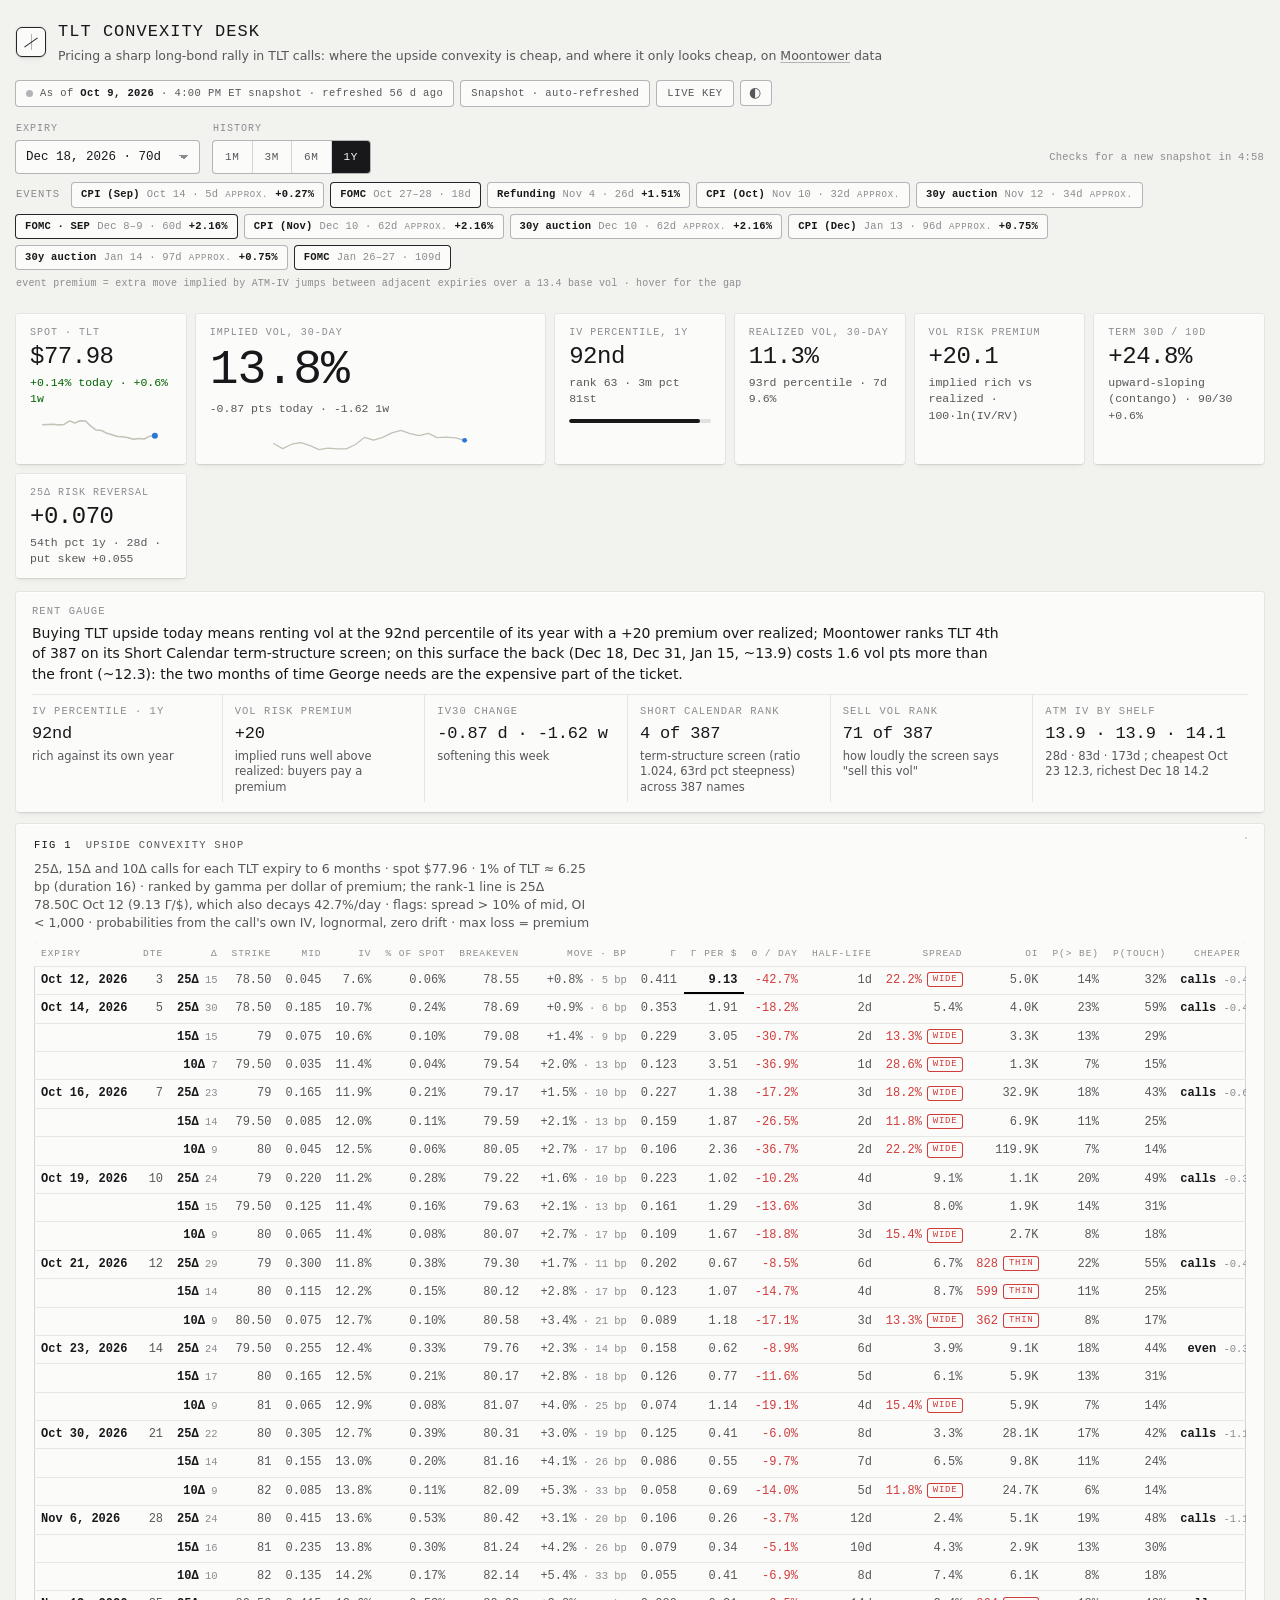
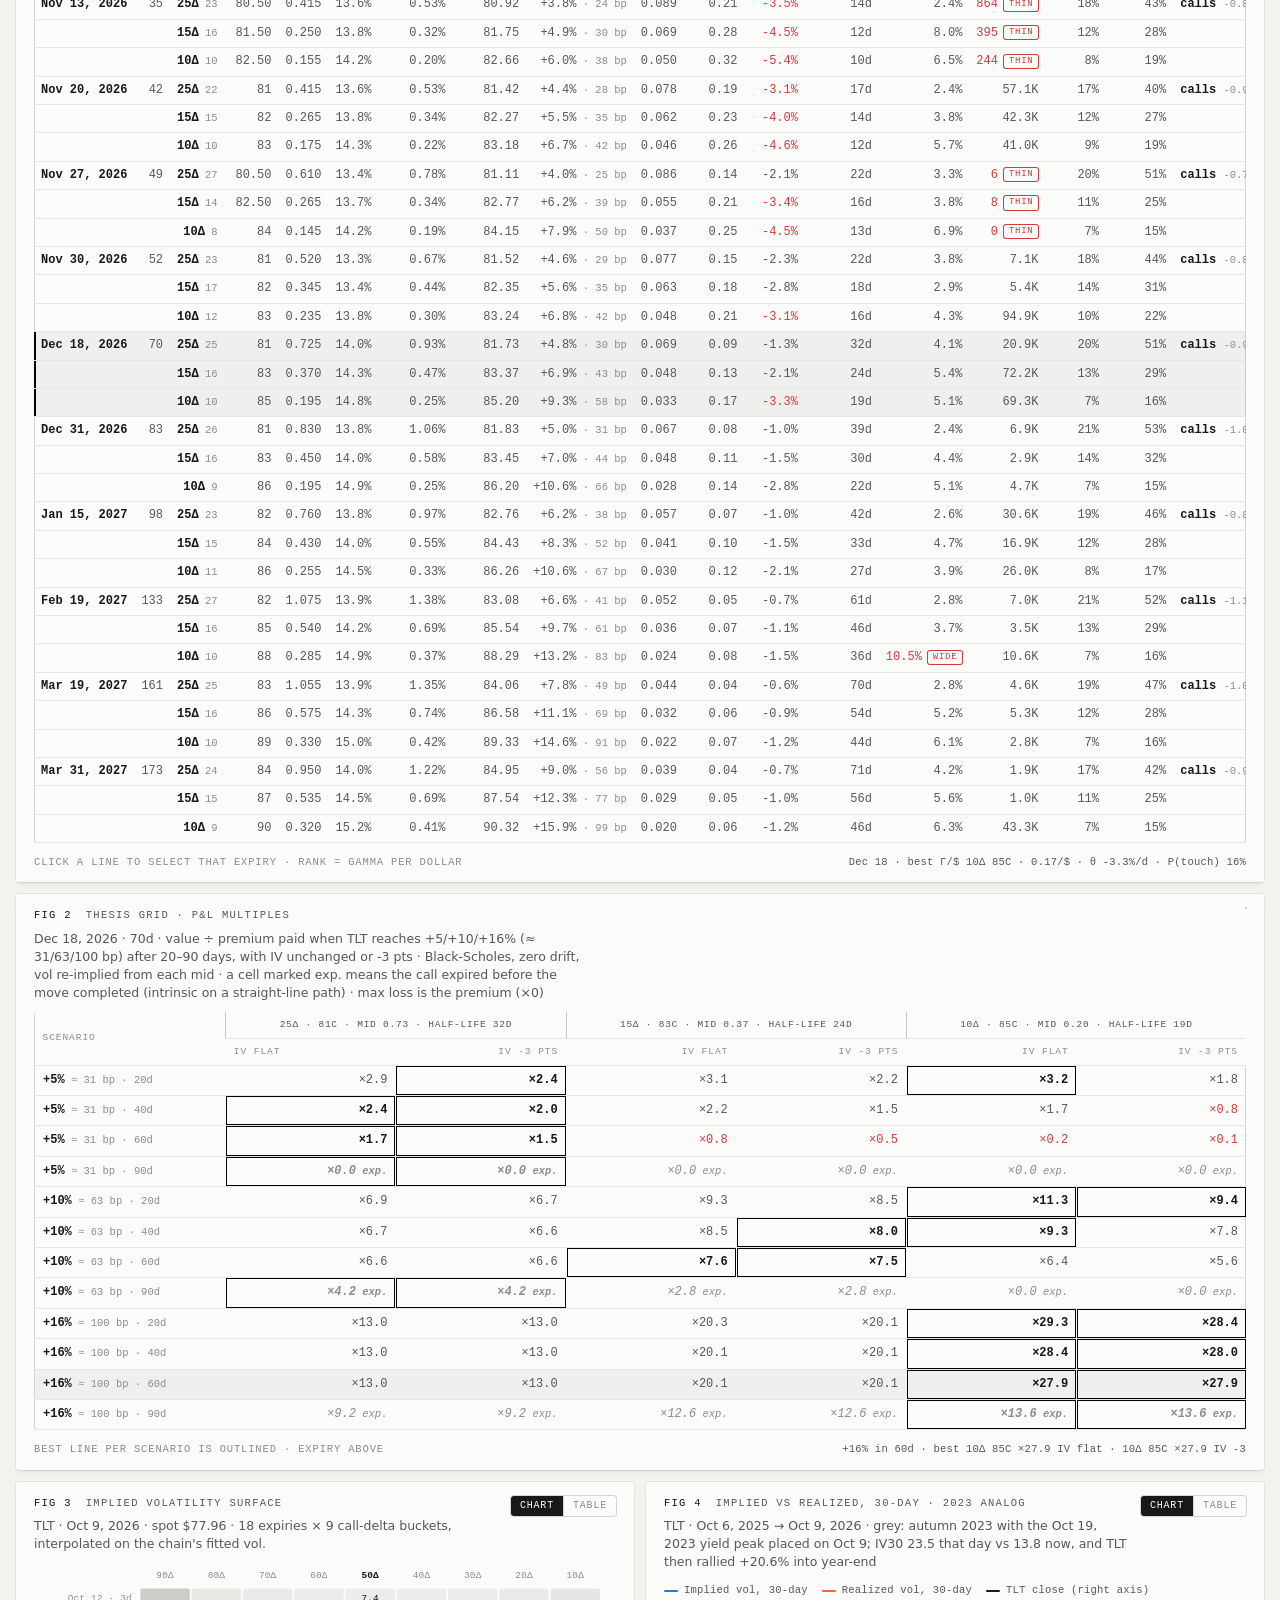
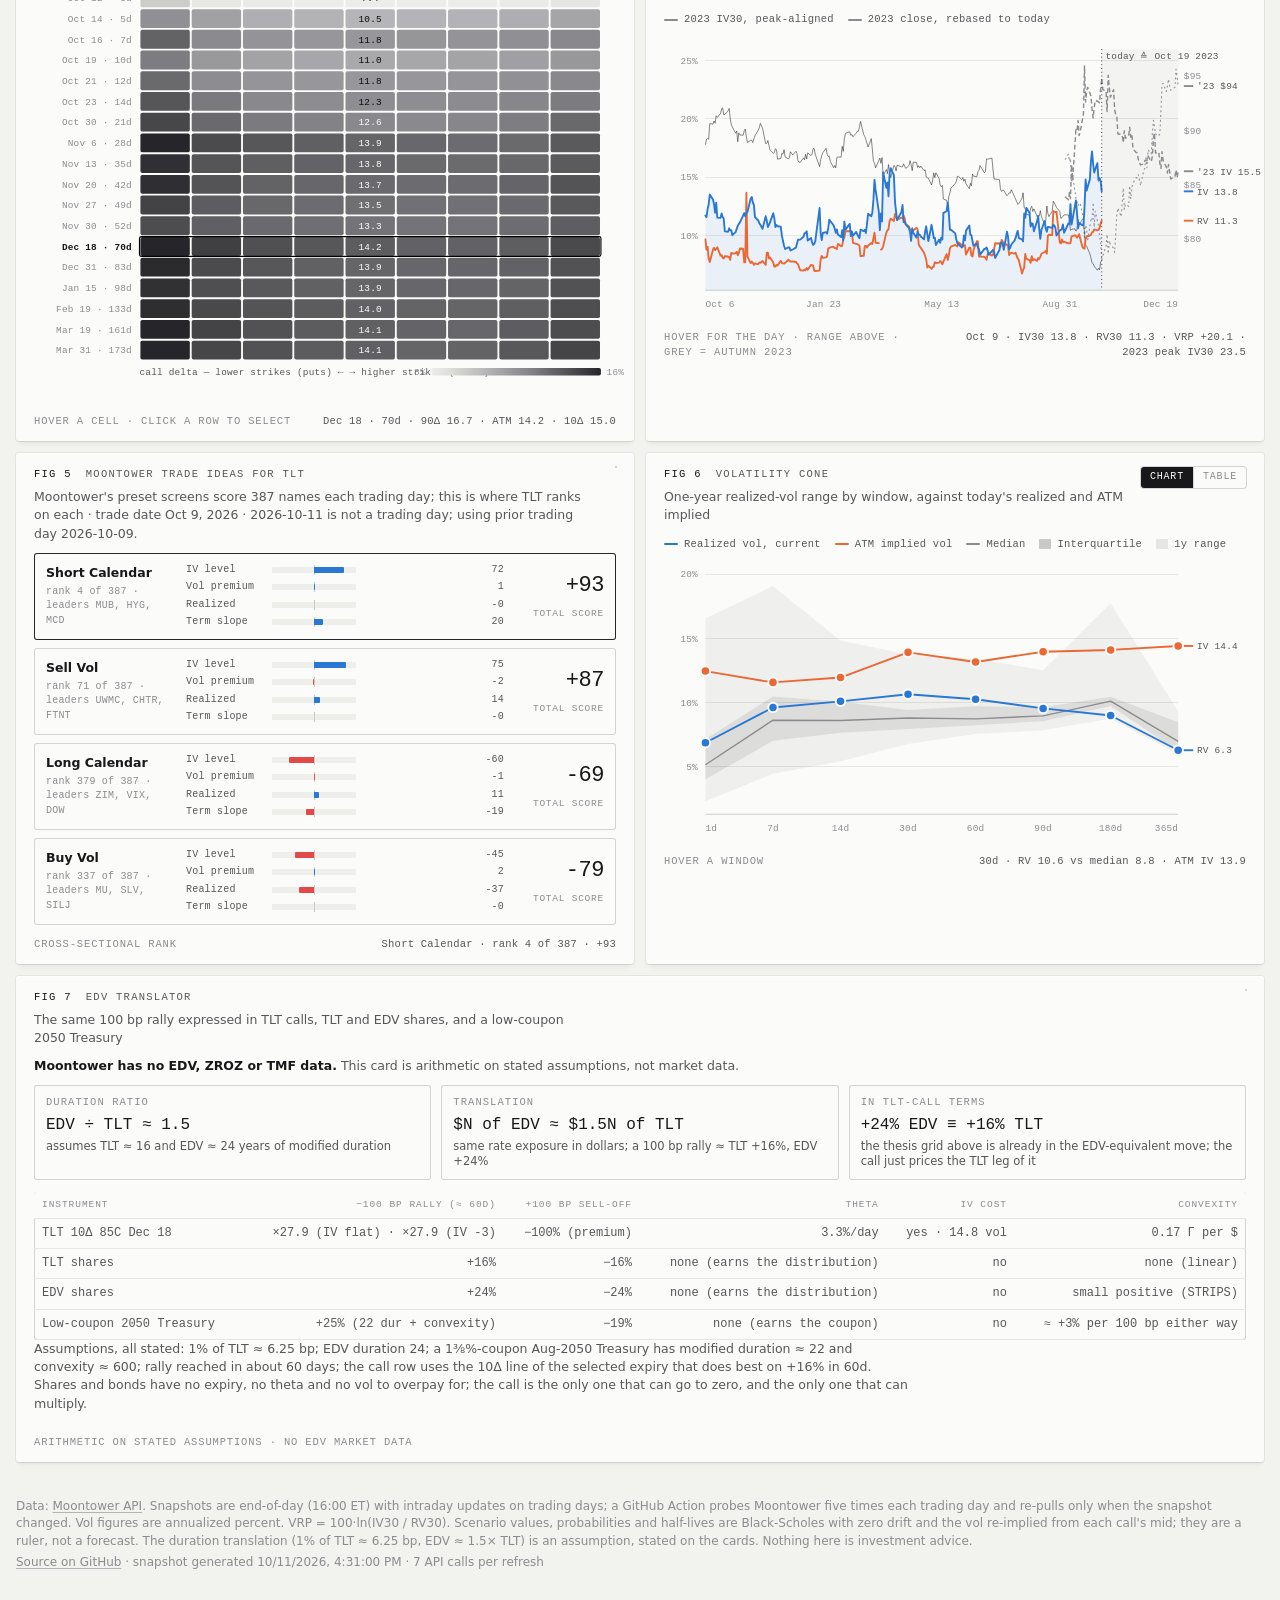
==== commit 4e2ed0b9: "Reframe around the long-bond rally thesis: convexity shop, thesis grid, rent gauge, events, EDV tran" ====
--- a/index.html
+++ b/index.html
@@ -3,18 +3,18 @@
 <head>
 <meta charset="utf-8">
 <meta name="viewport" content="width=device-width, initial-scale=1">
-<title>TLT Vol Desk</title>
-<meta name="description" content="Where TLT calls and puts are cheap right now: a skew balance, per-expiry wing prices, the implied-vol surface, realized vs implied, and Moontower's live trade ideas.">
+<title>TLT Convexity Desk</title>
+<meta name="description" content="Pricing a sharp long-bond rally in TLT calls: an upside convexity shop by expiry and delta, a thesis grid of scenario multiples, what vol costs right now, an EDV translator, the event calendar, and the 2023 analog, on Moontower data.">
 <link rel="icon" href="data:image/svg+xml,%3Csvg xmlns='http://www.w3.org/2000/svg' viewBox='0 0 32 32'%3E%3Crect width='32' height='32' rx='7' fill='%232a78d6'/%3E%3Cpath d='M6 22 L12 12 L17 19 L22 9 L26 15' fill='none' stroke='%23fff' stroke-width='3' stroke-linecap='round' stroke-linejoin='round'/%3E%3C/svg%3E">
-<link rel="stylesheet" href="styles.css?v=3">
+<link rel="stylesheet" href="styles.css?v=4">
 </head>
 <body>
 <header class="top">
   <div class="brand">
     <span class="mark" aria-hidden="true"></span>
     <div>
-      <h1>TLT Vol Desk</h1>
-      <p class="sub">Where TLT calls and puts are cheap, on <a href="https://api.moontower.ai/docs" target="_blank" rel="noopener">Moontower</a> data</p>
+      <h1>TLT Convexity Desk</h1>
+      <p class="sub">Pricing a sharp long-bond rally in TLT calls: where the upside convexity is cheap, and where it only looks cheap, on <a href="https://api.moontower.ai/docs" target="_blank" rel="noopener">Moontower</a> data</p>
     </div>
   </div>
   <div class="status">
@@ -43,6 +43,8 @@
   <div class="field note" id="refresh-note"></div>
 </div>
 
+<div class="events" id="events" aria-label="Event calendar"></div>
+
 <div class="keybar" id="keybar" hidden>
   <div>
     <strong>Live mode.</strong> Your key stays in this browser (localStorage) and is sent only to <code>api.moontower.ai</code>. A live re-pull of TLT costs about 12 credits.
@@ -58,46 +60,60 @@
 <main>
   <section class="kpis" id="kpis" aria-label="Key metrics"></section>
 
+  <section class="rent" id="rent" aria-label="Rent gauge"></section>
+
   <section class="grid">
 
     <article class="card span2" id="card-wings">
-      <header><div><h2 data-fig="FIG 1">Cheap wing by expiry</h2><p class="desc" id="wings-desc"></p></div><div class="card-tools"></div></header>
+      <header><div><h2 data-fig="FIG 1">Upside convexity shop</h2><p class="desc" id="wings-desc"></p></div><div class="card-tools"></div></header>
       <div class="plot"></div>
-      <div class="card-foot"><span class="hint">Click a row to select that expiry</span><span class="readout" id="wings-readout"></span></div>
+      <div class="card-foot"><span class="hint">Click a line to select that expiry · rank = gamma per dollar</span><span class="readout" id="wings-readout"></span></div>
+    </article>
+
+    <article class="card span2" id="card-thesis">
+      <header><div><h2 data-fig="FIG 2">Thesis grid · P&amp;L multiples</h2><p class="desc" id="thesis-desc"></p></div><div class="card-tools"></div></header>
+      <div class="plot"></div>
+      <div class="card-foot"><span class="hint">Best line per scenario is outlined · expiry above</span><span class="readout" id="thesis-readout"></span></div>
     </article>
 
     <article class="card" id="card-surface">
-      <header><div><h2 data-fig="FIG 2">Implied volatility surface</h2><p class="desc" id="surface-desc"></p></div><div class="card-tools"></div></header>
+      <header><div><h2 data-fig="FIG 3">Implied volatility surface</h2><p class="desc" id="surface-desc"></p></div><div class="card-tools"></div></header>
       <div class="plot"></div>
       <div class="card-foot"><span class="hint">Hover a cell · click a row to select</span><span class="readout" id="surface-readout"></span></div>
     </article>
 
+    <article class="card" id="card-history">
+      <header><div><h2 data-fig="FIG 4">Implied vs realized, 30-day · 2023 analog</h2><p class="desc" id="history-desc"></p></div><div class="card-tools"></div></header>
+      <div class="plot"></div>
+      <div class="card-foot"><span class="hint">Hover for the day · range above · grey = autumn 2023</span><span class="readout" id="history-readout"></span></div>
+    </article>
+
     <article class="card" id="card-ideas">
-      <header><div><h2 data-fig="FIG 3">Moontower trade ideas for TLT</h2><p class="desc" id="ideas-desc"></p></div><div class="card-tools"></div></header>
+      <header><div><h2 data-fig="FIG 5">Moontower trade ideas for TLT</h2><p class="desc" id="ideas-desc"></p></div><div class="card-tools"></div></header>
       <div class="plot"></div>
       <div class="card-foot"><span class="hint">Cross-sectional rank</span><span class="readout" id="ideas-readout"></span></div>
     </article>
 
-    <article class="card" id="card-history">
-      <header><div><h2 data-fig="FIG 4">Implied vs realized, 30-day</h2><p class="desc" id="history-desc"></p></div><div class="card-tools"></div></header>
+    <article class="card" id="card-cone">
+      <header><div><h2 data-fig="FIG 6">Volatility cone</h2><p class="desc">One-year realized-vol range by window, against today's realized and ATM implied</p></div><div class="card-tools"></div></header>
       <div class="plot"></div>
-      <div class="card-foot"><span class="hint">Hover for the day · range above</span><span class="readout" id="history-readout"></span></div>
+      <div class="card-foot"><span class="hint">Hover a window</span><span class="readout" id="cone-readout"></span></div>
     </article>
 
-    <article class="card" id="card-cone">
-      <header><div><h2 data-fig="FIG 5">Volatility cone</h2><p class="desc">One-year realized-vol range by window, against today's realized and ATM implied</p></div><div class="card-tools"></div></header>
+    <article class="card span2" id="card-edv">
+      <header><div><h2 data-fig="FIG 7">EDV translator</h2><p class="desc">The same 100 bp rally expressed in TLT calls, TLT and EDV shares, and a low-coupon 2050 Treasury</p></div><div class="card-tools"></div></header>
       <div class="plot"></div>
-      <div class="card-foot"><span class="hint">Hover a window</span><span class="readout" id="cone-readout"></span></div>
+      <div class="card-foot"><span class="hint">Arithmetic on stated assumptions · no EDV market data</span><span class="readout" id="edv-readout"></span></div>
     </article>
   </section>
 </main>
 
 <footer class="foot">
-  <p>Data: <a href="https://api.moontower.ai/docs" target="_blank" rel="noopener">Moontower API</a>. Snapshots are end-of-day (16:00 ET) with intraday updates on trading days; a GitHub Action probes Moontower five times each trading day and re-pulls only when the snapshot changed. Vol figures are annualized percent. VRP = 100·ln(IV30 / RV30). "Cheap" here means low implied volatility, relative to the other wing, to at-the-money, and to TLT's own history. Nothing here is investment advice.</p>
+  <p>Data: <a href="https://api.moontower.ai/docs" target="_blank" rel="noopener">Moontower API</a>. Snapshots are end-of-day (16:00 ET) with intraday updates on trading days; a GitHub Action probes Moontower five times each trading day and re-pulls only when the snapshot changed. Vol figures are annualized percent. VRP = 100·ln(IV30 / RV30). Scenario values, probabilities and half-lives are Black-Scholes with zero drift and the vol re-implied from each call's mid; they are a ruler, not a forecast. The duration translation (1% of TLT ≈ 6.25 bp, EDV ≈ 1.5× TLT) is an assumption, stated on the cards. Nothing here is investment advice.</p>
   <p><a href="https://github.com/21e8-miner/moontower-live" target="_blank" rel="noopener">Source on GitHub</a> · <span id="foot-meta"></span></p>
 </footer>
 
 <div class="tip" id="tip" role="status" aria-live="polite" hidden></div>
-<script src="app.js?v=3"></script>
+<script src="app.js?v=4"></script>
 </body>
 </html>
--- a/styles.css
+++ b/styles.css
@@ -195,6 +195,57 @@
 .tip .r span { color: var(--ink-2); display: inline-flex; align-items: center; gap: 6px; }
 .tip .r i { display: inline-block; width: 10px; height: 2px; border-radius: 1px; }
 
+/* ---- event strip ---- */
+.events { display: flex; align-items: center; gap: 8px; flex-wrap: wrap; padding: 6px 16px 2px; max-width: 1440px; margin: 0 auto; font-family: var(--mono); }
+.events:empty { display: none; }
+.events > .label { margin-right: 4px; }
+.ev { display: inline-flex; align-items: baseline; gap: 7px; padding: 4px 9px; border-radius: 3px; background: var(--surface); box-shadow: 0 0 0 1px var(--lo); font-size: 10.5px; letter-spacing: .02em; color: var(--ink-2); cursor: default; }
+.ev b { color: var(--ink); font-weight: 600; }
+.ev.fomc { box-shadow: 0 0 0 1px var(--hi); }
+.ev .when { color: var(--muted); }
+.ev .prem { color: var(--ink); font-weight: 600; }
+.ev .unvtag { font-style: normal; font-size: 9px; color: var(--muted); letter-spacing: .08em; text-transform: uppercase; }
+.ev-note { font-size: 10px; color: var(--muted); letter-spacing: .02em; flex-basis: 100%; }
+
+/* ---- rent gauge ---- */
+.rent { background: var(--surface); border-radius: 3px; box-shadow: var(--lift); padding: 12px 16px 10px; margin: 0 0 12px; }
+.rent:empty { display: none; }
+.rent-lead { margin: 0 0 10px; color: var(--ink); font-size: 14px; line-height: 1.45; max-width: 110ch; }
+.rent-lead .label { display: block; margin-bottom: 4px; }
+.rent-row { display: grid; grid-template-columns: repeat(auto-fit, minmax(170px, 1fr)); gap: 0; border-top: 1px solid var(--grid); }
+.rent-cell { padding: 9px 12px 7px 0; border-right: 1px solid var(--grid); margin-right: 12px; min-width: 0; }
+.rent-cell:last-child { border-right: 0; margin-right: 0; }
+.rent-cell .val { font-family: var(--mono); font-size: 17px; font-weight: 500; letter-spacing: -0.01em; color: var(--ink); margin: 3px 0 2px; font-variant-numeric: tabular-nums; }
+.rent-cell .words, .edv-cell .words { font-size: 11.5px; color: var(--ink-2); line-height: 1.35; }
+@media (max-width: 640px) { .rent-row { grid-template-columns: 1fr 1fr; } .rent-cell:nth-child(2n) { border-right: 0; } }
+
+/* ---- shop table ---- */
+.shop-tbl td, .shop-tbl th { padding: 5px 7px; }
+.shop-tbl tr.grp-start td { border-top: 1px solid var(--axis); }
+.shop-tbl .dl { color: var(--ink); font-weight: 600; }
+.shop-tbl td.lead { color: var(--ink); font-weight: 600; box-shadow: inset 0 -2px 0 var(--lit); }
+.shop-tbl td.neg { color: var(--bad); }
+.shop-tbl .flag { display: inline-block; font-size: 9px; padding: 0 5px; border-radius: 2px; box-shadow: 0 0 0 1px var(--bad); color: var(--bad); margin-left: 6px; letter-spacing: .08em; text-transform: uppercase; vertical-align: middle; }
+.shop-tbl tr.rk3 td:last-child { color: var(--ink); font-weight: 600; }
+
+/* ---- thesis grid ---- */
+.thesis-tbl th.grp { text-align: center !important; color: var(--ink-2); letter-spacing: .08em; border-left: 1px solid var(--axis); }
+.thesis-tbl td { border-left: 1px solid transparent; }
+.thesis-tbl td.best { color: var(--ink); font-weight: 600; box-shadow: inset 0 0 0 1px var(--lit); }
+.thesis-tbl td.neg { color: var(--bad); }
+.thesis-tbl td.expd { color: var(--muted); font-style: italic; }
+.thesis-tbl tr.headline td { background: var(--wash); }
+.thesis-tbl tbody tr:nth-child(4n+1) td { border-top: 1px solid var(--axis); }
+
+/* ---- EDV translator ---- */
+.edv-note { margin: 0 0 10px; font-size: 12.5px; color: var(--ink-2); max-width: 110ch; }
+.edv-note b { color: var(--ink); }
+.edv-grid { display: grid; grid-template-columns: repeat(auto-fit, minmax(200px, 1fr)); gap: 10px; margin-bottom: 12px; }
+.edv-cell { padding: 10px 12px; box-shadow: inset 0 0 0 1px var(--faint); border-radius: 3px; }
+.edv-cell .val { font-family: var(--mono); font-size: 16px; font-weight: 500; color: var(--ink); margin: 3px 0 2px; }
+#card-edv .tbl td, #card-edv .tbl th { white-space: normal; }
+svg text.muted { fill: var(--muted); }
+
 /* ---- cheap-wing table ---- */
 .wings-tbl .verdict { font-weight: 600; color: var(--ink); }
 .wings-tbl .cheap { display: inline-block; font-size: 9px; padding: 1px 5px; border-radius: 2px; background: var(--ink); color: var(--surface); margin-left: 6px; vertical-align: middle; letter-spacing: .08em; text-transform: uppercase; }
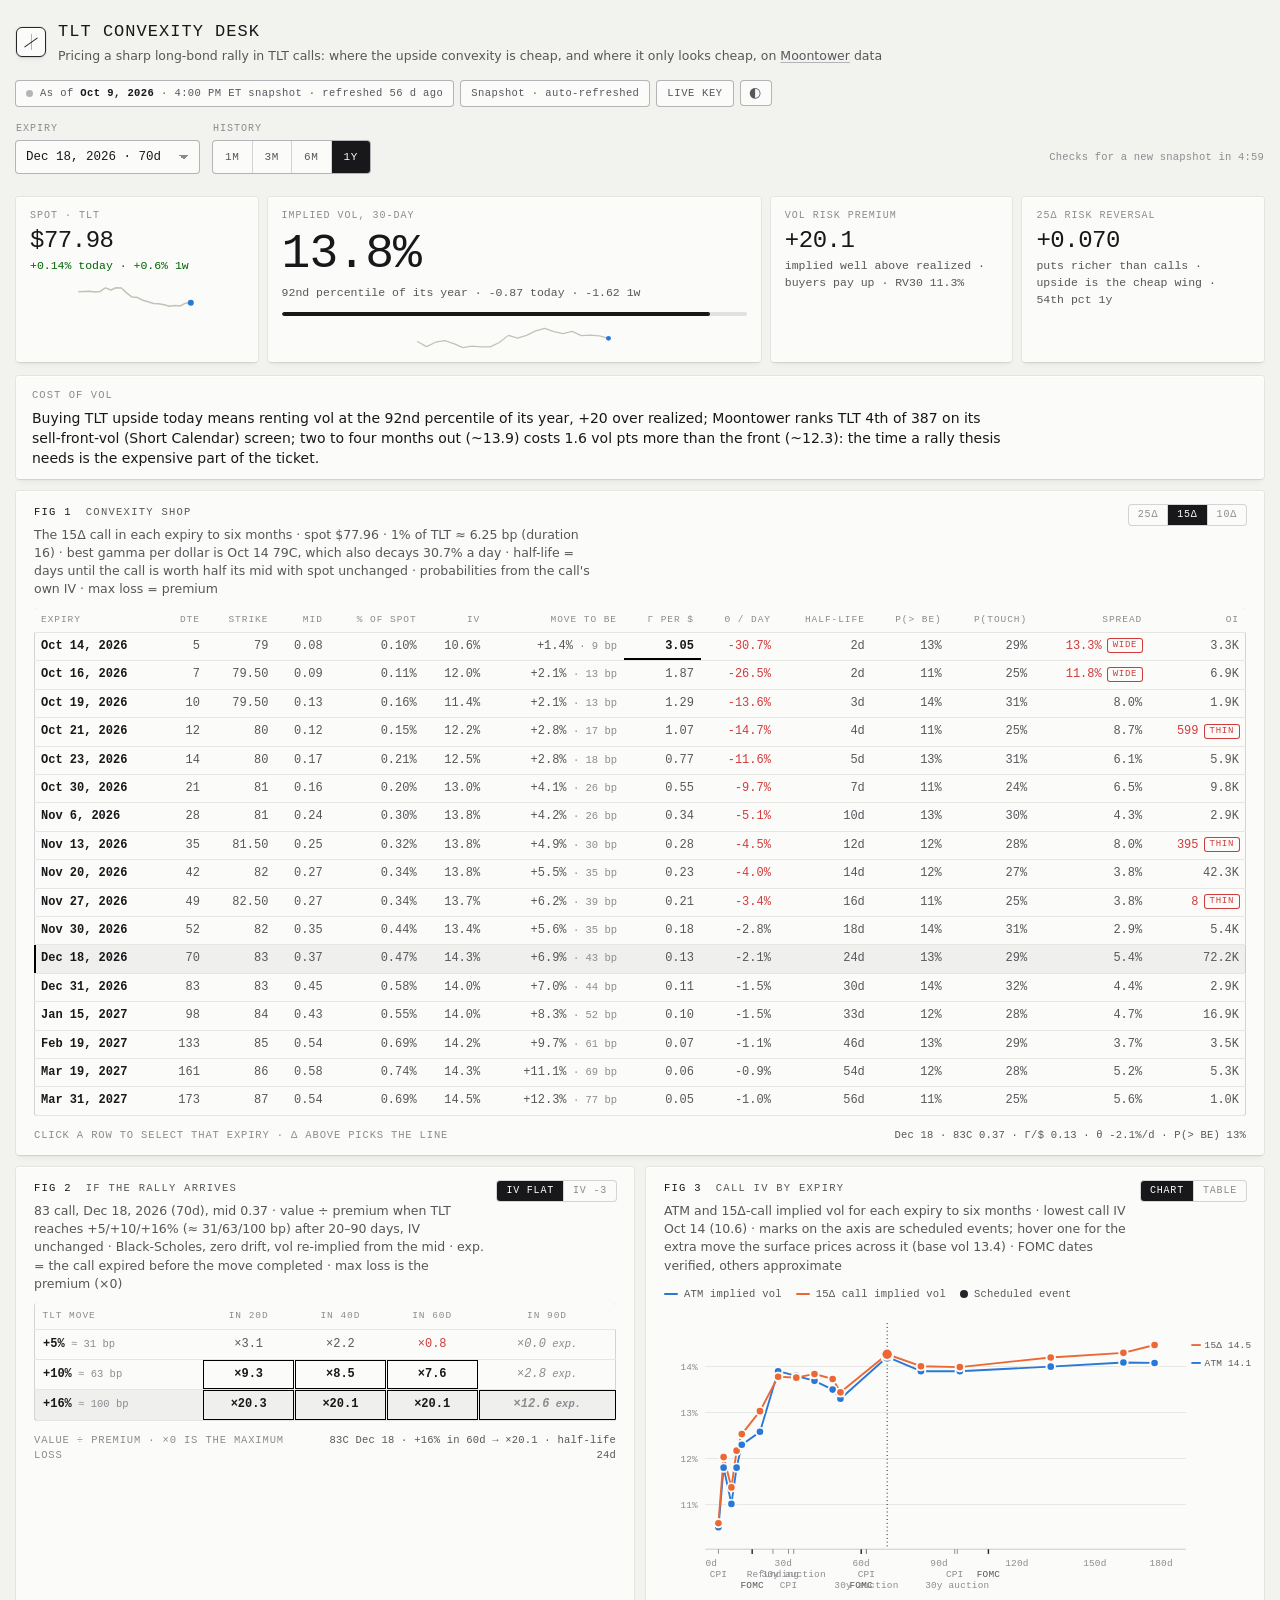
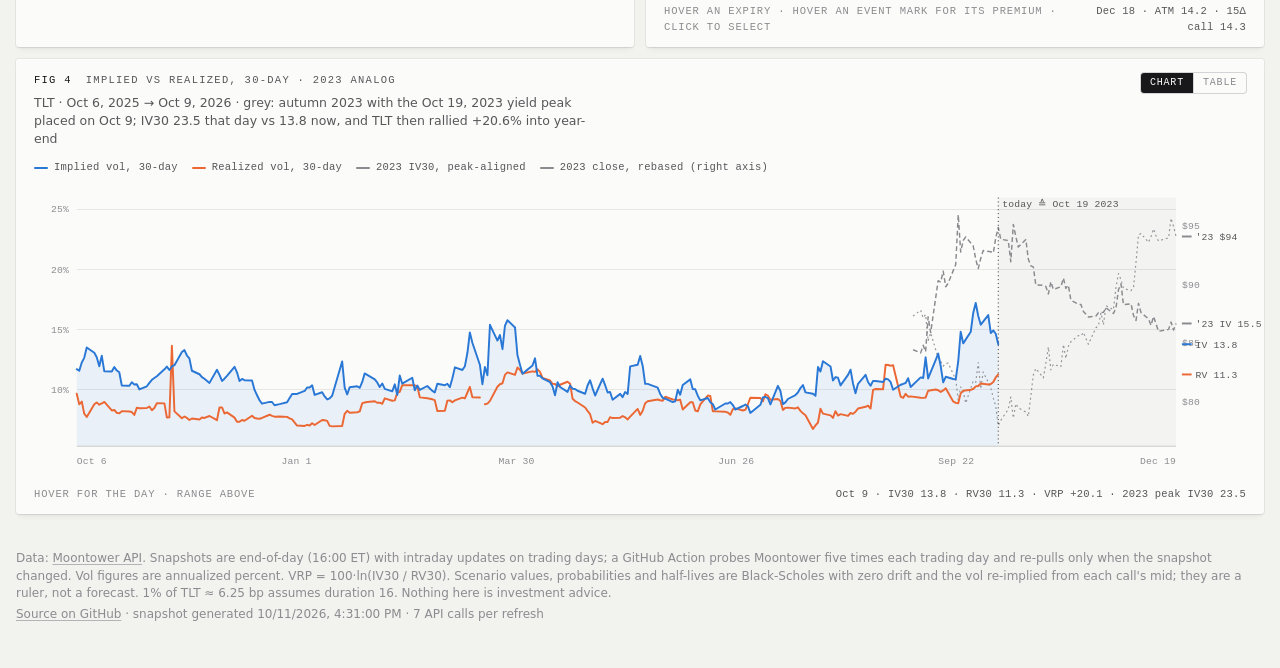
==== commit 92e0db42: "QC from the middle out: four core figures, no names Cut the page to what the thesis needs: four tile" ====
--- a/index.html
+++ b/index.html
@@ -4,9 +4,9 @@
 <meta charset="utf-8">
 <meta name="viewport" content="width=device-width, initial-scale=1">
 <title>TLT Convexity Desk</title>
-<meta name="description" content="Pricing a sharp long-bond rally in TLT calls: an upside convexity shop by expiry and delta, a thesis grid of scenario multiples, what vol costs right now, an EDV translator, the event calendar, and the 2023 analog, on Moontower data.">
+<meta name="description" content="Pricing a sharp long-bond rally in TLT calls: a convexity shop by expiry and delta, scenario payoffs, call IV by expiry with the event calendar, and implied vs realized vol with the 2023 analog, on Moontower data.">
 <link rel="icon" href="data:image/svg+xml,%3Csvg xmlns='http://www.w3.org/2000/svg' viewBox='0 0 32 32'%3E%3Crect width='32' height='32' rx='7' fill='%232a78d6'/%3E%3Cpath d='M6 22 L12 12 L17 19 L22 9 L26 15' fill='none' stroke='%23fff' stroke-width='3' stroke-linecap='round' stroke-linejoin='round'/%3E%3C/svg%3E">
-<link rel="stylesheet" href="styles.css?v=4">
+<link rel="stylesheet" href="styles.css?v=5">
 </head>
 <body>
 <header class="top">
@@ -43,8 +43,6 @@
   <div class="field note" id="refresh-note"></div>
 </div>
 
-<div class="events" id="events" aria-label="Event calendar"></div>
-
 <div class="keybar" id="keybar" hidden>
   <div>
     <strong>Live mode.</strong> Your key stays in this browser (localStorage) and is sent only to <code>api.moontower.ai</code>. A live re-pull of TLT costs about 12 credits.
@@ -60,60 +58,41 @@
 <main>
   <section class="kpis" id="kpis" aria-label="Key metrics"></section>
 
-  <section class="rent" id="rent" aria-label="Rent gauge"></section>
+  <section class="rent" id="rent" aria-label="Cost of vol"></section>
 
   <section class="grid">
-
     <article class="card span2" id="card-wings">
-      <header><div><h2 data-fig="FIG 1">Upside convexity shop</h2><p class="desc" id="wings-desc"></p></div><div class="card-tools"></div></header>
+      <header><div><h2 data-fig="FIG 1">Convexity shop</h2><p class="desc" id="wings-desc"></p></div><div class="card-tools"></div></header>
       <div class="plot"></div>
-      <div class="card-foot"><span class="hint">Click a line to select that expiry · rank = gamma per dollar</span><span class="readout" id="wings-readout"></span></div>
+      <div class="card-foot"><span class="hint">Click a row to select that expiry · Δ above picks the line</span><span class="readout" id="wings-readout"></span></div>
     </article>
 
-    <article class="card span2" id="card-thesis">
-      <header><div><h2 data-fig="FIG 2">Thesis grid · P&amp;L multiples</h2><p class="desc" id="thesis-desc"></p></div><div class="card-tools"></div></header>
+    <article class="card" id="card-thesis">
+      <header><div><h2 data-fig="FIG 2">If the rally arrives</h2><p class="desc" id="thesis-desc"></p></div><div class="card-tools"></div></header>
       <div class="plot"></div>
-      <div class="card-foot"><span class="hint">Best line per scenario is outlined · expiry above</span><span class="readout" id="thesis-readout"></span></div>
+      <div class="card-foot"><span class="hint">Value ÷ premium · ×0 is the maximum loss</span><span class="readout" id="thesis-readout"></span></div>
     </article>
 
-    <article class="card" id="card-surface">
-      <header><div><h2 data-fig="FIG 3">Implied volatility surface</h2><p class="desc" id="surface-desc"></p></div><div class="card-tools"></div></header>
+    <article class="card" id="card-term">
+      <header><div><h2 data-fig="FIG 3">Call IV by expiry</h2><p class="desc" id="term-desc"></p></div><div class="card-tools"></div></header>
       <div class="plot"></div>
-      <div class="card-foot"><span class="hint">Hover a cell · click a row to select</span><span class="readout" id="surface-readout"></span></div>
+      <div class="card-foot"><span class="hint">Hover an expiry · hover an event mark for its premium · click to select</span><span class="readout" id="term-readout"></span></div>
     </article>
 
-    <article class="card" id="card-history">
+    <article class="card span2" id="card-history">
       <header><div><h2 data-fig="FIG 4">Implied vs realized, 30-day · 2023 analog</h2><p class="desc" id="history-desc"></p></div><div class="card-tools"></div></header>
       <div class="plot"></div>
-      <div class="card-foot"><span class="hint">Hover for the day · range above · grey = autumn 2023</span><span class="readout" id="history-readout"></span></div>
-    </article>
-
-    <article class="card" id="card-ideas">
-      <header><div><h2 data-fig="FIG 5">Moontower trade ideas for TLT</h2><p class="desc" id="ideas-desc"></p></div><div class="card-tools"></div></header>
-      <div class="plot"></div>
-      <div class="card-foot"><span class="hint">Cross-sectional rank</span><span class="readout" id="ideas-readout"></span></div>
-    </article>
-
-    <article class="card" id="card-cone">
-      <header><div><h2 data-fig="FIG 6">Volatility cone</h2><p class="desc">One-year realized-vol range by window, against today's realized and ATM implied</p></div><div class="card-tools"></div></header>
-      <div class="plot"></div>
-      <div class="card-foot"><span class="hint">Hover a window</span><span class="readout" id="cone-readout"></span></div>
-    </article>
-
-    <article class="card span2" id="card-edv">
-      <header><div><h2 data-fig="FIG 7">EDV translator</h2><p class="desc">The same 100 bp rally expressed in TLT calls, TLT and EDV shares, and a low-coupon 2050 Treasury</p></div><div class="card-tools"></div></header>
-      <div class="plot"></div>
-      <div class="card-foot"><span class="hint">Arithmetic on stated assumptions · no EDV market data</span><span class="readout" id="edv-readout"></span></div>
+      <div class="card-foot"><span class="hint">Hover for the day · range above</span><span class="readout" id="history-readout"></span></div>
     </article>
   </section>
 </main>
 
 <footer class="foot">
-  <p>Data: <a href="https://api.moontower.ai/docs" target="_blank" rel="noopener">Moontower API</a>. Snapshots are end-of-day (16:00 ET) with intraday updates on trading days; a GitHub Action probes Moontower five times each trading day and re-pulls only when the snapshot changed. Vol figures are annualized percent. VRP = 100·ln(IV30 / RV30). Scenario values, probabilities and half-lives are Black-Scholes with zero drift and the vol re-implied from each call's mid; they are a ruler, not a forecast. The duration translation (1% of TLT ≈ 6.25 bp, EDV ≈ 1.5× TLT) is an assumption, stated on the cards. Nothing here is investment advice.</p>
+  <p>Data: <a href="https://api.moontower.ai/docs" target="_blank" rel="noopener">Moontower API</a>. Snapshots are end-of-day (16:00 ET) with intraday updates on trading days; a GitHub Action probes Moontower five times each trading day and re-pulls only when the snapshot changed. Vol figures are annualized percent. VRP = 100·ln(IV30 / RV30). Scenario values, probabilities and half-lives are Black-Scholes with zero drift and the vol re-implied from each call's mid; they are a ruler, not a forecast. 1% of TLT ≈ 6.25 bp assumes duration 16. Nothing here is investment advice.</p>
   <p><a href="https://github.com/21e8-miner/moontower-live" target="_blank" rel="noopener">Source on GitHub</a> · <span id="foot-meta"></span></p>
 </footer>
 
 <div class="tip" id="tip" role="status" aria-live="polite" hidden></div>
-<script src="app.js?v=4"></script>
+<script src="app.js?v=5"></script>
 </body>
 </html>
--- a/styles.css
+++ b/styles.css
@@ -195,38 +195,18 @@
 .tip .r span { color: var(--ink-2); display: inline-flex; align-items: center; gap: 6px; }
 .tip .r i { display: inline-block; width: 10px; height: 2px; border-radius: 1px; }
 
-/* ---- event strip ---- */
-.events { display: flex; align-items: center; gap: 8px; flex-wrap: wrap; padding: 6px 16px 2px; max-width: 1440px; margin: 0 auto; font-family: var(--mono); }
-.events:empty { display: none; }
-.events > .label { margin-right: 4px; }
-.ev { display: inline-flex; align-items: baseline; gap: 7px; padding: 4px 9px; border-radius: 3px; background: var(--surface); box-shadow: 0 0 0 1px var(--lo); font-size: 10.5px; letter-spacing: .02em; color: var(--ink-2); cursor: default; }
-.ev b { color: var(--ink); font-weight: 600; }
-.ev.fomc { box-shadow: 0 0 0 1px var(--hi); }
-.ev .when { color: var(--muted); }
-.ev .prem { color: var(--ink); font-weight: 600; }
-.ev .unvtag { font-style: normal; font-size: 9px; color: var(--muted); letter-spacing: .08em; text-transform: uppercase; }
-.ev-note { font-size: 10px; color: var(--muted); letter-spacing: .02em; flex-basis: 100%; }
-
 /* ---- rent gauge ---- */
 .rent { background: var(--surface); border-radius: 3px; box-shadow: var(--lift); padding: 12px 16px 10px; margin: 0 0 12px; }
 .rent:empty { display: none; }
-.rent-lead { margin: 0 0 10px; color: var(--ink); font-size: 14px; line-height: 1.45; max-width: 110ch; }
+.rent-lead { margin: 0; color: var(--ink); font-size: 14px; line-height: 1.45; max-width: 110ch; }
 .rent-lead .label { display: block; margin-bottom: 4px; }
-.rent-row { display: grid; grid-template-columns: repeat(auto-fit, minmax(170px, 1fr)); gap: 0; border-top: 1px solid var(--grid); }
-.rent-cell { padding: 9px 12px 7px 0; border-right: 1px solid var(--grid); margin-right: 12px; min-width: 0; }
-.rent-cell:last-child { border-right: 0; margin-right: 0; }
-.rent-cell .val { font-family: var(--mono); font-size: 17px; font-weight: 500; letter-spacing: -0.01em; color: var(--ink); margin: 3px 0 2px; font-variant-numeric: tabular-nums; }
-.rent-cell .words, .edv-cell .words { font-size: 11.5px; color: var(--ink-2); line-height: 1.35; }
-@media (max-width: 640px) { .rent-row { grid-template-columns: 1fr 1fr; } .rent-cell:nth-child(2n) { border-right: 0; } }
 
 /* ---- shop table ---- */
 .shop-tbl td, .shop-tbl th { padding: 5px 7px; }
-.shop-tbl tr.grp-start td { border-top: 1px solid var(--axis); }
 .shop-tbl .dl { color: var(--ink); font-weight: 600; }
 .shop-tbl td.lead { color: var(--ink); font-weight: 600; box-shadow: inset 0 -2px 0 var(--lit); }
 .shop-tbl td.neg { color: var(--bad); }
 .shop-tbl .flag { display: inline-block; font-size: 9px; padding: 0 5px; border-radius: 2px; box-shadow: 0 0 0 1px var(--bad); color: var(--bad); margin-left: 6px; letter-spacing: .08em; text-transform: uppercase; vertical-align: middle; }
-.shop-tbl tr.rk3 td:last-child { color: var(--ink); font-weight: 600; }
 
 /* ---- thesis grid ---- */
 .thesis-tbl th.grp { text-align: center !important; color: var(--ink-2); letter-spacing: .08em; border-left: 1px solid var(--axis); }
@@ -235,32 +215,7 @@
 .thesis-tbl td.neg { color: var(--bad); }
 .thesis-tbl td.expd { color: var(--muted); font-style: italic; }
 .thesis-tbl tr.headline td { background: var(--wash); }
-.thesis-tbl tbody tr:nth-child(4n+1) td { border-top: 1px solid var(--axis); }
-
-/* ---- EDV translator ---- */
-.edv-note { margin: 0 0 10px; font-size: 12.5px; color: var(--ink-2); max-width: 110ch; }
-.edv-note b { color: var(--ink); }
-.edv-grid { display: grid; grid-template-columns: repeat(auto-fit, minmax(200px, 1fr)); gap: 10px; margin-bottom: 12px; }
-.edv-cell { padding: 10px 12px; box-shadow: inset 0 0 0 1px var(--faint); border-radius: 3px; }
-.edv-cell .val { font-family: var(--mono); font-size: 16px; font-weight: 500; color: var(--ink); margin: 3px 0 2px; }
-#card-edv .tbl td, #card-edv .tbl th { white-space: normal; }
+.thesis-tbl td { text-align: center; }
+.thesis-tbl th { text-align: center; }
+
 svg text.muted { fill: var(--muted); }
-
-/* ---- cheap-wing table ---- */
-.wings-tbl .verdict { font-weight: 600; color: var(--ink); }
-.wings-tbl .cheap { display: inline-block; font-size: 9px; padding: 1px 5px; border-radius: 2px; background: var(--ink); color: var(--surface); margin-left: 6px; vertical-align: middle; letter-spacing: .08em; text-transform: uppercase; }
-.wings-tbl .grp { text-align: center !important; color: var(--ink-2); letter-spacing: .12em; }
-
-/* ---- trade ideas for one name ---- */
-.ideas-list { display: flex; flex-direction: column; gap: 8px; }
-.idea { display: grid; grid-template-columns: 130px 1fr 90px; gap: 10px; align-items: center; padding: 10px 12px; box-shadow: inset 0 0 0 1px var(--faint); border-radius: 3px; }
-.idea .name { font-weight: 600; color: var(--ink); font-size: 12.5px; }
-.idea .name small { display: block; font-weight: 400; color: var(--muted); font-family: var(--mono); font-size: 10px; margin-top: 3px; letter-spacing: .02em; }
-.idea .parts { display: flex; flex-direction: column; gap: 3px; }
-.idea .part { display: grid; grid-template-columns: 78px 1fr 40px; gap: 8px; align-items: center; font-family: var(--mono); font-size: 10px; color: var(--ink-2); letter-spacing: .02em; }
-.idea .part .num { text-align: right; }
-.idea .score { text-align: right; }
-.idea .score b { display: block; font-family: var(--mono); font-size: 22px; font-weight: 500; letter-spacing: -0.02em; color: var(--ink); }
-.idea .score span { font-family: var(--mono); font-size: 9.5px; color: var(--muted); letter-spacing: .08em; text-transform: uppercase; }
-.idea.lead { box-shadow: inset 0 0 0 1px var(--hi); }
-@media (max-width: 520px) { .idea { grid-template-columns: 1fr 70px; } .idea .parts { grid-column: 1 / -1; } }
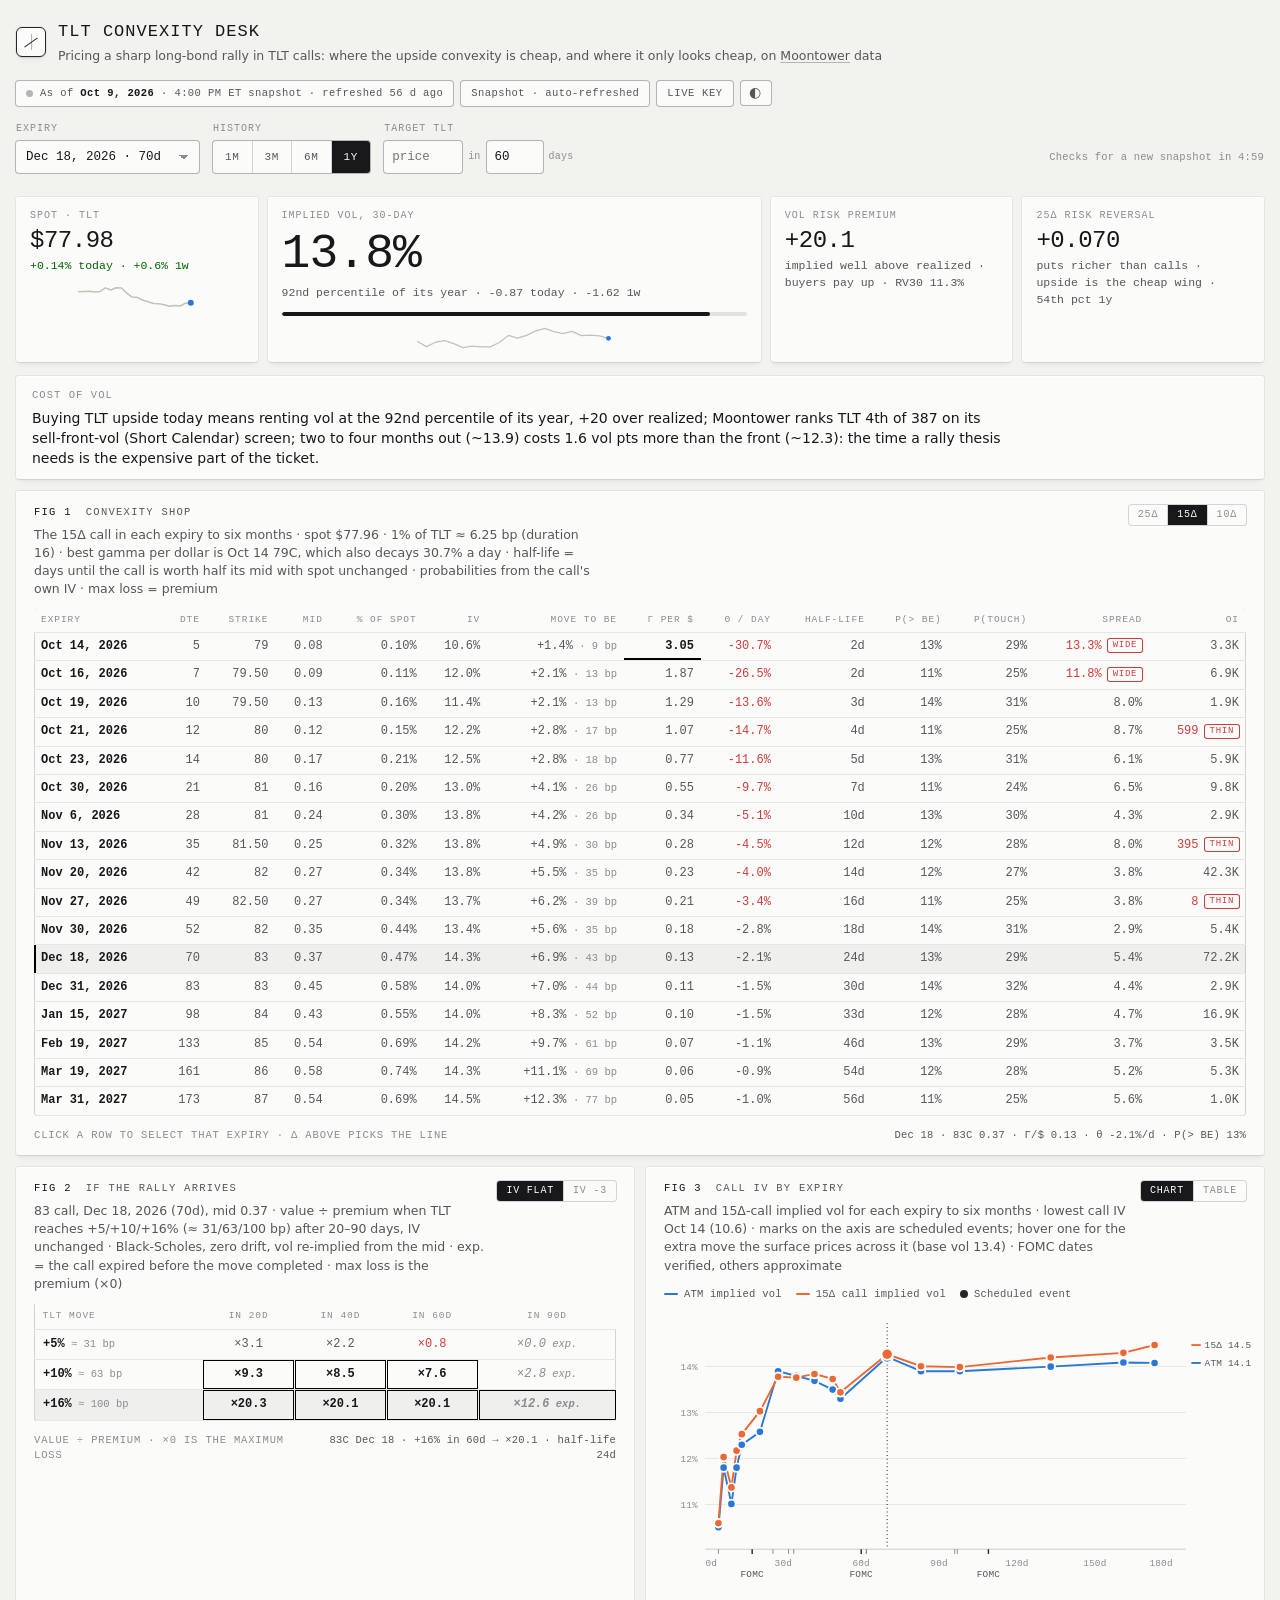
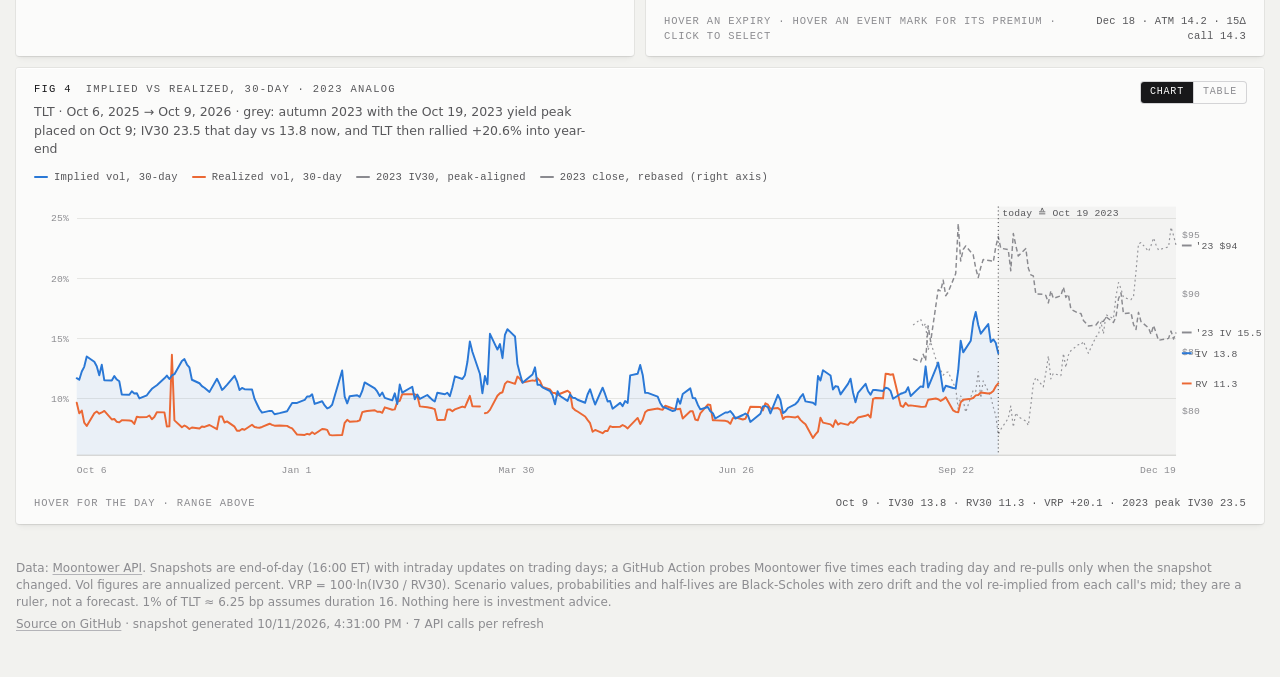
==== commit 0f9d69bf: "Target price input with downstream effects; event labels that fit a phone A target TLT price and hor" ====
--- a/index.html
+++ b/index.html
@@ -6,7 +6,7 @@
 <title>TLT Convexity Desk</title>
 <meta name="description" content="Pricing a sharp long-bond rally in TLT calls: a convexity shop by expiry and delta, scenario payoffs, call IV by expiry with the event calendar, and implied vs realized vol with the 2023 analog, on Moontower data.">
 <link rel="icon" href="data:image/svg+xml,%3Csvg xmlns='http://www.w3.org/2000/svg' viewBox='0 0 32 32'%3E%3Crect width='32' height='32' rx='7' fill='%232a78d6'/%3E%3Cpath d='M6 22 L12 12 L17 19 L22 9 L26 15' fill='none' stroke='%23fff' stroke-width='3' stroke-linecap='round' stroke-linejoin='round'/%3E%3C/svg%3E">
-<link rel="stylesheet" href="styles.css?v=5">
+<link rel="stylesheet" href="styles.css?v=6">
 </head>
 <body>
 <header class="top">
@@ -39,9 +39,14 @@
       <button type="button" data-range="1Y" aria-checked="true">1Y</button>
     </div>
   </div>
+  <div class="field">
+    <span>Target TLT</span>
+    <div class="pair"><input type="number" id="target-price" inputmode="decimal" step="0.5" min="30" max="200" placeholder="price" aria-label="Target TLT price"><span class="in">in</span><input type="number" id="target-days" inputmode="numeric" step="5" min="1" max="365" value="60" aria-label="Days until the target"><span class="in">days</span></div>
+  </div>
   <div class="field grow"></div>
   <div class="field note" id="refresh-note"></div>
 </div>
+<div class="target-note" id="target-note" hidden></div>
 
 <div class="keybar" id="keybar" hidden>
   <div>
@@ -93,6 +98,6 @@
 </footer>
 
 <div class="tip" id="tip" role="status" aria-live="polite" hidden></div>
-<script src="app.js?v=5"></script>
+<script src="app.js?v=6"></script>
 </body>
 </html>
--- a/styles.css
+++ b/styles.css
@@ -104,6 +104,18 @@
 .keybar input { height: 30px; border: 0; box-shadow: 0 0 0 1px var(--lo); border-radius: 3px; background: var(--plane); padding: 0 10px; min-width: 260px; font-family: var(--mono); font-size: 12px; }
 @media (max-width: 768px) { .keybar { margin: 8px 16px 0; } .chip { white-space: normal; } .status { max-width: 100%; } }
 
+.pair { display: inline-flex; align-items: center; gap: 6px; height: 32px; }
+.pair input { width: 78px; height: 32px; border: 0; box-shadow: 0 0 0 1px var(--lo); background: var(--surface); border-radius: 3px; padding: 0 8px; color: var(--ink); font-family: var(--mono); font-size: 12.5px; text-transform: none; letter-spacing: 0; -moz-appearance: textfield; }
+.pair input#target-days { width: 56px; }
+.pair input::-webkit-outer-spin-button, .pair input::-webkit-inner-spin-button { -webkit-appearance: none; margin: 0; }
+.pair input:focus { outline: none; box-shadow: 0 0 0 1px var(--hi); }
+.pair .in { text-transform: none; letter-spacing: .02em; color: var(--muted); }
+.target-note { max-width: 1440px; margin: 0 auto; padding: 6px 16px 0; font-family: var(--mono); font-size: 11.5px; color: var(--ink); letter-spacing: .01em; line-height: 1.5; }
+.target-note[hidden] { display: none; }
+.target-note .label { margin-right: 8px; }
+.target-note b { font-weight: 600; }
+.target-note .cat { color: var(--muted); }
+
 /* ---- layout ---- */
 main { max-width: 1440px; margin: 0 auto; padding: 8px 16px 24px; }
 .kpis { display: grid; grid-template-columns: repeat(auto-fit, minmax(150px, 1fr)); gap: 10px; margin: 12px 0 14px; }
@@ -205,6 +217,8 @@
 .shop-tbl td, .shop-tbl th { padding: 5px 7px; }
 .shop-tbl .dl { color: var(--ink); font-weight: 600; }
 .shop-tbl td.lead { color: var(--ink); font-weight: 600; box-shadow: inset 0 -2px 0 var(--lit); }
+.shop-tbl td.tgt, .thesis-tbl tr.target td { background: var(--wash); }
+.thesis-tbl tr.target td.l .tick { box-shadow: inset 0 -2px 0 var(--lit); }
 .shop-tbl td.neg { color: var(--bad); }
 .shop-tbl .flag { display: inline-block; font-size: 9px; padding: 0 5px; border-radius: 2px; box-shadow: 0 0 0 1px var(--bad); color: var(--bad); margin-left: 6px; letter-spacing: .08em; text-transform: uppercase; vertical-align: middle; }
 
